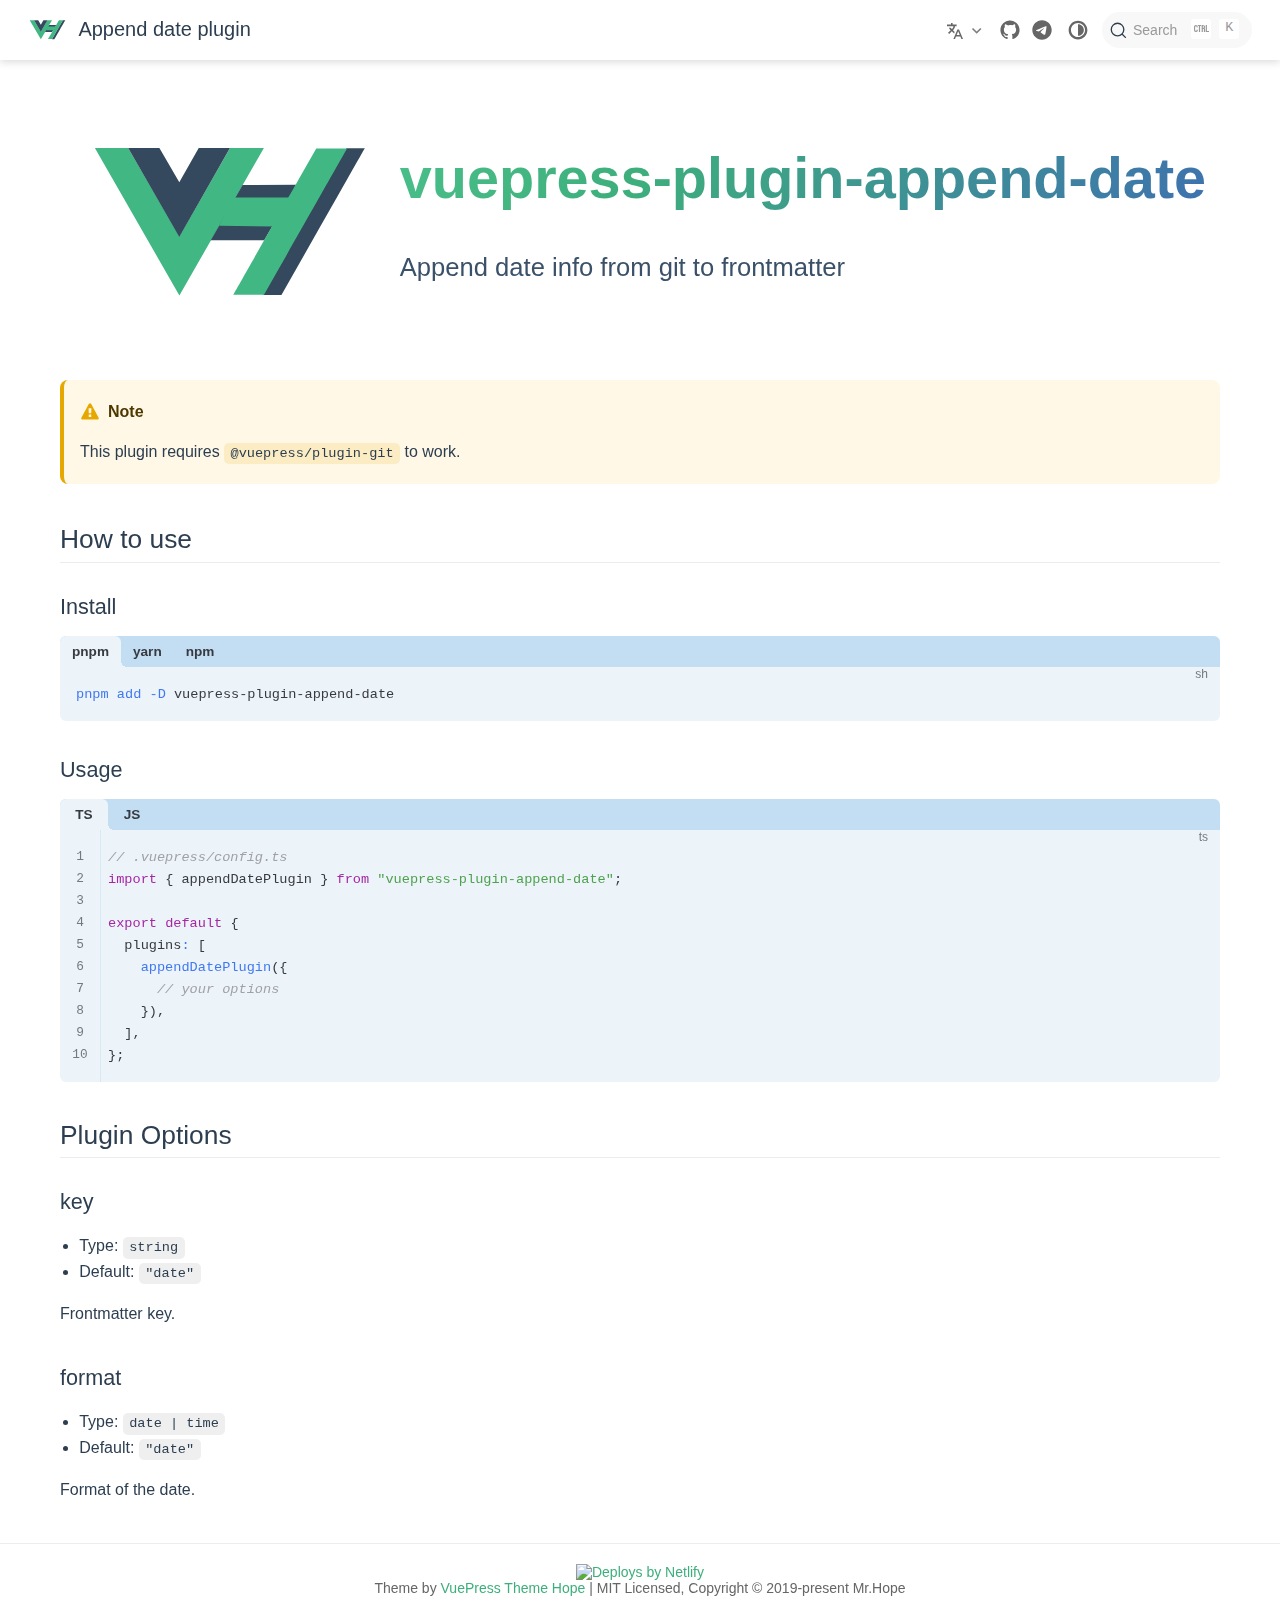
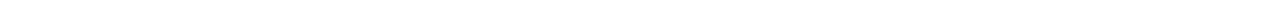
==== index.html @ 24ce7def "Deploying to netlify from @ vuepress-theme-hope/vuepress-theme-hope@623a32159025d403841b1f0c302288b2" ====
<!doctype html>
<html lang="en-US" data-theme="light">
  <head>
    <meta charset="utf-8" />
    <meta name="viewport" content="width=device-width,initial-scale=1" />
    <meta name="generator" content="VuePress 2.0.0-beta.67" />
    <meta name="theme" content="VuePress Theme Hope" />
    <link rel="alternate" hreflang="zh-cn" href="https://plugin-auto-catalog.vuejs.press/zh/"><meta property="og:url" content="https://plugin-auto-catalog.vuejs.press/"><meta property="og:site_name" content="Append date plugin"><meta property="og:title" content="Home"><meta property="og:description" content="This plugin requires @vuepress/plugin-git to work. How to use Install tab pnpm tab yarn tab npm Usage tab TS tab JS Plugin Options key Type: string; Default: "date"; Frontmatter..."><meta property="og:type" content="website"><meta property="og:locale" content="en-US"><meta property="og:locale:alternate" content="zh-CN"><meta property="og:updated_time" content="2023-11-10T05:18:34.000Z"><meta property="article:author" content="Mr.Hope"><meta property="article:modified_time" content="2023-11-10T05:18:34.000Z"><script type="application/ld+json">{"@context":"https://schema.org","@type":"WebPage","name":"Home","description":"This plugin requires @vuepress/plugin-git to work. How to use Install tab pnpm tab yarn tab npm Usage tab TS tab JS Plugin Options key Type: string; Default: \"date\"; Frontmatter..."}</script><link rel="icon" href="https://theme-hope-assets.vuejs.press/icon/chrome-mask-512.png" type="image/png" sizes="512x512"><link rel="icon" href="https://theme-hope-assets.vuejs.press/icon/chrome-mask-192.png" type="image/png" sizes="512x512"><link rel="icon" href="https://theme-hope-assets.vuejs.press/icon/chrome-512.png" type="image/png" sizes="192x192"><link rel="icon" href="https://theme-hope-assets.vuejs.press/icon/chrome-192.png" type="image/png" sizes="192x192"><meta name="theme-color" content="#46bd87"><link rel="apple-touch-icon" href="https://theme-hope-assets.vuejs.press/icon/apple-icon-152.png"><meta name="apple-mobile-web-app-status-bar-style" content="black"><link rel="icon" href="/favicon.ico"><title>Home | Append date plugin</title><meta name="description" content="This plugin requires @vuepress/plugin-git to work. How to use Install tab pnpm tab yarn tab npm Usage tab TS tab JS Plugin Options key Type: string; Default: "date"; Frontmatter...">
    <style>
      html {
        background: #fff;
      }

      html[data-theme="dark"] {
        background: #1d1e1f;
      }

      body {
        background: var(--bg-color);
      }
    </style>
    <script>
      const userMode = localStorage.getItem("vuepress-theme-hope-scheme");
      const systemDarkMode =
        window.matchMedia &&
        window.matchMedia("(prefers-color-scheme: dark)").matches;

      if (userMode === "dark" || (userMode !== "light" && systemDarkMode)) {
        document.documentElement.setAttribute("data-theme", "dark");
      }
    </script>
    <link rel="preload" href="/assets/style-b5d21d69.css" as="style"><link rel="stylesheet" href="/assets/style-b5d21d69.css">
    <link rel="prefetch" href="/assets/index.html-259aa2cf.js" as="script"><link rel="prefetch" href="/assets/404.html-31c29bb6.js" as="script"><link rel="prefetch" href="/assets/index.html-e59bd4f7.js" as="script"><link rel="prefetch" href="/assets/404.html-2515eb26.js" as="script"><link rel="prefetch" href="/assets/giscus-0b7adcf8.js" as="script"><link rel="prefetch" href="/assets/photoswipe.esm-1464cdb9.js" as="script"><link rel="prefetch" href="/assets/three.module-f9bb718c.js" as="script"><link rel="prefetch" href="/assets/OrbitControls-33dfd477.js" as="script"><link rel="prefetch" href="/assets/STLLoader-68a4a6ae.js" as="script"><link rel="prefetch" href="/assets/style-e9220a04.js" as="script"><link rel="prefetch" href="/assets/docsearch-1d421ddb.js" as="script"><link rel="prefetch" href="/assets/index-82585c84.js" as="script">
  </head>
  <body>
    <div id="app"><!--[--><!--[--><!--[--><span tabindex="-1"></span><a href="#main-content" class="vp-skip-link sr-only">Skip to main content</a><!--]--><!--[--><div class="theme-container no-sidebar"><!--[--><header id="navbar" class="vp-navbar"><div class="vp-navbar-start"><button type="button" class="vp-toggle-sidebar-button" title="Toggle Sidebar"><span class="icon"></span></button><!--[--><!----><!--]--><!--[--><a class="vp-link vp-brand vp-brand" href="/"><img class="vp-nav-logo" src="/logo.svg" alt="Append date plugin"><!----><span class="vp-site-name hide-in-pad">Append date plugin</span></a><!--]--><!--[--><!----><!--]--></div><div class="vp-navbar-center"><!--[--><!----><!--]--><!--[--><!----><!--]--><!--[--><!----><!--]--></div><div class="vp-navbar-end"><!--[--><!----><!--]--><!--[--><div class="nav-item"><div class="dropdown-wrapper i18n-dropdown"><button type="button" class="dropdown-title" aria-label="Select language"><!--[--><svg xmlns="http://www.w3.org/2000/svg" class="icon i18n-icon" viewBox="0 0 1024 1024" fill="currentColor" aria-label="i18n icon" style="width:1rem;height:1rem;vertical-align:middle;"><path d="M379.392 460.8 494.08 575.488l-42.496 102.4L307.2 532.48 138.24 701.44l-71.68-72.704L234.496 460.8l-45.056-45.056c-27.136-27.136-51.2-66.56-66.56-108.544h112.64c7.68 14.336 16.896 27.136 26.112 35.84l45.568 46.08 45.056-45.056C382.976 312.32 409.6 247.808 409.6 204.8H0V102.4h256V0h102.4v102.4h256v102.4H512c0 70.144-37.888 161.28-87.04 210.944L378.88 460.8zM576 870.4 512 1024H409.6l256-614.4H768l256 614.4H921.6l-64-153.6H576zM618.496 768h196.608L716.8 532.48 618.496 768z"></path></svg><!--]--><span class="arrow"></span><ul class="nav-dropdown"><li class="dropdown-item"><a aria-label="English" class="vp-link nav-link active nav-link active" href="/"><!---->English<!----></a></li><li class="dropdown-item"><a aria-label="简体中文" class="vp-link nav-link nav-link" href="/zh/"><!---->简体中文<!----></a></li></ul></button></div></div><div class="nav-item vp-repo"><a class="vp-repo-link" href="https://github.com/vuepress-theme-hope/vuepress-theme-hope/tree/main/packages/auto-catalog/" target="_blank" rel="noopener noreferrer" aria-label="GitHub"><svg xmlns="http://www.w3.org/2000/svg" class="icon github-icon" viewBox="0 0 1024 1024" fill="currentColor" aria-label="github icon" style="width:1.25rem;height:1.25rem;vertical-align:middle;"><path d="M511.957 21.333C241.024 21.333 21.333 240.981 21.333 512c0 216.832 140.544 400.725 335.574 465.664 24.49 4.395 32.256-10.07 32.256-23.083 0-11.69.256-44.245 0-85.205-136.448 29.61-164.736-64.64-164.736-64.64-22.315-56.704-54.4-71.765-54.4-71.765-44.587-30.464 3.285-29.824 3.285-29.824 49.195 3.413 75.179 50.517 75.179 50.517 43.776 75.008 114.816 53.333 142.762 40.79 4.523-31.66 17.152-53.377 31.19-65.537-108.971-12.458-223.488-54.485-223.488-242.602 0-53.547 19.114-97.323 50.517-131.67-5.035-12.33-21.93-62.293 4.779-129.834 0 0 41.258-13.184 134.912 50.346a469.803 469.803 0 0 1 122.88-16.554c41.642.213 83.626 5.632 122.88 16.554 93.653-63.488 134.784-50.346 134.784-50.346 26.752 67.541 9.898 117.504 4.864 129.834 31.402 34.347 50.474 78.123 50.474 131.67 0 188.586-114.73 230.016-224.042 242.09 17.578 15.232 33.578 44.672 33.578 90.454v135.85c0 13.142 7.936 27.606 32.854 22.87C862.25 912.597 1002.667 728.747 1002.667 512c0-271.019-219.648-490.667-490.71-490.667z"></path></svg></a></div><div class="nav-item vp-repo"><a class="vp-repo-link" href="https://t.me/vuepressthemehope" target="_blank" rel="noopener noreferrer" aria-label="telegram"><svg xmlns="http://www.w3.org/2000/svg" viewBox="0 0 496 512" style="width:1.25rem;height:1.25rem;vertical-align:middle"><path d="M248,8C111.033,8,0,119.033,0,256S111.033,504,248,504,496,392.967,496,256,384.967,8,248,8ZM362.952,176.66c-3.732,39.215-19.881,134.378-28.1,178.3-3.476,18.584-10.322,24.816-16.948,25.425-14.4,1.326-25.338-9.517-39.287-18.661-21.827-14.308-34.158-23.215-55.346-37.177-24.485-16.135-8.612-25,5.342-39.5,3.652-3.793,67.107-61.51,68.335-66.746.153-.655.3-3.1-1.154-4.384s-3.59-.849-5.135-.5q-3.283.746-104.608,69.142-14.845,10.194-26.894,9.934c-8.855-.191-25.888-5.006-38.551-9.123-15.531-5.048-27.875-7.717-26.8-16.291q.84-6.7,18.45-13.7,108.446-47.248,144.628-62.3c68.872-28.647,83.183-33.623,92.511-33.789,2.052-.034,6.639.474,9.61,2.885a10.452,10.452,0,0,1,3.53,6.716A43.765,43.765,0,0,1,362.952,176.66Z" fill="currentColor"/></svg></a></div><div class="nav-item hide-in-mobile"><button type="button" id="appearance-switch"><svg xmlns="http://www.w3.org/2000/svg" class="icon auto-icon" viewBox="0 0 1024 1024" fill="currentColor" aria-label="auto icon" style="display:block;"><path d="M512 992C246.92 992 32 777.08 32 512S246.92 32 512 32s480 214.92 480 480-214.92 480-480 480zm0-840c-198.78 0-360 161.22-360 360 0 198.84 161.22 360 360 360s360-161.16 360-360c0-198.78-161.22-360-360-360zm0 660V212c165.72 0 300 134.34 300 300 0 165.72-134.28 300-300 300z"></path></svg><svg xmlns="http://www.w3.org/2000/svg" class="icon dark-icon" viewBox="0 0 1024 1024" fill="currentColor" aria-label="dark icon" style="display:none;"><path d="M524.8 938.667h-4.267a439.893 439.893 0 0 1-313.173-134.4 446.293 446.293 0 0 1-11.093-597.334A432.213 432.213 0 0 1 366.933 90.027a42.667 42.667 0 0 1 45.227 9.386 42.667 42.667 0 0 1 10.24 42.667 358.4 358.4 0 0 0 82.773 375.893 361.387 361.387 0 0 0 376.747 82.774 42.667 42.667 0 0 1 54.187 55.04 433.493 433.493 0 0 1-99.84 154.88 438.613 438.613 0 0 1-311.467 128z"></path></svg><svg xmlns="http://www.w3.org/2000/svg" class="icon light-icon" viewBox="0 0 1024 1024" fill="currentColor" aria-label="light icon" style="display:none;"><path d="M952 552h-80a40 40 0 0 1 0-80h80a40 40 0 0 1 0 80zM801.88 280.08a41 41 0 0 1-57.96-57.96l57.96-58a41.04 41.04 0 0 1 58 58l-58 57.96zM512 752a240 240 0 1 1 0-480 240 240 0 0 1 0 480zm0-560a40 40 0 0 1-40-40V72a40 40 0 0 1 80 0v80a40 40 0 0 1-40 40zm-289.88 88.08-58-57.96a41.04 41.04 0 0 1 58-58l57.96 58a41 41 0 0 1-57.96 57.96zM192 512a40 40 0 0 1-40 40H72a40 40 0 0 1 0-80h80a40 40 0 0 1 40 40zm30.12 231.92a41 41 0 0 1 57.96 57.96l-57.96 58a41.04 41.04 0 0 1-58-58l58-57.96zM512 832a40 40 0 0 1 40 40v80a40 40 0 0 1-80 0v-80a40 40 0 0 1 40-40zm289.88-88.08 58 57.96a41.04 41.04 0 0 1-58 58l-57.96-58a41 41 0 0 1 57.96-57.96z"></path></svg></button></div><!--[--><div id="docsearch-container" style="display:none;"></div><div><button type="button" class="DocSearch DocSearch-Button" aria-label="Search"><span class="DocSearch-Button-Container"><svg width="20" height="20" class="DocSearch-Search-Icon" viewBox="0 0 20 20"><path d="M14.386 14.386l4.0877 4.0877-4.0877-4.0877c-2.9418 2.9419-7.7115 2.9419-10.6533 0-2.9419-2.9418-2.9419-7.7115 0-10.6533 2.9418-2.9419 7.7115-2.9419 10.6533 0 2.9419 2.9418 2.9419 7.7115 0 10.6533z" stroke="currentColor" fill="none" fill-rule="evenodd" stroke-linecap="round" stroke-linejoin="round"></path></svg><span class="DocSearch-Button-Placeholder">Search</span></span><span class="DocSearch-Button-Keys"><kbd class="DocSearch-Button-Key"><svg width="15" height="15" class="DocSearch-Control-Key-Icon"><path d="M4.505 4.496h2M5.505 5.496v5M8.216 4.496l.055 5.993M10 7.5c.333.333.5.667.5 1v2M12.326 4.5v5.996M8.384 4.496c1.674 0 2.116 0 2.116 1.5s-.442 1.5-2.116 1.5M3.205 9.303c-.09.448-.277 1.21-1.241 1.203C1 10.5.5 9.513.5 8V7c0-1.57.5-2.5 1.464-2.494.964.006 1.134.598 1.24 1.342M12.553 10.5h1.953" stroke-width="1.2" stroke="currentColor" fill="none" stroke-linecap="square"></path></svg></kbd><kbd class="DocSearch-Button-Key">K</kbd></span></button></div><!--]--><!--]--><!--[--><!----><!--]--><button type="button" class="vp-toggle-navbar-button" aria-label="Toggle Navbar" aria-expanded="false" aria-controls="nav-screen"><span><span class="vp-top"></span><span class="vp-middle"></span><span class="vp-bottom"></span></span></button></div></header><!----><!--]--><!----><div class="toggle-sidebar-wrapper"><span class="arrow start"></span></div><aside id="sidebar" class="vp-sidebar"><!--[--><!----><!--]--><ul class="vp-sidebar-links"></ul><!--[--><!----><!--]--></aside><!--[--><main id="main-content" class="vp-project-home" aria-labelledby="main-title"><!----><header class="vp-hero-info-wrapper"><!--[--><!----><!----><!--]--><div class="vp-hero-info"><!--[--><!--[--><img class="vp-hero-image" src="/logo.svg" alt="vuepress-theme-hope"><canvas id="hero-logo" style="display:none;opacity:0;"></canvas><!--]--><!--]--><div class="vp-hero-infos"><h1 id="main-title">vuepress-plugin-append-date</h1><p class="vp-description">Append date info from git to frontmatter</p><!----></div></div></header><!----><!----><div class="theme-hope-content"><div class="hint-container warning"><p class="hint-container-title">Note</p><p>This plugin requires <code>@vuepress/plugin-git</code> to work.</p></div><h2 id="how-to-use" tabindex="-1"><a class="header-anchor" href="#how-to-use" aria-hidden="true">#</a> How to use</h2><h3 id="install" tabindex="-1"><a class="header-anchor" href="#install" aria-hidden="true">#</a> Install</h3><div class="vp-code-tabs"><div class="vp-code-tabs-nav" role="tablist"><button type="button" class="vp-code-tab-nav active" role="tab" aria-controls="codetab-11-0" aria-selected="true">pnpm</button><button type="button" class="vp-code-tab-nav" role="tab" aria-controls="codetab-11-1" aria-selected="false">yarn</button><button type="button" class="vp-code-tab-nav" role="tab" aria-controls="codetab-11-2" aria-selected="false">npm</button></div><!--[--><div class="vp-code-tab active" id="codetab-11-0" role="tabpanel" aria-expanded="true"><div class="vp-code-tab-title">pnpm</div><!--[--><div class="language-bash" data-ext="sh"><pre class="language-bash"><code><span class="token function">pnpm</span> <span class="token function">add</span> <span class="token parameter variable">-D</span> vuepress-plugin-append-date
</code></pre></div><!--]--></div><div class="vp-code-tab" id="codetab-11-1" role="tabpanel" aria-expanded="false"><div class="vp-code-tab-title">yarn</div><!--[--><div class="language-bash" data-ext="sh"><pre class="language-bash"><code><span class="token function">yarn</span> <span class="token function">add</span> <span class="token parameter variable">-D</span> vuepress-plugin-append-date
</code></pre></div><!--]--></div><div class="vp-code-tab" id="codetab-11-2" role="tabpanel" aria-expanded="false"><div class="vp-code-tab-title">npm</div><!--[--><div class="language-bash" data-ext="sh"><pre class="language-bash"><code><span class="token function">npm</span> i <span class="token parameter variable">-D</span> vuepress-plugin-append-date
</code></pre></div><!--]--></div><!--]--></div><h3 id="usage" tabindex="-1"><a class="header-anchor" href="#usage" aria-hidden="true">#</a> Usage</h3><div class="vp-code-tabs"><div class="vp-code-tabs-nav" role="tablist"><button type="button" class="vp-code-tab-nav active" role="tab" aria-controls="codetab-25-0" aria-selected="true">TS</button><button type="button" class="vp-code-tab-nav" role="tab" aria-controls="codetab-25-1" aria-selected="false">JS</button></div><!--[--><div class="vp-code-tab active" id="codetab-25-0" role="tabpanel" aria-expanded="true"><div class="vp-code-tab-title">TS</div><!--[--><div class="language-typescript line-numbers-mode" data-ext="ts"><pre class="language-typescript"><code><span class="token comment">// .vuepress/config.ts</span>
<span class="token keyword">import</span> <span class="token punctuation">{</span> appendDatePlugin <span class="token punctuation">}</span> <span class="token keyword">from</span> <span class="token string">&quot;vuepress-plugin-append-date&quot;</span><span class="token punctuation">;</span>

<span class="token keyword">export</span> <span class="token keyword">default</span> <span class="token punctuation">{</span>
  plugins<span class="token operator">:</span> <span class="token punctuation">[</span>
    <span class="token function">appendDatePlugin</span><span class="token punctuation">(</span><span class="token punctuation">{</span>
      <span class="token comment">// your options</span>
    <span class="token punctuation">}</span><span class="token punctuation">)</span><span class="token punctuation">,</span>
  <span class="token punctuation">]</span><span class="token punctuation">,</span>
<span class="token punctuation">}</span><span class="token punctuation">;</span>
</code></pre><div class="line-numbers" aria-hidden="true"><div class="line-number"></div><div class="line-number"></div><div class="line-number"></div><div class="line-number"></div><div class="line-number"></div><div class="line-number"></div><div class="line-number"></div><div class="line-number"></div><div class="line-number"></div><div class="line-number"></div></div></div><!--]--></div><div class="vp-code-tab" id="codetab-25-1" role="tabpanel" aria-expanded="false"><div class="vp-code-tab-title">JS</div><!--[--><div class="language-javascript line-numbers-mode" data-ext="js"><pre class="language-javascript"><code><span class="token comment">// .vuepress/config.js</span>
<span class="token keyword">import</span> <span class="token punctuation">{</span> appendDatePlugin <span class="token punctuation">}</span> <span class="token keyword">from</span> <span class="token string">&quot;vuepress-plugin-append-date&quot;</span><span class="token punctuation">;</span>

<span class="token keyword">export</span> <span class="token keyword">default</span> <span class="token punctuation">{</span>
  <span class="token literal-property property">plugins</span><span class="token operator">:</span> <span class="token punctuation">[</span>
    <span class="token function">appendDatePlugin</span><span class="token punctuation">(</span><span class="token punctuation">{</span>
      <span class="token comment">// your options</span>
    <span class="token punctuation">}</span><span class="token punctuation">)</span><span class="token punctuation">,</span>
  <span class="token punctuation">]</span><span class="token punctuation">,</span>
<span class="token punctuation">}</span><span class="token punctuation">;</span>
</code></pre><div class="line-numbers" aria-hidden="true"><div class="line-number"></div><div class="line-number"></div><div class="line-number"></div><div class="line-number"></div><div class="line-number"></div><div class="line-number"></div><div class="line-number"></div><div class="line-number"></div><div class="line-number"></div><div class="line-number"></div></div></div><!--]--></div><!--]--></div><h2 id="plugin-options" tabindex="-1"><a class="header-anchor" href="#plugin-options" aria-hidden="true">#</a> Plugin Options</h2><h3 id="key" tabindex="-1"><a class="header-anchor" href="#key" aria-hidden="true">#</a> key</h3><ul><li>Type: <code>string</code></li><li>Default: <code>&quot;date&quot;</code></li></ul><p>Frontmatter key.</p><h3 id="format" tabindex="-1"><a class="header-anchor" href="#format" aria-hidden="true">#</a> format</h3><ul><li>Type: <code>date | time</code></li><li>Default: <code>&quot;date&quot;</code></li></ul><p>Format of the date.</p></div><!----></main><!--]--><footer class="vp-footer-wrapper"><div class="vp-footer"><a href="https://www.netlify.com" target="_blank">
  <img src="https://www.netlify.com/img/global/badges/netlify-light.svg" alt="Deploys by Netlify" data-mode="lightmode-only">
  <img src="https://www.netlify.com/img/global/badges/netlify-dark.svg" alt="Deploys by Netlify" data-mode="darkmode-only">
</a>
<br/>
Theme by <a href="https://theme-hope.vuejs.press" target="_blank">VuePress Theme Hope</a> | MIT Licensed, Copyright © 2019-present Mr.Hope
</div><!----></footer></div><!--]--><!--]--><!----><!----><!--]--></div>
    <script type="module" src="/assets/app-112790d1.js" defer></script>
  </body>
</html>
---- assets/style-b5d21d69.css ----
html[data-theme=dark]{--text-color: #9e9e9e;--bg-color: #0d1117;--bg-color-secondary: #161b22;--bg-color-tertiary: #21262c;--border-color: #30363d;--box-shadow: #282a32;--card-shadow: rgba(0, 0, 0, .3);--black: #fff;--dark-grey: #999;--light-grey: #666;--white: #000;--grey3: #bbb;--grey12: #333;--grey14: #111;--bg-color-light: #161b22;--bg-color-back: #0d1117;--bg-color-float: #161b22;--bg-color-blur: rgba(13, 17, 23, .9);--bg-color-float-blur: rgba(22, 27, 34, .9);--text-color-light: #a8a8a8;--text-color-lighter: #b1b1b1;--text-color-bright: #c5c5c5;--border-color-light: #2e333a;--border-color-dark: #394048}:root{--theme-color: #3eaf7c;--text-color: #2c3e50;--bg-color: #fff;--bg-color-secondary: #f8f8f8;--bg-color-tertiary: #efeef4;--border-color: #eaecef;--box-shadow: #f0f1f2;--card-shadow: rgba(0, 0, 0, .15);--black: #000;--dark-grey: #666;--light-grey: #999;--white: #fff;--grey3: #333;--grey12: #bbb;--grey14: #eee;--navbar-height: 3.75rem;--navbar-horizontal-padding: 1.5rem;--navbar-vertical-padding: .7rem;--navbar-mobile-height: 3.25rem;--navbar-mobile-horizontal-padding: 1rem;--navbar-mobile-vertical-padding: .5rem;--sidebar-width: 18rem;--sidebar-mobile-width: 16rem;--content-width: 780px;--home-page-width: 1160px;--font-family: -apple-system, BlinkMacSystemFont, "Segoe UI", Roboto, Oxygen, Ubuntu, Cantarell, "Fira Sans", "Droid Sans", "Helvetica Neue", STHeiti, "Microsoft YaHei", SimSun, sans-serif;--font-family-heading: Georgia Pro, Crimson, Georgia, -apple-system, BlinkMacSystemFont, "Segoe UI", Roboto, Oxygen, Ubuntu, Cantarell, "Fira Sans", "Droid Sans", "Helvetica Neue", STHeiti, "Microsoft YaHei", SimSun, sans-serif;--font-family-mono: Consolas, Monaco, "Andale Mono", "Ubuntu Mono", monospace;--line-numbers-width: 2.5rem;--color-transition: .3s ease;--transform-transition: .3s ease;--vp-bg: var(--bg-color);--vp-bgl: var(--bg-color-light);--vp-bglt: var(--bg-color-tertiary);--vp-c: var(--text-color);--vp-cl: var(--text-color-light);--vp-clt: var(--text-color-lighter);--vp-brc: var(--border-color);--vp-brcd: var(--border-color-dark);--vp-tc: var(--theme-color);--vp-tcl: var(--theme-color-light);--vp-ct: var(--color-transition);--vp-tt: var(--transform-transition);--bg-color-light: #fff;--bg-color-back: #f8f8f8;--bg-color-float: #fff;--bg-color-blur: rgba(255, 255, 255, .9);--bg-color-float-blur: rgba(255, 255, 255, .9);--text-color-light: #3a5169;--text-color-lighter: #476582;--text-color-bright: #6a8bad;--border-color-light: #eceef1;--border-color-dark: #cfd4db;--theme-color-dark: #389e70;--theme-color-light: #4abf8a;--theme-color-mask: rgba(62, 175, 124, .15)}:root{--badge-tip-color: #42b983;--badge-warning-color: #f4cd00;--badge-danger-color: #f55;--badge-info-color: #0295ff;--badge-note-color: #666}.vp-badge{display:inline-block;vertical-align:center;height:18px;padding:0 6px;border-radius:3px;background:var(--vp-tc);color:var(--white);font-size:14px;line-height:18px;transition:background var(--vp-ct),color var(--vp-ct)}.vp-badge+.vp-badge{margin-inline-start:5px}h1 .vp-badge,h2 .vp-badge,h3 .vp-badge,h4 .vp-badge,h5 .vp-badge,h6 .vp-badge{vertical-align:top}.vp-badge.tip{background:var(--badge-tip-color)}.vp-badge.warning{background:var(--badge-warning-color)}.vp-badge.danger{background:var(--badge-danger-color)}.vp-badge.info{background:var(--badge-info-color)}.vp-badge.note{background:var(--badge-note-color)}.font-icon{display:inline-block}.theme-hope-content .font-icon{vertical-align:middle}:root{--balloon-border-radius: 2px;--balloon-color: rgba(16, 16, 16, .95);--balloon-text-color: #fff;--balloon-font-size: 12px;--balloon-move: 4px}button[aria-label][data-balloon-pos]{overflow:visible}[aria-label][data-balloon-pos]{position:relative;cursor:pointer}[aria-label][data-balloon-pos]:after{opacity:0;pointer-events:none;transition:all .18s ease-out .18s;text-indent:0;font-family:-apple-system,BlinkMacSystemFont,Segoe UI,Roboto,Oxygen,Ubuntu,Cantarell,Open Sans,Helvetica Neue,sans-serif;font-weight:400;font-style:normal;text-shadow:none;font-size:var(--balloon-font-size);background:var(--balloon-color);border-radius:2px;color:var(--balloon-text-color);border-radius:var(--balloon-border-radius);content:attr(aria-label);padding:.5em 1em;position:absolute;white-space:nowrap;z-index:10}[aria-label][data-balloon-pos]:before{width:0;height:0;border:5px solid transparent;border-top-color:var(--balloon-color);opacity:0;pointer-events:none;transition:all .18s ease-out .18s;content:"";position:absolute;z-index:10}[aria-label][data-balloon-pos]:hover:before,[aria-label][data-balloon-pos]:hover:after,[aria-label][data-balloon-pos][data-balloon-visible]:before,[aria-label][data-balloon-pos][data-balloon-visible]:after,[aria-label][data-balloon-pos]:not([data-balloon-nofocus]):focus:before,[aria-label][data-balloon-pos]:not([data-balloon-nofocus]):focus:after{opacity:1;pointer-events:none}[aria-label][data-balloon-pos].font-awesome:after{font-family:FontAwesome,-apple-system,BlinkMacSystemFont,Segoe UI,Roboto,Oxygen,Ubuntu,Cantarell,Open Sans,Helvetica Neue,sans-serif}[aria-label][data-balloon-pos][data-balloon-break]:after{white-space:pre}[aria-label][data-balloon-pos][data-balloon-break][data-balloon-length]:after{white-space:pre-line;word-break:break-word}[aria-label][data-balloon-pos][data-balloon-blunt]:before,[aria-label][data-balloon-pos][data-balloon-blunt]:after{transition:none}[aria-label][data-balloon-pos][data-balloon-pos=up]:hover:after,[aria-label][data-balloon-pos][data-balloon-pos=up][data-balloon-visible]:after,[aria-label][data-balloon-pos][data-balloon-pos=down]:hover:after,[aria-label][data-balloon-pos][data-balloon-pos=down][data-balloon-visible]:after{transform:translate(-50%)}[aria-label][data-balloon-pos][data-balloon-pos=up]:hover:before,[aria-label][data-balloon-pos][data-balloon-pos=up][data-balloon-visible]:before,[aria-label][data-balloon-pos][data-balloon-pos=down]:hover:before,[aria-label][data-balloon-pos][data-balloon-pos=down][data-balloon-visible]:before{transform:translate(-50%)}[aria-label][data-balloon-pos][data-balloon-pos*=-left]:after{left:0}[aria-label][data-balloon-pos][data-balloon-pos*=-left]:before{left:5px}[aria-label][data-balloon-pos][data-balloon-pos*=-right]:after{right:0}[aria-label][data-balloon-pos][data-balloon-pos*=-right]:before{right:5px}[aria-label][data-balloon-pos][data-balloon-po*=-left]:hover:after,[aria-label][data-balloon-pos][data-balloon-po*=-left][data-balloon-visible]:after,[aria-label][data-balloon-pos][data-balloon-pos*=-right]:hover:after,[aria-label][data-balloon-pos][data-balloon-pos*=-right][data-balloon-visible]:after{transform:translate(0)}[aria-label][data-balloon-pos][data-balloon-po*=-left]:hover:before,[aria-label][data-balloon-pos][data-balloon-po*=-left][data-balloon-visible]:before,[aria-label][data-balloon-pos][data-balloon-pos*=-right]:hover:before,[aria-label][data-balloon-pos][data-balloon-pos*=-right][data-balloon-visible]:before{transform:translate(0)}[aria-label][data-balloon-pos][data-balloon-pos^=up]:before,[aria-label][data-balloon-pos][data-balloon-pos^=up]:after{bottom:100%;transform-origin:top;transform:translateY(var(--balloon-move))}[aria-label][data-balloon-pos][data-balloon-pos^=up]:after{margin-bottom:10px}[aria-label][data-balloon-pos][data-balloon-pos=up]:before,[aria-label][data-balloon-pos][data-balloon-pos=up]:after{left:50%;transform:translate(-50%,var(--balloon-move))}[aria-label][data-balloon-pos][data-balloon-pos^=down]:before,[aria-label][data-balloon-pos][data-balloon-pos^=down]:after{top:100%;transform:translateY(calc(var(--balloon-move) * -1))}[aria-label][data-balloon-pos][data-balloon-pos^=down]:after{margin-top:10px}[aria-label][data-balloon-pos][data-balloon-pos^=down]:before{width:0;height:0;border:5px solid transparent;border-bottom-color:var(--balloon-color)}[aria-label][data-balloon-pos][data-balloon-pos=down]:after,[aria-label][data-balloon-pos][data-balloon-pos=down]:before{left:50%;transform:translate(-50%,calc(var(--balloon-move) * -1))}[aria-label][data-balloon-pos][data-balloon-pos=left]:hover:after,[aria-label][data-balloon-pos][data-balloon-pos=left][data-balloon-visible]:after,[aria-label][data-balloon-pos][data-balloon-pos=right]:hover:after,[aria-label][data-balloon-pos][data-balloon-pos=right][data-balloon-visible]:after{transform:translateY(-50%)}[aria-label][data-balloon-pos][data-balloon-pos=left]:hover:before,[aria-label][data-balloon-pos][data-balloon-pos=left][data-balloon-visible]:before,[aria-label][data-balloon-pos][data-balloon-pos=right]:hover:before,[aria-label][data-balloon-pos][data-balloon-pos=right][data-balloon-visible]:before{transform:translateY(-50%)}[aria-label][data-balloon-pos][data-balloon-pos=left]:after,[aria-label][data-balloon-pos][data-balloon-pos=left]:before{right:100%;top:50%;transform:translate(var(--balloon-move),-50%)}[aria-label][data-balloon-pos][data-balloon-pos=left]:after{margin-right:10px}[aria-label][data-balloon-pos][data-balloon-pos=left]:before{width:0;height:0;border:5px solid transparent;border-left-color:var(--balloon-color)}[aria-label][data-balloon-pos][data-balloon-pos=right]:after,[aria-label][data-balloon-pos][data-balloon-pos=right]:before{left:100%;top:50%;transform:translate(calc(var(--balloon-move) * -1),-50%)}[aria-label][data-balloon-pos][data-balloon-pos=right]:after{margin-left:10px}[aria-label][data-balloon-pos][data-balloon-pos=right]:before{width:0;height:0;border:5px solid transparent;border-right-color:var(--balloon-color)}[aria-label][data-balloon-pos][data-balloon-length]:after{white-space:normal}[aria-label][data-balloon-pos][data-balloon-length=small]:after{width:80px}[aria-label][data-balloon-pos][data-balloon-length=medium]:after{width:150px}[aria-label][data-balloon-pos][data-balloon-length=large]:after{width:260px}[aria-label][data-balloon-pos][data-balloon-length=xlarge]:after{width:380px}@media screen and (max-width: 768px){[aria-label][data-balloon-pos][data-balloon-length=xlarge]:after{width:90vw}}[aria-label][data-balloon-pos][data-balloon-length=fit]:after{width:100%}.vp-back-to-top-button{border-width:0;background:transparent;cursor:pointer;position:fixed!important;bottom:64px;inset-inline-end:1rem;z-index:100;width:48px;height:48px;padding:8px;border-radius:50%;background:var(--vp-bg);color:var(--vp-tc);box-shadow:2px 2px 10px 4px var(--card-shadow);transition:background var(--vp-ct),color var(--vp-ct),box-shadow var(--vp-ct)}@media (max-width: 719px){.vp-back-to-top-button{width:36px;height:36px}}@media print{.vp-back-to-top-button{display:none}}.vp-back-to-top-button:hover{color:var(--vp-tcl)}.vp-back-to-top-button .back-to-top-icon{overflow:hidden;width:100%;border-radius:50%;fill:currentcolor}.vp-scroll-progress{position:absolute;right:-2px;bottom:-2px;width:52px;height:52px}@media (max-width: 719px){.vp-scroll-progress{width:40px;height:40px}}.vp-scroll-progress circle{opacity:.9;fill:none;stroke:var(--vp-tc);transform:rotate(-90deg);transform-origin:50% 50%;r:22;stroke-dasharray:0% 314.1593%;stroke-width:3px}@media (max-width: 719px){.vp-scroll-progress circle{r:18}}.fade-enter-active,.fade-leave-active{transition:opacity var(--vp-ct)}.fade-enter-from,.fade-leave-to{opacity:0}@media screen{.sr-only{position:absolute;overflow:hidden;clip:rect 0,0,0,0;width:1px;height:1px;margin:-1px;padding:0;border:0}}@media print{.sr-only{display:none}}.vp-catalog-wrapper{margin-top:8px;margin-bottom:8px}.vp-catalog-wrapper.index ol{padding-inline-start:0}.vp-catalog-wrapper.index li{list-style-type:none}.vp-catalog-wrapper.index .vp-catalogs{padding-inline-start:0}.vp-catalog-wrapper.index .vp-catalog{list-style-type:none}.vp-catalog-wrapper.index .vp-catalog-title:before{content:"§" counter(catalog-item,upper-roman) " "}.vp-catalog-wrapper.index .vp-child-catalogs{counter-reset:child-catalog}.vp-catalog-wrapper.index .vp-child-catalog{counter-increment:child-catalog}.vp-catalog-wrapper.index .vp-child-catalog .vp-catalog-title:before{content:counter(catalog-item) "." counter(child-catalog) " "}.vp-catalog-wrapper.index .vp-sub-catalogs{padding-inline-start:.5rem}.vp-catalogs{margin:0;counter-reset:catalog-item}.vp-catalogs.deep{padding-inline-start:0}.vp-catalogs.deep .vp-catalog{list-style-type:none}.vp-catalogs .font-icon{vertical-align:baseline;margin-inline-end:.25rem}.vp-catalog{counter-increment:catalog-item}.vp-catalog-main-title{margin-top:calc(.5rem - var(--navbar-height, 3.6rem));margin-bottom:.5rem;padding-top:var(--navbar-height, 3.6rem);font-weight:500;font-size:1.75rem}.vp-catalog-main-title:first-child{margin-bottom:.5rem!important}.vp-catalog-main-title:only-child{margin-bottom:0!important}.vp-catalog-child-title.has-children{margin-top:calc(.5rem - var(--navbar-height, 3.6rem));margin-bottom:.5rem;padding-top:var(--navbar-height, 3.6rem);border-bottom:1px solid var(--vp-brc);font-weight:500;font-size:1.3rem;transition:border-color var(--vp-ct)}.vp-catalog-child-title.has-children:first-child{margin-bottom:.5rem!important}.vp-catalog-child-title.has-children:only-child{margin-bottom:0!important}.vp-catalog-sub-title{font-weight:500;font-size:1.1rem}.vp-catalog-sub-title:only-child{margin-bottom:0!important}.vp-catalog-title{color:inherit;text-decoration:none}.vp-catalog-title:hover{color:var(--vp-tc)}.vp-child-catalogs{margin:0}.vp-child-catalog{list-style-type:disc}.vp-sub-catalogs{counter-reset:sub-catalog}.vp-sub-catalog{counter-increment:sub-catalog}.vp-sub-catalog .vp-link:before{content:counter(catalog-item) "." counter(child-catalog) "." counter(sub-catalog) " "}.vp-sub-catalogs-wrapper{display:flex;flex-wrap:wrap}.vp-sub-catalog-link{display:inline-block;margin:4px 8px;padding:4px 8px;border-radius:6px;background-color:var(--vp-bgl);line-height:1.5;overflow-wrap:break-word;transition:background-color var(--vp-ct),color var(--vp-ct)}.vp-sub-catalog-link:hover{background-color:var(--vp-tcl);color:var(--vp-bg);text-decoration:none!important}.vp-empty-catalog{font-size:1.25rem;text-align:center}:root{--external-link-icon-color: #aaa}.external-link-icon{position:relative;display:inline-block;color:var(--external-link-icon-color);vertical-align:middle;top:-1px}@media print{.external-link-icon{display:none}}.external-link-icon-sr-only{position:absolute;width:1px;height:1px;padding:0;margin:-1px;overflow:hidden;clip:rect(0,0,0,0);white-space:nowrap;border-width:0;-webkit-user-select:none;-moz-user-select:none;user-select:none}:root{--nprogress-color: #29d;--nprogress-z-index: 1031}#nprogress{pointer-events:none}#nprogress .bar{background:var(--nprogress-color);position:fixed;z-index:var(--nprogress-z-index);top:0;left:0;width:100%;height:2px}.giscus-wrapper{max-width:var(--content-width, 740px);margin:0 auto;padding:2rem 2.5rem}@media (max-width: 959px){.giscus-wrapper{padding:1.5rem}}@media (max-width: 419px){.giscus-wrapper{padding:1rem 1.5rem}}@media print{.giscus-wrapper{max-width:unset}}@media print{.giscus-wrapper{display:none!important}}.giscus-wrapper.input-top .giscus{margin-bottom:-3rem}:root{--copy-icon: url("data:image/svg+xml;utf8,%3Csvg xmlns='http://www.w3.org/2000/svg' viewBox='0 0 24 24' fill='none' height='20' width='20' stroke='rgba(128,128,128,1)' stroke-width='2'%3E%3Cpath stroke-linecap='round' stroke-linejoin='round' d='M9 5H7a2 2 0 0 0-2 2v12a2 2 0 0 0 2 2h10a2 2 0 0 0 2-2V7a2 2 0 0 0-2-2h-2M9 5a2 2 0 0 0 2 2h2a2 2 0 0 0 2-2M9 5a2 2 0 0 1 2-2h2a2 2 0 0 1 2 2'/%3E%3C/svg%3E");--copied-icon: url("data:image/svg+xml;utf8,%3Csvg xmlns='http://www.w3.org/2000/svg' viewBox='0 0 24 24' fill='none' height='20' width='20' stroke='rgba(128,128,128,1)' stroke-width='2'%3E%3Cpath stroke-linecap='round' stroke-linejoin='round' d='M9 5H7a2 2 0 0 0-2 2v12a2 2 0 0 0 2 2h10a2 2 0 0 0 2-2V7a2 2 0 0 0-2-2h-2M9 5a2 2 0 0 0 2 2h2a2 2 0 0 0 2-2M9 5a2 2 0 0 1 2-2h2a2 2 0 0 1 2 2m-6 9 2 2 4-4'/%3E%3C/svg%3E")}div[class*=language-]>button.copy-code-button{border-width:0;background:transparent;position:absolute;outline:none;cursor:pointer}@media print{div[class*=language-]>button.copy-code-button{display:none}}div[class*=language-]>button.copy-code-button .copy-icon{background:currentcolor;-webkit-mask-image:var(--copy-icon);mask-image:var(--copy-icon);-webkit-mask-position:50%;mask-position:50%;-webkit-mask-repeat:no-repeat;mask-repeat:no-repeat;-webkit-mask-size:1em;mask-size:1em}div[class*=language-]>button.copy-code-button:not(.fancy){border-width:0;background:transparent;cursor:pointer;position:absolute;top:.5em;right:.5em;z-index:5;width:2.5rem;height:2.5rem;padding:0;border-radius:.5rem;opacity:0;transition:opacity .4s}div[class*=language-]>button.copy-code-button:not(.fancy):hover,div[class*=language-]>button.copy-code-button:not(.fancy).copied{background:var(--code-hl-bg-color, rgba(0, 0, 0, .66))}div[class*=language-]>button.copy-code-button:not(.fancy):focus,div[class*=language-]>button.copy-code-button:not(.fancy).copied{opacity:1}div[class*=language-]>button.copy-code-button:not(.fancy).copied:after{content:attr(data-copied);position:absolute;top:0;right:calc(100% + .25rem);display:block;height:1.25rem;padding:.625rem;border-radius:.5rem;background:var(--code-hl-bg-color, rgba(0, 0, 0, .66));color:var(--code-ln-color, #9e9e9e);font-weight:500;line-height:1.25rem;white-space:nowrap}div[class*=language-]>button.copy-code-button:not(.fancy) .copy-icon{width:1.25rem;height:1.25rem;padding:.625rem;color:var(--code-ln-color, #9e9e9e);font-size:1.25rem}div[class*=language-]>button.copy-code-button.fancy{right:-14px;bottom:-14px;z-index:5;width:2rem;height:2rem;padding:7px 8px;border-radius:50%;background:#339af0;color:#fff}@media (max-width: 419px){div[class*=language-]>button.copy-code-button.fancy{right:0;bottom:0;width:28px;height:28px;border-radius:50% 10% 0}}div[class*=language-]>button.copy-code-button.fancy:hover{background:#228be6}div[class*=language-]>button.copy-code-button.fancy .copy-icon{width:100%;height:100%;color:#fff;font-size:1.25rem}@media (max-width: 419px){div[class*=language-]>button.copy-code-button.fancy .copy-icon{position:relative;top:2px;left:2px}}div[class*=language-]>button.copy-code-button.copied .copy-icon{-webkit-mask-image:var(--copied-icon);mask-image:var(--copied-icon)}div[class*=language-]:hover:before{display:none}div[class*=language-]:hover>button.copy-code-button:not(.fancy){opacity:1}.vp-code-tabs-nav{overflow-x:auto;margin:.85rem 0 -.85rem;padding:0;border-radius:6px 6px 0 0;background:var(--code-tabs-nav-bg-color, #3a404c);list-style:none;white-space:nowrap;transition:background var(--vp-ct)}@media print{.vp-code-tabs-nav{display:none}}@media (max-width: 419px){.vp-code-tabs-nav{margin-inline:-1.5rem;border-radius:0}}.vp-code-tab-nav{border-width:0;position:relative;min-width:3rem;margin:0;padding:6px 12px;border-radius:6px 6px 0 0;background:transparent;color:var(--code-tabs-nav-text-color, #eee);font-weight:600;font-size:.85em;line-height:1.4;cursor:pointer;transition:background var(--vp-ct),color var(--vp-ct)}.vp-code-tab-nav:hover{background:var(--code-tabs-nav-hover-color, #434a57)}.vp-code-tab-nav:before,.vp-code-tab-nav:after{content:" ";position:absolute;bottom:0;z-index:1;width:6px;height:6px}.vp-code-tab-nav:before{right:100%}.vp-code-tab-nav:after{left:100%}.vp-code-tab-nav.active{background:var(--code-bg-color, #282c34)}.vp-code-tab-nav.active:before{background:radial-gradient(12px at left top,transparent 50%,var(--code-bg-color, #282c34) 50%)}.vp-code-tab-nav.active:after{background:radial-gradient(12px at right top,transparent 50%,var(--code-bg-color, #282c34) 50%)}.vp-code-tab-nav:first-child:before{display:none}html[dir=rtl] .vp-code-tab-nav:first-child:before{display:block}html[dir=rtl] .vp-code-tab-nav:first-child:after{display:none}.vp-code-tab{display:none}@media print{.vp-code-tab{display:block}}.vp-code-tab.active{display:block}.vp-code-tab div[class*=language-]{border-top-left-radius:0;border-top-right-radius:0}@media (max-width: 419px){.vp-code-tab div[class*=language-]{margin:.85rem -1.5rem;border-radius:0}}@media print{.vp-code-tab div[class*=language-] code{white-space:pre-wrap}}.vp-code-tab-title{display:none;font-weight:500}@media print{.vp-code-tab-title{display:block}}:root{--info-title-color: #193c47;--info-bg-color: #eef9fd;--info-border-color: #4cb3d4;--info-code-bg-color: rgb(76 179 212 / 10%);--note-title-color: #474748;--note-bg-color: #fdfdfe;--note-border-color: #ccc;--note-code-bg-color: rgb(212 213 216 / 20%);--tip-title-color: #003100;--tip-bg-color: #e6f6e6;--tip-border-color: #009400;--tip-code-bg-color: rgb(0 148 0 / 15%);--warning-title-color: #4d3800;--warning-bg-color: #fff8e6;--warning-border-color: #e6a700;--warning-code-bg-color: rgb(230 167 0 / 15%);--danger-title-color: #4b1113;--danger-bg-color: #ffebec;--danger-border-color: #e13238;--danger-code-bg-color: rgb(225 50 56 / 15%);--detail-bg-color: #eee;--detail-text-color: inherit;--detail-code-bg-color: rgb(127 127 127 / 15%)}html[data-theme=dark]{--info-title-color: #eef9fd;--info-bg-color: #193c47;--note-title-color: #fdfdfe;--note-bg-color: #474748;--tip-title-color: #e6f6e6;--tip-bg-color: #003100;--warning-title-color: #fff8e6;--warning-bg-color: #4d3800;--danger-title-color: #ffebec;--danger-bg-color: #4b1113;--detail-bg-color: #333;--detail-text-color: #a8a8a8}.hint-container{position:relative;transition:background var(--vp-ct),border-color var(--vp-ct),color var(--vp-ct)}@media print{.hint-container{page-break-inside:avoid}}.hint-container .hint-container-title{position:relative;font-weight:600;line-height:1.25}.hint-container.info,.hint-container.note,.hint-container.tip,.hint-container.warning,.hint-container.danger{margin:1rem 0;padding:.25rem 1rem;border-inline-start-width:.3rem;border-inline-start-style:solid;border-radius:.5rem;color:inherit}@media (max-width: 419px){.hint-container.info,.hint-container.note,.hint-container.tip,.hint-container.warning,.hint-container.danger{margin-inline:-.75rem}}.hint-container.info .hint-container-title,.hint-container.note .hint-container-title,.hint-container.tip .hint-container-title,.hint-container.warning .hint-container-title,.hint-container.danger .hint-container-title{padding-inline-start:1.75rem}@media print{.hint-container.info .hint-container-title,.hint-container.note .hint-container-title,.hint-container.tip .hint-container-title,.hint-container.warning .hint-container-title,.hint-container.danger .hint-container-title{padding-inline-start:0}}.hint-container.info .hint-container-title:before,.hint-container.note .hint-container-title:before,.hint-container.tip .hint-container-title:before,.hint-container.warning .hint-container-title:before,.hint-container.danger .hint-container-title:before{content:" ";position:absolute;top:calc(50% - .6125em);inset-inline-start:0;width:1.25em;height:1.25em;background-position:left;background-repeat:no-repeat}@media print{.hint-container.info .hint-container-title:before,.hint-container.note .hint-container-title:before,.hint-container.tip .hint-container-title:before,.hint-container.warning .hint-container-title:before,.hint-container.danger .hint-container-title:before{display:none}}.hint-container.info p,.hint-container.note p,.hint-container.tip p,.hint-container.warning p,.hint-container.danger p{line-height:1.5}.hint-container.info a,.hint-container.note a,.hint-container.tip a,.hint-container.warning a,.hint-container.danger a{color:var(--vp-tc)}.hint-container.info{border-color:var(--info-border-color);background:var(--info-bg-color)}.hint-container.info>.hint-container-title{color:var(--info-title-color)}.hint-container.info>.hint-container-title:before{background-image:url("data:image/svg+xml;utf8,%3Csvg xmlns='http://www.w3.org/2000/svg' viewBox='0 0 24 24'%3E%3Cpath d='M12 22C6.477 22 2 17.523 2 12S6.477 2 12 2s10 4.477 10 10-4.477 10-10 10zm-1-11v6h2v-6h-2zm0-4v2h2V7h-2z' fill='%234cb3d4'/%3E%3C/svg%3E")}.hint-container.info code{background:var(--info-code-bg-color)}.hint-container.note{border-color:var(--note-border-color);background:var(--note-bg-color)}.hint-container.note>.hint-container-title{color:var(--note-title-color)}.hint-container.note>.hint-container-title:before{background-image:url("data:image/svg+xml;utf8,%3Csvg xmlns='http://www.w3.org/2000/svg' viewBox='0 0 24 24'%3E%3Cpath d='M12 22C6.477 22 2 17.523 2 12S6.477 2 12 2s10 4.477 10 10-4.477 10-10 10zm-1-11v6h2v-6h-2zm0-4v2h2V7h-2z' fill='%23ccc'/%3E%3C/svg%3E")}.hint-container.note code{background:var(--note-code-bg-color)}.hint-container.tip{border-color:var(--tip-border-color);background:var(--tip-bg-color)}.hint-container.tip>.hint-container-title{color:var(--tip-title-color)}.hint-container.tip>.hint-container-title:before{background-image:url("data:image/svg+xml;utf8,%3Csvg xmlns='http://www.w3.org/2000/svg' viewBox='0 0 24 24'%3E%3Cpath fill='%23009400' d='M7.941 18c-.297-1.273-1.637-2.314-2.187-3a8 8 0 1 1 12.49.002c-.55.685-1.888 1.726-2.185 2.998H7.94zM16 20v1a2 2 0 0 1-2 2h-4a2 2 0 0 1-2-2v-1h8zm-3-9.995V6l-4.5 6.005H11v4l4.5-6H13z'/%3E%3C/svg%3E")}.hint-container.tip code{background:var(--tip-code-bg-color)}.hint-container.warning{border-color:var(--warning-border-color);background:var(--warning-bg-color)}.hint-container.warning>.hint-container-title{color:var(--warning-title-color)}.hint-container.warning>.hint-container-title:before{background-image:url("data:image/svg+xml;utf8,%3Csvg xmlns='http://www.w3.org/2000/svg' viewBox='0 0 1024 1024'%3E%3Cpath d='M576.286 752.57v-95.425q0-7.031-4.771-11.802t-11.3-4.772h-96.43q-6.528 0-11.3 4.772t-4.77 11.802v95.424q0 7.031 4.77 11.803t11.3 4.77h96.43q6.528 0 11.3-4.77t4.77-11.803zm-1.005-187.836 9.04-230.524q0-6.027-5.022-9.543-6.529-5.524-12.053-5.524H456.754q-5.524 0-12.053 5.524-5.022 3.516-5.022 10.547l8.538 229.52q0 5.023 5.022 8.287t12.053 3.265h92.913q7.032 0 11.803-3.265t5.273-8.287zM568.25 95.65l385.714 707.142q17.578 31.641-1.004 63.282-8.538 14.564-23.354 23.102t-31.892 8.538H126.286q-17.076 0-31.892-8.538T71.04 866.074q-18.582-31.641-1.004-63.282L455.75 95.65q8.538-15.57 23.605-24.61T512 62t32.645 9.04 23.605 24.61z' fill='%23e6a700'/%3E%3C/svg%3E")}.hint-container.warning code{background:var(--warning-code-bg-color)}.hint-container.danger{border-color:var(--danger-border-color);background:var(--danger-bg-color)}.hint-container.danger>.hint-container-title{color:var(--danger-title-color)}.hint-container.danger>.hint-container-title:before{background-image:url("data:image/svg+xml;utf8,%3Csvg xmlns='http://www.w3.org/2000/svg' viewBox='0 0 24 24'%3E%3Cpath d='M12 2c5.523 0 10 4.477 10 10v3.764a2 2 0 0 1-1.106 1.789L18 19v1a3 3 0 0 1-2.824 2.995L14.95 23a2.5 2.5 0 0 0 .044-.33L15 22.5V22a2 2 0 0 0-1.85-1.995L13 20h-2a2 2 0 0 0-1.995 1.85L9 22v.5c0 .171.017.339.05.5H9a3 3 0 0 1-3-3v-1l-2.894-1.447A2 2 0 0 1 2 15.763V12C2 6.477 6.477 2 12 2zm-4 9a2 2 0 1 0 0 4 2 2 0 0 0 0-4zm8 0a2 2 0 1 0 0 4 2 2 0 0 0 0-4z' fill='%23e13238'/%3E%3C/svg%3E")}.hint-container.danger code{background:var(--danger-code-bg-color)}.hint-container.details{position:relative;display:block;margin:1rem 0;padding:1.5rem;border-radius:.5rem;background:var(--detail-bg-color);color:var(--detail-text-color);transition:background var(--vp-tt),color var(--vp-tt)}@media (max-width: 419px){.hint-container.details{margin-inline:-.75rem}}.hint-container.details h4{margin-top:0}.hint-container.details figure:last-child,.hint-container.details p:last-child{margin-bottom:0;padding-bottom:0}.hint-container.details a{color:var(--vp-tc)}.hint-container.details code{background:var(--detail-code-bg-color)}.hint-container.details summary{position:relative;margin:-1.5rem;padding-block:1.5rem;padding-inline:4rem 1.5rem;list-style:none;cursor:pointer}.hint-container.details summary::marker{color:transparent;font-size:0}.hint-container.details summary:before,.hint-container.details summary:after{content:" ";position:absolute;top:calc(50% - .75rem);inset-inline-start:1.5rem;width:1.5rem;height:1.5rem}.hint-container.details summary:before{border-radius:50%;background:#ccc;transition:background var(--vp-ct),transform var(--vp-tt)}html[data-theme=dark] .hint-container.details summary:before{background:#555}.hint-container.details summary:after{background-image:url("data:image/svg+xml,%3Csvg xmlns='http://www.w3.org/2000/svg' viewBox='0 0 24 24'%3E%3Cpath fill='rgba(0,0,0,0.5)' d='M7.41 15.41L12 10.83l4.59 4.58L18 14l-6-6-6 6z'/%3E%3C/svg%3E");line-height:normal;transition:transform var(--vp-tt);transform:rotate(90deg)}html[data-theme=dark] .hint-container.details summary:after{background-image:url("data:image/svg+xml,%3Csvg xmlns='http://www.w3.org/2000/svg' viewBox='0 0 24 24'%3E%3Cpath fill='rgba(255,255,255,0.5)' d='M7.41 15.41L12 10.83l4.59 4.58L18 14l-6-6-6 6z'/%3E%3C/svg%3E")}.hint-container.details[open]>summary{margin-bottom:.5em}.hint-container.details[open]>summary:after{transform:rotate(180deg)}html[data-theme=light] img[data-mode=darkmode-only],html[data-theme=dark] img[data-mode=lightmode-only]{display:none!important}/*! PhotoSwipe main CSS by Dmytro Semenov | photoswipe.com */.pswp{--pswp-bg: #000;--pswp-placeholder-bg: #222;--pswp-root-z-index: 100000;--pswp-preloader-color: rgba(79, 79, 79, .4);--pswp-preloader-color-secondary: rgba(255, 255, 255, .9);--pswp-icon-color: #fff;--pswp-icon-color-secondary: #4f4f4f;--pswp-icon-stroke-color: #4f4f4f;--pswp-icon-stroke-width: 2px;--pswp-error-text-color: var(--pswp-icon-color)}.pswp{position:fixed;top:0;left:0;width:100%;height:100%;z-index:var(--pswp-root-z-index);display:none;touch-action:none;outline:0;opacity:.003;contain:layout style size;-webkit-tap-highlight-color:rgba(0,0,0,0)}.pswp:focus{outline:0}.pswp *{box-sizing:border-box}.pswp img{max-width:none}.pswp--open{display:block}.pswp,.pswp__bg{transform:translateZ(0);will-change:opacity}.pswp__bg{opacity:.005;background:var(--pswp-bg)}.pswp,.pswp__scroll-wrap{overflow:hidden}.pswp__scroll-wrap,.pswp__bg,.pswp__container,.pswp__item,.pswp__content,.pswp__img,.pswp__zoom-wrap{position:absolute;top:0;left:0;width:100%;height:100%}.pswp__img,.pswp__zoom-wrap{width:auto;height:auto}.pswp--click-to-zoom.pswp--zoom-allowed .pswp__img{cursor:zoom-in}.pswp--click-to-zoom.pswp--zoomed-in .pswp__img{cursor:move;cursor:grab}.pswp--click-to-zoom.pswp--zoomed-in .pswp__img:active{cursor:grabbing}.pswp--no-mouse-drag.pswp--zoomed-in .pswp__img,.pswp--no-mouse-drag.pswp--zoomed-in .pswp__img:active,.pswp__img{cursor:zoom-out}.pswp__container,.pswp__img,.pswp__button,.pswp__counter{-webkit-user-select:none;-moz-user-select:none;user-select:none}.pswp__item{z-index:1;overflow:hidden}.pswp__hidden{display:none!important}.pswp__content{pointer-events:none}.pswp__content>*{pointer-events:auto}.pswp__error-msg-container{display:grid}.pswp__error-msg{margin:auto;font-size:1em;line-height:1;color:var(--pswp-error-text-color)}.pswp .pswp__hide-on-close{opacity:.005;will-change:opacity;transition:opacity var(--pswp-transition-duration) cubic-bezier(.4,0,.22,1);z-index:10;pointer-events:none}.pswp--ui-visible .pswp__hide-on-close{opacity:1;pointer-events:auto}.pswp__button{position:relative;display:block;width:50px;height:60px;padding:0;margin:0;overflow:hidden;cursor:pointer;background:none;border:0;box-shadow:none;opacity:.85;-webkit-appearance:none;-webkit-touch-callout:none}.pswp__button:hover,.pswp__button:active,.pswp__button:focus{transition:none;padding:0;background:none;border:0;box-shadow:none;opacity:1}.pswp__button:disabled{opacity:.3;cursor:auto}.pswp__icn{fill:var(--pswp-icon-color);color:var(--pswp-icon-color-secondary)}.pswp__icn{position:absolute;top:14px;left:9px;width:32px;height:32px;overflow:hidden;pointer-events:none}.pswp__icn-shadow{stroke:var(--pswp-icon-stroke-color);stroke-width:var(--pswp-icon-stroke-width);fill:none}.pswp__icn:focus{outline:0}div.pswp__img--placeholder,.pswp__img--with-bg{background:var(--pswp-placeholder-bg)}.pswp__top-bar{position:absolute;left:0;top:0;width:100%;height:60px;display:flex;flex-direction:row;justify-content:flex-end;z-index:10;pointer-events:none!important}.pswp__top-bar>*{pointer-events:auto;will-change:opacity}.pswp__button--close{margin-right:6px}.pswp__button--arrow{position:absolute;width:75px;height:100px;top:50%;margin-top:-50px}.pswp__button--arrow:disabled{display:none;cursor:default}.pswp__button--arrow .pswp__icn{top:50%;margin-top:-30px;width:60px;height:60px;background:none;border-radius:0}.pswp--one-slide .pswp__button--arrow{display:none}.pswp--touch .pswp__button--arrow{visibility:hidden}.pswp--has_mouse .pswp__button--arrow{visibility:visible}.pswp__button--arrow--prev{right:auto;left:0}.pswp__button--arrow--next{right:0}.pswp__button--arrow--next .pswp__icn{left:auto;right:14px;transform:scaleX(-1)}.pswp__button--zoom{display:none}.pswp--zoom-allowed .pswp__button--zoom{display:block}.pswp--zoomed-in .pswp__zoom-icn-bar-v{display:none}.pswp__preloader{position:relative;overflow:hidden;width:50px;height:60px;margin-right:auto}.pswp__preloader .pswp__icn{opacity:0;transition:opacity .2s linear;animation:pswp-clockwise .6s linear infinite}.pswp__preloader--active .pswp__icn{opacity:.85}@keyframes pswp-clockwise{0%{transform:rotate(0)}to{transform:rotate(360deg)}}.pswp__counter{height:30px;margin-top:15px;margin-inline-start:20px;font-size:14px;line-height:30px;color:var(--pswp-icon-color);text-shadow:1px 1px 3px var(--pswp-icon-color-secondary);opacity:.85}.pswp--one-slide .pswp__counter{display:none}.photo-swipe-loading{position:absolute;top:0;right:0;bottom:0;left:0;display:flex;align-items:center;justify-content:center}.photo-swipe-bullets-indicator{position:absolute;bottom:30px;left:50%;display:flex;flex-direction:row;align-items:center;transform:translate(-50%)}.photo-swipe-bullet{width:12px;height:6px;margin:0 5px;border-radius:3px;background:#fff;transition:width var(--vp-tt),color var(--vp-ct)}.photo-swipe-bullet.active{width:30px;background:var(--vp-tc)}.vp-footer-wrapper{position:relative;display:flex;flex-wrap:wrap;align-items:center;justify-content:space-evenly;padding-block:.75rem;padding-inline:calc(var(--sidebar-space) + 2rem) 2rem;border-top:1px solid var(--border-color);background:var(--bg-color);color:var(--dark-grey);text-align:center;transition:border-top-color var(--color-transition),background var(--color-transition),padding var(--transform-transition)}@media (max-width: 719px){.vp-footer-wrapper{padding-inline-start:2rem}}@media (min-width: 1440px){.vp-footer-wrapper{z-index:50;padding-inline-start:2rem}}@media print{.vp-footer-wrapper{margin:0!important;padding:0!important}}@media (max-width: 419px){.vp-footer-wrapper{display:block}}.no-sidebar .vp-footer-wrapper,.sidebar-collapsed .vp-footer-wrapper{padding-inline-start:2rem}.vp-footer{margin:.5rem 1rem;font-size:14px}@media print{.vp-footer{display:none}}.vp-copyright{margin:6px 0;font-size:13px}.vp-page:not(.not-found)+.vp-footer-wrapper{margin-top:-2rem}.dropdown-wrapper{cursor:pointer}.dropdown-wrapper:not(:hover) .arrow{transform:rotate(-180deg)}.dropdown-wrapper .dropdown-title{border-width:0;background:transparent;cursor:pointer;padding:0 .25rem;color:var(--dark-grey);font-weight:500;font-size:inherit;font-family:inherit;line-height:inherit;cursor:inherit}.dropdown-wrapper .dropdown-title:hover{border-color:transparent}.dropdown-wrapper .dropdown-title .icon{margin-inline-end:.25em;font-size:1em}.dropdown-wrapper .dropdown-title .arrow{display:inline-block;vertical-align:middle;width:1em;height:1em;background-image:url("data:image/svg+xml,%3Csvg xmlns='http://www.w3.org/2000/svg' viewBox='0 0 24 24'%3E%3Cpath fill='rgba(0,0,0,0.5)' d='M7.41 15.41L12 10.83l4.59 4.58L18 14l-6-6-6 6z'/%3E%3C/svg%3E");background-position:center;background-repeat:no-repeat;line-height:normal;transition:all .3s;font-size:1.2em}html[data-theme=dark] .dropdown-wrapper .dropdown-title .arrow{background-image:url("data:image/svg+xml,%3Csvg xmlns='http://www.w3.org/2000/svg' viewBox='0 0 24 24'%3E%3Cpath fill='rgba(255,255,255,0.5)' d='M7.41 15.41L12 10.83l4.59 4.58L18 14l-6-6-6 6z'/%3E%3C/svg%3E")}.dropdown-wrapper .dropdown-title .arrow.down{transform:rotate(180deg)}html[dir=rtl] .dropdown-wrapper .dropdown-title .arrow.down{transform:rotate(-180deg)}.dropdown-wrapper .dropdown-title .arrow.end{transform:rotate(90deg)}html[dir=rtl] .dropdown-wrapper .dropdown-title .arrow.end,.dropdown-wrapper .dropdown-title .arrow.start{transform:rotate(-90deg)}html[dir=rtl] .dropdown-wrapper .dropdown-title .arrow.start{transform:rotate(90deg)}.dropdown-wrapper ul{margin:0;padding:0;list-style-type:none}.dropdown-wrapper .nav-dropdown{position:absolute;top:100%;inset-inline-end:0;overflow-y:auto;box-sizing:border-box;min-width:6rem;max-height:calc(100vh - var(--navbar-height));margin:0;padding:.5rem .75rem;border:1px solid var(--grey14);border-radius:.5rem;background:var(--bg-color);box-shadow:2px 2px 10px var(--card-shadow);text-align:start;white-space:nowrap;opacity:0;visibility:hidden;transition:all .18s ease-out;transform:scale(.9)}.dropdown-wrapper:hover .nav-dropdown,.dropdown-wrapper.open .nav-dropdown{z-index:2;opacity:1;visibility:visible;transform:none}.dropdown-wrapper .nav-link{position:relative;display:block;margin-bottom:0;border-bottom:none;color:var(--dark-grey);font-weight:400;font-size:.875rem;line-height:1.7rem;transition:color var(--color-transition)}.dropdown-wrapper .nav-link:hover,.dropdown-wrapper .nav-link.active{color:var(--theme-color)}.dropdown-wrapper .dropdown-subtitle{margin:0;padding:.5rem .25rem 0;color:var(--light-grey);font-weight:600;font-size:.75rem;line-height:2;text-transform:uppercase;transition:color var(--color-transition)}.dropdown-wrapper .dropdown-subitem-wrapper{padding:0 0 .25rem}.dropdown-wrapper .dropdown-item{color:inherit;line-height:1.7rem}.dropdown-wrapper .dropdown-item:last-child .dropdown-subtitle{padding-top:0}.dropdown-wrapper .dropdown-item:last-child .dropdown-subitem-wrapper{padding-bottom:0}.nav-screen-dropdown-title{border-width:0;background:transparent;position:relative;display:flex;align-items:center;width:100%;padding:0;color:var(--dark-grey);font-size:inherit;font-family:inherit;text-align:start;cursor:pointer}.nav-screen-dropdown-title:hover,.nav-screen-dropdown-title.active{color:var(--text-color)}.nav-screen-dropdown-title .title{flex:1}.nav-screen-dropdown-title .arrow{display:inline-block;vertical-align:middle;width:1em;height:1em;background-image:url("data:image/svg+xml,%3Csvg xmlns='http://www.w3.org/2000/svg' viewBox='0 0 24 24'%3E%3Cpath fill='rgba(0,0,0,0.5)' d='M7.41 15.41L12 10.83l4.59 4.58L18 14l-6-6-6 6z'/%3E%3C/svg%3E");background-position:center;background-repeat:no-repeat;line-height:normal;transition:all .3s}html[data-theme=dark] .nav-screen-dropdown-title .arrow{background-image:url("data:image/svg+xml,%3Csvg xmlns='http://www.w3.org/2000/svg' viewBox='0 0 24 24'%3E%3Cpath fill='rgba(255,255,255,0.5)' d='M7.41 15.41L12 10.83l4.59 4.58L18 14l-6-6-6 6z'/%3E%3C/svg%3E")}.nav-screen-dropdown-title .arrow.down{transform:rotate(180deg)}html[dir=rtl] .nav-screen-dropdown-title .arrow.down{transform:rotate(-180deg)}.nav-screen-dropdown-title .arrow.end{transform:rotate(90deg)}html[dir=rtl] .nav-screen-dropdown-title .arrow.end,.nav-screen-dropdown-title .arrow.start{transform:rotate(-90deg)}html[dir=rtl] .nav-screen-dropdown-title .arrow.start{transform:rotate(90deg)}.nav-screen-dropdown{overflow:hidden;margin:.5rem 0 0;padding:0;list-style:none;transition:transform .1s ease-out;transform:scaleY(1);transform-origin:top}.nav-screen-dropdown.hide{height:0;margin:0;transform:scaleY(0)}.nav-screen-dropdown .nav-link{position:relative;display:block;padding-inline-start:.5rem;font-weight:400;line-height:2}.nav-screen-dropdown .nav-link:hover,.nav-screen-dropdown .nav-link.active{color:var(--theme-color)}.nav-screen-dropdown .nav-link .icon{font-size:1em}.nav-screen-dropdown .dropdown-item{color:inherit;line-height:1.7rem}.nav-screen-dropdown .dropdown-subtitle{margin:0;padding-inline-start:.25rem;color:var(--light-grey);font-weight:600;font-size:.75rem;line-height:2;text-transform:uppercase;transition:color var(--color-transition)}.nav-screen-dropdown .dropdown-subtitle .nav-link{padding:0}.nav-screen-dropdown .dropdown-subitem-wrapper{margin:0;padding:0;list-style:none}.nav-screen-dropdown .dropdown-subitem{padding-inline-start:.5rem;font-size:.9em}.nav-screen-links{display:none;padding-bottom:.75rem}@media (max-width: 719px){.nav-screen-links{display:block}}.nav-screen-links .navbar-links-item{position:relative;display:block;padding:12px 4px 11px 0;border-bottom:1px solid var(--border-color);font-size:16px;line-height:1.5rem;transition:border-bottom-color var(--color-transition)}.nav-screen-links .nav-link{display:inline-block;width:100%;color:var(--dark-grey);font-weight:400}.nav-screen-links .nav-link:hover{color:var(--text-color)}.nav-screen-links .nav-link.active{color:var(--theme-color)}.appearance-title{display:block;margin:0;padding:0 .25rem;color:var(--light-grey);font-weight:600;font-size:.75rem;line-height:2;transition:color var(--color-transition)}#appearance-switch{border-width:0;background:transparent;vertical-align:middle;padding:6px;color:var(--dark-grey);cursor:pointer;transition:color var(--color-transition)}#appearance-switch:hover{color:var(--theme-color)}#appearance-switch .icon{width:1.25rem;height:1.25rem}.theme-color-title{display:block;margin:0;padding:0 .25rem;color:var(--light-grey);font-weight:600;font-size:.75rem;line-height:2;transition:color var(--color-transition)}#theme-color-picker{display:flex;margin:0;padding:0;list-style-type:none;font-size:14px}#theme-color-picker li span{display:inline-block;vertical-align:middle;width:15px;height:15px;margin:0 2px;border-radius:2px}#theme-color-picker li span.theme-color,#theme-color-picker li span.theme-color html[data-theme=dark]{background:#3eaf7c}@media print{.full-screen-wrapper{display:none}}.full-screen-title{display:block;margin:0;padding:0 .25rem;color:var(--light-grey);font-weight:600;font-size:.75rem;line-height:2;transition:color var(--color-transition)}.full-screen,.cancel-full-screen{border-width:0;background:transparent;vertical-align:middle;padding:.375rem;color:var(--dark-grey);cursor:pointer}.full-screen:hover,.cancel-full-screen:hover{color:var(--theme-color)}.full-screen .icon,.cancel-full-screen .icon{width:1.25rem;height:1.25rem}.enter-fullscreen-icon:hover,.cancel-fullscreen-icon{color:var(--theme-color)}.cancel-fullscreen-icon:hover{color:var(--dark-grey)}.vp-nav-screen-container{max-width:320px;margin:0 auto;padding:2rem 0 4rem}#nav-screen{position:fixed;inset:var(--navbar-height) 0 0 0;z-index:150;display:none;overflow-y:auto;padding:0 2rem;background:var(--bg-color);transition:background .5s}@media (max-width: 719px){#nav-screen{display:block}}#nav-screen.fade-enter-active,#nav-screen.fade-leave-active{transition:opacity .25s}#nav-screen.fade-enter-active .vp-nav-screen-container,#nav-screen.fade-leave-active .vp-nav-screen-container{transition:transform .25s ease}#nav-screen.fade-enter-from,#nav-screen.fade-leave-to{opacity:0}#nav-screen.fade-enter-from .vp-nav-screen-container,#nav-screen.fade-leave-to .vp-nav-screen-container{transform:translateY(-8px)}#nav-screen .icon{margin-inline-end:.25em;font-size:1em}#nav-screen img.icon{vertical-align:-.125em;height:1em}.vp-outlook-wrapper{display:flex;justify-content:space-around}.vp-nav-logo{vertical-align:top;height:var(--navbar-line-height);margin-inline-end:.8rem}.vp-nav-logo.light{display:inline-block}.vp-nav-logo.dark,html[data-theme=dark] .vp-nav-logo.light{display:none}html[data-theme=dark] .vp-nav-logo.dark{display:inline-block}.vp-site-name{position:relative;color:var(--text-color);font-size:1.25rem}@media (max-width: 719px){.vp-site-name{overflow:hidden;width:calc(100vw - 9.4rem);text-overflow:ellipsis;white-space:nowrap}}.vp-brand:hover .vp-site-name{color:var(--theme-color)}.vp-navbar .vp-nav-links{display:flex;align-items:center;font-size:.875rem}.vp-navbar .nav-item{position:relative;margin:0 .25rem;line-height:2rem}.vp-navbar .nav-item:first-child{margin-inline-start:0}.vp-navbar .nav-item:last-child{margin-inline-end:0}.vp-navbar .nav-item>.nav-link{color:var(--dark-grey)}.vp-navbar .nav-item>.nav-link:after{content:" ";position:absolute;inset:auto 50% 0;height:2px;border-radius:1px;background:var(--theme-color-light);visibility:hidden;transition:inset .2s ease-in-out}.vp-navbar .nav-item>.nav-link.active{color:var(--theme-color)}.vp-navbar .nav-item>.nav-link:hover:after,.vp-navbar .nav-item>.nav-link.active:after{inset:auto 0 0;visibility:visible}.vp-navbar .vp-repo{margin:0!important}.vp-navbar .vp-repo-link{display:inline-block;margin:auto;padding:6px;color:var(--dark-grey);line-height:1}.vp-navbar .vp-repo-link:hover,.vp-navbar .vp-repo-link:active{color:var(--theme-color)}.vp-toggle-navbar-button{border-width:0;background:transparent;cursor:pointer;position:relative;display:none;align-items:center;justify-content:center;padding:6px}@media screen and (max-width: 719px){.vp-toggle-navbar-button{display:flex}}.vp-toggle-navbar-button>span{position:relative;overflow:hidden;width:16px;height:14px}.vp-toggle-navbar-button .vp-top,.vp-toggle-navbar-button .vp-middle,.vp-toggle-navbar-button .vp-bottom{position:absolute;width:16px;height:2px;background:var(--dark-grey);transition:top .25s,background .5s,transform .25s}.vp-toggle-navbar-button .vp-top{top:0;left:0;transform:translate(0)}.vp-toggle-navbar-button .vp-middle{top:6px;left:0;transform:translate(8px)}.vp-toggle-navbar-button .vp-bottom{top:12px;left:0;transform:translate(4px)}.vp-toggle-navbar-button:hover .vp-top{top:0;left:0;transform:translate(4px)}.vp-toggle-navbar-button:hover .vp-middle{top:6;left:0;transform:translate(0)}.vp-toggle-navbar-button:hover .vp-bottom{top:12px;left:0;transform:translate(8px)}.vp-toggle-navbar-button.is-active .vp-top{top:6px;transform:translate(0) rotate(225deg)}.vp-toggle-navbar-button.is-active .vp-middle{top:6px;transform:translate(16px)}.vp-toggle-navbar-button.is-active .vp-bottom{top:6px;transform:translate(0) rotate(135deg)}.vp-toggle-navbar-button.is-active:hover .vp-top,.vp-toggle-navbar-button.is-active:hover .vp-middle,.vp-toggle-navbar-button.is-active:hover .vp-bottom{background:var(--theme-color);transition:top .25s,background .25s,transform .25s}.vp-toggle-sidebar-button{border-width:0;background:transparent;cursor:pointer;display:none;vertical-align:middle;box-sizing:content-box;width:1rem;height:1rem;padding:.5rem;font:unset;transition:transform .2s ease-in-out}@media screen and (max-width: 719px){.vp-toggle-sidebar-button{display:block;padding-inline-end:var(--navbar-mobile-horizontal-padding)}}.vp-toggle-sidebar-button:before,.vp-toggle-sidebar-button:after,.vp-toggle-sidebar-button .icon{display:block;width:100%;height:2px;border-radius:.05em;background:var(--dark-grey);transition:transform .2s ease-in-out}.vp-toggle-sidebar-button:before{content:" ";margin-top:.125em}.sidebar-open .vp-toggle-sidebar-button:before{transform:translateY(.34rem) rotate(135deg)}.vp-toggle-sidebar-button:after{content:" ";margin-bottom:.125em}.sidebar-open .vp-toggle-sidebar-button:after{transform:translateY(-.34rem) rotate(-135deg)}.vp-toggle-sidebar-button .icon{margin:.2em 0}.sidebar-open .vp-toggle-sidebar-button .icon{transform:scale(0)}.outlook-button{border-width:0;background:transparent;cursor:pointer;position:relative;padding:.375rem;color:var(--dark-grey)}.outlook-button .icon{vertical-align:middle;width:1.25rem;height:1.25rem}.outlook-dropdown{position:absolute;top:100%;inset-inline-end:0;overflow-y:auto;box-sizing:border-box;min-width:100px;margin:0;padding:.5rem .75rem;border:1px solid var(--grey14);border-radius:.25rem;background:var(--bg-color);box-shadow:2px 2px 10px var(--card-shadow);text-align:start;white-space:nowrap;opacity:0;visibility:hidden;transition:all .18s ease-out;transform:scale(.8)}.outlook-dropdown>*:not(:last-child){padding-bottom:.5rem;border-bottom:1px solid var(--grey14)}.outlook-button:hover .outlook-dropdown,.outlook-button.open .outlook-dropdown{z-index:2;opacity:1;visibility:visible;transform:scale(1)}.vp-navbar{--navbar-line-height: calc( var(--navbar-height) - var(--navbar-vertical-padding) * 2 );position:fixed;inset:0 0 auto;z-index:175;display:flex;align-items:center;justify-content:space-between;box-sizing:border-box;height:var(--navbar-height);padding:var(--navbar-vertical-padding) var(--navbar-horizontal-padding);background:var(--navbar-bg-color);box-shadow:0 2px 8px var(--card-shadow);line-height:var(--navbar-line-height);white-space:nowrap;transition:transform ease-in-out .3s,background var(--color-transition),box-shadow var(--color-transition);-webkit-backdrop-filter:saturate(150%) blur(12px);backdrop-filter:saturate(150%) blur(12px)}@media print{.vp-navbar{display:none}}.hide-navbar .vp-navbar.auto-hide{transform:translateY(-100%)}.vp-navbar .nav-link{padding:0 .25rem;color:var(--dark-grey)}.vp-navbar .nav-link.active{color:var(--theme-color)}.vp-navbar .nav-link .icon{margin-inline-end:.25em;font-size:1em}.vp-navbar .nav-link img.icon{vertical-align:-.125em;height:1em}.vp-navbar.hide-icon .vp-nav-links .icon{display:none!important}.vp-navbar-start,.vp-navbar-end,.vp-navbar-center{display:flex;flex:1;align-items:center}.vp-navbar-start>*,.vp-navbar-end>*,.vp-navbar-center>*{position:relative;margin:0 .25rem!important}.vp-navbar-start>*:first-child,.vp-navbar-end>*:first-child,.vp-navbar-center>*:first-child{margin-inline-start:0!important}.vp-navbar-start>*:last-child,.vp-navbar-end>*:last-child,.vp-navbar-center>*:last-child{margin-inline-end:0!important}.vp-navbar-start{justify-content:start}.vp-navbar-center{justify-content:center}.vp-navbar-end{justify-content:end}.vp-sidebar-heading{display:flex;align-items:center;overflow:hidden;box-sizing:border-box;width:calc(100% - 1rem);margin:0;margin-inline:.5rem;padding:.25rem .5rem;border-width:0;border-radius:.375rem;background:transparent;color:var(--text-color);font-size:1.1em;line-height:1.5;-webkit-user-select:none;-moz-user-select:none;user-select:none;transition:color .15s ease;transform:rotate(0)}.vp-sidebar-heading.open{color:inherit}.vp-sidebar-heading.clickable:hover{background:var(--bg-color-secondary)}.vp-sidebar-heading.clickable.exact{border-inline-start-color:var(--theme-color);color:var(--theme-color)}.vp-sidebar-heading.clickable.exact a{color:inherit}.vp-sidebar-heading .vp-sidebar-title{flex:1}.vp-sidebar-heading .vp-arrow{display:inline-block;vertical-align:middle;width:1em;height:1em;background-image:url("data:image/svg+xml,%3Csvg xmlns='http://www.w3.org/2000/svg' viewBox='0 0 24 24'%3E%3Cpath fill='rgba(0,0,0,0.5)' d='M7.41 15.41L12 10.83l4.59 4.58L18 14l-6-6-6 6z'/%3E%3C/svg%3E");background-position:center;background-repeat:no-repeat;line-height:normal;transition:all .3s;font-size:1.5em}html[data-theme=dark] .vp-sidebar-heading .vp-arrow{background-image:url("data:image/svg+xml,%3Csvg xmlns='http://www.w3.org/2000/svg' viewBox='0 0 24 24'%3E%3Cpath fill='rgba(255,255,255,0.5)' d='M7.41 15.41L12 10.83l4.59 4.58L18 14l-6-6-6 6z'/%3E%3C/svg%3E")}.vp-sidebar-heading .vp-arrow.down{transform:rotate(180deg)}html[dir=rtl] .vp-sidebar-heading .vp-arrow.down{transform:rotate(-180deg)}.vp-sidebar-heading .vp-arrow.end{transform:rotate(90deg)}html[dir=rtl] .vp-sidebar-heading .vp-arrow.end,.vp-sidebar-heading .vp-arrow.start{transform:rotate(-90deg)}html[dir=rtl] .vp-sidebar-heading .vp-arrow.start{transform:rotate(90deg)}button.vp-sidebar-heading{outline:none;font-weight:inherit;font-family:inherit;line-height:inherit;text-align:start;cursor:pointer}.vp-sidebar-link{display:inline-block;box-sizing:border-box;width:calc(100% - 1rem);margin-inline:.5rem;padding:.25rem .5rem;border-radius:.375rem;color:var(--text-color);font-weight:400;font-size:1em;line-height:1.5}.vp-sidebar-link:hover{background:var(--bg-color-secondary)}.vp-sidebar-link.active{background:var(--theme-color-mask);color:var(--theme-color);font-weight:500}.vp-sidebar-link.active .icon{color:var(--theme-color)}.vp-sidebar-sub-headers .vp-sidebar-link{padding-top:.25rem;padding-bottom:.25rem;border-inline-start:none}.vp-sidebar-sub-headers .vp-sidebar-link.active{background:transparent;font-weight:500}.vp-sidebar-group:not(.collapsible) .vp-sidebar-heading:not(.clickable){color:inherit;cursor:auto}.vp-sidebar-group .vp-sidebar-group{padding-inline-start:.75rem}.vp-sidebar-group .vp-sidebar-group .vp-sidebar-heading{font-size:1em}.vp-sidebar-group .vp-sidebar-link{padding-inline-start:1.25rem}.vp-sidebar-links,.vp-sidebar-links ul{margin:0;padding:0}.vp-sidebar-links ul.vp-sidebar-sub-headers{padding-inline-start:.75rem;font-size:.95em}@media (min-width: 1440px){.has-toc .vp-sidebar-links ul.vp-sidebar-sub-headers{display:none}}.vp-sidebar-links li{list-style-type:none}.vp-sidebar>.vp-sidebar-links{padding:1.5rem 0}@media (max-width: 719px){.vp-sidebar>.vp-sidebar-links{padding:1rem 0}}.vp-sidebar>.vp-sidebar-links>li>.vp-sidebar-link{font-size:1.1em}.vp-sidebar>.vp-sidebar-links>li:not(:first-child){margin-top:.5rem}.vp-sidebar{position:fixed;top:0;bottom:0;inset-inline-start:0;z-index:1;overflow-y:auto;width:var(--sidebar-width);margin:0;padding-inline-start:calc(var(--sidebar-space) - var(--sidebar-width));background:var(--sidebar-bg-color);box-shadow:2px 0 8px var(--card-shadow);font-size:.94rem;transition:background var(--color-transition),box-shadow var(--color-transition),padding var(--transform-transition),transform var(--transform-transition);-webkit-backdrop-filter:saturate(150%) blur(12px);backdrop-filter:saturate(150%) blur(12px);scrollbar-color:var(--theme-color) var(--border-color);scrollbar-width:thin}@media (max-width: 959px){.vp-sidebar{font-size:.86em}}@media (max-width: 719px){.vp-sidebar{z-index:125;box-shadow:none;transform:translate(-100%)}html[dir=rtl] .vp-sidebar{transform:translate(100%)}}@media (min-width: 1440px){.vp-sidebar{padding-bottom:3rem;box-shadow:none;font-size:1rem}}@media print{.vp-sidebar{display:none}}.vp-sidebar a{display:inline-block;color:var(--text-color);font-weight:400}.vp-sidebar .icon{margin-inline-end:.25em;font-size:1em}.vp-sidebar img.icon{vertical-align:-.125em;height:1em}.vp-sidebar.hide-icon .icon{display:none!important}.vp-sidebar-mask{position:fixed;top:0;right:0;bottom:0;left:0;z-index:9;background:rgba(0,0,0,.15)}.vp-sidebar-mask.fade-enter-active,.vp-sidebar-mask.fade-leave-active{transition:opacity .25s}.vp-sidebar-mask.fade-enter-from,.vp-sidebar-mask.fade-leave-to{opacity:0}.toggle-sidebar-wrapper{position:fixed;top:var(--navbar-height);bottom:0;inset-inline-start:var(--sidebar-space);z-index:100;display:flex;align-items:center;justify-content:center;font-size:2rem;transition:inset-inline-start var(--transform-transition)}@media (max-width: 719px){.toggle-sidebar-wrapper{display:none}}@media (min-width: 1440px){.toggle-sidebar-wrapper{display:none}}.toggle-sidebar-wrapper:hover{background:rgba(127,127,127,.05);cursor:pointer}.toggle-sidebar-wrapper .arrow{display:inline-block;vertical-align:middle;width:1em;height:1em;background-image:url("data:image/svg+xml,%3Csvg xmlns='http://www.w3.org/2000/svg' viewBox='0 0 24 24'%3E%3Cpath fill='rgba(0,0,0,0.5)' d='M7.41 15.41L12 10.83l4.59 4.58L18 14l-6-6-6 6z'/%3E%3C/svg%3E");background-position:center;background-repeat:no-repeat;line-height:normal;transition:all .3s}html[data-theme=dark] .toggle-sidebar-wrapper .arrow{background-image:url("data:image/svg+xml,%3Csvg xmlns='http://www.w3.org/2000/svg' viewBox='0 0 24 24'%3E%3Cpath fill='rgba(255,255,255,0.5)' d='M7.41 15.41L12 10.83l4.59 4.58L18 14l-6-6-6 6z'/%3E%3C/svg%3E")}.toggle-sidebar-wrapper .arrow.down{transform:rotate(180deg)}html[dir=rtl] .toggle-sidebar-wrapper .arrow.down{transform:rotate(-180deg)}.toggle-sidebar-wrapper .arrow.end{transform:rotate(90deg)}html[dir=rtl] .toggle-sidebar-wrapper .arrow.end,.toggle-sidebar-wrapper .arrow.start{transform:rotate(-90deg)}html[dir=rtl] .toggle-sidebar-wrapper .arrow.start{transform:rotate(90deg)}.theme-container{display:flex;flex-direction:column;justify-content:space-between;min-height:100vh}.theme-container .vp-page{padding-top:var(--navbar-height);padding-inline-start:calc(var(--sidebar-space) + 2rem)}@media (max-width: 719px){.theme-container .vp-page{padding-inline:0}}@media (min-width: 1440px){.theme-container .vp-page{padding-inline-end:calc(100vw - var(--content-width) - var(--sidebar-space) - 6rem)}}.theme-container .vp-sidebar{top:var(--navbar-height)}.theme-container.no-navbar .vp-page{padding-top:0}.theme-container.no-navbar .vp-sidebar{top:0}@media (max-width: 719px){.theme-container.no-navbar .vp-sidebar{top:0}}@media (max-width: 719px){.theme-container.hide-navbar .vp-sidebar{top:0}}.theme-container.sidebar-collapsed .vp-page{padding-inline-start:0}.theme-container.sidebar-collapsed .vp-sidebar{box-shadow:none;transform:translate(-100%)}html[dir=rtl] .theme-container.sidebar-collapsed .vp-sidebar{transform:translate(100%)}.theme-container.sidebar-collapsed .toggle-sidebar-wrapper{inset-inline-start:0}.theme-container.no-sidebar .vp-page{padding-inline:0}@media (min-width: 1440px){.theme-container.no-sidebar.has-toc .vp-page{padding-inline-end:16rem}}.theme-container.no-sidebar .vp-toggle-sidebar-button,.theme-container.no-sidebar .toggle-sidebar-wrapper,.theme-container.no-sidebar .vp-sidebar{display:none}.theme-container.sidebar-open .vp-sidebar{box-shadow:2px 0 8px var(--card-shadow);transform:translate(0)}.vp-feature-wrapper{position:relative}.vp-feature-bg{position:absolute;top:0;right:0;bottom:0;left:0;z-index:0;background-attachment:fixed;background-position:50%;background-size:cover}.vp-feature-bg.light{display:inline-block}.vp-feature-bg.dark,html[data-theme=dark] .vp-feature-bg.light{display:none}html[data-theme=dark] .vp-feature-bg.dark{display:inline-block}.vp-feature{position:relative;z-index:1;margin:0 auto;padding:1.5rem 1rem;color:var(--text-color-lighter);text-align:center}.vp-feature-bg+.vp-feature{color:#222}html[data-theme=dark] .vp-feature-bg+.vp-feature{color:#eee}.vp-feature-bg+.vp-feature .icon{color:inherit}.vp-feature-image{height:10rem;margin:0 auto}@media (max-width: 959px){.vp-feature-image{height:8rem}}.vp-feature-image.light{display:inline-block}.vp-feature-image.dark,html[data-theme=dark] .vp-feature-image.light{display:none}html[data-theme=dark] .vp-feature-image.dark{display:inline-block}.vp-feature-header{margin-bottom:1.5rem;border-bottom:none;font-size:3rem;font-family:var(--font-family);text-align:center}@media (max-width: 959px){.vp-feature-header{font-size:2.5rem}}@media (max-width: 719px){.vp-feature-header{font-size:2.25rem}}@media (max-width: 419px){.vp-feature-header{font-size:2rem}}.vp-feature-description{font-size:1.125rem}.vp-features{z-index:1;display:flex;flex-wrap:wrap;align-items:stretch;place-content:stretch center;margin:1rem 0;text-align:start}@media print{.vp-features{display:block}}.vp-features:first-child{border-top:1px solid var(--border-color);transition:border-color var(--color-transition)}.vp-feature-item{position:relative;display:block;flex-basis:calc(33% - 3rem);margin:.5rem;padding:1rem;border-radius:.5rem;color:inherit;transition:background var(--color-transition),box-shadow var(--color-transition),transform var(--transform-transition)}@media (min-width: 1440px){.vp-feature-item{flex-basis:calc(25% - 3rem)}}@media (max-width: 959px){.vp-feature-item{flex-basis:calc(50% - 3rem)}}@media (max-width: 719px){.vp-feature-item{flex-basis:100%;font-size:.95rem}}@media (max-width: 419px){.vp-feature-item{margin:.5rem 0;font-size:.9rem}}.vp-feature-item.link{cursor:pointer}@media print{.vp-feature-item.link{text-decoration:none}}.vp-feature-item .icon{display:inline-block;height:1.1em;margin-inline-end:.5rem;color:var(--theme-color);font-weight:400;font-size:1.1em}.vp-feature-item:hover{background-color:var(--bg-color-secondary);box-shadow:0 2px 12px 0 var(--card-shadow);transform:translate(-2px,-2px);transform:scale(1.05)}.vp-feature-bg+.vp-feature .vp-feature-item:hover{background-color:transparent}.vp-feature-item:only-child{flex-basis:100%}.vp-feature-item:first-child:nth-last-child(2),.vp-feature-item:nth-child(2):last-child{flex-basis:calc(50% - 3rem)}@media (max-width: 719px){.vp-feature-item:first-child:nth-last-child(2),.vp-feature-item:nth-child(2):last-child{flex-basis:100%}}.vp-feature-title{margin:.25rem 0 .5rem;font-weight:700;font-size:1.3rem;font-family:var(--font-family)}@media (max-width: 419px){.vp-feature-title{font-size:1.2rem}}.vp-feature-details{margin:0;line-height:1.4}.vp-hero-info-wrapper{position:relative;display:flex;align-items:center;justify-content:center;margin-inline:auto}.vp-hero-info-wrapper.fullscreen{height:calc(100vh - var(--navbar-height))!important}.vp-hero-info{z-index:1;width:100%;padding-inline:2.5rem}@media (max-width: 959px){.vp-hero-info{padding-inline:1.5rem}}@media (min-width: 959px){.vp-hero-info{display:flex;align-items:center;justify-content:space-evenly}}.vp-hero-mask{position:absolute;top:0;right:0;bottom:0;left:0;z-index:0;background-position:50%;background-size:cover}.vp-hero-mask:after{content:" ";position:absolute;top:0;right:0;bottom:0;left:0;z-index:1;display:block}.vp-hero-mask.light{display:block}html[data-theme=dark] .vp-hero-mask.light,.vp-hero-mask.dark{display:none}html[data-theme=dark] .vp-hero-mask.dark{display:block}.vp-hero-infos{z-index:1;margin:0 .5rem}.vp-hero-image{display:block;max-width:100%;max-height:18rem;margin:1rem}@media (max-width: 959px){.vp-hero-image{margin:2rem auto}}@media (max-width: 719px){.vp-hero-image{max-height:16rem;margin:1.5rem auto}}@media (max-width: 419px){.vp-hero-image{max-height:14rem}}.vp-hero-image.light{display:block}html[data-theme=dark] .vp-hero-image.light,.vp-hero-image.dark{display:none}html[data-theme=dark] .vp-hero-image.dark{display:block}#main-title{margin:.5rem 0;background:linear-gradient(120deg,var(--theme-color-light),var(--theme-color) 30%,#3e71af 100%);-webkit-background-clip:text;background-clip:text;font-weight:700;font-size:3.6rem;font-family:var(--font-family);line-height:1.5;-webkit-text-fill-color:transparent}@media (max-width: 719px){#main-title{margin:0}}@media (max-width: 959px){#main-title{font-size:2.5rem;text-align:center}}@media (max-width: 719px){#main-title{font-size:2.25rem;text-align:center}}@media (max-width: 419px){#main-title{margin:0 auto;font-size:2rem}}.vp-description,.vp-actions{margin:1.8rem 0}@media (max-width: 719px){.vp-description,.vp-actions{margin:1.5rem 0}}@media (max-width: 959px){.vp-description,.vp-actions{margin:1.5rem auto;text-align:center}}@media (max-width: 419px){.vp-description,.vp-actions{margin:1.2rem 0}}.vp-description{max-width:35rem;color:var(--text-color-light);font-weight:500;font-size:1.6rem;line-height:1.3}@media (max-width: 719px){.vp-description{font-size:1.4rem}}@media (max-width: 419px){.vp-description{font-size:1.2rem}}.vp-action{display:inline-block;overflow:hidden;min-width:4rem;margin:.5rem;padding:.5em 1.5rem;border-radius:2rem;background:var(--bg-color-secondary);color:var(--text-color);font-size:1.2rem;text-align:center;transition:color var(--color-transition),color var(--color-transition),transform var(--transform-transition)}@media (max-width: 719px){.vp-action{padding:.5rem 1rem;font-size:1.1rem}}@media (max-width: 419px){.vp-action{font-size:1rem}}@media print{.vp-action{text-decoration:none}}.vp-action:hover{background:var(--bg-color-tertiary)}.vp-action.primary{border-color:var(--theme-color);background:var(--theme-color);color:var(--white)}.vp-action.primary:hover{border-color:var(--theme-color-light);background:var(--theme-color-light)}.vp-project-home:not(.pure) .vp-action:active{transform:scale(.96)}#hero-logo{position:relative;z-index:1;margin:0 auto;outline:none;opacity:0;transition:opacity 1s ease}.vp-highlight-wrapper{position:relative;display:flex;align-items:center;justify-content:center}.vp-highlight-wrapper:nth-child(2n) .vp-highlight{flex-direction:row-reverse}.vp-highlight{z-index:1;display:flex;flex:1;align-items:center;justify-content:flex-end;max-width:var(--home-page-width);margin:0 auto;padding:1.5rem 2.5rem;color:#222}@media (max-width: 719px){.vp-highlight{display:block;padding-inline:1.5rem;text-align:center}}html[data-theme=dark] .vp-highlight{color:#eee}.vp-highlight-bg{position:absolute;top:0;right:0;bottom:0;left:0;z-index:0;background-attachment:fixed;background-position:50%;background-size:cover}.vp-highlight-bg.light{display:inline-block}.vp-highlight-bg.dark,html[data-theme=dark] .vp-highlight-bg.light{display:none}html[data-theme=dark] .vp-highlight-bg.dark{display:inline-block}.vp-highlight-image{width:12rem;margin:2rem 4rem}@media (max-width: 959px){.vp-highlight-image{width:10rem}}@media (max-width: 719px){.vp-highlight-image{width:8rem;margin:0 auto}}.vp-highlight-image.light{display:inline-block}.vp-highlight-image.dark,html[data-theme=dark] .vp-highlight-image.light{display:none}html[data-theme=dark] .vp-highlight-image.dark{display:inline-block}.vp-highlight-info-wrapper{display:flex;flex:1;justify-content:center;padding:2rem}@media (max-width: 719px){.vp-highlight-info-wrapper{padding:1rem 0}}.vp-highlight-info-wrapper:only-child{flex:1 0 100%}.vp-highlight-info{text-align:start}.vp-highlight-header{margin-bottom:1.5rem;border-bottom:none;font-size:3rem;font-family:var(--font-family)}@media (max-width: 959px){.vp-highlight-header{font-size:2.5rem}}@media (max-width: 719px){.vp-highlight-header{font-size:2.25rem;text-align:center}}@media (max-width: 419px){.vp-highlight-header{font-size:2rem}}.vp-highlight-description{font-size:1.125rem}.vp-highlights{margin-inline-start:-1.25em;padding-inline-start:0}.vp-highlight-item-wrapper{padding:.5em .5em .5em 1.75em;border-radius:.5rem;list-style:none}.vp-highlight-item-wrapper.link{cursor:pointer}.vp-highlight-item-wrapper:hover{background-color:var(--bg-color-secondary);box-shadow:0 2px 12px 0 var(--card-shadow);transition:transform var(--transform-transition);transform:translate(-2px,-2px)}.vp-highlight-bg+.vp-highlight .vp-highlight-item-wrapper:hover{background-color:transparent}.vp-highlight-item-wrapper::marker{font-weight:700}.vp-highlight-item{display:list-item;color:inherit;list-style:initial}@media print{.vp-highlight-item{text-decoration:none}}.vp-highlight-title{margin:0;font-weight:600;font-size:1.125rem;font-family:var(--font-family)}.vp-highlight-title .icon{margin-inline-end:.25em;font-size:1em}.vp-highlight-title img.icon{vertical-align:-.125em;height:1em}.vp-highlight-details{margin:.5rem 0 0}.vp-project-home{--content-width: var(--home-page-width);display:block;flex:1;padding-top:var(--navbar-height)}@media screen{.vp-project-home .vp-hero-info-wrapper:not(.fullscreen) .vp-hero-info{max-width:var(--home-page-width)}}@media screen{.vp-project-home .vp-feature{max-width:var(--home-page-width)}}.vp-project-home .theme-hope-content{padding-bottom:1.5rem!important}.vp-project-home .theme-hope-content:empty{padding:0!important}.theme-hope-content:not(.custom)>*:first-child{margin-top:0}.vp-breadcrumb{max-width:var(--content-width, 740px);margin-inline:auto;padding-inline:2.5rem;position:relative;z-index:2;padding-top:1rem;font-size:15px}@media (max-width: 959px){.vp-breadcrumb{padding-inline:1.5rem}}@media print{.vp-breadcrumb{max-width:unset}}@media (max-width: 959px){.vp-breadcrumb{font-size:14px}}@media (max-width: 419px){.vp-breadcrumb{padding-top:.5rem;font-size:12.8px}}@media print{.vp-breadcrumb{display:none}}.vp-breadcrumb .icon{margin-inline-end:.25em;font-size:1em}.vp-breadcrumb img.icon{vertical-align:-.125em;height:1em}.vp-breadcrumb a{display:inline-block;padding:0 .5em}.vp-breadcrumb a:before{position:relative;bottom:.125rem;margin-inline-end:.25em}.vp-breadcrumb a:hover{color:var(--theme-color)}.vp-breadcrumb ol{margin:0;padding-inline-start:0;list-style:none}.vp-breadcrumb li{display:inline-block;line-height:1.5}.vp-breadcrumb li:first-child a{padding-inline-start:0}.vp-breadcrumb li:last-child a{padding-inline-end:0}.vp-breadcrumb li.is-active a{color:var(--light-grey);cursor:default;pointer-events:none}.vp-breadcrumb li+li:before{content:"/";color:var(--light-grey)}.vp-page-nav{display:flex;flex-wrap:wrap;min-height:2rem;margin-top:0;padding-block:.5rem;padding-inline:2rem;border-top:1px solid var(--border-color);transition:border-top var(--color-transition)}@media (max-width: 959px){.vp-page-nav{padding-inline:1rem}}@media print{.vp-page-nav{display:none}}.vp-page-nav .nav-link{display:inline-block;flex-grow:1;margin:.25rem;padding:.25rem .5rem;border:1px solid var(--border-color);border-radius:.25rem}.vp-page-nav .nav-link:hover{background:var(--bg-color-secondary)}.vp-page-nav .nav-link .hint{color:var(--light-grey);font-size:.875rem;line-height:2}.vp-page-nav .nav-link .arrow{display:inline-block;vertical-align:middle;width:1em;height:1em;background-image:url("data:image/svg+xml,%3Csvg xmlns='http://www.w3.org/2000/svg' viewBox='0 0 24 24'%3E%3Cpath fill='rgba(0,0,0,0.5)' d='M7.41 15.41L12 10.83l4.59 4.58L18 14l-6-6-6 6z'/%3E%3C/svg%3E");background-position:center;background-repeat:no-repeat;line-height:normal;transition:all .3s;font-size:.75rem}html[data-theme=dark] .vp-page-nav .nav-link .arrow{background-image:url("data:image/svg+xml,%3Csvg xmlns='http://www.w3.org/2000/svg' viewBox='0 0 24 24'%3E%3Cpath fill='rgba(255,255,255,0.5)' d='M7.41 15.41L12 10.83l4.59 4.58L18 14l-6-6-6 6z'/%3E%3C/svg%3E")}.vp-page-nav .nav-link .arrow.down{transform:rotate(180deg)}html[dir=rtl] .vp-page-nav .nav-link .arrow.down{transform:rotate(-180deg)}.vp-page-nav .nav-link .arrow.end{transform:rotate(90deg)}html[dir=rtl] .vp-page-nav .nav-link .arrow.end,.vp-page-nav .nav-link .arrow.start{transform:rotate(-90deg)}html[dir=rtl] .vp-page-nav .nav-link .arrow.start{transform:rotate(90deg)}.vp-page-nav .prev{text-align:start}.vp-page-nav .prev .icon{margin-inline-end:.25em;font-size:1em}.vp-page-nav .prev img.icon{vertical-align:-.125em;height:1em}.vp-page-nav .next{text-align:end}.vp-page-nav .next .icon{margin-inline-start:.25em;font-size:1em}.vp-page-nav .next img.icon{vertical-align:-.125em;height:1em}.page-author-item{display:inline-block;margin:0 4px;font-weight:400;overflow-wrap:break-word}.page-category-info{flex-wrap:wrap}.page-category-item{display:inline-block;margin:.125em .25em;padding:0 .25em;border-radius:.25em;background:var(--bg-color-secondary);color:var(--text-color-light);font-weight:700;font-size:.75rem;line-height:2;transition:background var(--color-transition),color var(--color-transition)}@media print{.page-category-item{padding:0;font-weight:400}.page-category-item:after{content:", "}.page-category-item:last-of-type:after{content:""}}.page-category-item.clickable>span:hover{color:var(--theme-color);cursor:pointer}.page-category-item.category0{background:#fde5e7;color:#ec2f3e}html[data-theme=dark] .page-category-item.category0{background:#340509;color:#ba111f}.page-category-item.category0:hover{background:#f9bec3}html[data-theme=dark] .page-category-item.category0:hover{background:#53080e}.page-category-item.category1{background:#ffeee8;color:#fb7649}html[data-theme=dark] .page-category-item.category1{background:#441201;color:#f54205}.page-category-item.category1:hover{background:#fed4c6}html[data-theme=dark] .page-category-item.category1:hover{background:#6d1d02}.page-category-item.category2{background:#fef5e7;color:#f5b041}html[data-theme=dark] .page-category-item.category2{background:#3e2703;color:#e08e0b}.page-category-item.category2:hover{background:#fce6c4}html[data-theme=dark] .page-category-item.category2:hover{background:#633f05}.page-category-item.category3{background:#eafaf1;color:#55d98d}html[data-theme=dark] .page-category-item.category3{background:#0c331c;color:#29b866}.page-category-item.category3:hover{background:#caf3db}html[data-theme=dark] .page-category-item.category3:hover{background:#12522d}.page-category-item.category4{background:#e6f9ee;color:#36d278}html[data-theme=dark] .page-category-item.category4{background:#092917;color:#219552}.page-category-item.category4:hover{background:#c0f1d5}html[data-theme=dark] .page-category-item.category4:hover{background:#0f4224}.page-category-item.category5{background:#e1fcfc;color:#16e1e1}html[data-theme=dark] .page-category-item.category5{background:#042929;color:#0e9595}.page-category-item.category5:hover{background:#b4f8f8}html[data-theme=dark] .page-category-item.category5:hover{background:#064242}.page-category-item.category6{background:#e4f0fe;color:#2589f6}html[data-theme=dark] .page-category-item.category6{background:#021b36;color:#0862c3}.page-category-item.category6:hover{background:#bbdafc}html[data-theme=dark] .page-category-item.category6:hover{background:#042c57}.page-category-item.category7{background:#f7f1fd;color:#bb8ced}html[data-theme=dark] .page-category-item.category7{background:#2a0b4b;color:#9851e4}.page-category-item.category7:hover{background:#eadbfa}html[data-theme=dark] .page-category-item.category7:hover{background:#431277}.page-category-item.category8{background:#fdeaf5;color:#ef59ab}html[data-theme=dark] .page-category-item.category8{background:#400626;color:#e81689}.page-category-item.category8:hover{background:#facbe5}html[data-theme=dark] .page-category-item.category8:hover{background:#670a3d}.page-original-info{position:relative;display:inline-block;vertical-align:middle;overflow:hidden;padding:0 .5em;border:.5px solid var(--dark-grey);border-radius:.75em;background:var(--bg-color);font-size:.75em;line-height:1.5!important}.page-tag-info{flex-wrap:wrap}.page-tag-item{position:relative;display:inline-block;vertical-align:middle;overflow:hidden;min-width:1.5rem;margin:.125rem;padding:.125rem .25rem .125rem .625rem;background:var(--bg-color-secondary);background:linear-gradient(135deg,transparent .75em,var(--bg-color-secondary) 0) top,linear-gradient(45deg,transparent .75em,var(--bg-color-secondary) 0) bottom;background-size:100% 52%!important;background-repeat:no-repeat!important;color:var(--text-color-light);font-weight:700;font-size:.625rem;line-height:1.5;text-align:center;transition:background var(--color-transition),color var(--color-transition)}@media print{.page-tag-item{padding:0;font-weight:400}.page-tag-item:after{content:", "}.page-tag-item:last-of-type:after{content:""}}.page-tag-item.clickable:hover{cursor:pointer}.page-tag-item.tag0{background:#fde5e7;background:linear-gradient(135deg,transparent .75em,#fde5e7 0) top,linear-gradient(45deg,transparent .75em,#fde5e7 0) bottom;color:#ec2f3e}html[data-theme=dark] .page-tag-item.tag0{background:#340509;background:linear-gradient(135deg,transparent .75em,#340509 0) top,linear-gradient(45deg,transparent .75em,#340509 0) bottom;color:#ba111f}.page-tag-item.tag0.clickable:hover{background:#f9bec3;background:linear-gradient(135deg,transparent .75em,#f9bec3 0) top,linear-gradient(45deg,transparent .75em,#f9bec3 0) bottom}html[data-theme=dark] .page-tag-item.tag0.clickable:hover{background:#53080e;background:linear-gradient(135deg,transparent .75em,#53080e 0) top,linear-gradient(45deg,transparent .75em,#53080e 0) bottom}.page-tag-item.tag1{background:#ffeee8;background:linear-gradient(135deg,transparent .75em,#ffeee8 0) top,linear-gradient(45deg,transparent .75em,#ffeee8 0) bottom;color:#fb7649}html[data-theme=dark] .page-tag-item.tag1{background:#441201;background:linear-gradient(135deg,transparent .75em,#441201 0) top,linear-gradient(45deg,transparent .75em,#441201 0) bottom;color:#f54205}.page-tag-item.tag1.clickable:hover{background:#fed4c6;background:linear-gradient(135deg,transparent .75em,#fed4c6 0) top,linear-gradient(45deg,transparent .75em,#fed4c6 0) bottom}html[data-theme=dark] .page-tag-item.tag1.clickable:hover{background:#6d1d02;background:linear-gradient(135deg,transparent .75em,#6d1d02 0) top,linear-gradient(45deg,transparent .75em,#6d1d02 0) bottom}.page-tag-item.tag2{background:#fef5e7;background:linear-gradient(135deg,transparent .75em,#fef5e7 0) top,linear-gradient(45deg,transparent .75em,#fef5e7 0) bottom;color:#f5b041}html[data-theme=dark] .page-tag-item.tag2{background:#3e2703;background:linear-gradient(135deg,transparent .75em,#3e2703 0) top,linear-gradient(45deg,transparent .75em,#3e2703 0) bottom;color:#e08e0b}.page-tag-item.tag2.clickable:hover{background:#fce6c4;background:linear-gradient(135deg,transparent .75em,#fce6c4 0) top,linear-gradient(45deg,transparent .75em,#fce6c4 0) bottom}html[data-theme=dark] .page-tag-item.tag2.clickable:hover{background:#633f05;background:linear-gradient(135deg,transparent .75em,#633f05 0) top,linear-gradient(45deg,transparent .75em,#633f05 0) bottom}.page-tag-item.tag3{background:#eafaf1;background:linear-gradient(135deg,transparent .75em,#eafaf1 0) top,linear-gradient(45deg,transparent .75em,#eafaf1 0) bottom;color:#55d98d}html[data-theme=dark] .page-tag-item.tag3{background:#0c331c;background:linear-gradient(135deg,transparent .75em,#0c331c 0) top,linear-gradient(45deg,transparent .75em,#0c331c 0) bottom;color:#29b866}.page-tag-item.tag3.clickable:hover{background:#caf3db;background:linear-gradient(135deg,transparent .75em,#caf3db 0) top,linear-gradient(45deg,transparent .75em,#caf3db 0) bottom}html[data-theme=dark] .page-tag-item.tag3.clickable:hover{background:#12522d;background:linear-gradient(135deg,transparent .75em,#12522d 0) top,linear-gradient(45deg,transparent .75em,#12522d 0) bottom}.page-tag-item.tag4{background:#e6f9ee;background:linear-gradient(135deg,transparent .75em,#e6f9ee 0) top,linear-gradient(45deg,transparent .75em,#e6f9ee 0) bottom;color:#36d278}html[data-theme=dark] .page-tag-item.tag4{background:#092917;background:linear-gradient(135deg,transparent .75em,#092917 0) top,linear-gradient(45deg,transparent .75em,#092917 0) bottom;color:#219552}.page-tag-item.tag4.clickable:hover{background:#c0f1d5;background:linear-gradient(135deg,transparent .75em,#c0f1d5 0) top,linear-gradient(45deg,transparent .75em,#c0f1d5 0) bottom}html[data-theme=dark] .page-tag-item.tag4.clickable:hover{background:#0f4224;background:linear-gradient(135deg,transparent .75em,#0f4224 0) top,linear-gradient(45deg,transparent .75em,#0f4224 0) bottom}.page-tag-item.tag5{background:#e1fcfc;background:linear-gradient(135deg,transparent .75em,#e1fcfc 0) top,linear-gradient(45deg,transparent .75em,#e1fcfc 0) bottom;color:#16e1e1}html[data-theme=dark] .page-tag-item.tag5{background:#042929;background:linear-gradient(135deg,transparent .75em,#042929 0) top,linear-gradient(45deg,transparent .75em,#042929 0) bottom;color:#0e9595}.page-tag-item.tag5.clickable:hover{background:#b4f8f8;background:linear-gradient(135deg,transparent .75em,#b4f8f8 0) top,linear-gradient(45deg,transparent .75em,#b4f8f8 0) bottom}html[data-theme=dark] .page-tag-item.tag5.clickable:hover{background:#064242;background:linear-gradient(135deg,transparent .75em,#064242 0) top,linear-gradient(45deg,transparent .75em,#064242 0) bottom}.page-tag-item.tag6{background:#e4f0fe;background:linear-gradient(135deg,transparent .75em,#e4f0fe 0) top,linear-gradient(45deg,transparent .75em,#e4f0fe 0) bottom;color:#2589f6}html[data-theme=dark] .page-tag-item.tag6{background:#021b36;background:linear-gradient(135deg,transparent .75em,#021b36 0) top,linear-gradient(45deg,transparent .75em,#021b36 0) bottom;color:#0862c3}.page-tag-item.tag6.clickable:hover{background:#bbdafc;background:linear-gradient(135deg,transparent .75em,#bbdafc 0) top,linear-gradient(45deg,transparent .75em,#bbdafc 0) bottom}html[data-theme=dark] .page-tag-item.tag6.clickable:hover{background:#042c57;background:linear-gradient(135deg,transparent .75em,#042c57 0) top,linear-gradient(45deg,transparent .75em,#042c57 0) bottom}.page-tag-item.tag7{background:#f7f1fd;background:linear-gradient(135deg,transparent .75em,#f7f1fd 0) top,linear-gradient(45deg,transparent .75em,#f7f1fd 0) bottom;color:#bb8ced}html[data-theme=dark] .page-tag-item.tag7{background:#2a0b4b;background:linear-gradient(135deg,transparent .75em,#2a0b4b 0) top,linear-gradient(45deg,transparent .75em,#2a0b4b 0) bottom;color:#9851e4}.page-tag-item.tag7.clickable:hover{background:#eadbfa;background:linear-gradient(135deg,transparent .75em,#eadbfa 0) top,linear-gradient(45deg,transparent .75em,#eadbfa 0) bottom}html[data-theme=dark] .page-tag-item.tag7.clickable:hover{background:#431277;background:linear-gradient(135deg,transparent .75em,#431277 0) top,linear-gradient(45deg,transparent .75em,#431277 0) bottom}.page-tag-item.tag8{background:#fdeaf5;background:linear-gradient(135deg,transparent .75em,#fdeaf5 0) top,linear-gradient(45deg,transparent .75em,#fdeaf5 0) bottom;color:#ef59ab}html[data-theme=dark] .page-tag-item.tag8{background:#400626;background:linear-gradient(135deg,transparent .75em,#400626 0) top,linear-gradient(45deg,transparent .75em,#400626 0) bottom;color:#e81689}.page-tag-item.tag8.clickable:hover{background:#facbe5;background:linear-gradient(135deg,transparent .75em,#facbe5 0) top,linear-gradient(45deg,transparent .75em,#facbe5 0) bottom}html[data-theme=dark] .page-tag-item.tag8.clickable:hover{background:#670a3d;background:linear-gradient(135deg,transparent .75em,#670a3d 0) top,linear-gradient(45deg,transparent .75em,#670a3d 0) bottom}.page-info{display:flex;flex-wrap:wrap;align-items:center;place-content:stretch flex-start;color:var(--dark-grey);font-size:14px}@media print{.page-info{display:flex!important}}.page-info>span{display:flex;align-items:center;max-width:100%;margin-inline-end:.5em;line-height:2}@media (min-width: 1440px){.page-info>span{font-size:1.1em}}@media (max-width: 419px){.page-info>span{margin-inline-end:.3em;font-size:.875em}}@media print{.page-info>span{display:flex!important}}.page-info .icon{position:relative;display:inline-block;vertical-align:middle;width:1em;height:1em;margin-inline-end:.25em}.page-info a{color:inherit}.page-info a:hover,.page-info a:active{color:var(--theme-color)}.vp-page-title{max-width:var(--content-width, 740px);margin-inline:auto;padding-inline:2.5rem;position:relative;z-index:1;padding-top:1rem;padding-bottom:0}@media (max-width: 959px){.vp-page-title{padding-inline:1.5rem}}@media print{.vp-page-title{max-width:unset}}@media print{.vp-page-title{padding-inline:0!important}}@media (max-width: 959px){.vp-page-title{padding-top:.5rem}}.vp-page-title h1{margin-top:calc(0px - var(--navbar-height))!important;margin-bottom:1rem;padding-top:var(--navbar-height)!important;font-size:2.2rem}@media (max-width: 959px){.vp-page-title h1{margin-bottom:.5rem}}.vp-page-title h1 .icon{margin-inline-end:.25em;color:var(--theme-color);font-size:.9em}.vp-page-title h1 img.icon{vertical-align:-.125em;height:1em}.theme-hope-content:not(.custom){padding-top:0!important}.theme-hope-content:not(.custom) h1:first-child,.theme-hope-content:not(.custom) h2:first-child,.theme-hope-content:not(.custom) h3:first-child,.theme-hope-content:not(.custom) h4:first-child,.theme-hope-content:not(.custom) h5:first-child,.theme-hope-content:not(.custom) h6:first-child{margin-top:calc(.5rem - var(--navbar-height))!important;padding-top:var(--navbar-height)!important}.theme-hope-content:not(.custom)>h1:first-child{display:none}.page-meta{max-width:var(--content-width, 740px);margin-inline:auto;padding-inline:2.5rem;display:flex;flex-wrap:wrap;justify-content:space-between;overflow:auto;padding-top:.75rem;padding-bottom:.75rem}@media (max-width: 959px){.page-meta{padding-inline:1.5rem}}@media print{.page-meta{max-width:unset}}@media print{.page-meta{margin:0!important;padding-inline:0!important}}@media (max-width: 719px){.page-meta{display:block}}.page-meta .meta-item{flex-grow:1}.page-meta .meta-item .label{font-weight:500}.page-meta .meta-item .label:not(a){color:var(--text-color-lighter)}.page-meta .meta-item .info{color:var(--dark-grey);font-weight:400}.page-meta .git-info{text-align:end}.page-meta .edit-link{margin-top:.25rem;margin-bottom:.25rem;margin-inline-end:.5rem;font-size:14px}@media print{.page-meta .edit-link{display:none}}.page-meta .edit-link .icon{position:relative;bottom:-.125em;width:1em;height:1em;margin-inline-end:.25em}.page-meta .update-time,.page-meta .contributors{margin-top:.25rem;margin-bottom:.25rem;font-size:14px}@media (max-width: 719px){.page-meta .update-time,.page-meta .contributors{font-size:13px;text-align:start}}.print-button{border-width:0;background:transparent;cursor:pointer;box-sizing:content-box;width:1rem;height:1rem;padding:.5rem;border-radius:.25em;color:inherit;font-size:1rem;transform:translateY(.25rem)}@media print{.print-button{display:none}}.toc-place-holder{margin-inline:auto;padding-inline:2.5rem;position:sticky;top:calc(var(--navbar-height) + 2rem);z-index:99;max-width:var(--content-width, 740px)}@media (max-width: 959px){.toc-place-holder{padding-inline:1.5rem}}@media print{.toc-place-holder{max-width:unset}}.toc-place-holder+.theme-hope-content:not(.custom){padding-top:0}#toc{position:absolute;inset-inline-start:calc(100% + 1rem);display:none;min-width:10rem;max-width:15rem}@media (min-width: 1440px){.has-toc #toc{display:block}}@media print{#toc{display:none!important}}#toc .toc-header{margin-bottom:.75rem;margin-inline-start:.5rem;font-weight:600;font-size:.875rem}#toc .toc-wrapper{position:relative;overflow:hidden auto;max-height:75vh;margin:0 .5rem;padding-inline-start:8px;text-overflow:ellipsis;white-space:nowrap;scroll-behavior:smooth}#toc .toc-wrapper::-webkit-scrollbar-track-piece{background:transparent}#toc .toc-wrapper::-webkit-scrollbar{width:3px}#toc .toc-wrapper::-webkit-scrollbar-thumb:vertical{background:#ddd}html[data-theme=dark] #toc .toc-wrapper::-webkit-scrollbar-thumb:vertical{background:#333}#toc .toc-wrapper:before{content:" ";position:absolute;top:0;bottom:0;inset-inline-start:0;z-index:-1;width:2px;background:var(--border-color)}#toc .toc-list{position:relative;margin:0;padding:0}#toc .toc-marker{content:" ";position:absolute;top:0;inset-inline-start:-8px;z-index:2;width:2px;height:1.7rem;background:var(--theme-color);transition:top var(--vp-tt)}#toc .toc-link{position:relative;display:block;overflow:hidden;max-width:100%;color:var(--light-grey);line-height:inherit;text-overflow:ellipsis;white-space:nowrap}#toc .toc-link.level2{padding-inline-start:0px;font-size:14px}#toc .toc-link.level3{padding-inline-start:8px;font-size:13px}#toc .toc-link.level4{padding-inline-start:16px;font-size:12px}#toc .toc-link.level5{padding-inline-start:24px;font-size:11px}#toc .toc-link.level6{padding-inline-start:32px;font-size:10px}#toc .toc-item{position:relative;box-sizing:border-box;height:1.7rem;padding:0 .5rem;list-style:none;line-height:1.7rem}#toc .toc-item:hover>.toc-link{color:var(--theme-color)}#toc .toc-item.active>.toc-link{color:var(--theme-color);font-weight:700}.vp-page{display:block;flex-grow:1;padding-bottom:2rem;transition:padding var(--transform-transition)}@media print{.vp-page{min-height:auto!important;margin:0!important;padding:0!important}}.page-cover{-o-object-fit:cover;object-fit:cover;width:calc(100% + 2rem);max-height:25vh;margin-inline-start:-2rem}@media (max-width: 719px){.page-cover{width:100%;margin:0;border-radius:0}}@media (min-width: 1440px){.page-cover{width:calc(100% - 2rem);margin:0 1rem;border-radius:.5rem}}.page-cover .sidebar-collapsed{width:100%;margin-inline-start:0}.vp-skip-link{top:.25rem;inset-inline-start:.25rem;z-index:999;padding:.65rem 1.5rem;border-radius:.5rem;background:var(--bg-color);color:var(--theme-color);box-shadow:var(--card-shadow);font-weight:700;font-size:.9em;text-decoration:none}@media print{.vp-skip-link{display:none}}.vp-skip-link:focus{clip:auto;width:auto;height:auto;-webkit-clip-path:none;clip-path:none}.fade-slide-y-enter-active{transition:all .3s ease!important}.fade-slide-y-leave-active{transition:all .3s cubic-bezier(1,.5,.8,1)!important}.fade-slide-y-enter-from,.fade-slide-y-leave-to{opacity:0;transform:translateY(10px)}.not-found-hint{padding:2rem}.not-found-hint .error-title{font-weight:700}.not-found-hint .error-hint{margin:0;padding:12px 0;font-weight:600;font-size:20px;line-height:20px;letter-spacing:2px}.vp-page.not-found{display:flex;flex-direction:column;align-items:center;justify-content:center;box-sizing:border-box;width:100vw;max-width:var(--home-page-width);margin:0 auto;padding:calc(var(--navbar-height) + 1rem) 1rem 1rem!important;text-align:center}.vp-page.not-found .action-button{display:inline-block;box-sizing:border-box;margin:.25rem;padding:.75rem 1rem;border-width:0;border-bottom:1px solid var(--theme-color-dark);border-radius:3rem;background:var(--theme-color);color:var(--white);outline:none;font-size:1rem;transition:background .1s ease}.vp-page.not-found .action-button:hover{background:var(--theme-color-light);cursor:pointer}:root{--navbar-bg-color: var(--bg-color-float-blur);--sidebar-bg-color: var(--bg-color-blur)}html[data-theme=dark]{--navbar-bg-color: var(--bg-color-blur);--sidebar-bg-color: var(--bg-color-blur)}#app{--code-hl-bg-color: var(--code-highlight-line-color);--code-ln-color: var(--code-line-color);--code-ln-wrapper-width: var(--line-numbers-width);--code-tabs-nav-text-color: var(--code-color);--code-tabs-nav-bg-color: var(--code-border-color);--code-tabs-nav-hover-color: var(--code-highlight-line-color);--sidebar-space: var(--sidebar-width)}@media (max-width: 959px){#app{--navbar-height: var(--navbar-mobile-height);--navbar-vertical-padding: var(--navbar-mobile-vertical-padding);--navbar-horizontal-padding: var(--navbar-mobile-horizontal-padding);--sidebar-width: var(--sidebar-mobile-width)}}@media (min-width: 1440px){#app{--sidebar-space: clamp( var(--sidebar-width), max(0px, calc((100vw - var(--content-width)) / 2 - 2rem)), 100vw )}}.DocSearch-Button,.DocSearch{--docsearch-primary-color: var(--vp-tc);--docsearch-text-color: var(--vp-c);--docsearch-highlight-color: var(--vp-tc);--docsearch-muted-color: var(--light-grey);--docsearch-container-background: rgb(9 10 17 / 80%);--docsearch-modal-background: var(--bg-color-float);--docsearch-searchbox-background: var(--bg-color-secondary);--docsearch-searchbox-focus-background: var(--vp-bg);--docsearch-searchbox-shadow: inset 0 0 0 2px var(--vp-tc);--docsearch-hit-color: var(--vp-cl);--docsearch-hit-active-color: var(--vp-bg);--docsearch-hit-background: var(--vp-bg);--docsearch-hit-shadow: 0 1px 3px 0 var(--border-color);--docsearch-footer-background: var(--vp-bg)}html[data-theme=dark] .DocSearch-Button,html[data-theme=dark] .DocSearch{--docsearch-logo-color: var(--vp-c);--docsearch-modal-shadow: inset 1px 1px 0 0 #2c2e40, 0 3px 8px 0 #000309;--docsearch-key-shadow: inset 0 -2px 0 0 #282d55, inset 0 0 1px 1px #51577d, 0 2px 2px 0 rgb(3 4 9 / 30%);--docsearch-key-gradient: linear-gradient(-225deg, #444950, #1c1e21);--docsearch-footer-shadow: inset 0 1px 0 0 rgb(73 76 106 / 50%), 0 -4px 8px 0 rgb(0 0 0 / 20%)}#nprogress{--nprogress-color: var(--vp-tc)}.search-box{--search-bg-color: var(--vp-bg);--search-accent-color: var(--vp-tc);--search-text-color: var(--vp-c);--search-border-color: var(--border-color);--search-item-text-color: var(--vp-clt);--search-item-focus-bg-color: var(--bg-color-secondary)}.external-link-icon{--external-link-icon-color: var(--light-grey)}html,body{margin:0;padding:0;background:#fff}html{font-size:16px;font-display:optional;-webkit-font-smoothing:antialiased;-moz-osx-font-smoothing:grayscale;-webkit-tap-highlight-color:transparent}@media print{html{font-size:12pt}}body{min-height:100vh;color:#2c3e50}a{color:#3eaf7c;font-weight:500;text-decoration:none;overflow-wrap:break-word}kbd{display:inline-block;min-width:1em;margin-inline:.125rem;padding:.25em;border:1px solid #eee;border-radius:.25em;box-shadow:1px 1px 4px #00000026;line-height:1;letter-spacing:-.1em;text-align:center}code{margin:0;padding:.2rem .4rem;border-radius:5px;background:rgba(127,127,127,.12);font-size:.85em;overflow-wrap:break-word}table code{padding:.1rem .4rem}p a code{color:#3eaf7c;font-weight:400}strong{font-weight:600}h1,h2,h3,h4,h5,h6{font-weight:500;line-height:1.25;overflow-wrap:break-word}h1:hover .header-anchor,h2:hover .header-anchor,h3:hover .header-anchor,h4:hover .header-anchor,h5:hover .header-anchor,h6:hover .header-anchor{opacity:1}h1{font-size:2rem}h2{padding-bottom:.3rem;border-bottom:1px solid #eaecef;font-size:1.65rem}h3{font-size:1.35rem}h4{font-size:1.15rem}h5{font-size:1.05rem}h6{font-size:1rem}a.header-anchor{float:left;margin-top:.125em;margin-inline-start:-.87em;padding-inline-end:.23em;font-size:.85em;opacity:0;transition:opacity .2s}@media print{a.header-anchor{display:none!important}}a.header-anchor:hover{text-decoration:none}a.header-anchor:focus-visible{opacity:1}p,ul,ol{line-height:1.6;overflow-wrap:break-word}@media print{p,ul,ol{line-height:1.5}}ul,ol{padding-inline-start:1.2em}blockquote{margin:1rem 0;padding:.25rem 0 .25rem 1rem;border-inline-start:.2rem solid #ddd;color:#666;font-size:1rem;overflow-wrap:break-word}blockquote>p{margin:0}hr{border:0;border-top:1px solid #eaecef}table{display:block;overflow-x:auto;margin:1rem 0;border-collapse:collapse}tr:nth-child(2n){background:#f6f8fa}th,td{padding:.6em 1em;border:1px solid #dfe2e5}pre{direction:ltr}@page{margin:2cm;font-size:12pt;size:a4}@media print{*,:after,:before{box-shadow:none!important;text-shadow:none!important}h2,h3,p{orphans:3;widows:3}h2,h3{page-break-after:avoid}a{color:inherit;font-weight:inherit!important;font-size:inherit!important;text-decoration:underline}a[href^="http://"]:after,a[href^="https://"]:after{content:" (" attr(href) ") "}abbr[title]:after{content:" (" attr(title) ")"}pre{border:1px solid #eee;white-space:pre-wrap!important}pre>code{white-space:pre-wrap!important}blockquote{border-inline-start:.2rem solid #ddd;color:inherit}blockquote,pre{orphans:5;widows:5}img,tr,canvas{page-break-inside:avoid}}@font-face{font-weight:400;font-style:normal;font-family:Crimson;src:url([data-uri]) format("truetype")}html,body{background:var(--bg-color);transition:background var(--color-transition)}:root{color-scheme:light}html[data-theme=dark]{color-scheme:dark}body{color:var(--text-color);font-family:var(--font-family)}@media (min-width: 1440px){body{font-size:17px}}a{color:var(--theme-color)}kbd{border-color:var(--border-color-dark);background:var(--bg-color-secondary);font-family:var(--font-family-mono)}code{font-family:var(--font-family-mono);transition:background var(--color-transition),color var(--color-transition)}html[data-theme=dark] code{background:#333}p a code{color:var(--theme-color)}blockquote{border-color:#eee;color:#666;transition:border-color var(--color-transition),color var(--color-transition)}html[data-theme=dark] blockquote{border-color:#333}h1,h2,h3,h4,h5,h6{font-family:var(--font-family-heading)}@media (max-width: 419px){h1{font-size:1.9rem}}h2{border-color:var(--border-color);transition:border-bottom-color var(--color-transition)}hr{border-color:var(--border-color);transition:border-top-color var(--color-transition)}tr:nth-child(2n){background:var(--bg-color-secondary)}th,td{border-color:var(--border-color-dark)}@media print{@page{--text-color: #000 !important;--bg-color: #fff !important}div[class*=language-]{position:relative!important}}.theme-hope-content pre{overflow:auto;margin:.85rem 0;padding:1rem;border-radius:6px;line-height:1.375}.theme-hope-content pre code{padding:0;border-radius:0;background:transparent!important;color:var(--code-color);font-family:var(--font-family-mono);text-align:left;white-space:pre;word-spacing:normal;word-wrap:normal;word-break:normal;overflow-wrap:unset;-webkit-hyphens:none;hyphens:none;transition:color var(--color-transition);-webkit-font-smoothing:auto;-moz-osx-font-smoothing:auto}@media print{.theme-hope-content pre code{white-space:pre-wrap}}.theme-hope-content .line-number{font-family:var(--font-family-mono)}div[class*=language-]{position:relative;border-radius:6px;background:var(--code-bg-color);font-size:16px;transition:background var(--color-transition)}@media (max-width: 419px){.theme-hope-content>div[class*=language-]{margin:.85rem -1.5rem;border-radius:0}}div[class*=language-]:before{content:attr(data-ext);position:absolute;top:0;right:1em;z-index:3;color:var(--code-line-color);font-size:.75rem;transition:color var(--color-transition)}div[class*=language-] pre{position:relative;z-index:1;scrollbar-gutter:stable}div[class*=language-] .highlight-lines{position:absolute;top:0;bottom:0;left:0;width:100%;padding:1rem 0;line-height:1.375;-webkit-user-select:none;-moz-user-select:none;user-select:none}div[class*=language-] .highlight-line{background:var(--code-highlight-line-color);transition:background var(--color-transition)}div[class*=language-].line-numbers-mode:after{content:"";position:absolute;top:0;bottom:0;left:0;z-index:2;width:var(--line-numbers-width);border-right:1px solid var(--code-highlight-line-color);border-radius:6px 0 0 6px;transition:border-color var(--color-transition)}@media (max-width: 419px){div[class*=language-].line-numbers-mode:after{border-radius:0}}@media print{div[class*=language-].line-numbers-mode:after{display:none}}div[class*=language-].line-numbers-mode .highlight-line{position:relative}div[class*=language-].line-numbers-mode .highlight-line:before{content:" ";position:absolute;top:0;left:0;z-index:3;display:block;width:var(--line-numbers-width);height:100%}div[class*=language-].line-numbers-mode pre{vertical-align:middle;margin-left:var(--line-numbers-width);padding-left:.5rem}@media print{div[class*=language-].line-numbers-mode pre{margin-left:0;padding-left:1rem}}div[class*=language-].line-numbers-mode .line-numbers{position:absolute;top:0;bottom:0;left:0;display:flex;flex-direction:column;width:var(--line-numbers-width);padding:1rem 0;color:var(--code-line-color);counter-reset:line-number;text-align:center;transition:color var(--color-transition)}@media print{div[class*=language-].line-numbers-mode .line-numbers{display:none}}div[class*=language-].line-numbers-mode .line-number{position:relative;z-index:4;display:flex;flex:1;align-items:center;justify-content:center;-webkit-user-select:none;-moz-user-select:none;user-select:none}div[class*=language-].line-numbers-mode .line-number:before{content:counter(line-number);display:block;font-size:.8em;line-height:1;counter-increment:line-number}div[class*=language-]:not(.line-numbers-mode) .line-numbers{display:none}html[data-theme=light] #app{--code-color: #383a42;--code-line-color: rgba(56, 58, 66, .67);--code-bg-color: #ecf4fa;--code-border-color: #c3def3;--code-highlight-line-color: #d8e9f6}html[data-theme=light] code[class*=language-],html[data-theme=light] pre[class*=language-]{-moz-tab-size:2;-o-tab-size:2;tab-size:2}html[data-theme=light] code[class*=language-]::-moz-selection,html[data-theme=light] code[class*=language-] ::-moz-selection,html[data-theme=light] pre[class*=language-]::-moz-selection,html[data-theme=light] pre[class*=language-] ::-moz-selection{background:#e5e5e6;color:inherit}html[data-theme=light] code[class*=language-]::selection,html[data-theme=light] code[class*=language-] ::selection,html[data-theme=light] pre[class*=language-]::selection,html[data-theme=light] pre[class*=language-] ::selection{background:#e5e5e6;color:inherit}html[data-theme=light] .token.comment,html[data-theme=light] .token.prolog,html[data-theme=light] .token.cdata{color:#a0a1a7}html[data-theme=light] .token.doctype,html[data-theme=light] .token.punctuation,html[data-theme=light] .token.entity{color:#383a42}html[data-theme=light] .token.attr-name,html[data-theme=light] .token.class-name,html[data-theme=light] .token.boolean,html[data-theme=light] .token.constant,html[data-theme=light] .token.number,html[data-theme=light] .token.atrule{color:#b76b01}html[data-theme=light] .token.keyword{color:#a626a4}html[data-theme=light] .token.property,html[data-theme=light] .token.tag,html[data-theme=light] .token.symbol,html[data-theme=light] .token.deleted,html[data-theme=light] .token.important{color:#e45649}html[data-theme=light] .token.selector,html[data-theme=light] .token.string,html[data-theme=light] .token.char,html[data-theme=light] .token.builtin,html[data-theme=light] .token.inserted,html[data-theme=light] .token.regex,html[data-theme=light] .token.attr-value,html[data-theme=light] .token.attr-value>.token.punctuation{color:#50a14f}html[data-theme=light] .token.variable,html[data-theme=light] .token.operator,html[data-theme=light] .token.function{color:#4078f2}html[data-theme=light] .token.url{color:#0184bc}html[data-theme=light] .token.attr-value>.token.punctuation.attr-equals,html[data-theme=light] .token.special-attr>.token.attr-value>.token.value.css{color:#383a42}html[data-theme=light] .language-css .token.selector{color:#e45649}html[data-theme=light] .language-css .token.property{color:#383a42}html[data-theme=light] .language-css .token.function,html[data-theme=light] .language-css .token.url>.token.function{color:#0184bc}html[data-theme=light] .language-css .token.url>.token.string.url{color:#50a14f}html[data-theme=light] .language-css .token.important,html[data-theme=light] .language-css .token.atrule .token.rule,html[data-theme=light] .language-javascript .token.operator{color:#a626a4}html[data-theme=light] .language-javascript .token.template-string>.token.interpolation>.token.interpolation-punctuation.punctuation{color:#ca1243}html[data-theme=light] .language-json .token.operator{color:#383a42}html[data-theme=light] .language-json .token.null.keyword{color:#b76b01}html[data-theme=light] .language-markdown .token.url,html[data-theme=light] .language-markdown .token.url>.token.operator,html[data-theme=light] .language-markdown .token.url-reference.url>.token.string{color:#383a42}html[data-theme=light] .language-markdown .token.url>.token.content{color:#4078f2}html[data-theme=light] .language-markdown .token.url>.token.url,html[data-theme=light] .language-markdown .token.url-reference.url{color:#0184bc}html[data-theme=light] .language-markdown .token.blockquote.punctuation,html[data-theme=light] .language-markdown .token.hr.punctuation{color:#a0a1a7;font-style:italic}html[data-theme=light] .language-markdown .token.code-snippet{color:#50a14f}html[data-theme=light] .language-markdown .token.bold .token.content{color:#b76b01}html[data-theme=light] .language-markdown .token.italic .token.content{color:#a626a4}html[data-theme=light] .language-markdown .token.strike .token.content,html[data-theme=light] .language-markdown .token.strike .token.punctuation,html[data-theme=light] .language-markdown .token.list.punctuation,html[data-theme=light] .language-markdown .token.title.important>.token.punctuation{color:#e45649}html[data-theme=light] .token.bold{font-weight:700}html[data-theme=light] .token.comment,html[data-theme=light] .token.italic{font-style:italic}html[data-theme=light] .token.entity{cursor:help}html[data-theme=light] .token.namespace{opacity:.8}html[data-theme=dark] #app{--code-color: #abb2bf;--code-line-color: rgba(171, 178, 191, .67);--code-bg-color: #282c34;--code-border-color: #343e51;--code-highlight-line-color: #2f3542}html[data-theme=dark] code[class*=language-],html[data-theme=dark] pre[class*=language-]{text-shadow:0 1px rgba(0,0,0,.3);-moz-tab-size:2;-o-tab-size:2;tab-size:2}@media print{html[data-theme=dark] code[class*=language-],html[data-theme=dark] pre[class*=language-]{text-shadow:none}}html[data-theme=dark] code[class*=language-]::-moz-selection,html[data-theme=dark] code[class*=language-] ::-moz-selection,html[data-theme=dark] pre[class*=language-]::-moz-selection,html[data-theme=dark] pre[class*=language-] ::-moz-selection{background:#3e4451;color:inherit;text-shadow:none}html[data-theme=dark] code[class*=language-]::selection,html[data-theme=dark] code[class*=language-] ::selection,html[data-theme=dark] pre[class*=language-]::selection,html[data-theme=dark] pre[class*=language-] ::selection{background:#3e4451;color:inherit;text-shadow:none}html[data-theme=dark] .token.comment,html[data-theme=dark] .token.prolog,html[data-theme=dark] .token.cdata{color:#5c6370}html[data-theme=dark] .token.doctype,html[data-theme=dark] .token.punctuation,html[data-theme=dark] .token.entity{color:#abb2bf}html[data-theme=dark] .token.attr-name,html[data-theme=dark] .token.class-name,html[data-theme=dark] .token.boolean,html[data-theme=dark] .token.constant,html[data-theme=dark] .token.number,html[data-theme=dark] .token.atrule{color:#d19a66}html[data-theme=dark] .token.keyword{color:#c678dd}html[data-theme=dark] .token.property,html[data-theme=dark] .token.tag,html[data-theme=dark] .token.symbol,html[data-theme=dark] .token.deleted,html[data-theme=dark] .token.important{color:#e06c75}html[data-theme=dark] .token.selector,html[data-theme=dark] .token.string,html[data-theme=dark] .token.char,html[data-theme=dark] .token.builtin,html[data-theme=dark] .token.inserted,html[data-theme=dark] .token.regex,html[data-theme=dark] .token.attr-value,html[data-theme=dark] .token.attr-value>.token.punctuation{color:#98c379}html[data-theme=dark] .token.variable,html[data-theme=dark] .token.operator,html[data-theme=dark] .token.function{color:#61afef}html[data-theme=dark] .token.url{color:#56b6c2}html[data-theme=dark] .token.attr-value>.token.punctuation.attr-equals,html[data-theme=dark] .token.special-attr>.token.attr-value>.token.value.css{color:#abb2bf}html[data-theme=dark] .language-css .token.selector{color:#e06c75}html[data-theme=dark] .language-css .token.property{color:#abb2bf}html[data-theme=dark] .language-css .token.function,html[data-theme=dark] .language-css .token.url>.token.function{color:#56b6c2}html[data-theme=dark] .language-css .token.url>.token.string.url{color:#98c379}html[data-theme=dark] .language-css .token.important,html[data-theme=dark] .language-css .token.atrule .token.rule,html[data-theme=dark] .language-javascript .token.operator{color:#c678dd}html[data-theme=dark] .language-javascript .token.template-string>.token.interpolation>.token.interpolation-punctuation.punctuation{color:#be5046}html[data-theme=dark] .language-json .token.operator{color:#abb2bf}html[data-theme=dark] .language-json .token.null.keyword{color:#d19a66}html[data-theme=dark] .language-markdown .token.url,html[data-theme=dark] .language-markdown .token.url>.token.operator,html[data-theme=dark] .language-markdown .token.url-reference.url>.token.string{color:#abb2bf}html[data-theme=dark] .language-markdown .token.url>.token.content{color:#61afef}html[data-theme=dark] .language-markdown .token.url>.token.url,html[data-theme=dark] .language-markdown .token.url-reference.url{color:#56b6c2}html[data-theme=dark] .language-markdown .token.blockquote.punctuation,html[data-theme=dark] .language-markdown .token.hr.punctuation{color:#5c6370;font-style:italic}html[data-theme=dark] .language-markdown .token.code-snippet{color:#98c379}html[data-theme=dark] .language-markdown .token.bold .token.content{color:#d19a66}html[data-theme=dark] .language-markdown .token.italic .token.content{color:#c678dd}html[data-theme=dark] .language-markdown .token.strike .token.content,html[data-theme=dark] .language-markdown .token.strike .token.punctuation,html[data-theme=dark] .language-markdown .token.list.punctuation,html[data-theme=dark] .language-markdown .token.title.important>.token.punctuation{color:#e06c75}html[data-theme=dark] .token.bold{font-weight:700}html[data-theme=dark] .token.comment,html[data-theme=dark] .token.italic{font-style:italic}html[data-theme=dark] .token.entity{cursor:help}html[data-theme=dark] .token.namespace{opacity:.8}.sr-only{position:absolute;overflow:hidden;clip:rect(0,0,0,0);width:1px;height:1px;margin:-1px;padding:0;border-width:0;white-space:nowrap;-webkit-user-select:none;-moz-user-select:none;user-select:none}@media print{.theme-hope-content{margin:0!important;padding-inline:0!important}}.theme-hope-content.custom{margin:0;padding:0}.theme-hope-content:not(.custom){max-width:var(--content-width, 740px);margin:0 auto;padding:2rem 2.5rem;padding-top:0}@media (max-width: 959px){.theme-hope-content:not(.custom){padding:1.5rem}}@media (max-width: 419px){.theme-hope-content:not(.custom){padding:1rem 1.5rem}}@media print{.theme-hope-content:not(.custom){max-width:unset}}.theme-hope-content:not(.custom)>h1,.theme-hope-content:not(.custom)>h2,.theme-hope-content:not(.custom)>h3,.theme-hope-content:not(.custom)>h4,.theme-hope-content:not(.custom)>h5,.theme-hope-content:not(.custom)>h6{margin-top:calc(.5rem - var(--navbar-height));margin-bottom:.5rem;padding-top:calc(1rem + var(--navbar-height));outline:none}.theme-container.no-navbar .theme-hope-content:not(.custom)>h1,.theme-container.no-navbar .theme-hope-content:not(.custom)>h2,.theme-container.no-navbar .theme-hope-content:not(.custom)>h3,.theme-container.no-navbar .theme-hope-content:not(.custom)>h4,.theme-container.no-navbar .theme-hope-content:not(.custom)>h5,.theme-container.no-navbar .theme-hope-content:not(.custom)>h6{margin-top:1.5rem;padding-top:0}.theme-hope-content:not(.custom)>p,.theme-hope-content:not(.custom)>ul p,.theme-hope-content:not(.custom)>ol p{text-align:justify;overflow-wrap:break-word;-webkit-hyphens:auto;hyphens:auto}@media (max-width: 419px){.theme-hope-content:not(.custom)>p,.theme-hope-content:not(.custom)>ul p,.theme-hope-content:not(.custom)>ol p{text-align:start}}@media print{.theme-hope-content:not(.custom)>p,.theme-hope-content:not(.custom)>ul p,.theme-hope-content:not(.custom)>ol p{text-align:start}}.theme-hope-content a:hover{text-decoration:underline}.theme-hope-content img{max-width:100%}@media (min-width: 1280px){.chart-wrapper::-webkit-scrollbar,.flowchart-wrapper::-webkit-scrollbar,.mermaid-wrapper::-webkit-scrollbar{width:8px;height:8px}.chart-wrapper::-webkit-scrollbar-track-piece,.flowchart-wrapper::-webkit-scrollbar-track-piece,.mermaid-wrapper::-webkit-scrollbar-track-piece{border-radius:8px;background:rgba(0,0,0,.1)}}html[dir=rtl] a.header-anchor{float:right}#docsearch-container{min-width:145.7px!important}@media (max-width: 959px){#docsearch-container{min-width:36px!important}}.DocSearch.DocSearch-Button{margin-left:0}@media (max-width: 959px){.DocSearch.DocSearch-Button{min-width:36px!important}}.DocSearch .DocSearch-Button-Placeholder{display:inline-block;padding:4px 12px 4px 6px;font-size:14px}@media (max-width: 719px){.DocSearch .DocSearch-Button-Placeholder{display:none}}.DocSearch .DocSearch-Search-Icon{width:1.25em;height:1.25em}@media (max-width: 959px){.DocSearch .DocSearch-Button-Keys{display:none}}.DocSearch .DocSearch-Button-Key{background:var(--bg-color);box-shadow:none}:root{scrollbar-width:thin}@media (prefers-reduced-motion: no-preference){:root{scroll-behavior:smooth}}::-webkit-scrollbar{width:6px;height:6px}::-webkit-scrollbar-track-piece{border-radius:6px;background:rgba(0,0,0,.1)}::-webkit-scrollbar-thumb{border-radius:6px;background:var(--theme-color)}::-webkit-scrollbar-thumb:active{background:var(--theme-color-light)}@media (max-width: 719px){.hide-in-mobile{display:none!important}}@media (max-width: 959px){.hide-in-pad{display:none!important}}.lang-modal-fade-enter-active,.lang-modal-fade-leave-active{transition:opacity .5s}.lang-modal-fade-enter,.lang-modal-fade-leave-to{opacity:0}.lang-modal-mask{position:fixed;top:0;right:0;bottom:0;left:0;z-index:1499;-webkit-backdrop-filter:blur(10px);backdrop-filter:blur(10px)}@media print{.lang-modal-mask{display:none}}.lang-modal-wrapper{position:fixed;top:50vh;right:50vw;left:unset;z-index:1500;overflow:hidden;max-width:80vw;padding:1rem 2rem;border-radius:8px;background:var(--vp-bg);box-shadow:0 2px 6px 0 var(--card-shadow);transform:translate(50%,-50%)}@media print{.lang-modal-wrapper{display:none}}.lang-modal-action{display:block;width:100%;margin:1rem 0;padding:.5rem .75rem;border:none;border-radius:8px;background-color:var(--vp-bglt);color:var(--vp-c);cursor:pointer}.lang-modal-action:hover{background-color:var(--vp-bgl)}.lang-modal-action.primary{background-color:var(--vp-tc);color:var(--white)}.lang-modal-action.primary:hover{background-color:var(--vp-tcl)}.vp-project-home .vp-feature-item{position:relative;overflow:hidden}.vp-project-home .vp-feature-item:before{content:" ";position:absolute;top:0;bottom:0;width:300%;height:300%;background:rgba(255,255,255,.5);transition:transform .6s;transform:scale3d(1.9,1.4,1) rotate3d(0,0,1,45deg) translate3d(0,-125%,0)}@media print{.vp-project-home .vp-feature-item:before{display:none}}html[data-theme=dark] .vp-project-home .vp-feature-item:before{background:rgba(255,255,255,.15)}html[dir=rtl] .vp-project-home .vp-feature-item:before{transform:scale3d(-1.9,1.4,1) rotate3d(0,0,1,45deg) translate3d(0,-125%,0)}.vp-project-home .vp-feature-item:hover:before{transform:scale3d(1.9,1.4,1) rotate3d(0,0,1,45deg) translate3d(0,125%,0)}html[dir=rtl] .vp-project-home .vp-feature-item:hover:before{transform:scale3d(-1.9,1.4,1) rotate3d(0,0,1,45deg) translate3d(0,125%,0)}/*! @docsearch/css 3.5.2 | MIT License | © Algolia, Inc. and contributors | https://docsearch.algolia.com */:root{--docsearch-primary-color:#5468ff;--docsearch-text-color:#1c1e21;--docsearch-spacing:12px;--docsearch-icon-stroke-width:1.4;--docsearch-highlight-color:var(--docsearch-primary-color);--docsearch-muted-color:#969faf;--docsearch-container-background:rgba(101,108,133,.8);--docsearch-logo-color:#5468ff;--docsearch-modal-width:560px;--docsearch-modal-height:600px;--docsearch-modal-background:#f5f6f7;--docsearch-modal-shadow:inset 1px 1px 0 0 hsla(0,0%,100%,.5),0 3px 8px 0 #555a64;--docsearch-searchbox-height:56px;--docsearch-searchbox-background:#ebedf0;--docsearch-searchbox-focus-background:#fff;--docsearch-searchbox-shadow:inset 0 0 0 2px var(--docsearch-primary-color);--docsearch-hit-height:56px;--docsearch-hit-color:#444950;--docsearch-hit-active-color:#fff;--docsearch-hit-background:#fff;--docsearch-hit-shadow:0 1px 3px 0 #d4d9e1;--docsearch-key-gradient:linear-gradient(-225deg,#d5dbe4,#f8f8f8);--docsearch-key-shadow:inset 0 -2px 0 0 #cdcde6,inset 0 0 1px 1px #fff,0 1px 2px 1px rgba(30,35,90,.4);--docsearch-footer-height:44px;--docsearch-footer-background:#fff;--docsearch-footer-shadow:0 -1px 0 0 #e0e3e8,0 -3px 6px 0 rgba(69,98,155,.12)}html[data-theme=dark]{--docsearch-text-color:#f5f6f7;--docsearch-container-background:rgba(9,10,17,.8);--docsearch-modal-background:#15172a;--docsearch-modal-shadow:inset 1px 1px 0 0 #2c2e40,0 3px 8px 0 #000309;--docsearch-searchbox-background:#090a11;--docsearch-searchbox-focus-background:#000;--docsearch-hit-color:#bec3c9;--docsearch-hit-shadow:none;--docsearch-hit-background:#090a11;--docsearch-key-gradient:linear-gradient(-26.5deg,#565872,#31355b);--docsearch-key-shadow:inset 0 -2px 0 0 #282d55,inset 0 0 1px 1px #51577d,0 2px 2px 0 rgba(3,4,9,.3);--docsearch-footer-background:#1e2136;--docsearch-footer-shadow:inset 0 1px 0 0 rgba(73,76,106,.5),0 -4px 8px 0 rgba(0,0,0,.2);--docsearch-logo-color:#fff;--docsearch-muted-color:#7f8497}.DocSearch-Button{align-items:center;background:var(--docsearch-searchbox-background);border:0;border-radius:40px;color:var(--docsearch-muted-color);cursor:pointer;display:flex;font-weight:500;height:36px;justify-content:space-between;margin:0 0 0 16px;padding:0 8px;-webkit-user-select:none;-moz-user-select:none;user-select:none}.DocSearch-Button:active,.DocSearch-Button:focus,.DocSearch-Button:hover{background:var(--docsearch-searchbox-focus-background);box-shadow:var(--docsearch-searchbox-shadow);color:var(--docsearch-text-color);outline:none}.DocSearch-Button-Container{align-items:center;display:flex}.DocSearch-Search-Icon{stroke-width:1.6}.DocSearch-Button .DocSearch-Search-Icon{color:var(--docsearch-text-color)}.DocSearch-Button-Placeholder{font-size:1rem;padding:0 12px 0 6px}.DocSearch-Button-Keys{display:flex;min-width:calc(40px + .8em)}.DocSearch-Button-Key{align-items:center;background:var(--docsearch-key-gradient);border-radius:3px;box-shadow:var(--docsearch-key-shadow);color:var(--docsearch-muted-color);display:flex;height:18px;justify-content:center;margin-right:.4em;position:relative;padding:0 0 2px;border:0;top:-1px;width:20px}@media (max-width:768px){.DocSearch-Button-Keys,.DocSearch-Button-Placeholder{display:none}}.DocSearch--active{overflow:hidden!important}.DocSearch-Container,.DocSearch-Container *{box-sizing:border-box}.DocSearch-Container{background-color:var(--docsearch-container-background);height:100vh;left:0;position:fixed;top:0;width:100vw;z-index:200}.DocSearch-Container a{text-decoration:none}.DocSearch-Link{-webkit-appearance:none;-moz-appearance:none;appearance:none;background:none;border:0;color:var(--docsearch-highlight-color);cursor:pointer;font:inherit;margin:0;padding:0}.DocSearch-Modal{background:var(--docsearch-modal-background);border-radius:6px;box-shadow:var(--docsearch-modal-shadow);flex-direction:column;margin:60px auto auto;max-width:var(--docsearch-modal-width);position:relative}.DocSearch-SearchBar{display:flex;padding:var(--docsearch-spacing) var(--docsearch-spacing) 0}.DocSearch-Form{align-items:center;background:var(--docsearch-searchbox-focus-background);border-radius:4px;box-shadow:var(--docsearch-searchbox-shadow);display:flex;height:var(--docsearch-searchbox-height);margin:0;padding:0 var(--docsearch-spacing);position:relative;width:100%}.DocSearch-Input{-webkit-appearance:none;-moz-appearance:none;appearance:none;background:transparent;border:0;color:var(--docsearch-text-color);flex:1;font:inherit;font-size:1.2em;height:100%;outline:none;padding:0 0 0 8px;width:80%}.DocSearch-Input::-moz-placeholder{color:var(--docsearch-muted-color);opacity:1}.DocSearch-Input::placeholder{color:var(--docsearch-muted-color);opacity:1}.DocSearch-Input::-webkit-search-cancel-button,.DocSearch-Input::-webkit-search-decoration,.DocSearch-Input::-webkit-search-results-button,.DocSearch-Input::-webkit-search-results-decoration{display:none}.DocSearch-LoadingIndicator,.DocSearch-MagnifierLabel,.DocSearch-Reset{margin:0;padding:0}.DocSearch-MagnifierLabel,.DocSearch-Reset{align-items:center;color:var(--docsearch-highlight-color);display:flex;justify-content:center}.DocSearch-Container--Stalled .DocSearch-MagnifierLabel,.DocSearch-LoadingIndicator{display:none}.DocSearch-Container--Stalled .DocSearch-LoadingIndicator{align-items:center;color:var(--docsearch-highlight-color);display:flex;justify-content:center}@media screen and (prefers-reduced-motion:reduce){.DocSearch-Reset{animation:none;-webkit-appearance:none;-moz-appearance:none;appearance:none;background:none;border:0;border-radius:50%;color:var(--docsearch-icon-color);cursor:pointer;right:0;stroke-width:var(--docsearch-icon-stroke-width)}}.DocSearch-Reset{animation:fade-in .1s ease-in forwards;-webkit-appearance:none;-moz-appearance:none;appearance:none;background:none;border:0;border-radius:50%;color:var(--docsearch-icon-color);cursor:pointer;padding:2px;right:0;stroke-width:var(--docsearch-icon-stroke-width)}.DocSearch-Reset[hidden]{display:none}.DocSearch-Reset:hover{color:var(--docsearch-highlight-color)}.DocSearch-LoadingIndicator svg,.DocSearch-MagnifierLabel svg{height:24px;width:24px}.DocSearch-Cancel{display:none}.DocSearch-Dropdown{max-height:calc(var(--docsearch-modal-height) - var(--docsearch-searchbox-height) - var(--docsearch-spacing) - var(--docsearch-footer-height));min-height:var(--docsearch-spacing);overflow-y:auto;overflow-y:overlay;padding:0 var(--docsearch-spacing);scrollbar-color:var(--docsearch-muted-color) var(--docsearch-modal-background);scrollbar-width:thin}.DocSearch-Dropdown::-webkit-scrollbar{width:12px}.DocSearch-Dropdown::-webkit-scrollbar-track{background:transparent}.DocSearch-Dropdown::-webkit-scrollbar-thumb{background-color:var(--docsearch-muted-color);border:3px solid var(--docsearch-modal-background);border-radius:20px}.DocSearch-Dropdown ul{list-style:none;margin:0;padding:0}.DocSearch-Label{font-size:.75em;line-height:1.6em}.DocSearch-Help,.DocSearch-Label{color:var(--docsearch-muted-color)}.DocSearch-Help{font-size:.9em;margin:0;-webkit-user-select:none;-moz-user-select:none;user-select:none}.DocSearch-Title{font-size:1.2em}.DocSearch-Logo a{display:flex}.DocSearch-Logo svg{color:var(--docsearch-logo-color);margin-left:8px}.DocSearch-Hits:last-of-type{margin-bottom:24px}.DocSearch-Hits mark{background:none;color:var(--docsearch-highlight-color)}.DocSearch-HitsFooter{color:var(--docsearch-muted-color);display:flex;font-size:.85em;justify-content:center;margin-bottom:var(--docsearch-spacing);padding:var(--docsearch-spacing)}.DocSearch-HitsFooter a{border-bottom:1px solid;color:inherit}.DocSearch-Hit{border-radius:4px;display:flex;padding-bottom:4px;position:relative}@media screen and (prefers-reduced-motion:reduce){.DocSearch-Hit--deleting{transition:none}}.DocSearch-Hit--deleting{opacity:0;transition:all .25s linear}@media screen and (prefers-reduced-motion:reduce){.DocSearch-Hit--favoriting{transition:none}}.DocSearch-Hit--favoriting{transform:scale(0);transform-origin:top center;transition:all .25s linear;transition-delay:.25s}.DocSearch-Hit a{background:var(--docsearch-hit-background);border-radius:4px;box-shadow:var(--docsearch-hit-shadow);display:block;padding-left:var(--docsearch-spacing);width:100%}.DocSearch-Hit-source{background:var(--docsearch-modal-background);color:var(--docsearch-highlight-color);font-size:.85em;font-weight:600;line-height:32px;margin:0 -4px;padding:8px 4px 0;position:sticky;top:0;z-index:10}.DocSearch-Hit-Tree{color:var(--docsearch-muted-color);height:var(--docsearch-hit-height);opacity:.5;stroke-width:var(--docsearch-icon-stroke-width);width:24px}.DocSearch-Hit[aria-selected=true] a{background-color:var(--docsearch-highlight-color)}.DocSearch-Hit[aria-selected=true] mark{text-decoration:underline}.DocSearch-Hit-Container{align-items:center;color:var(--docsearch-hit-color);display:flex;flex-direction:row;height:var(--docsearch-hit-height);padding:0 var(--docsearch-spacing) 0 0}.DocSearch-Hit-icon{height:20px;width:20px}.DocSearch-Hit-action,.DocSearch-Hit-icon{color:var(--docsearch-muted-color);stroke-width:var(--docsearch-icon-stroke-width)}.DocSearch-Hit-action{align-items:center;display:flex;height:22px;width:22px}.DocSearch-Hit-action svg{display:block;height:18px;width:18px}.DocSearch-Hit-action+.DocSearch-Hit-action{margin-left:6px}.DocSearch-Hit-action-button{-webkit-appearance:none;-moz-appearance:none;appearance:none;background:none;border:0;border-radius:50%;color:inherit;cursor:pointer;padding:2px}svg.DocSearch-Hit-Select-Icon{display:none}.DocSearch-Hit[aria-selected=true] .DocSearch-Hit-Select-Icon{display:block}.DocSearch-Hit-action-button:focus,.DocSearch-Hit-action-button:hover{background:rgba(0,0,0,.2);transition:background-color .1s ease-in}@media screen and (prefers-reduced-motion:reduce){.DocSearch-Hit-action-button:focus,.DocSearch-Hit-action-button:hover{transition:none}}.DocSearch-Hit-action-button:focus path,.DocSearch-Hit-action-button:hover path{fill:#fff}.DocSearch-Hit-content-wrapper{display:flex;flex:1 1 auto;flex-direction:column;font-weight:500;justify-content:center;line-height:1.2em;margin:0 8px;overflow-x:hidden;position:relative;text-overflow:ellipsis;white-space:nowrap;width:80%}.DocSearch-Hit-title{font-size:.9em}.DocSearch-Hit-path{color:var(--docsearch-muted-color);font-size:.75em}.DocSearch-Hit[aria-selected=true] .DocSearch-Hit-action,.DocSearch-Hit[aria-selected=true] .DocSearch-Hit-icon,.DocSearch-Hit[aria-selected=true] .DocSearch-Hit-path,.DocSearch-Hit[aria-selected=true] .DocSearch-Hit-text,.DocSearch-Hit[aria-selected=true] .DocSearch-Hit-title,.DocSearch-Hit[aria-selected=true] .DocSearch-Hit-Tree,.DocSearch-Hit[aria-selected=true] mark{color:var(--docsearch-hit-active-color)!important}@media screen and (prefers-reduced-motion:reduce){.DocSearch-Hit-action-button:focus,.DocSearch-Hit-action-button:hover{background:rgba(0,0,0,.2);transition:none}}.DocSearch-ErrorScreen,.DocSearch-NoResults,.DocSearch-StartScreen{font-size:.9em;margin:0 auto;padding:36px 0;text-align:center;width:80%}.DocSearch-Screen-Icon{color:var(--docsearch-muted-color);padding-bottom:12px}.DocSearch-NoResults-Prefill-List{display:inline-block;padding-bottom:24px;text-align:left}.DocSearch-NoResults-Prefill-List ul{display:inline-block;padding:8px 0 0}.DocSearch-NoResults-Prefill-List li{list-style-position:inside;list-style-type:"» "}.DocSearch-Prefill{-webkit-appearance:none;-moz-appearance:none;appearance:none;background:none;border:0;border-radius:1em;color:var(--docsearch-highlight-color);cursor:pointer;display:inline-block;font-size:1em;font-weight:700;padding:0}.DocSearch-Prefill:focus,.DocSearch-Prefill:hover{outline:none;text-decoration:underline}.DocSearch-Footer{align-items:center;background:var(--docsearch-footer-background);border-radius:0 0 8px 8px;box-shadow:var(--docsearch-footer-shadow);display:flex;flex-direction:row-reverse;flex-shrink:0;height:var(--docsearch-footer-height);justify-content:space-between;padding:0 var(--docsearch-spacing);position:relative;-webkit-user-select:none;-moz-user-select:none;user-select:none;width:100%;z-index:300}.DocSearch-Commands{color:var(--docsearch-muted-color);display:flex;list-style:none;margin:0;padding:0}.DocSearch-Commands li{align-items:center;display:flex}.DocSearch-Commands li:not(:last-of-type){margin-right:.8em}.DocSearch-Commands-Key{align-items:center;background:var(--docsearch-key-gradient);border-radius:2px;box-shadow:var(--docsearch-key-shadow);display:flex;height:18px;justify-content:center;margin-right:.4em;padding:0 0 1px;color:var(--docsearch-muted-color);border:0;width:20px}@media (max-width:768px){:root{--docsearch-spacing:10px;--docsearch-footer-height:40px}.DocSearch-Dropdown{height:100%}.DocSearch-Container{height:100vh;height:-webkit-fill-available;height:calc(var(--docsearch-vh, 1vh)*100);position:absolute}.DocSearch-Footer{border-radius:0;bottom:0;position:absolute}.DocSearch-Hit-content-wrapper{display:flex;position:relative;width:80%}.DocSearch-Modal{border-radius:0;box-shadow:none;height:100vh;height:-webkit-fill-available;height:calc(var(--docsearch-vh, 1vh)*100);margin:0;max-width:100%;width:100%}.DocSearch-Dropdown{max-height:calc(var(--docsearch-vh, 1vh)*100 - var(--docsearch-searchbox-height) - var(--docsearch-spacing) - var(--docsearch-footer-height))}.DocSearch-Cancel{-webkit-appearance:none;-moz-appearance:none;appearance:none;background:none;border:0;color:var(--docsearch-highlight-color);cursor:pointer;display:inline-block;flex:none;font:inherit;font-size:1em;font-weight:500;margin-left:var(--docsearch-spacing);outline:none;overflow:hidden;padding:0;-webkit-user-select:none;-moz-user-select:none;user-select:none;white-space:nowrap}.DocSearch-Commands,.DocSearch-Hit-Tree{display:none}}@keyframes fade-in{0%{opacity:0}to{opacity:1}}@media (min-width: 751px){#docsearch-container{min-width:171.36px}}@media (max-width: 750px){.DocSearch-Container{position:fixed}#docsearch-container{min-width:52px}}@media print{#docsearch-container{display:none}}
---- assets/style-b5d21d69.css ----
html[data-theme=dark]{--text-color: #9e9e9e;--bg-color: #0d1117;--bg-color-secondary: #161b22;--bg-color-tertiary: #21262c;--border-color: #30363d;--box-shadow: #282a32;--card-shadow: rgba(0, 0, 0, .3);--black: #fff;--dark-grey: #999;--light-grey: #666;--white: #000;--grey3: #bbb;--grey12: #333;--grey14: #111;--bg-color-light: #161b22;--bg-color-back: #0d1117;--bg-color-float: #161b22;--bg-color-blur: rgba(13, 17, 23, .9);--bg-color-float-blur: rgba(22, 27, 34, .9);--text-color-light: #a8a8a8;--text-color-lighter: #b1b1b1;--text-color-bright: #c5c5c5;--border-color-light: #2e333a;--border-color-dark: #394048}:root{--theme-color: #3eaf7c;--text-color: #2c3e50;--bg-color: #fff;--bg-color-secondary: #f8f8f8;--bg-color-tertiary: #efeef4;--border-color: #eaecef;--box-shadow: #f0f1f2;--card-shadow: rgba(0, 0, 0, .15);--black: #000;--dark-grey: #666;--light-grey: #999;--white: #fff;--grey3: #333;--grey12: #bbb;--grey14: #eee;--navbar-height: 3.75rem;--navbar-horizontal-padding: 1.5rem;--navbar-vertical-padding: .7rem;--navbar-mobile-height: 3.25rem;--navbar-mobile-horizontal-padding: 1rem;--navbar-mobile-vertical-padding: .5rem;--sidebar-width: 18rem;--sidebar-mobile-width: 16rem;--content-width: 780px;--home-page-width: 1160px;--font-family: -apple-system, BlinkMacSystemFont, "Segoe UI", Roboto, Oxygen, Ubuntu, Cantarell, "Fira Sans", "Droid Sans", "Helvetica Neue", STHeiti, "Microsoft YaHei", SimSun, sans-serif;--font-family-heading: Georgia Pro, Crimson, Georgia, -apple-system, BlinkMacSystemFont, "Segoe UI", Roboto, Oxygen, Ubuntu, Cantarell, "Fira Sans", "Droid Sans", "Helvetica Neue", STHeiti, "Microsoft YaHei", SimSun, sans-serif;--font-family-mono: Consolas, Monaco, "Andale Mono", "Ubuntu Mono", monospace;--line-numbers-width: 2.5rem;--color-transition: .3s ease;--transform-transition: .3s ease;--vp-bg: var(--bg-color);--vp-bgl: var(--bg-color-light);--vp-bglt: var(--bg-color-tertiary);--vp-c: var(--text-color);--vp-cl: var(--text-color-light);--vp-clt: var(--text-color-lighter);--vp-brc: var(--border-color);--vp-brcd: var(--border-color-dark);--vp-tc: var(--theme-color);--vp-tcl: var(--theme-color-light);--vp-ct: var(--color-transition);--vp-tt: var(--transform-transition);--bg-color-light: #fff;--bg-color-back: #f8f8f8;--bg-color-float: #fff;--bg-color-blur: rgba(255, 255, 255, .9);--bg-color-float-blur: rgba(255, 255, 255, .9);--text-color-light: #3a5169;--text-color-lighter: #476582;--text-color-bright: #6a8bad;--border-color-light: #eceef1;--border-color-dark: #cfd4db;--theme-color-dark: #389e70;--theme-color-light: #4abf8a;--theme-color-mask: rgba(62, 175, 124, .15)}:root{--badge-tip-color: #42b983;--badge-warning-color: #f4cd00;--badge-danger-color: #f55;--badge-info-color: #0295ff;--badge-note-color: #666}.vp-badge{display:inline-block;vertical-align:center;height:18px;padding:0 6px;border-radius:3px;background:var(--vp-tc);color:var(--white);font-size:14px;line-height:18px;transition:background var(--vp-ct),color var(--vp-ct)}.vp-badge+.vp-badge{margin-inline-start:5px}h1 .vp-badge,h2 .vp-badge,h3 .vp-badge,h4 .vp-badge,h5 .vp-badge,h6 .vp-badge{vertical-align:top}.vp-badge.tip{background:var(--badge-tip-color)}.vp-badge.warning{background:var(--badge-warning-color)}.vp-badge.danger{background:var(--badge-danger-color)}.vp-badge.info{background:var(--badge-info-color)}.vp-badge.note{background:var(--badge-note-color)}.font-icon{display:inline-block}.theme-hope-content .font-icon{vertical-align:middle}:root{--balloon-border-radius: 2px;--balloon-color: rgba(16, 16, 16, .95);--balloon-text-color: #fff;--balloon-font-size: 12px;--balloon-move: 4px}button[aria-label][data-balloon-pos]{overflow:visible}[aria-label][data-balloon-pos]{position:relative;cursor:pointer}[aria-label][data-balloon-pos]:after{opacity:0;pointer-events:none;transition:all .18s ease-out .18s;text-indent:0;font-family:-apple-system,BlinkMacSystemFont,Segoe UI,Roboto,Oxygen,Ubuntu,Cantarell,Open Sans,Helvetica Neue,sans-serif;font-weight:400;font-style:normal;text-shadow:none;font-size:var(--balloon-font-size);background:var(--balloon-color);border-radius:2px;color:var(--balloon-text-color);border-radius:var(--balloon-border-radius);content:attr(aria-label);padding:.5em 1em;position:absolute;white-space:nowrap;z-index:10}[aria-label][data-balloon-pos]:before{width:0;height:0;border:5px solid transparent;border-top-color:var(--balloon-color);opacity:0;pointer-events:none;transition:all .18s ease-out .18s;content:"";position:absolute;z-index:10}[aria-label][data-balloon-pos]:hover:before,[aria-label][data-balloon-pos]:hover:after,[aria-label][data-balloon-pos][data-balloon-visible]:before,[aria-label][data-balloon-pos][data-balloon-visible]:after,[aria-label][data-balloon-pos]:not([data-balloon-nofocus]):focus:before,[aria-label][data-balloon-pos]:not([data-balloon-nofocus]):focus:after{opacity:1;pointer-events:none}[aria-label][data-balloon-pos].font-awesome:after{font-family:FontAwesome,-apple-system,BlinkMacSystemFont,Segoe UI,Roboto,Oxygen,Ubuntu,Cantarell,Open Sans,Helvetica Neue,sans-serif}[aria-label][data-balloon-pos][data-balloon-break]:after{white-space:pre}[aria-label][data-balloon-pos][data-balloon-break][data-balloon-length]:after{white-space:pre-line;word-break:break-word}[aria-label][data-balloon-pos][data-balloon-blunt]:before,[aria-label][data-balloon-pos][data-balloon-blunt]:after{transition:none}[aria-label][data-balloon-pos][data-balloon-pos=up]:hover:after,[aria-label][data-balloon-pos][data-balloon-pos=up][data-balloon-visible]:after,[aria-label][data-balloon-pos][data-balloon-pos=down]:hover:after,[aria-label][data-balloon-pos][data-balloon-pos=down][data-balloon-visible]:after{transform:translate(-50%)}[aria-label][data-balloon-pos][data-balloon-pos=up]:hover:before,[aria-label][data-balloon-pos][data-balloon-pos=up][data-balloon-visible]:before,[aria-label][data-balloon-pos][data-balloon-pos=down]:hover:before,[aria-label][data-balloon-pos][data-balloon-pos=down][data-balloon-visible]:before{transform:translate(-50%)}[aria-label][data-balloon-pos][data-balloon-pos*=-left]:after{left:0}[aria-label][data-balloon-pos][data-balloon-pos*=-left]:before{left:5px}[aria-label][data-balloon-pos][data-balloon-pos*=-right]:after{right:0}[aria-label][data-balloon-pos][data-balloon-pos*=-right]:before{right:5px}[aria-label][data-balloon-pos][data-balloon-po*=-left]:hover:after,[aria-label][data-balloon-pos][data-balloon-po*=-left][data-balloon-visible]:after,[aria-label][data-balloon-pos][data-balloon-pos*=-right]:hover:after,[aria-label][data-balloon-pos][data-balloon-pos*=-right][data-balloon-visible]:after{transform:translate(0)}[aria-label][data-balloon-pos][data-balloon-po*=-left]:hover:before,[aria-label][data-balloon-pos][data-balloon-po*=-left][data-balloon-visible]:before,[aria-label][data-balloon-pos][data-balloon-pos*=-right]:hover:before,[aria-label][data-balloon-pos][data-balloon-pos*=-right][data-balloon-visible]:before{transform:translate(0)}[aria-label][data-balloon-pos][data-balloon-pos^=up]:before,[aria-label][data-balloon-pos][data-balloon-pos^=up]:after{bottom:100%;transform-origin:top;transform:translateY(var(--balloon-move))}[aria-label][data-balloon-pos][data-balloon-pos^=up]:after{margin-bottom:10px}[aria-label][data-balloon-pos][data-balloon-pos=up]:before,[aria-label][data-balloon-pos][data-balloon-pos=up]:after{left:50%;transform:translate(-50%,var(--balloon-move))}[aria-label][data-balloon-pos][data-balloon-pos^=down]:before,[aria-label][data-balloon-pos][data-balloon-pos^=down]:after{top:100%;transform:translateY(calc(var(--balloon-move) * -1))}[aria-label][data-balloon-pos][data-balloon-pos^=down]:after{margin-top:10px}[aria-label][data-balloon-pos][data-balloon-pos^=down]:before{width:0;height:0;border:5px solid transparent;border-bottom-color:var(--balloon-color)}[aria-label][data-balloon-pos][data-balloon-pos=down]:after,[aria-label][data-balloon-pos][data-balloon-pos=down]:before{left:50%;transform:translate(-50%,calc(var(--balloon-move) * -1))}[aria-label][data-balloon-pos][data-balloon-pos=left]:hover:after,[aria-label][data-balloon-pos][data-balloon-pos=left][data-balloon-visible]:after,[aria-label][data-balloon-pos][data-balloon-pos=right]:hover:after,[aria-label][data-balloon-pos][data-balloon-pos=right][data-balloon-visible]:after{transform:translateY(-50%)}[aria-label][data-balloon-pos][data-balloon-pos=left]:hover:before,[aria-label][data-balloon-pos][data-balloon-pos=left][data-balloon-visible]:before,[aria-label][data-balloon-pos][data-balloon-pos=right]:hover:before,[aria-label][data-balloon-pos][data-balloon-pos=right][data-balloon-visible]:before{transform:translateY(-50%)}[aria-label][data-balloon-pos][data-balloon-pos=left]:after,[aria-label][data-balloon-pos][data-balloon-pos=left]:before{right:100%;top:50%;transform:translate(var(--balloon-move),-50%)}[aria-label][data-balloon-pos][data-balloon-pos=left]:after{margin-right:10px}[aria-label][data-balloon-pos][data-balloon-pos=left]:before{width:0;height:0;border:5px solid transparent;border-left-color:var(--balloon-color)}[aria-label][data-balloon-pos][data-balloon-pos=right]:after,[aria-label][data-balloon-pos][data-balloon-pos=right]:before{left:100%;top:50%;transform:translate(calc(var(--balloon-move) * -1),-50%)}[aria-label][data-balloon-pos][data-balloon-pos=right]:after{margin-left:10px}[aria-label][data-balloon-pos][data-balloon-pos=right]:before{width:0;height:0;border:5px solid transparent;border-right-color:var(--balloon-color)}[aria-label][data-balloon-pos][data-balloon-length]:after{white-space:normal}[aria-label][data-balloon-pos][data-balloon-length=small]:after{width:80px}[aria-label][data-balloon-pos][data-balloon-length=medium]:after{width:150px}[aria-label][data-balloon-pos][data-balloon-length=large]:after{width:260px}[aria-label][data-balloon-pos][data-balloon-length=xlarge]:after{width:380px}@media screen and (max-width: 768px){[aria-label][data-balloon-pos][data-balloon-length=xlarge]:after{width:90vw}}[aria-label][data-balloon-pos][data-balloon-length=fit]:after{width:100%}.vp-back-to-top-button{border-width:0;background:transparent;cursor:pointer;position:fixed!important;bottom:64px;inset-inline-end:1rem;z-index:100;width:48px;height:48px;padding:8px;border-radius:50%;background:var(--vp-bg);color:var(--vp-tc);box-shadow:2px 2px 10px 4px var(--card-shadow);transition:background var(--vp-ct),color var(--vp-ct),box-shadow var(--vp-ct)}@media (max-width: 719px){.vp-back-to-top-button{width:36px;height:36px}}@media print{.vp-back-to-top-button{display:none}}.vp-back-to-top-button:hover{color:var(--vp-tcl)}.vp-back-to-top-button .back-to-top-icon{overflow:hidden;width:100%;border-radius:50%;fill:currentcolor}.vp-scroll-progress{position:absolute;right:-2px;bottom:-2px;width:52px;height:52px}@media (max-width: 719px){.vp-scroll-progress{width:40px;height:40px}}.vp-scroll-progress circle{opacity:.9;fill:none;stroke:var(--vp-tc);transform:rotate(-90deg);transform-origin:50% 50%;r:22;stroke-dasharray:0% 314.1593%;stroke-width:3px}@media (max-width: 719px){.vp-scroll-progress circle{r:18}}.fade-enter-active,.fade-leave-active{transition:opacity var(--vp-ct)}.fade-enter-from,.fade-leave-to{opacity:0}@media screen{.sr-only{position:absolute;overflow:hidden;clip:rect 0,0,0,0;width:1px;height:1px;margin:-1px;padding:0;border:0}}@media print{.sr-only{display:none}}.vp-catalog-wrapper{margin-top:8px;margin-bottom:8px}.vp-catalog-wrapper.index ol{padding-inline-start:0}.vp-catalog-wrapper.index li{list-style-type:none}.vp-catalog-wrapper.index .vp-catalogs{padding-inline-start:0}.vp-catalog-wrapper.index .vp-catalog{list-style-type:none}.vp-catalog-wrapper.index .vp-catalog-title:before{content:"§" counter(catalog-item,upper-roman) " "}.vp-catalog-wrapper.index .vp-child-catalogs{counter-reset:child-catalog}.vp-catalog-wrapper.index .vp-child-catalog{counter-increment:child-catalog}.vp-catalog-wrapper.index .vp-child-catalog .vp-catalog-title:before{content:counter(catalog-item) "." counter(child-catalog) " "}.vp-catalog-wrapper.index .vp-sub-catalogs{padding-inline-start:.5rem}.vp-catalogs{margin:0;counter-reset:catalog-item}.vp-catalogs.deep{padding-inline-start:0}.vp-catalogs.deep .vp-catalog{list-style-type:none}.vp-catalogs .font-icon{vertical-align:baseline;margin-inline-end:.25rem}.vp-catalog{counter-increment:catalog-item}.vp-catalog-main-title{margin-top:calc(.5rem - var(--navbar-height, 3.6rem));margin-bottom:.5rem;padding-top:var(--navbar-height, 3.6rem);font-weight:500;font-size:1.75rem}.vp-catalog-main-title:first-child{margin-bottom:.5rem!important}.vp-catalog-main-title:only-child{margin-bottom:0!important}.vp-catalog-child-title.has-children{margin-top:calc(.5rem - var(--navbar-height, 3.6rem));margin-bottom:.5rem;padding-top:var(--navbar-height, 3.6rem);border-bottom:1px solid var(--vp-brc);font-weight:500;font-size:1.3rem;transition:border-color var(--vp-ct)}.vp-catalog-child-title.has-children:first-child{margin-bottom:.5rem!important}.vp-catalog-child-title.has-children:only-child{margin-bottom:0!important}.vp-catalog-sub-title{font-weight:500;font-size:1.1rem}.vp-catalog-sub-title:only-child{margin-bottom:0!important}.vp-catalog-title{color:inherit;text-decoration:none}.vp-catalog-title:hover{color:var(--vp-tc)}.vp-child-catalogs{margin:0}.vp-child-catalog{list-style-type:disc}.vp-sub-catalogs{counter-reset:sub-catalog}.vp-sub-catalog{counter-increment:sub-catalog}.vp-sub-catalog .vp-link:before{content:counter(catalog-item) "." counter(child-catalog) "." counter(sub-catalog) " "}.vp-sub-catalogs-wrapper{display:flex;flex-wrap:wrap}.vp-sub-catalog-link{display:inline-block;margin:4px 8px;padding:4px 8px;border-radius:6px;background-color:var(--vp-bgl);line-height:1.5;overflow-wrap:break-word;transition:background-color var(--vp-ct),color var(--vp-ct)}.vp-sub-catalog-link:hover{background-color:var(--vp-tcl);color:var(--vp-bg);text-decoration:none!important}.vp-empty-catalog{font-size:1.25rem;text-align:center}:root{--external-link-icon-color: #aaa}.external-link-icon{position:relative;display:inline-block;color:var(--external-link-icon-color);vertical-align:middle;top:-1px}@media print{.external-link-icon{display:none}}.external-link-icon-sr-only{position:absolute;width:1px;height:1px;padding:0;margin:-1px;overflow:hidden;clip:rect(0,0,0,0);white-space:nowrap;border-width:0;-webkit-user-select:none;-moz-user-select:none;user-select:none}:root{--nprogress-color: #29d;--nprogress-z-index: 1031}#nprogress{pointer-events:none}#nprogress .bar{background:var(--nprogress-color);position:fixed;z-index:var(--nprogress-z-index);top:0;left:0;width:100%;height:2px}.giscus-wrapper{max-width:var(--content-width, 740px);margin:0 auto;padding:2rem 2.5rem}@media (max-width: 959px){.giscus-wrapper{padding:1.5rem}}@media (max-width: 419px){.giscus-wrapper{padding:1rem 1.5rem}}@media print{.giscus-wrapper{max-width:unset}}@media print{.giscus-wrapper{display:none!important}}.giscus-wrapper.input-top .giscus{margin-bottom:-3rem}:root{--copy-icon: url("data:image/svg+xml;utf8,%3Csvg xmlns='http://www.w3.org/2000/svg' viewBox='0 0 24 24' fill='none' height='20' width='20' stroke='rgba(128,128,128,1)' stroke-width='2'%3E%3Cpath stroke-linecap='round' stroke-linejoin='round' d='M9 5H7a2 2 0 0 0-2 2v12a2 2 0 0 0 2 2h10a2 2 0 0 0 2-2V7a2 2 0 0 0-2-2h-2M9 5a2 2 0 0 0 2 2h2a2 2 0 0 0 2-2M9 5a2 2 0 0 1 2-2h2a2 2 0 0 1 2 2'/%3E%3C/svg%3E");--copied-icon: url("data:image/svg+xml;utf8,%3Csvg xmlns='http://www.w3.org/2000/svg' viewBox='0 0 24 24' fill='none' height='20' width='20' stroke='rgba(128,128,128,1)' stroke-width='2'%3E%3Cpath stroke-linecap='round' stroke-linejoin='round' d='M9 5H7a2 2 0 0 0-2 2v12a2 2 0 0 0 2 2h10a2 2 0 0 0 2-2V7a2 2 0 0 0-2-2h-2M9 5a2 2 0 0 0 2 2h2a2 2 0 0 0 2-2M9 5a2 2 0 0 1 2-2h2a2 2 0 0 1 2 2m-6 9 2 2 4-4'/%3E%3C/svg%3E")}div[class*=language-]>button.copy-code-button{border-width:0;background:transparent;position:absolute;outline:none;cursor:pointer}@media print{div[class*=language-]>button.copy-code-button{display:none}}div[class*=language-]>button.copy-code-button .copy-icon{background:currentcolor;-webkit-mask-image:var(--copy-icon);mask-image:var(--copy-icon);-webkit-mask-position:50%;mask-position:50%;-webkit-mask-repeat:no-repeat;mask-repeat:no-repeat;-webkit-mask-size:1em;mask-size:1em}div[class*=language-]>button.copy-code-button:not(.fancy){border-width:0;background:transparent;cursor:pointer;position:absolute;top:.5em;right:.5em;z-index:5;width:2.5rem;height:2.5rem;padding:0;border-radius:.5rem;opacity:0;transition:opacity .4s}div[class*=language-]>button.copy-code-button:not(.fancy):hover,div[class*=language-]>button.copy-code-button:not(.fancy).copied{background:var(--code-hl-bg-color, rgba(0, 0, 0, .66))}div[class*=language-]>button.copy-code-button:not(.fancy):focus,div[class*=language-]>button.copy-code-button:not(.fancy).copied{opacity:1}div[class*=language-]>button.copy-code-button:not(.fancy).copied:after{content:attr(data-copied);position:absolute;top:0;right:calc(100% + .25rem);display:block;height:1.25rem;padding:.625rem;border-radius:.5rem;background:var(--code-hl-bg-color, rgba(0, 0, 0, .66));color:var(--code-ln-color, #9e9e9e);font-weight:500;line-height:1.25rem;white-space:nowrap}div[class*=language-]>button.copy-code-button:not(.fancy) .copy-icon{width:1.25rem;height:1.25rem;padding:.625rem;color:var(--code-ln-color, #9e9e9e);font-size:1.25rem}div[class*=language-]>button.copy-code-button.fancy{right:-14px;bottom:-14px;z-index:5;width:2rem;height:2rem;padding:7px 8px;border-radius:50%;background:#339af0;color:#fff}@media (max-width: 419px){div[class*=language-]>button.copy-code-button.fancy{right:0;bottom:0;width:28px;height:28px;border-radius:50% 10% 0}}div[class*=language-]>button.copy-code-button.fancy:hover{background:#228be6}div[class*=language-]>button.copy-code-button.fancy .copy-icon{width:100%;height:100%;color:#fff;font-size:1.25rem}@media (max-width: 419px){div[class*=language-]>button.copy-code-button.fancy .copy-icon{position:relative;top:2px;left:2px}}div[class*=language-]>button.copy-code-button.copied .copy-icon{-webkit-mask-image:var(--copied-icon);mask-image:var(--copied-icon)}div[class*=language-]:hover:before{display:none}div[class*=language-]:hover>button.copy-code-button:not(.fancy){opacity:1}.vp-code-tabs-nav{overflow-x:auto;margin:.85rem 0 -.85rem;padding:0;border-radius:6px 6px 0 0;background:var(--code-tabs-nav-bg-color, #3a404c);list-style:none;white-space:nowrap;transition:background var(--vp-ct)}@media print{.vp-code-tabs-nav{display:none}}@media (max-width: 419px){.vp-code-tabs-nav{margin-inline:-1.5rem;border-radius:0}}.vp-code-tab-nav{border-width:0;position:relative;min-width:3rem;margin:0;padding:6px 12px;border-radius:6px 6px 0 0;background:transparent;color:var(--code-tabs-nav-text-color, #eee);font-weight:600;font-size:.85em;line-height:1.4;cursor:pointer;transition:background var(--vp-ct),color var(--vp-ct)}.vp-code-tab-nav:hover{background:var(--code-tabs-nav-hover-color, #434a57)}.vp-code-tab-nav:before,.vp-code-tab-nav:after{content:" ";position:absolute;bottom:0;z-index:1;width:6px;height:6px}.vp-code-tab-nav:before{right:100%}.vp-code-tab-nav:after{left:100%}.vp-code-tab-nav.active{background:var(--code-bg-color, #282c34)}.vp-code-tab-nav.active:before{background:radial-gradient(12px at left top,transparent 50%,var(--code-bg-color, #282c34) 50%)}.vp-code-tab-nav.active:after{background:radial-gradient(12px at right top,transparent 50%,var(--code-bg-color, #282c34) 50%)}.vp-code-tab-nav:first-child:before{display:none}html[dir=rtl] .vp-code-tab-nav:first-child:before{display:block}html[dir=rtl] .vp-code-tab-nav:first-child:after{display:none}.vp-code-tab{display:none}@media print{.vp-code-tab{display:block}}.vp-code-tab.active{display:block}.vp-code-tab div[class*=language-]{border-top-left-radius:0;border-top-right-radius:0}@media (max-width: 419px){.vp-code-tab div[class*=language-]{margin:.85rem -1.5rem;border-radius:0}}@media print{.vp-code-tab div[class*=language-] code{white-space:pre-wrap}}.vp-code-tab-title{display:none;font-weight:500}@media print{.vp-code-tab-title{display:block}}:root{--info-title-color: #193c47;--info-bg-color: #eef9fd;--info-border-color: #4cb3d4;--info-code-bg-color: rgb(76 179 212 / 10%);--note-title-color: #474748;--note-bg-color: #fdfdfe;--note-border-color: #ccc;--note-code-bg-color: rgb(212 213 216 / 20%);--tip-title-color: #003100;--tip-bg-color: #e6f6e6;--tip-border-color: #009400;--tip-code-bg-color: rgb(0 148 0 / 15%);--warning-title-color: #4d3800;--warning-bg-color: #fff8e6;--warning-border-color: #e6a700;--warning-code-bg-color: rgb(230 167 0 / 15%);--danger-title-color: #4b1113;--danger-bg-color: #ffebec;--danger-border-color: #e13238;--danger-code-bg-color: rgb(225 50 56 / 15%);--detail-bg-color: #eee;--detail-text-color: inherit;--detail-code-bg-color: rgb(127 127 127 / 15%)}html[data-theme=dark]{--info-title-color: #eef9fd;--info-bg-color: #193c47;--note-title-color: #fdfdfe;--note-bg-color: #474748;--tip-title-color: #e6f6e6;--tip-bg-color: #003100;--warning-title-color: #fff8e6;--warning-bg-color: #4d3800;--danger-title-color: #ffebec;--danger-bg-color: #4b1113;--detail-bg-color: #333;--detail-text-color: #a8a8a8}.hint-container{position:relative;transition:background var(--vp-ct),border-color var(--vp-ct),color var(--vp-ct)}@media print{.hint-container{page-break-inside:avoid}}.hint-container .hint-container-title{position:relative;font-weight:600;line-height:1.25}.hint-container.info,.hint-container.note,.hint-container.tip,.hint-container.warning,.hint-container.danger{margin:1rem 0;padding:.25rem 1rem;border-inline-start-width:.3rem;border-inline-start-style:solid;border-radius:.5rem;color:inherit}@media (max-width: 419px){.hint-container.info,.hint-container.note,.hint-container.tip,.hint-container.warning,.hint-container.danger{margin-inline:-.75rem}}.hint-container.info .hint-container-title,.hint-container.note .hint-container-title,.hint-container.tip .hint-container-title,.hint-container.warning .hint-container-title,.hint-container.danger .hint-container-title{padding-inline-start:1.75rem}@media print{.hint-container.info .hint-container-title,.hint-container.note .hint-container-title,.hint-container.tip .hint-container-title,.hint-container.warning .hint-container-title,.hint-container.danger .hint-container-title{padding-inline-start:0}}.hint-container.info .hint-container-title:before,.hint-container.note .hint-container-title:before,.hint-container.tip .hint-container-title:before,.hint-container.warning .hint-container-title:before,.hint-container.danger .hint-container-title:before{content:" ";position:absolute;top:calc(50% - .6125em);inset-inline-start:0;width:1.25em;height:1.25em;background-position:left;background-repeat:no-repeat}@media print{.hint-container.info .hint-container-title:before,.hint-container.note .hint-container-title:before,.hint-container.tip .hint-container-title:before,.hint-container.warning .hint-container-title:before,.hint-container.danger .hint-container-title:before{display:none}}.hint-container.info p,.hint-container.note p,.hint-container.tip p,.hint-container.warning p,.hint-container.danger p{line-height:1.5}.hint-container.info a,.hint-container.note a,.hint-container.tip a,.hint-container.warning a,.hint-container.danger a{color:var(--vp-tc)}.hint-container.info{border-color:var(--info-border-color);background:var(--info-bg-color)}.hint-container.info>.hint-container-title{color:var(--info-title-color)}.hint-container.info>.hint-container-title:before{background-image:url("data:image/svg+xml;utf8,%3Csvg xmlns='http://www.w3.org/2000/svg' viewBox='0 0 24 24'%3E%3Cpath d='M12 22C6.477 22 2 17.523 2 12S6.477 2 12 2s10 4.477 10 10-4.477 10-10 10zm-1-11v6h2v-6h-2zm0-4v2h2V7h-2z' fill='%234cb3d4'/%3E%3C/svg%3E")}.hint-container.info code{background:var(--info-code-bg-color)}.hint-container.note{border-color:var(--note-border-color);background:var(--note-bg-color)}.hint-container.note>.hint-container-title{color:var(--note-title-color)}.hint-container.note>.hint-container-title:before{background-image:url("data:image/svg+xml;utf8,%3Csvg xmlns='http://www.w3.org/2000/svg' viewBox='0 0 24 24'%3E%3Cpath d='M12 22C6.477 22 2 17.523 2 12S6.477 2 12 2s10 4.477 10 10-4.477 10-10 10zm-1-11v6h2v-6h-2zm0-4v2h2V7h-2z' fill='%23ccc'/%3E%3C/svg%3E")}.hint-container.note code{background:var(--note-code-bg-color)}.hint-container.tip{border-color:var(--tip-border-color);background:var(--tip-bg-color)}.hint-container.tip>.hint-container-title{color:var(--tip-title-color)}.hint-container.tip>.hint-container-title:before{background-image:url("data:image/svg+xml;utf8,%3Csvg xmlns='http://www.w3.org/2000/svg' viewBox='0 0 24 24'%3E%3Cpath fill='%23009400' d='M7.941 18c-.297-1.273-1.637-2.314-2.187-3a8 8 0 1 1 12.49.002c-.55.685-1.888 1.726-2.185 2.998H7.94zM16 20v1a2 2 0 0 1-2 2h-4a2 2 0 0 1-2-2v-1h8zm-3-9.995V6l-4.5 6.005H11v4l4.5-6H13z'/%3E%3C/svg%3E")}.hint-container.tip code{background:var(--tip-code-bg-color)}.hint-container.warning{border-color:var(--warning-border-color);background:var(--warning-bg-color)}.hint-container.warning>.hint-container-title{color:var(--warning-title-color)}.hint-container.warning>.hint-container-title:before{background-image:url("data:image/svg+xml;utf8,%3Csvg xmlns='http://www.w3.org/2000/svg' viewBox='0 0 1024 1024'%3E%3Cpath d='M576.286 752.57v-95.425q0-7.031-4.771-11.802t-11.3-4.772h-96.43q-6.528 0-11.3 4.772t-4.77 11.802v95.424q0 7.031 4.77 11.803t11.3 4.77h96.43q6.528 0 11.3-4.77t4.77-11.803zm-1.005-187.836 9.04-230.524q0-6.027-5.022-9.543-6.529-5.524-12.053-5.524H456.754q-5.524 0-12.053 5.524-5.022 3.516-5.022 10.547l8.538 229.52q0 5.023 5.022 8.287t12.053 3.265h92.913q7.032 0 11.803-3.265t5.273-8.287zM568.25 95.65l385.714 707.142q17.578 31.641-1.004 63.282-8.538 14.564-23.354 23.102t-31.892 8.538H126.286q-17.076 0-31.892-8.538T71.04 866.074q-18.582-31.641-1.004-63.282L455.75 95.65q8.538-15.57 23.605-24.61T512 62t32.645 9.04 23.605 24.61z' fill='%23e6a700'/%3E%3C/svg%3E")}.hint-container.warning code{background:var(--warning-code-bg-color)}.hint-container.danger{border-color:var(--danger-border-color);background:var(--danger-bg-color)}.hint-container.danger>.hint-container-title{color:var(--danger-title-color)}.hint-container.danger>.hint-container-title:before{background-image:url("data:image/svg+xml;utf8,%3Csvg xmlns='http://www.w3.org/2000/svg' viewBox='0 0 24 24'%3E%3Cpath d='M12 2c5.523 0 10 4.477 10 10v3.764a2 2 0 0 1-1.106 1.789L18 19v1a3 3 0 0 1-2.824 2.995L14.95 23a2.5 2.5 0 0 0 .044-.33L15 22.5V22a2 2 0 0 0-1.85-1.995L13 20h-2a2 2 0 0 0-1.995 1.85L9 22v.5c0 .171.017.339.05.5H9a3 3 0 0 1-3-3v-1l-2.894-1.447A2 2 0 0 1 2 15.763V12C2 6.477 6.477 2 12 2zm-4 9a2 2 0 1 0 0 4 2 2 0 0 0 0-4zm8 0a2 2 0 1 0 0 4 2 2 0 0 0 0-4z' fill='%23e13238'/%3E%3C/svg%3E")}.hint-container.danger code{background:var(--danger-code-bg-color)}.hint-container.details{position:relative;display:block;margin:1rem 0;padding:1.5rem;border-radius:.5rem;background:var(--detail-bg-color);color:var(--detail-text-color);transition:background var(--vp-tt),color var(--vp-tt)}@media (max-width: 419px){.hint-container.details{margin-inline:-.75rem}}.hint-container.details h4{margin-top:0}.hint-container.details figure:last-child,.hint-container.details p:last-child{margin-bottom:0;padding-bottom:0}.hint-container.details a{color:var(--vp-tc)}.hint-container.details code{background:var(--detail-code-bg-color)}.hint-container.details summary{position:relative;margin:-1.5rem;padding-block:1.5rem;padding-inline:4rem 1.5rem;list-style:none;cursor:pointer}.hint-container.details summary::marker{color:transparent;font-size:0}.hint-container.details summary:before,.hint-container.details summary:after{content:" ";position:absolute;top:calc(50% - .75rem);inset-inline-start:1.5rem;width:1.5rem;height:1.5rem}.hint-container.details summary:before{border-radius:50%;background:#ccc;transition:background var(--vp-ct),transform var(--vp-tt)}html[data-theme=dark] .hint-container.details summary:before{background:#555}.hint-container.details summary:after{background-image:url("data:image/svg+xml,%3Csvg xmlns='http://www.w3.org/2000/svg' viewBox='0 0 24 24'%3E%3Cpath fill='rgba(0,0,0,0.5)' d='M7.41 15.41L12 10.83l4.59 4.58L18 14l-6-6-6 6z'/%3E%3C/svg%3E");line-height:normal;transition:transform var(--vp-tt);transform:rotate(90deg)}html[data-theme=dark] .hint-container.details summary:after{background-image:url("data:image/svg+xml,%3Csvg xmlns='http://www.w3.org/2000/svg' viewBox='0 0 24 24'%3E%3Cpath fill='rgba(255,255,255,0.5)' d='M7.41 15.41L12 10.83l4.59 4.58L18 14l-6-6-6 6z'/%3E%3C/svg%3E")}.hint-container.details[open]>summary{margin-bottom:.5em}.hint-container.details[open]>summary:after{transform:rotate(180deg)}html[data-theme=light] img[data-mode=darkmode-only],html[data-theme=dark] img[data-mode=lightmode-only]{display:none!important}/*! PhotoSwipe main CSS by Dmytro Semenov | photoswipe.com */.pswp{--pswp-bg: #000;--pswp-placeholder-bg: #222;--pswp-root-z-index: 100000;--pswp-preloader-color: rgba(79, 79, 79, .4);--pswp-preloader-color-secondary: rgba(255, 255, 255, .9);--pswp-icon-color: #fff;--pswp-icon-color-secondary: #4f4f4f;--pswp-icon-stroke-color: #4f4f4f;--pswp-icon-stroke-width: 2px;--pswp-error-text-color: var(--pswp-icon-color)}.pswp{position:fixed;top:0;left:0;width:100%;height:100%;z-index:var(--pswp-root-z-index);display:none;touch-action:none;outline:0;opacity:.003;contain:layout style size;-webkit-tap-highlight-color:rgba(0,0,0,0)}.pswp:focus{outline:0}.pswp *{box-sizing:border-box}.pswp img{max-width:none}.pswp--open{display:block}.pswp,.pswp__bg{transform:translateZ(0);will-change:opacity}.pswp__bg{opacity:.005;background:var(--pswp-bg)}.pswp,.pswp__scroll-wrap{overflow:hidden}.pswp__scroll-wrap,.pswp__bg,.pswp__container,.pswp__item,.pswp__content,.pswp__img,.pswp__zoom-wrap{position:absolute;top:0;left:0;width:100%;height:100%}.pswp__img,.pswp__zoom-wrap{width:auto;height:auto}.pswp--click-to-zoom.pswp--zoom-allowed .pswp__img{cursor:zoom-in}.pswp--click-to-zoom.pswp--zoomed-in .pswp__img{cursor:move;cursor:grab}.pswp--click-to-zoom.pswp--zoomed-in .pswp__img:active{cursor:grabbing}.pswp--no-mouse-drag.pswp--zoomed-in .pswp__img,.pswp--no-mouse-drag.pswp--zoomed-in .pswp__img:active,.pswp__img{cursor:zoom-out}.pswp__container,.pswp__img,.pswp__button,.pswp__counter{-webkit-user-select:none;-moz-user-select:none;user-select:none}.pswp__item{z-index:1;overflow:hidden}.pswp__hidden{display:none!important}.pswp__content{pointer-events:none}.pswp__content>*{pointer-events:auto}.pswp__error-msg-container{display:grid}.pswp__error-msg{margin:auto;font-size:1em;line-height:1;color:var(--pswp-error-text-color)}.pswp .pswp__hide-on-close{opacity:.005;will-change:opacity;transition:opacity var(--pswp-transition-duration) cubic-bezier(.4,0,.22,1);z-index:10;pointer-events:none}.pswp--ui-visible .pswp__hide-on-close{opacity:1;pointer-events:auto}.pswp__button{position:relative;display:block;width:50px;height:60px;padding:0;margin:0;overflow:hidden;cursor:pointer;background:none;border:0;box-shadow:none;opacity:.85;-webkit-appearance:none;-webkit-touch-callout:none}.pswp__button:hover,.pswp__button:active,.pswp__button:focus{transition:none;padding:0;background:none;border:0;box-shadow:none;opacity:1}.pswp__button:disabled{opacity:.3;cursor:auto}.pswp__icn{fill:var(--pswp-icon-color);color:var(--pswp-icon-color-secondary)}.pswp__icn{position:absolute;top:14px;left:9px;width:32px;height:32px;overflow:hidden;pointer-events:none}.pswp__icn-shadow{stroke:var(--pswp-icon-stroke-color);stroke-width:var(--pswp-icon-stroke-width);fill:none}.pswp__icn:focus{outline:0}div.pswp__img--placeholder,.pswp__img--with-bg{background:var(--pswp-placeholder-bg)}.pswp__top-bar{position:absolute;left:0;top:0;width:100%;height:60px;display:flex;flex-direction:row;justify-content:flex-end;z-index:10;pointer-events:none!important}.pswp__top-bar>*{pointer-events:auto;will-change:opacity}.pswp__button--close{margin-right:6px}.pswp__button--arrow{position:absolute;width:75px;height:100px;top:50%;margin-top:-50px}.pswp__button--arrow:disabled{display:none;cursor:default}.pswp__button--arrow .pswp__icn{top:50%;margin-top:-30px;width:60px;height:60px;background:none;border-radius:0}.pswp--one-slide .pswp__button--arrow{display:none}.pswp--touch .pswp__button--arrow{visibility:hidden}.pswp--has_mouse .pswp__button--arrow{visibility:visible}.pswp__button--arrow--prev{right:auto;left:0}.pswp__button--arrow--next{right:0}.pswp__button--arrow--next .pswp__icn{left:auto;right:14px;transform:scaleX(-1)}.pswp__button--zoom{display:none}.pswp--zoom-allowed .pswp__button--zoom{display:block}.pswp--zoomed-in .pswp__zoom-icn-bar-v{display:none}.pswp__preloader{position:relative;overflow:hidden;width:50px;height:60px;margin-right:auto}.pswp__preloader .pswp__icn{opacity:0;transition:opacity .2s linear;animation:pswp-clockwise .6s linear infinite}.pswp__preloader--active .pswp__icn{opacity:.85}@keyframes pswp-clockwise{0%{transform:rotate(0)}to{transform:rotate(360deg)}}.pswp__counter{height:30px;margin-top:15px;margin-inline-start:20px;font-size:14px;line-height:30px;color:var(--pswp-icon-color);text-shadow:1px 1px 3px var(--pswp-icon-color-secondary);opacity:.85}.pswp--one-slide .pswp__counter{display:none}.photo-swipe-loading{position:absolute;top:0;right:0;bottom:0;left:0;display:flex;align-items:center;justify-content:center}.photo-swipe-bullets-indicator{position:absolute;bottom:30px;left:50%;display:flex;flex-direction:row;align-items:center;transform:translate(-50%)}.photo-swipe-bullet{width:12px;height:6px;margin:0 5px;border-radius:3px;background:#fff;transition:width var(--vp-tt),color var(--vp-ct)}.photo-swipe-bullet.active{width:30px;background:var(--vp-tc)}.vp-footer-wrapper{position:relative;display:flex;flex-wrap:wrap;align-items:center;justify-content:space-evenly;padding-block:.75rem;padding-inline:calc(var(--sidebar-space) + 2rem) 2rem;border-top:1px solid var(--border-color);background:var(--bg-color);color:var(--dark-grey);text-align:center;transition:border-top-color var(--color-transition),background var(--color-transition),padding var(--transform-transition)}@media (max-width: 719px){.vp-footer-wrapper{padding-inline-start:2rem}}@media (min-width: 1440px){.vp-footer-wrapper{z-index:50;padding-inline-start:2rem}}@media print{.vp-footer-wrapper{margin:0!important;padding:0!important}}@media (max-width: 419px){.vp-footer-wrapper{display:block}}.no-sidebar .vp-footer-wrapper,.sidebar-collapsed .vp-footer-wrapper{padding-inline-start:2rem}.vp-footer{margin:.5rem 1rem;font-size:14px}@media print{.vp-footer{display:none}}.vp-copyright{margin:6px 0;font-size:13px}.vp-page:not(.not-found)+.vp-footer-wrapper{margin-top:-2rem}.dropdown-wrapper{cursor:pointer}.dropdown-wrapper:not(:hover) .arrow{transform:rotate(-180deg)}.dropdown-wrapper .dropdown-title{border-width:0;background:transparent;cursor:pointer;padding:0 .25rem;color:var(--dark-grey);font-weight:500;font-size:inherit;font-family:inherit;line-height:inherit;cursor:inherit}.dropdown-wrapper .dropdown-title:hover{border-color:transparent}.dropdown-wrapper .dropdown-title .icon{margin-inline-end:.25em;font-size:1em}.dropdown-wrapper .dropdown-title .arrow{display:inline-block;vertical-align:middle;width:1em;height:1em;background-image:url("data:image/svg+xml,%3Csvg xmlns='http://www.w3.org/2000/svg' viewBox='0 0 24 24'%3E%3Cpath fill='rgba(0,0,0,0.5)' d='M7.41 15.41L12 10.83l4.59 4.58L18 14l-6-6-6 6z'/%3E%3C/svg%3E");background-position:center;background-repeat:no-repeat;line-height:normal;transition:all .3s;font-size:1.2em}html[data-theme=dark] .dropdown-wrapper .dropdown-title .arrow{background-image:url("data:image/svg+xml,%3Csvg xmlns='http://www.w3.org/2000/svg' viewBox='0 0 24 24'%3E%3Cpath fill='rgba(255,255,255,0.5)' d='M7.41 15.41L12 10.83l4.59 4.58L18 14l-6-6-6 6z'/%3E%3C/svg%3E")}.dropdown-wrapper .dropdown-title .arrow.down{transform:rotate(180deg)}html[dir=rtl] .dropdown-wrapper .dropdown-title .arrow.down{transform:rotate(-180deg)}.dropdown-wrapper .dropdown-title .arrow.end{transform:rotate(90deg)}html[dir=rtl] .dropdown-wrapper .dropdown-title .arrow.end,.dropdown-wrapper .dropdown-title .arrow.start{transform:rotate(-90deg)}html[dir=rtl] .dropdown-wrapper .dropdown-title .arrow.start{transform:rotate(90deg)}.dropdown-wrapper ul{margin:0;padding:0;list-style-type:none}.dropdown-wrapper .nav-dropdown{position:absolute;top:100%;inset-inline-end:0;overflow-y:auto;box-sizing:border-box;min-width:6rem;max-height:calc(100vh - var(--navbar-height));margin:0;padding:.5rem .75rem;border:1px solid var(--grey14);border-radius:.5rem;background:var(--bg-color);box-shadow:2px 2px 10px var(--card-shadow);text-align:start;white-space:nowrap;opacity:0;visibility:hidden;transition:all .18s ease-out;transform:scale(.9)}.dropdown-wrapper:hover .nav-dropdown,.dropdown-wrapper.open .nav-dropdown{z-index:2;opacity:1;visibility:visible;transform:none}.dropdown-wrapper .nav-link{position:relative;display:block;margin-bottom:0;border-bottom:none;color:var(--dark-grey);font-weight:400;font-size:.875rem;line-height:1.7rem;transition:color var(--color-transition)}.dropdown-wrapper .nav-link:hover,.dropdown-wrapper .nav-link.active{color:var(--theme-color)}.dropdown-wrapper .dropdown-subtitle{margin:0;padding:.5rem .25rem 0;color:var(--light-grey);font-weight:600;font-size:.75rem;line-height:2;text-transform:uppercase;transition:color var(--color-transition)}.dropdown-wrapper .dropdown-subitem-wrapper{padding:0 0 .25rem}.dropdown-wrapper .dropdown-item{color:inherit;line-height:1.7rem}.dropdown-wrapper .dropdown-item:last-child .dropdown-subtitle{padding-top:0}.dropdown-wrapper .dropdown-item:last-child .dropdown-subitem-wrapper{padding-bottom:0}.nav-screen-dropdown-title{border-width:0;background:transparent;position:relative;display:flex;align-items:center;width:100%;padding:0;color:var(--dark-grey);font-size:inherit;font-family:inherit;text-align:start;cursor:pointer}.nav-screen-dropdown-title:hover,.nav-screen-dropdown-title.active{color:var(--text-color)}.nav-screen-dropdown-title .title{flex:1}.nav-screen-dropdown-title .arrow{display:inline-block;vertical-align:middle;width:1em;height:1em;background-image:url("data:image/svg+xml,%3Csvg xmlns='http://www.w3.org/2000/svg' viewBox='0 0 24 24'%3E%3Cpath fill='rgba(0,0,0,0.5)' d='M7.41 15.41L12 10.83l4.59 4.58L18 14l-6-6-6 6z'/%3E%3C/svg%3E");background-position:center;background-repeat:no-repeat;line-height:normal;transition:all .3s}html[data-theme=dark] .nav-screen-dropdown-title .arrow{background-image:url("data:image/svg+xml,%3Csvg xmlns='http://www.w3.org/2000/svg' viewBox='0 0 24 24'%3E%3Cpath fill='rgba(255,255,255,0.5)' d='M7.41 15.41L12 10.83l4.59 4.58L18 14l-6-6-6 6z'/%3E%3C/svg%3E")}.nav-screen-dropdown-title .arrow.down{transform:rotate(180deg)}html[dir=rtl] .nav-screen-dropdown-title .arrow.down{transform:rotate(-180deg)}.nav-screen-dropdown-title .arrow.end{transform:rotate(90deg)}html[dir=rtl] .nav-screen-dropdown-title .arrow.end,.nav-screen-dropdown-title .arrow.start{transform:rotate(-90deg)}html[dir=rtl] .nav-screen-dropdown-title .arrow.start{transform:rotate(90deg)}.nav-screen-dropdown{overflow:hidden;margin:.5rem 0 0;padding:0;list-style:none;transition:transform .1s ease-out;transform:scaleY(1);transform-origin:top}.nav-screen-dropdown.hide{height:0;margin:0;transform:scaleY(0)}.nav-screen-dropdown .nav-link{position:relative;display:block;padding-inline-start:.5rem;font-weight:400;line-height:2}.nav-screen-dropdown .nav-link:hover,.nav-screen-dropdown .nav-link.active{color:var(--theme-color)}.nav-screen-dropdown .nav-link .icon{font-size:1em}.nav-screen-dropdown .dropdown-item{color:inherit;line-height:1.7rem}.nav-screen-dropdown .dropdown-subtitle{margin:0;padding-inline-start:.25rem;color:var(--light-grey);font-weight:600;font-size:.75rem;line-height:2;text-transform:uppercase;transition:color var(--color-transition)}.nav-screen-dropdown .dropdown-subtitle .nav-link{padding:0}.nav-screen-dropdown .dropdown-subitem-wrapper{margin:0;padding:0;list-style:none}.nav-screen-dropdown .dropdown-subitem{padding-inline-start:.5rem;font-size:.9em}.nav-screen-links{display:none;padding-bottom:.75rem}@media (max-width: 719px){.nav-screen-links{display:block}}.nav-screen-links .navbar-links-item{position:relative;display:block;padding:12px 4px 11px 0;border-bottom:1px solid var(--border-color);font-size:16px;line-height:1.5rem;transition:border-bottom-color var(--color-transition)}.nav-screen-links .nav-link{display:inline-block;width:100%;color:var(--dark-grey);font-weight:400}.nav-screen-links .nav-link:hover{color:var(--text-color)}.nav-screen-links .nav-link.active{color:var(--theme-color)}.appearance-title{display:block;margin:0;padding:0 .25rem;color:var(--light-grey);font-weight:600;font-size:.75rem;line-height:2;transition:color var(--color-transition)}#appearance-switch{border-width:0;background:transparent;vertical-align:middle;padding:6px;color:var(--dark-grey);cursor:pointer;transition:color var(--color-transition)}#appearance-switch:hover{color:var(--theme-color)}#appearance-switch .icon{width:1.25rem;height:1.25rem}.theme-color-title{display:block;margin:0;padding:0 .25rem;color:var(--light-grey);font-weight:600;font-size:.75rem;line-height:2;transition:color var(--color-transition)}#theme-color-picker{display:flex;margin:0;padding:0;list-style-type:none;font-size:14px}#theme-color-picker li span{display:inline-block;vertical-align:middle;width:15px;height:15px;margin:0 2px;border-radius:2px}#theme-color-picker li span.theme-color,#theme-color-picker li span.theme-color html[data-theme=dark]{background:#3eaf7c}@media print{.full-screen-wrapper{display:none}}.full-screen-title{display:block;margin:0;padding:0 .25rem;color:var(--light-grey);font-weight:600;font-size:.75rem;line-height:2;transition:color var(--color-transition)}.full-screen,.cancel-full-screen{border-width:0;background:transparent;vertical-align:middle;padding:.375rem;color:var(--dark-grey);cursor:pointer}.full-screen:hover,.cancel-full-screen:hover{color:var(--theme-color)}.full-screen .icon,.cancel-full-screen .icon{width:1.25rem;height:1.25rem}.enter-fullscreen-icon:hover,.cancel-fullscreen-icon{color:var(--theme-color)}.cancel-fullscreen-icon:hover{color:var(--dark-grey)}.vp-nav-screen-container{max-width:320px;margin:0 auto;padding:2rem 0 4rem}#nav-screen{position:fixed;inset:var(--navbar-height) 0 0 0;z-index:150;display:none;overflow-y:auto;padding:0 2rem;background:var(--bg-color);transition:background .5s}@media (max-width: 719px){#nav-screen{display:block}}#nav-screen.fade-enter-active,#nav-screen.fade-leave-active{transition:opacity .25s}#nav-screen.fade-enter-active .vp-nav-screen-container,#nav-screen.fade-leave-active .vp-nav-screen-container{transition:transform .25s ease}#nav-screen.fade-enter-from,#nav-screen.fade-leave-to{opacity:0}#nav-screen.fade-enter-from .vp-nav-screen-container,#nav-screen.fade-leave-to .vp-nav-screen-container{transform:translateY(-8px)}#nav-screen .icon{margin-inline-end:.25em;font-size:1em}#nav-screen img.icon{vertical-align:-.125em;height:1em}.vp-outlook-wrapper{display:flex;justify-content:space-around}.vp-nav-logo{vertical-align:top;height:var(--navbar-line-height);margin-inline-end:.8rem}.vp-nav-logo.light{display:inline-block}.vp-nav-logo.dark,html[data-theme=dark] .vp-nav-logo.light{display:none}html[data-theme=dark] .vp-nav-logo.dark{display:inline-block}.vp-site-name{position:relative;color:var(--text-color);font-size:1.25rem}@media (max-width: 719px){.vp-site-name{overflow:hidden;width:calc(100vw - 9.4rem);text-overflow:ellipsis;white-space:nowrap}}.vp-brand:hover .vp-site-name{color:var(--theme-color)}.vp-navbar .vp-nav-links{display:flex;align-items:center;font-size:.875rem}.vp-navbar .nav-item{position:relative;margin:0 .25rem;line-height:2rem}.vp-navbar .nav-item:first-child{margin-inline-start:0}.vp-navbar .nav-item:last-child{margin-inline-end:0}.vp-navbar .nav-item>.nav-link{color:var(--dark-grey)}.vp-navbar .nav-item>.nav-link:after{content:" ";position:absolute;inset:auto 50% 0;height:2px;border-radius:1px;background:var(--theme-color-light);visibility:hidden;transition:inset .2s ease-in-out}.vp-navbar .nav-item>.nav-link.active{color:var(--theme-color)}.vp-navbar .nav-item>.nav-link:hover:after,.vp-navbar .nav-item>.nav-link.active:after{inset:auto 0 0;visibility:visible}.vp-navbar .vp-repo{margin:0!important}.vp-navbar .vp-repo-link{display:inline-block;margin:auto;padding:6px;color:var(--dark-grey);line-height:1}.vp-navbar .vp-repo-link:hover,.vp-navbar .vp-repo-link:active{color:var(--theme-color)}.vp-toggle-navbar-button{border-width:0;background:transparent;cursor:pointer;position:relative;display:none;align-items:center;justify-content:center;padding:6px}@media screen and (max-width: 719px){.vp-toggle-navbar-button{display:flex}}.vp-toggle-navbar-button>span{position:relative;overflow:hidden;width:16px;height:14px}.vp-toggle-navbar-button .vp-top,.vp-toggle-navbar-button .vp-middle,.vp-toggle-navbar-button .vp-bottom{position:absolute;width:16px;height:2px;background:var(--dark-grey);transition:top .25s,background .5s,transform .25s}.vp-toggle-navbar-button .vp-top{top:0;left:0;transform:translate(0)}.vp-toggle-navbar-button .vp-middle{top:6px;left:0;transform:translate(8px)}.vp-toggle-navbar-button .vp-bottom{top:12px;left:0;transform:translate(4px)}.vp-toggle-navbar-button:hover .vp-top{top:0;left:0;transform:translate(4px)}.vp-toggle-navbar-button:hover .vp-middle{top:6;left:0;transform:translate(0)}.vp-toggle-navbar-button:hover .vp-bottom{top:12px;left:0;transform:translate(8px)}.vp-toggle-navbar-button.is-active .vp-top{top:6px;transform:translate(0) rotate(225deg)}.vp-toggle-navbar-button.is-active .vp-middle{top:6px;transform:translate(16px)}.vp-toggle-navbar-button.is-active .vp-bottom{top:6px;transform:translate(0) rotate(135deg)}.vp-toggle-navbar-button.is-active:hover .vp-top,.vp-toggle-navbar-button.is-active:hover .vp-middle,.vp-toggle-navbar-button.is-active:hover .vp-bottom{background:var(--theme-color);transition:top .25s,background .25s,transform .25s}.vp-toggle-sidebar-button{border-width:0;background:transparent;cursor:pointer;display:none;vertical-align:middle;box-sizing:content-box;width:1rem;height:1rem;padding:.5rem;font:unset;transition:transform .2s ease-in-out}@media screen and (max-width: 719px){.vp-toggle-sidebar-button{display:block;padding-inline-end:var(--navbar-mobile-horizontal-padding)}}.vp-toggle-sidebar-button:before,.vp-toggle-sidebar-button:after,.vp-toggle-sidebar-button .icon{display:block;width:100%;height:2px;border-radius:.05em;background:var(--dark-grey);transition:transform .2s ease-in-out}.vp-toggle-sidebar-button:before{content:" ";margin-top:.125em}.sidebar-open .vp-toggle-sidebar-button:before{transform:translateY(.34rem) rotate(135deg)}.vp-toggle-sidebar-button:after{content:" ";margin-bottom:.125em}.sidebar-open .vp-toggle-sidebar-button:after{transform:translateY(-.34rem) rotate(-135deg)}.vp-toggle-sidebar-button .icon{margin:.2em 0}.sidebar-open .vp-toggle-sidebar-button .icon{transform:scale(0)}.outlook-button{border-width:0;background:transparent;cursor:pointer;position:relative;padding:.375rem;color:var(--dark-grey)}.outlook-button .icon{vertical-align:middle;width:1.25rem;height:1.25rem}.outlook-dropdown{position:absolute;top:100%;inset-inline-end:0;overflow-y:auto;box-sizing:border-box;min-width:100px;margin:0;padding:.5rem .75rem;border:1px solid var(--grey14);border-radius:.25rem;background:var(--bg-color);box-shadow:2px 2px 10px var(--card-shadow);text-align:start;white-space:nowrap;opacity:0;visibility:hidden;transition:all .18s ease-out;transform:scale(.8)}.outlook-dropdown>*:not(:last-child){padding-bottom:.5rem;border-bottom:1px solid var(--grey14)}.outlook-button:hover .outlook-dropdown,.outlook-button.open .outlook-dropdown{z-index:2;opacity:1;visibility:visible;transform:scale(1)}.vp-navbar{--navbar-line-height: calc( var(--navbar-height) - var(--navbar-vertical-padding) * 2 );position:fixed;inset:0 0 auto;z-index:175;display:flex;align-items:center;justify-content:space-between;box-sizing:border-box;height:var(--navbar-height);padding:var(--navbar-vertical-padding) var(--navbar-horizontal-padding);background:var(--navbar-bg-color);box-shadow:0 2px 8px var(--card-shadow);line-height:var(--navbar-line-height);white-space:nowrap;transition:transform ease-in-out .3s,background var(--color-transition),box-shadow var(--color-transition);-webkit-backdrop-filter:saturate(150%) blur(12px);backdrop-filter:saturate(150%) blur(12px)}@media print{.vp-navbar{display:none}}.hide-navbar .vp-navbar.auto-hide{transform:translateY(-100%)}.vp-navbar .nav-link{padding:0 .25rem;color:var(--dark-grey)}.vp-navbar .nav-link.active{color:var(--theme-color)}.vp-navbar .nav-link .icon{margin-inline-end:.25em;font-size:1em}.vp-navbar .nav-link img.icon{vertical-align:-.125em;height:1em}.vp-navbar.hide-icon .vp-nav-links .icon{display:none!important}.vp-navbar-start,.vp-navbar-end,.vp-navbar-center{display:flex;flex:1;align-items:center}.vp-navbar-start>*,.vp-navbar-end>*,.vp-navbar-center>*{position:relative;margin:0 .25rem!important}.vp-navbar-start>*:first-child,.vp-navbar-end>*:first-child,.vp-navbar-center>*:first-child{margin-inline-start:0!important}.vp-navbar-start>*:last-child,.vp-navbar-end>*:last-child,.vp-navbar-center>*:last-child{margin-inline-end:0!important}.vp-navbar-start{justify-content:start}.vp-navbar-center{justify-content:center}.vp-navbar-end{justify-content:end}.vp-sidebar-heading{display:flex;align-items:center;overflow:hidden;box-sizing:border-box;width:calc(100% - 1rem);margin:0;margin-inline:.5rem;padding:.25rem .5rem;border-width:0;border-radius:.375rem;background:transparent;color:var(--text-color);font-size:1.1em;line-height:1.5;-webkit-user-select:none;-moz-user-select:none;user-select:none;transition:color .15s ease;transform:rotate(0)}.vp-sidebar-heading.open{color:inherit}.vp-sidebar-heading.clickable:hover{background:var(--bg-color-secondary)}.vp-sidebar-heading.clickable.exact{border-inline-start-color:var(--theme-color);color:var(--theme-color)}.vp-sidebar-heading.clickable.exact a{color:inherit}.vp-sidebar-heading .vp-sidebar-title{flex:1}.vp-sidebar-heading .vp-arrow{display:inline-block;vertical-align:middle;width:1em;height:1em;background-image:url("data:image/svg+xml,%3Csvg xmlns='http://www.w3.org/2000/svg' viewBox='0 0 24 24'%3E%3Cpath fill='rgba(0,0,0,0.5)' d='M7.41 15.41L12 10.83l4.59 4.58L18 14l-6-6-6 6z'/%3E%3C/svg%3E");background-position:center;background-repeat:no-repeat;line-height:normal;transition:all .3s;font-size:1.5em}html[data-theme=dark] .vp-sidebar-heading .vp-arrow{background-image:url("data:image/svg+xml,%3Csvg xmlns='http://www.w3.org/2000/svg' viewBox='0 0 24 24'%3E%3Cpath fill='rgba(255,255,255,0.5)' d='M7.41 15.41L12 10.83l4.59 4.58L18 14l-6-6-6 6z'/%3E%3C/svg%3E")}.vp-sidebar-heading .vp-arrow.down{transform:rotate(180deg)}html[dir=rtl] .vp-sidebar-heading .vp-arrow.down{transform:rotate(-180deg)}.vp-sidebar-heading .vp-arrow.end{transform:rotate(90deg)}html[dir=rtl] .vp-sidebar-heading .vp-arrow.end,.vp-sidebar-heading .vp-arrow.start{transform:rotate(-90deg)}html[dir=rtl] .vp-sidebar-heading .vp-arrow.start{transform:rotate(90deg)}button.vp-sidebar-heading{outline:none;font-weight:inherit;font-family:inherit;line-height:inherit;text-align:start;cursor:pointer}.vp-sidebar-link{display:inline-block;box-sizing:border-box;width:calc(100% - 1rem);margin-inline:.5rem;padding:.25rem .5rem;border-radius:.375rem;color:var(--text-color);font-weight:400;font-size:1em;line-height:1.5}.vp-sidebar-link:hover{background:var(--bg-color-secondary)}.vp-sidebar-link.active{background:var(--theme-color-mask);color:var(--theme-color);font-weight:500}.vp-sidebar-link.active .icon{color:var(--theme-color)}.vp-sidebar-sub-headers .vp-sidebar-link{padding-top:.25rem;padding-bottom:.25rem;border-inline-start:none}.vp-sidebar-sub-headers .vp-sidebar-link.active{background:transparent;font-weight:500}.vp-sidebar-group:not(.collapsible) .vp-sidebar-heading:not(.clickable){color:inherit;cursor:auto}.vp-sidebar-group .vp-sidebar-group{padding-inline-start:.75rem}.vp-sidebar-group .vp-sidebar-group .vp-sidebar-heading{font-size:1em}.vp-sidebar-group .vp-sidebar-link{padding-inline-start:1.25rem}.vp-sidebar-links,.vp-sidebar-links ul{margin:0;padding:0}.vp-sidebar-links ul.vp-sidebar-sub-headers{padding-inline-start:.75rem;font-size:.95em}@media (min-width: 1440px){.has-toc .vp-sidebar-links ul.vp-sidebar-sub-headers{display:none}}.vp-sidebar-links li{list-style-type:none}.vp-sidebar>.vp-sidebar-links{padding:1.5rem 0}@media (max-width: 719px){.vp-sidebar>.vp-sidebar-links{padding:1rem 0}}.vp-sidebar>.vp-sidebar-links>li>.vp-sidebar-link{font-size:1.1em}.vp-sidebar>.vp-sidebar-links>li:not(:first-child){margin-top:.5rem}.vp-sidebar{position:fixed;top:0;bottom:0;inset-inline-start:0;z-index:1;overflow-y:auto;width:var(--sidebar-width);margin:0;padding-inline-start:calc(var(--sidebar-space) - var(--sidebar-width));background:var(--sidebar-bg-color);box-shadow:2px 0 8px var(--card-shadow);font-size:.94rem;transition:background var(--color-transition),box-shadow var(--color-transition),padding var(--transform-transition),transform var(--transform-transition);-webkit-backdrop-filter:saturate(150%) blur(12px);backdrop-filter:saturate(150%) blur(12px);scrollbar-color:var(--theme-color) var(--border-color);scrollbar-width:thin}@media (max-width: 959px){.vp-sidebar{font-size:.86em}}@media (max-width: 719px){.vp-sidebar{z-index:125;box-shadow:none;transform:translate(-100%)}html[dir=rtl] .vp-sidebar{transform:translate(100%)}}@media (min-width: 1440px){.vp-sidebar{padding-bottom:3rem;box-shadow:none;font-size:1rem}}@media print{.vp-sidebar{display:none}}.vp-sidebar a{display:inline-block;color:var(--text-color);font-weight:400}.vp-sidebar .icon{margin-inline-end:.25em;font-size:1em}.vp-sidebar img.icon{vertical-align:-.125em;height:1em}.vp-sidebar.hide-icon .icon{display:none!important}.vp-sidebar-mask{position:fixed;top:0;right:0;bottom:0;left:0;z-index:9;background:rgba(0,0,0,.15)}.vp-sidebar-mask.fade-enter-active,.vp-sidebar-mask.fade-leave-active{transition:opacity .25s}.vp-sidebar-mask.fade-enter-from,.vp-sidebar-mask.fade-leave-to{opacity:0}.toggle-sidebar-wrapper{position:fixed;top:var(--navbar-height);bottom:0;inset-inline-start:var(--sidebar-space);z-index:100;display:flex;align-items:center;justify-content:center;font-size:2rem;transition:inset-inline-start var(--transform-transition)}@media (max-width: 719px){.toggle-sidebar-wrapper{display:none}}@media (min-width: 1440px){.toggle-sidebar-wrapper{display:none}}.toggle-sidebar-wrapper:hover{background:rgba(127,127,127,.05);cursor:pointer}.toggle-sidebar-wrapper .arrow{display:inline-block;vertical-align:middle;width:1em;height:1em;background-image:url("data:image/svg+xml,%3Csvg xmlns='http://www.w3.org/2000/svg' viewBox='0 0 24 24'%3E%3Cpath fill='rgba(0,0,0,0.5)' d='M7.41 15.41L12 10.83l4.59 4.58L18 14l-6-6-6 6z'/%3E%3C/svg%3E");background-position:center;background-repeat:no-repeat;line-height:normal;transition:all .3s}html[data-theme=dark] .toggle-sidebar-wrapper .arrow{background-image:url("data:image/svg+xml,%3Csvg xmlns='http://www.w3.org/2000/svg' viewBox='0 0 24 24'%3E%3Cpath fill='rgba(255,255,255,0.5)' d='M7.41 15.41L12 10.83l4.59 4.58L18 14l-6-6-6 6z'/%3E%3C/svg%3E")}.toggle-sidebar-wrapper .arrow.down{transform:rotate(180deg)}html[dir=rtl] .toggle-sidebar-wrapper .arrow.down{transform:rotate(-180deg)}.toggle-sidebar-wrapper .arrow.end{transform:rotate(90deg)}html[dir=rtl] .toggle-sidebar-wrapper .arrow.end,.toggle-sidebar-wrapper .arrow.start{transform:rotate(-90deg)}html[dir=rtl] .toggle-sidebar-wrapper .arrow.start{transform:rotate(90deg)}.theme-container{display:flex;flex-direction:column;justify-content:space-between;min-height:100vh}.theme-container .vp-page{padding-top:var(--navbar-height);padding-inline-start:calc(var(--sidebar-space) + 2rem)}@media (max-width: 719px){.theme-container .vp-page{padding-inline:0}}@media (min-width: 1440px){.theme-container .vp-page{padding-inline-end:calc(100vw - var(--content-width) - var(--sidebar-space) - 6rem)}}.theme-container .vp-sidebar{top:var(--navbar-height)}.theme-container.no-navbar .vp-page{padding-top:0}.theme-container.no-navbar .vp-sidebar{top:0}@media (max-width: 719px){.theme-container.no-navbar .vp-sidebar{top:0}}@media (max-width: 719px){.theme-container.hide-navbar .vp-sidebar{top:0}}.theme-container.sidebar-collapsed .vp-page{padding-inline-start:0}.theme-container.sidebar-collapsed .vp-sidebar{box-shadow:none;transform:translate(-100%)}html[dir=rtl] .theme-container.sidebar-collapsed .vp-sidebar{transform:translate(100%)}.theme-container.sidebar-collapsed .toggle-sidebar-wrapper{inset-inline-start:0}.theme-container.no-sidebar .vp-page{padding-inline:0}@media (min-width: 1440px){.theme-container.no-sidebar.has-toc .vp-page{padding-inline-end:16rem}}.theme-container.no-sidebar .vp-toggle-sidebar-button,.theme-container.no-sidebar .toggle-sidebar-wrapper,.theme-container.no-sidebar .vp-sidebar{display:none}.theme-container.sidebar-open .vp-sidebar{box-shadow:2px 0 8px var(--card-shadow);transform:translate(0)}.vp-feature-wrapper{position:relative}.vp-feature-bg{position:absolute;top:0;right:0;bottom:0;left:0;z-index:0;background-attachment:fixed;background-position:50%;background-size:cover}.vp-feature-bg.light{display:inline-block}.vp-feature-bg.dark,html[data-theme=dark] .vp-feature-bg.light{display:none}html[data-theme=dark] .vp-feature-bg.dark{display:inline-block}.vp-feature{position:relative;z-index:1;margin:0 auto;padding:1.5rem 1rem;color:var(--text-color-lighter);text-align:center}.vp-feature-bg+.vp-feature{color:#222}html[data-theme=dark] .vp-feature-bg+.vp-feature{color:#eee}.vp-feature-bg+.vp-feature .icon{color:inherit}.vp-feature-image{height:10rem;margin:0 auto}@media (max-width: 959px){.vp-feature-image{height:8rem}}.vp-feature-image.light{display:inline-block}.vp-feature-image.dark,html[data-theme=dark] .vp-feature-image.light{display:none}html[data-theme=dark] .vp-feature-image.dark{display:inline-block}.vp-feature-header{margin-bottom:1.5rem;border-bottom:none;font-size:3rem;font-family:var(--font-family);text-align:center}@media (max-width: 959px){.vp-feature-header{font-size:2.5rem}}@media (max-width: 719px){.vp-feature-header{font-size:2.25rem}}@media (max-width: 419px){.vp-feature-header{font-size:2rem}}.vp-feature-description{font-size:1.125rem}.vp-features{z-index:1;display:flex;flex-wrap:wrap;align-items:stretch;place-content:stretch center;margin:1rem 0;text-align:start}@media print{.vp-features{display:block}}.vp-features:first-child{border-top:1px solid var(--border-color);transition:border-color var(--color-transition)}.vp-feature-item{position:relative;display:block;flex-basis:calc(33% - 3rem);margin:.5rem;padding:1rem;border-radius:.5rem;color:inherit;transition:background var(--color-transition),box-shadow var(--color-transition),transform var(--transform-transition)}@media (min-width: 1440px){.vp-feature-item{flex-basis:calc(25% - 3rem)}}@media (max-width: 959px){.vp-feature-item{flex-basis:calc(50% - 3rem)}}@media (max-width: 719px){.vp-feature-item{flex-basis:100%;font-size:.95rem}}@media (max-width: 419px){.vp-feature-item{margin:.5rem 0;font-size:.9rem}}.vp-feature-item.link{cursor:pointer}@media print{.vp-feature-item.link{text-decoration:none}}.vp-feature-item .icon{display:inline-block;height:1.1em;margin-inline-end:.5rem;color:var(--theme-color);font-weight:400;font-size:1.1em}.vp-feature-item:hover{background-color:var(--bg-color-secondary);box-shadow:0 2px 12px 0 var(--card-shadow);transform:translate(-2px,-2px);transform:scale(1.05)}.vp-feature-bg+.vp-feature .vp-feature-item:hover{background-color:transparent}.vp-feature-item:only-child{flex-basis:100%}.vp-feature-item:first-child:nth-last-child(2),.vp-feature-item:nth-child(2):last-child{flex-basis:calc(50% - 3rem)}@media (max-width: 719px){.vp-feature-item:first-child:nth-last-child(2),.vp-feature-item:nth-child(2):last-child{flex-basis:100%}}.vp-feature-title{margin:.25rem 0 .5rem;font-weight:700;font-size:1.3rem;font-family:var(--font-family)}@media (max-width: 419px){.vp-feature-title{font-size:1.2rem}}.vp-feature-details{margin:0;line-height:1.4}.vp-hero-info-wrapper{position:relative;display:flex;align-items:center;justify-content:center;margin-inline:auto}.vp-hero-info-wrapper.fullscreen{height:calc(100vh - var(--navbar-height))!important}.vp-hero-info{z-index:1;width:100%;padding-inline:2.5rem}@media (max-width: 959px){.vp-hero-info{padding-inline:1.5rem}}@media (min-width: 959px){.vp-hero-info{display:flex;align-items:center;justify-content:space-evenly}}.vp-hero-mask{position:absolute;top:0;right:0;bottom:0;left:0;z-index:0;background-position:50%;background-size:cover}.vp-hero-mask:after{content:" ";position:absolute;top:0;right:0;bottom:0;left:0;z-index:1;display:block}.vp-hero-mask.light{display:block}html[data-theme=dark] .vp-hero-mask.light,.vp-hero-mask.dark{display:none}html[data-theme=dark] .vp-hero-mask.dark{display:block}.vp-hero-infos{z-index:1;margin:0 .5rem}.vp-hero-image{display:block;max-width:100%;max-height:18rem;margin:1rem}@media (max-width: 959px){.vp-hero-image{margin:2rem auto}}@media (max-width: 719px){.vp-hero-image{max-height:16rem;margin:1.5rem auto}}@media (max-width: 419px){.vp-hero-image{max-height:14rem}}.vp-hero-image.light{display:block}html[data-theme=dark] .vp-hero-image.light,.vp-hero-image.dark{display:none}html[data-theme=dark] .vp-hero-image.dark{display:block}#main-title{margin:.5rem 0;background:linear-gradient(120deg,var(--theme-color-light),var(--theme-color) 30%,#3e71af 100%);-webkit-background-clip:text;background-clip:text;font-weight:700;font-size:3.6rem;font-family:var(--font-family);line-height:1.5;-webkit-text-fill-color:transparent}@media (max-width: 719px){#main-title{margin:0}}@media (max-width: 959px){#main-title{font-size:2.5rem;text-align:center}}@media (max-width: 719px){#main-title{font-size:2.25rem;text-align:center}}@media (max-width: 419px){#main-title{margin:0 auto;font-size:2rem}}.vp-description,.vp-actions{margin:1.8rem 0}@media (max-width: 719px){.vp-description,.vp-actions{margin:1.5rem 0}}@media (max-width: 959px){.vp-description,.vp-actions{margin:1.5rem auto;text-align:center}}@media (max-width: 419px){.vp-description,.vp-actions{margin:1.2rem 0}}.vp-description{max-width:35rem;color:var(--text-color-light);font-weight:500;font-size:1.6rem;line-height:1.3}@media (max-width: 719px){.vp-description{font-size:1.4rem}}@media (max-width: 419px){.vp-description{font-size:1.2rem}}.vp-action{display:inline-block;overflow:hidden;min-width:4rem;margin:.5rem;padding:.5em 1.5rem;border-radius:2rem;background:var(--bg-color-secondary);color:var(--text-color);font-size:1.2rem;text-align:center;transition:color var(--color-transition),color var(--color-transition),transform var(--transform-transition)}@media (max-width: 719px){.vp-action{padding:.5rem 1rem;font-size:1.1rem}}@media (max-width: 419px){.vp-action{font-size:1rem}}@media print{.vp-action{text-decoration:none}}.vp-action:hover{background:var(--bg-color-tertiary)}.vp-action.primary{border-color:var(--theme-color);background:var(--theme-color);color:var(--white)}.vp-action.primary:hover{border-color:var(--theme-color-light);background:var(--theme-color-light)}.vp-project-home:not(.pure) .vp-action:active{transform:scale(.96)}#hero-logo{position:relative;z-index:1;margin:0 auto;outline:none;opacity:0;transition:opacity 1s ease}.vp-highlight-wrapper{position:relative;display:flex;align-items:center;justify-content:center}.vp-highlight-wrapper:nth-child(2n) .vp-highlight{flex-direction:row-reverse}.vp-highlight{z-index:1;display:flex;flex:1;align-items:center;justify-content:flex-end;max-width:var(--home-page-width);margin:0 auto;padding:1.5rem 2.5rem;color:#222}@media (max-width: 719px){.vp-highlight{display:block;padding-inline:1.5rem;text-align:center}}html[data-theme=dark] .vp-highlight{color:#eee}.vp-highlight-bg{position:absolute;top:0;right:0;bottom:0;left:0;z-index:0;background-attachment:fixed;background-position:50%;background-size:cover}.vp-highlight-bg.light{display:inline-block}.vp-highlight-bg.dark,html[data-theme=dark] .vp-highlight-bg.light{display:none}html[data-theme=dark] .vp-highlight-bg.dark{display:inline-block}.vp-highlight-image{width:12rem;margin:2rem 4rem}@media (max-width: 959px){.vp-highlight-image{width:10rem}}@media (max-width: 719px){.vp-highlight-image{width:8rem;margin:0 auto}}.vp-highlight-image.light{display:inline-block}.vp-highlight-image.dark,html[data-theme=dark] .vp-highlight-image.light{display:none}html[data-theme=dark] .vp-highlight-image.dark{display:inline-block}.vp-highlight-info-wrapper{display:flex;flex:1;justify-content:center;padding:2rem}@media (max-width: 719px){.vp-highlight-info-wrapper{padding:1rem 0}}.vp-highlight-info-wrapper:only-child{flex:1 0 100%}.vp-highlight-info{text-align:start}.vp-highlight-header{margin-bottom:1.5rem;border-bottom:none;font-size:3rem;font-family:var(--font-family)}@media (max-width: 959px){.vp-highlight-header{font-size:2.5rem}}@media (max-width: 719px){.vp-highlight-header{font-size:2.25rem;text-align:center}}@media (max-width: 419px){.vp-highlight-header{font-size:2rem}}.vp-highlight-description{font-size:1.125rem}.vp-highlights{margin-inline-start:-1.25em;padding-inline-start:0}.vp-highlight-item-wrapper{padding:.5em .5em .5em 1.75em;border-radius:.5rem;list-style:none}.vp-highlight-item-wrapper.link{cursor:pointer}.vp-highlight-item-wrapper:hover{background-color:var(--bg-color-secondary);box-shadow:0 2px 12px 0 var(--card-shadow);transition:transform var(--transform-transition);transform:translate(-2px,-2px)}.vp-highlight-bg+.vp-highlight .vp-highlight-item-wrapper:hover{background-color:transparent}.vp-highlight-item-wrapper::marker{font-weight:700}.vp-highlight-item{display:list-item;color:inherit;list-style:initial}@media print{.vp-highlight-item{text-decoration:none}}.vp-highlight-title{margin:0;font-weight:600;font-size:1.125rem;font-family:var(--font-family)}.vp-highlight-title .icon{margin-inline-end:.25em;font-size:1em}.vp-highlight-title img.icon{vertical-align:-.125em;height:1em}.vp-highlight-details{margin:.5rem 0 0}.vp-project-home{--content-width: var(--home-page-width);display:block;flex:1;padding-top:var(--navbar-height)}@media screen{.vp-project-home .vp-hero-info-wrapper:not(.fullscreen) .vp-hero-info{max-width:var(--home-page-width)}}@media screen{.vp-project-home .vp-feature{max-width:var(--home-page-width)}}.vp-project-home .theme-hope-content{padding-bottom:1.5rem!important}.vp-project-home .theme-hope-content:empty{padding:0!important}.theme-hope-content:not(.custom)>*:first-child{margin-top:0}.vp-breadcrumb{max-width:var(--content-width, 740px);margin-inline:auto;padding-inline:2.5rem;position:relative;z-index:2;padding-top:1rem;font-size:15px}@media (max-width: 959px){.vp-breadcrumb{padding-inline:1.5rem}}@media print{.vp-breadcrumb{max-width:unset}}@media (max-width: 959px){.vp-breadcrumb{font-size:14px}}@media (max-width: 419px){.vp-breadcrumb{padding-top:.5rem;font-size:12.8px}}@media print{.vp-breadcrumb{display:none}}.vp-breadcrumb .icon{margin-inline-end:.25em;font-size:1em}.vp-breadcrumb img.icon{vertical-align:-.125em;height:1em}.vp-breadcrumb a{display:inline-block;padding:0 .5em}.vp-breadcrumb a:before{position:relative;bottom:.125rem;margin-inline-end:.25em}.vp-breadcrumb a:hover{color:var(--theme-color)}.vp-breadcrumb ol{margin:0;padding-inline-start:0;list-style:none}.vp-breadcrumb li{display:inline-block;line-height:1.5}.vp-breadcrumb li:first-child a{padding-inline-start:0}.vp-breadcrumb li:last-child a{padding-inline-end:0}.vp-breadcrumb li.is-active a{color:var(--light-grey);cursor:default;pointer-events:none}.vp-breadcrumb li+li:before{content:"/";color:var(--light-grey)}.vp-page-nav{display:flex;flex-wrap:wrap;min-height:2rem;margin-top:0;padding-block:.5rem;padding-inline:2rem;border-top:1px solid var(--border-color);transition:border-top var(--color-transition)}@media (max-width: 959px){.vp-page-nav{padding-inline:1rem}}@media print{.vp-page-nav{display:none}}.vp-page-nav .nav-link{display:inline-block;flex-grow:1;margin:.25rem;padding:.25rem .5rem;border:1px solid var(--border-color);border-radius:.25rem}.vp-page-nav .nav-link:hover{background:var(--bg-color-secondary)}.vp-page-nav .nav-link .hint{color:var(--light-grey);font-size:.875rem;line-height:2}.vp-page-nav .nav-link .arrow{display:inline-block;vertical-align:middle;width:1em;height:1em;background-image:url("data:image/svg+xml,%3Csvg xmlns='http://www.w3.org/2000/svg' viewBox='0 0 24 24'%3E%3Cpath fill='rgba(0,0,0,0.5)' d='M7.41 15.41L12 10.83l4.59 4.58L18 14l-6-6-6 6z'/%3E%3C/svg%3E");background-position:center;background-repeat:no-repeat;line-height:normal;transition:all .3s;font-size:.75rem}html[data-theme=dark] .vp-page-nav .nav-link .arrow{background-image:url("data:image/svg+xml,%3Csvg xmlns='http://www.w3.org/2000/svg' viewBox='0 0 24 24'%3E%3Cpath fill='rgba(255,255,255,0.5)' d='M7.41 15.41L12 10.83l4.59 4.58L18 14l-6-6-6 6z'/%3E%3C/svg%3E")}.vp-page-nav .nav-link .arrow.down{transform:rotate(180deg)}html[dir=rtl] .vp-page-nav .nav-link .arrow.down{transform:rotate(-180deg)}.vp-page-nav .nav-link .arrow.end{transform:rotate(90deg)}html[dir=rtl] .vp-page-nav .nav-link .arrow.end,.vp-page-nav .nav-link .arrow.start{transform:rotate(-90deg)}html[dir=rtl] .vp-page-nav .nav-link .arrow.start{transform:rotate(90deg)}.vp-page-nav .prev{text-align:start}.vp-page-nav .prev .icon{margin-inline-end:.25em;font-size:1em}.vp-page-nav .prev img.icon{vertical-align:-.125em;height:1em}.vp-page-nav .next{text-align:end}.vp-page-nav .next .icon{margin-inline-start:.25em;font-size:1em}.vp-page-nav .next img.icon{vertical-align:-.125em;height:1em}.page-author-item{display:inline-block;margin:0 4px;font-weight:400;overflow-wrap:break-word}.page-category-info{flex-wrap:wrap}.page-category-item{display:inline-block;margin:.125em .25em;padding:0 .25em;border-radius:.25em;background:var(--bg-color-secondary);color:var(--text-color-light);font-weight:700;font-size:.75rem;line-height:2;transition:background var(--color-transition),color var(--color-transition)}@media print{.page-category-item{padding:0;font-weight:400}.page-category-item:after{content:", "}.page-category-item:last-of-type:after{content:""}}.page-category-item.clickable>span:hover{color:var(--theme-color);cursor:pointer}.page-category-item.category0{background:#fde5e7;color:#ec2f3e}html[data-theme=dark] .page-category-item.category0{background:#340509;color:#ba111f}.page-category-item.category0:hover{background:#f9bec3}html[data-theme=dark] .page-category-item.category0:hover{background:#53080e}.page-category-item.category1{background:#ffeee8;color:#fb7649}html[data-theme=dark] .page-category-item.category1{background:#441201;color:#f54205}.page-category-item.category1:hover{background:#fed4c6}html[data-theme=dark] .page-category-item.category1:hover{background:#6d1d02}.page-category-item.category2{background:#fef5e7;color:#f5b041}html[data-theme=dark] .page-category-item.category2{background:#3e2703;color:#e08e0b}.page-category-item.category2:hover{background:#fce6c4}html[data-theme=dark] .page-category-item.category2:hover{background:#633f05}.page-category-item.category3{background:#eafaf1;color:#55d98d}html[data-theme=dark] .page-category-item.category3{background:#0c331c;color:#29b866}.page-category-item.category3:hover{background:#caf3db}html[data-theme=dark] .page-category-item.category3:hover{background:#12522d}.page-category-item.category4{background:#e6f9ee;color:#36d278}html[data-theme=dark] .page-category-item.category4{background:#092917;color:#219552}.page-category-item.category4:hover{background:#c0f1d5}html[data-theme=dark] .page-category-item.category4:hover{background:#0f4224}.page-category-item.category5{background:#e1fcfc;color:#16e1e1}html[data-theme=dark] .page-category-item.category5{background:#042929;color:#0e9595}.page-category-item.category5:hover{background:#b4f8f8}html[data-theme=dark] .page-category-item.category5:hover{background:#064242}.page-category-item.category6{background:#e4f0fe;color:#2589f6}html[data-theme=dark] .page-category-item.category6{background:#021b36;color:#0862c3}.page-category-item.category6:hover{background:#bbdafc}html[data-theme=dark] .page-category-item.category6:hover{background:#042c57}.page-category-item.category7{background:#f7f1fd;color:#bb8ced}html[data-theme=dark] .page-category-item.category7{background:#2a0b4b;color:#9851e4}.page-category-item.category7:hover{background:#eadbfa}html[data-theme=dark] .page-category-item.category7:hover{background:#431277}.page-category-item.category8{background:#fdeaf5;color:#ef59ab}html[data-theme=dark] .page-category-item.category8{background:#400626;color:#e81689}.page-category-item.category8:hover{background:#facbe5}html[data-theme=dark] .page-category-item.category8:hover{background:#670a3d}.page-original-info{position:relative;display:inline-block;vertical-align:middle;overflow:hidden;padding:0 .5em;border:.5px solid var(--dark-grey);border-radius:.75em;background:var(--bg-color);font-size:.75em;line-height:1.5!important}.page-tag-info{flex-wrap:wrap}.page-tag-item{position:relative;display:inline-block;vertical-align:middle;overflow:hidden;min-width:1.5rem;margin:.125rem;padding:.125rem .25rem .125rem .625rem;background:var(--bg-color-secondary);background:linear-gradient(135deg,transparent .75em,var(--bg-color-secondary) 0) top,linear-gradient(45deg,transparent .75em,var(--bg-color-secondary) 0) bottom;background-size:100% 52%!important;background-repeat:no-repeat!important;color:var(--text-color-light);font-weight:700;font-size:.625rem;line-height:1.5;text-align:center;transition:background var(--color-transition),color var(--color-transition)}@media print{.page-tag-item{padding:0;font-weight:400}.page-tag-item:after{content:", "}.page-tag-item:last-of-type:after{content:""}}.page-tag-item.clickable:hover{cursor:pointer}.page-tag-item.tag0{background:#fde5e7;background:linear-gradient(135deg,transparent .75em,#fde5e7 0) top,linear-gradient(45deg,transparent .75em,#fde5e7 0) bottom;color:#ec2f3e}html[data-theme=dark] .page-tag-item.tag0{background:#340509;background:linear-gradient(135deg,transparent .75em,#340509 0) top,linear-gradient(45deg,transparent .75em,#340509 0) bottom;color:#ba111f}.page-tag-item.tag0.clickable:hover{background:#f9bec3;background:linear-gradient(135deg,transparent .75em,#f9bec3 0) top,linear-gradient(45deg,transparent .75em,#f9bec3 0) bottom}html[data-theme=dark] .page-tag-item.tag0.clickable:hover{background:#53080e;background:linear-gradient(135deg,transparent .75em,#53080e 0) top,linear-gradient(45deg,transparent .75em,#53080e 0) bottom}.page-tag-item.tag1{background:#ffeee8;background:linear-gradient(135deg,transparent .75em,#ffeee8 0) top,linear-gradient(45deg,transparent .75em,#ffeee8 0) bottom;color:#fb7649}html[data-theme=dark] .page-tag-item.tag1{background:#441201;background:linear-gradient(135deg,transparent .75em,#441201 0) top,linear-gradient(45deg,transparent .75em,#441201 0) bottom;color:#f54205}.page-tag-item.tag1.clickable:hover{background:#fed4c6;background:linear-gradient(135deg,transparent .75em,#fed4c6 0) top,linear-gradient(45deg,transparent .75em,#fed4c6 0) bottom}html[data-theme=dark] .page-tag-item.tag1.clickable:hover{background:#6d1d02;background:linear-gradient(135deg,transparent .75em,#6d1d02 0) top,linear-gradient(45deg,transparent .75em,#6d1d02 0) bottom}.page-tag-item.tag2{background:#fef5e7;background:linear-gradient(135deg,transparent .75em,#fef5e7 0) top,linear-gradient(45deg,transparent .75em,#fef5e7 0) bottom;color:#f5b041}html[data-theme=dark] .page-tag-item.tag2{background:#3e2703;background:linear-gradient(135deg,transparent .75em,#3e2703 0) top,linear-gradient(45deg,transparent .75em,#3e2703 0) bottom;color:#e08e0b}.page-tag-item.tag2.clickable:hover{background:#fce6c4;background:linear-gradient(135deg,transparent .75em,#fce6c4 0) top,linear-gradient(45deg,transparent .75em,#fce6c4 0) bottom}html[data-theme=dark] .page-tag-item.tag2.clickable:hover{background:#633f05;background:linear-gradient(135deg,transparent .75em,#633f05 0) top,linear-gradient(45deg,transparent .75em,#633f05 0) bottom}.page-tag-item.tag3{background:#eafaf1;background:linear-gradient(135deg,transparent .75em,#eafaf1 0) top,linear-gradient(45deg,transparent .75em,#eafaf1 0) bottom;color:#55d98d}html[data-theme=dark] .page-tag-item.tag3{background:#0c331c;background:linear-gradient(135deg,transparent .75em,#0c331c 0) top,linear-gradient(45deg,transparent .75em,#0c331c 0) bottom;color:#29b866}.page-tag-item.tag3.clickable:hover{background:#caf3db;background:linear-gradient(135deg,transparent .75em,#caf3db 0) top,linear-gradient(45deg,transparent .75em,#caf3db 0) bottom}html[data-theme=dark] .page-tag-item.tag3.clickable:hover{background:#12522d;background:linear-gradient(135deg,transparent .75em,#12522d 0) top,linear-gradient(45deg,transparent .75em,#12522d 0) bottom}.page-tag-item.tag4{background:#e6f9ee;background:linear-gradient(135deg,transparent .75em,#e6f9ee 0) top,linear-gradient(45deg,transparent .75em,#e6f9ee 0) bottom;color:#36d278}html[data-theme=dark] .page-tag-item.tag4{background:#092917;background:linear-gradient(135deg,transparent .75em,#092917 0) top,linear-gradient(45deg,transparent .75em,#092917 0) bottom;color:#219552}.page-tag-item.tag4.clickable:hover{background:#c0f1d5;background:linear-gradient(135deg,transparent .75em,#c0f1d5 0) top,linear-gradient(45deg,transparent .75em,#c0f1d5 0) bottom}html[data-theme=dark] .page-tag-item.tag4.clickable:hover{background:#0f4224;background:linear-gradient(135deg,transparent .75em,#0f4224 0) top,linear-gradient(45deg,transparent .75em,#0f4224 0) bottom}.page-tag-item.tag5{background:#e1fcfc;background:linear-gradient(135deg,transparent .75em,#e1fcfc 0) top,linear-gradient(45deg,transparent .75em,#e1fcfc 0) bottom;color:#16e1e1}html[data-theme=dark] .page-tag-item.tag5{background:#042929;background:linear-gradient(135deg,transparent .75em,#042929 0) top,linear-gradient(45deg,transparent .75em,#042929 0) bottom;color:#0e9595}.page-tag-item.tag5.clickable:hover{background:#b4f8f8;background:linear-gradient(135deg,transparent .75em,#b4f8f8 0) top,linear-gradient(45deg,transparent .75em,#b4f8f8 0) bottom}html[data-theme=dark] .page-tag-item.tag5.clickable:hover{background:#064242;background:linear-gradient(135deg,transparent .75em,#064242 0) top,linear-gradient(45deg,transparent .75em,#064242 0) bottom}.page-tag-item.tag6{background:#e4f0fe;background:linear-gradient(135deg,transparent .75em,#e4f0fe 0) top,linear-gradient(45deg,transparent .75em,#e4f0fe 0) bottom;color:#2589f6}html[data-theme=dark] .page-tag-item.tag6{background:#021b36;background:linear-gradient(135deg,transparent .75em,#021b36 0) top,linear-gradient(45deg,transparent .75em,#021b36 0) bottom;color:#0862c3}.page-tag-item.tag6.clickable:hover{background:#bbdafc;background:linear-gradient(135deg,transparent .75em,#bbdafc 0) top,linear-gradient(45deg,transparent .75em,#bbdafc 0) bottom}html[data-theme=dark] .page-tag-item.tag6.clickable:hover{background:#042c57;background:linear-gradient(135deg,transparent .75em,#042c57 0) top,linear-gradient(45deg,transparent .75em,#042c57 0) bottom}.page-tag-item.tag7{background:#f7f1fd;background:linear-gradient(135deg,transparent .75em,#f7f1fd 0) top,linear-gradient(45deg,transparent .75em,#f7f1fd 0) bottom;color:#bb8ced}html[data-theme=dark] .page-tag-item.tag7{background:#2a0b4b;background:linear-gradient(135deg,transparent .75em,#2a0b4b 0) top,linear-gradient(45deg,transparent .75em,#2a0b4b 0) bottom;color:#9851e4}.page-tag-item.tag7.clickable:hover{background:#eadbfa;background:linear-gradient(135deg,transparent .75em,#eadbfa 0) top,linear-gradient(45deg,transparent .75em,#eadbfa 0) bottom}html[data-theme=dark] .page-tag-item.tag7.clickable:hover{background:#431277;background:linear-gradient(135deg,transparent .75em,#431277 0) top,linear-gradient(45deg,transparent .75em,#431277 0) bottom}.page-tag-item.tag8{background:#fdeaf5;background:linear-gradient(135deg,transparent .75em,#fdeaf5 0) top,linear-gradient(45deg,transparent .75em,#fdeaf5 0) bottom;color:#ef59ab}html[data-theme=dark] .page-tag-item.tag8{background:#400626;background:linear-gradient(135deg,transparent .75em,#400626 0) top,linear-gradient(45deg,transparent .75em,#400626 0) bottom;color:#e81689}.page-tag-item.tag8.clickable:hover{background:#facbe5;background:linear-gradient(135deg,transparent .75em,#facbe5 0) top,linear-gradient(45deg,transparent .75em,#facbe5 0) bottom}html[data-theme=dark] .page-tag-item.tag8.clickable:hover{background:#670a3d;background:linear-gradient(135deg,transparent .75em,#670a3d 0) top,linear-gradient(45deg,transparent .75em,#670a3d 0) bottom}.page-info{display:flex;flex-wrap:wrap;align-items:center;place-content:stretch flex-start;color:var(--dark-grey);font-size:14px}@media print{.page-info{display:flex!important}}.page-info>span{display:flex;align-items:center;max-width:100%;margin-inline-end:.5em;line-height:2}@media (min-width: 1440px){.page-info>span{font-size:1.1em}}@media (max-width: 419px){.page-info>span{margin-inline-end:.3em;font-size:.875em}}@media print{.page-info>span{display:flex!important}}.page-info .icon{position:relative;display:inline-block;vertical-align:middle;width:1em;height:1em;margin-inline-end:.25em}.page-info a{color:inherit}.page-info a:hover,.page-info a:active{color:var(--theme-color)}.vp-page-title{max-width:var(--content-width, 740px);margin-inline:auto;padding-inline:2.5rem;position:relative;z-index:1;padding-top:1rem;padding-bottom:0}@media (max-width: 959px){.vp-page-title{padding-inline:1.5rem}}@media print{.vp-page-title{max-width:unset}}@media print{.vp-page-title{padding-inline:0!important}}@media (max-width: 959px){.vp-page-title{padding-top:.5rem}}.vp-page-title h1{margin-top:calc(0px - var(--navbar-height))!important;margin-bottom:1rem;padding-top:var(--navbar-height)!important;font-size:2.2rem}@media (max-width: 959px){.vp-page-title h1{margin-bottom:.5rem}}.vp-page-title h1 .icon{margin-inline-end:.25em;color:var(--theme-color);font-size:.9em}.vp-page-title h1 img.icon{vertical-align:-.125em;height:1em}.theme-hope-content:not(.custom){padding-top:0!important}.theme-hope-content:not(.custom) h1:first-child,.theme-hope-content:not(.custom) h2:first-child,.theme-hope-content:not(.custom) h3:first-child,.theme-hope-content:not(.custom) h4:first-child,.theme-hope-content:not(.custom) h5:first-child,.theme-hope-content:not(.custom) h6:first-child{margin-top:calc(.5rem - var(--navbar-height))!important;padding-top:var(--navbar-height)!important}.theme-hope-content:not(.custom)>h1:first-child{display:none}.page-meta{max-width:var(--content-width, 740px);margin-inline:auto;padding-inline:2.5rem;display:flex;flex-wrap:wrap;justify-content:space-between;overflow:auto;padding-top:.75rem;padding-bottom:.75rem}@media (max-width: 959px){.page-meta{padding-inline:1.5rem}}@media print{.page-meta{max-width:unset}}@media print{.page-meta{margin:0!important;padding-inline:0!important}}@media (max-width: 719px){.page-meta{display:block}}.page-meta .meta-item{flex-grow:1}.page-meta .meta-item .label{font-weight:500}.page-meta .meta-item .label:not(a){color:var(--text-color-lighter)}.page-meta .meta-item .info{color:var(--dark-grey);font-weight:400}.page-meta .git-info{text-align:end}.page-meta .edit-link{margin-top:.25rem;margin-bottom:.25rem;margin-inline-end:.5rem;font-size:14px}@media print{.page-meta .edit-link{display:none}}.page-meta .edit-link .icon{position:relative;bottom:-.125em;width:1em;height:1em;margin-inline-end:.25em}.page-meta .update-time,.page-meta .contributors{margin-top:.25rem;margin-bottom:.25rem;font-size:14px}@media (max-width: 719px){.page-meta .update-time,.page-meta .contributors{font-size:13px;text-align:start}}.print-button{border-width:0;background:transparent;cursor:pointer;box-sizing:content-box;width:1rem;height:1rem;padding:.5rem;border-radius:.25em;color:inherit;font-size:1rem;transform:translateY(.25rem)}@media print{.print-button{display:none}}.toc-place-holder{margin-inline:auto;padding-inline:2.5rem;position:sticky;top:calc(var(--navbar-height) + 2rem);z-index:99;max-width:var(--content-width, 740px)}@media (max-width: 959px){.toc-place-holder{padding-inline:1.5rem}}@media print{.toc-place-holder{max-width:unset}}.toc-place-holder+.theme-hope-content:not(.custom){padding-top:0}#toc{position:absolute;inset-inline-start:calc(100% + 1rem);display:none;min-width:10rem;max-width:15rem}@media (min-width: 1440px){.has-toc #toc{display:block}}@media print{#toc{display:none!important}}#toc .toc-header{margin-bottom:.75rem;margin-inline-start:.5rem;font-weight:600;font-size:.875rem}#toc .toc-wrapper{position:relative;overflow:hidden auto;max-height:75vh;margin:0 .5rem;padding-inline-start:8px;text-overflow:ellipsis;white-space:nowrap;scroll-behavior:smooth}#toc .toc-wrapper::-webkit-scrollbar-track-piece{background:transparent}#toc .toc-wrapper::-webkit-scrollbar{width:3px}#toc .toc-wrapper::-webkit-scrollbar-thumb:vertical{background:#ddd}html[data-theme=dark] #toc .toc-wrapper::-webkit-scrollbar-thumb:vertical{background:#333}#toc .toc-wrapper:before{content:" ";position:absolute;top:0;bottom:0;inset-inline-start:0;z-index:-1;width:2px;background:var(--border-color)}#toc .toc-list{position:relative;margin:0;padding:0}#toc .toc-marker{content:" ";position:absolute;top:0;inset-inline-start:-8px;z-index:2;width:2px;height:1.7rem;background:var(--theme-color);transition:top var(--vp-tt)}#toc .toc-link{position:relative;display:block;overflow:hidden;max-width:100%;color:var(--light-grey);line-height:inherit;text-overflow:ellipsis;white-space:nowrap}#toc .toc-link.level2{padding-inline-start:0px;font-size:14px}#toc .toc-link.level3{padding-inline-start:8px;font-size:13px}#toc .toc-link.level4{padding-inline-start:16px;font-size:12px}#toc .toc-link.level5{padding-inline-start:24px;font-size:11px}#toc .toc-link.level6{padding-inline-start:32px;font-size:10px}#toc .toc-item{position:relative;box-sizing:border-box;height:1.7rem;padding:0 .5rem;list-style:none;line-height:1.7rem}#toc .toc-item:hover>.toc-link{color:var(--theme-color)}#toc .toc-item.active>.toc-link{color:var(--theme-color);font-weight:700}.vp-page{display:block;flex-grow:1;padding-bottom:2rem;transition:padding var(--transform-transition)}@media print{.vp-page{min-height:auto!important;margin:0!important;padding:0!important}}.page-cover{-o-object-fit:cover;object-fit:cover;width:calc(100% + 2rem);max-height:25vh;margin-inline-start:-2rem}@media (max-width: 719px){.page-cover{width:100%;margin:0;border-radius:0}}@media (min-width: 1440px){.page-cover{width:calc(100% - 2rem);margin:0 1rem;border-radius:.5rem}}.page-cover .sidebar-collapsed{width:100%;margin-inline-start:0}.vp-skip-link{top:.25rem;inset-inline-start:.25rem;z-index:999;padding:.65rem 1.5rem;border-radius:.5rem;background:var(--bg-color);color:var(--theme-color);box-shadow:var(--card-shadow);font-weight:700;font-size:.9em;text-decoration:none}@media print{.vp-skip-link{display:none}}.vp-skip-link:focus{clip:auto;width:auto;height:auto;-webkit-clip-path:none;clip-path:none}.fade-slide-y-enter-active{transition:all .3s ease!important}.fade-slide-y-leave-active{transition:all .3s cubic-bezier(1,.5,.8,1)!important}.fade-slide-y-enter-from,.fade-slide-y-leave-to{opacity:0;transform:translateY(10px)}.not-found-hint{padding:2rem}.not-found-hint .error-title{font-weight:700}.not-found-hint .error-hint{margin:0;padding:12px 0;font-weight:600;font-size:20px;line-height:20px;letter-spacing:2px}.vp-page.not-found{display:flex;flex-direction:column;align-items:center;justify-content:center;box-sizing:border-box;width:100vw;max-width:var(--home-page-width);margin:0 auto;padding:calc(var(--navbar-height) + 1rem) 1rem 1rem!important;text-align:center}.vp-page.not-found .action-button{display:inline-block;box-sizing:border-box;margin:.25rem;padding:.75rem 1rem;border-width:0;border-bottom:1px solid var(--theme-color-dark);border-radius:3rem;background:var(--theme-color);color:var(--white);outline:none;font-size:1rem;transition:background .1s ease}.vp-page.not-found .action-button:hover{background:var(--theme-color-light);cursor:pointer}:root{--navbar-bg-color: var(--bg-color-float-blur);--sidebar-bg-color: var(--bg-color-blur)}html[data-theme=dark]{--navbar-bg-color: var(--bg-color-blur);--sidebar-bg-color: var(--bg-color-blur)}#app{--code-hl-bg-color: var(--code-highlight-line-color);--code-ln-color: var(--code-line-color);--code-ln-wrapper-width: var(--line-numbers-width);--code-tabs-nav-text-color: var(--code-color);--code-tabs-nav-bg-color: var(--code-border-color);--code-tabs-nav-hover-color: var(--code-highlight-line-color);--sidebar-space: var(--sidebar-width)}@media (max-width: 959px){#app{--navbar-height: var(--navbar-mobile-height);--navbar-vertical-padding: var(--navbar-mobile-vertical-padding);--navbar-horizontal-padding: var(--navbar-mobile-horizontal-padding);--sidebar-width: var(--sidebar-mobile-width)}}@media (min-width: 1440px){#app{--sidebar-space: clamp( var(--sidebar-width), max(0px, calc((100vw - var(--content-width)) / 2 - 2rem)), 100vw )}}.DocSearch-Button,.DocSearch{--docsearch-primary-color: var(--vp-tc);--docsearch-text-color: var(--vp-c);--docsearch-highlight-color: var(--vp-tc);--docsearch-muted-color: var(--light-grey);--docsearch-container-background: rgb(9 10 17 / 80%);--docsearch-modal-background: var(--bg-color-float);--docsearch-searchbox-background: var(--bg-color-secondary);--docsearch-searchbox-focus-background: var(--vp-bg);--docsearch-searchbox-shadow: inset 0 0 0 2px var(--vp-tc);--docsearch-hit-color: var(--vp-cl);--docsearch-hit-active-color: var(--vp-bg);--docsearch-hit-background: var(--vp-bg);--docsearch-hit-shadow: 0 1px 3px 0 var(--border-color);--docsearch-footer-background: var(--vp-bg)}html[data-theme=dark] .DocSearch-Button,html[data-theme=dark] .DocSearch{--docsearch-logo-color: var(--vp-c);--docsearch-modal-shadow: inset 1px 1px 0 0 #2c2e40, 0 3px 8px 0 #000309;--docsearch-key-shadow: inset 0 -2px 0 0 #282d55, inset 0 0 1px 1px #51577d, 0 2px 2px 0 rgb(3 4 9 / 30%);--docsearch-key-gradient: linear-gradient(-225deg, #444950, #1c1e21);--docsearch-footer-shadow: inset 0 1px 0 0 rgb(73 76 106 / 50%), 0 -4px 8px 0 rgb(0 0 0 / 20%)}#nprogress{--nprogress-color: var(--vp-tc)}.search-box{--search-bg-color: var(--vp-bg);--search-accent-color: var(--vp-tc);--search-text-color: var(--vp-c);--search-border-color: var(--border-color);--search-item-text-color: var(--vp-clt);--search-item-focus-bg-color: var(--bg-color-secondary)}.external-link-icon{--external-link-icon-color: var(--light-grey)}html,body{margin:0;padding:0;background:#fff}html{font-size:16px;font-display:optional;-webkit-font-smoothing:antialiased;-moz-osx-font-smoothing:grayscale;-webkit-tap-highlight-color:transparent}@media print{html{font-size:12pt}}body{min-height:100vh;color:#2c3e50}a{color:#3eaf7c;font-weight:500;text-decoration:none;overflow-wrap:break-word}kbd{display:inline-block;min-width:1em;margin-inline:.125rem;padding:.25em;border:1px solid #eee;border-radius:.25em;box-shadow:1px 1px 4px #00000026;line-height:1;letter-spacing:-.1em;text-align:center}code{margin:0;padding:.2rem .4rem;border-radius:5px;background:rgba(127,127,127,.12);font-size:.85em;overflow-wrap:break-word}table code{padding:.1rem .4rem}p a code{color:#3eaf7c;font-weight:400}strong{font-weight:600}h1,h2,h3,h4,h5,h6{font-weight:500;line-height:1.25;overflow-wrap:break-word}h1:hover .header-anchor,h2:hover .header-anchor,h3:hover .header-anchor,h4:hover .header-anchor,h5:hover .header-anchor,h6:hover .header-anchor{opacity:1}h1{font-size:2rem}h2{padding-bottom:.3rem;border-bottom:1px solid #eaecef;font-size:1.65rem}h3{font-size:1.35rem}h4{font-size:1.15rem}h5{font-size:1.05rem}h6{font-size:1rem}a.header-anchor{float:left;margin-top:.125em;margin-inline-start:-.87em;padding-inline-end:.23em;font-size:.85em;opacity:0;transition:opacity .2s}@media print{a.header-anchor{display:none!important}}a.header-anchor:hover{text-decoration:none}a.header-anchor:focus-visible{opacity:1}p,ul,ol{line-height:1.6;overflow-wrap:break-word}@media print{p,ul,ol{line-height:1.5}}ul,ol{padding-inline-start:1.2em}blockquote{margin:1rem 0;padding:.25rem 0 .25rem 1rem;border-inline-start:.2rem solid #ddd;color:#666;font-size:1rem;overflow-wrap:break-word}blockquote>p{margin:0}hr{border:0;border-top:1px solid #eaecef}table{display:block;overflow-x:auto;margin:1rem 0;border-collapse:collapse}tr:nth-child(2n){background:#f6f8fa}th,td{padding:.6em 1em;border:1px solid #dfe2e5}pre{direction:ltr}@page{margin:2cm;font-size:12pt;size:a4}@media print{*,:after,:before{box-shadow:none!important;text-shadow:none!important}h2,h3,p{orphans:3;widows:3}h2,h3{page-break-after:avoid}a{color:inherit;font-weight:inherit!important;font-size:inherit!important;text-decoration:underline}a[href^="http://"]:after,a[href^="https://"]:after{content:" (" attr(href) ") "}abbr[title]:after{content:" (" attr(title) ")"}pre{border:1px solid #eee;white-space:pre-wrap!important}pre>code{white-space:pre-wrap!important}blockquote{border-inline-start:.2rem solid #ddd;color:inherit}blockquote,pre{orphans:5;widows:5}img,tr,canvas{page-break-inside:avoid}}@font-face{font-weight:400;font-style:normal;font-family:Crimson;src:url([data-uri]) format("truetype")}html,body{background:var(--bg-color);transition:background var(--color-transition)}:root{color-scheme:light}html[data-theme=dark]{color-scheme:dark}body{color:var(--text-color);font-family:var(--font-family)}@media (min-width: 1440px){body{font-size:17px}}a{color:var(--theme-color)}kbd{border-color:var(--border-color-dark);background:var(--bg-color-secondary);font-family:var(--font-family-mono)}code{font-family:var(--font-family-mono);transition:background var(--color-transition),color var(--color-transition)}html[data-theme=dark] code{background:#333}p a code{color:var(--theme-color)}blockquote{border-color:#eee;color:#666;transition:border-color var(--color-transition),color var(--color-transition)}html[data-theme=dark] blockquote{border-color:#333}h1,h2,h3,h4,h5,h6{font-family:var(--font-family-heading)}@media (max-width: 419px){h1{font-size:1.9rem}}h2{border-color:var(--border-color);transition:border-bottom-color var(--color-transition)}hr{border-color:var(--border-color);transition:border-top-color var(--color-transition)}tr:nth-child(2n){background:var(--bg-color-secondary)}th,td{border-color:var(--border-color-dark)}@media print{@page{--text-color: #000 !important;--bg-color: #fff !important}div[class*=language-]{position:relative!important}}.theme-hope-content pre{overflow:auto;margin:.85rem 0;padding:1rem;border-radius:6px;line-height:1.375}.theme-hope-content pre code{padding:0;border-radius:0;background:transparent!important;color:var(--code-color);font-family:var(--font-family-mono);text-align:left;white-space:pre;word-spacing:normal;word-wrap:normal;word-break:normal;overflow-wrap:unset;-webkit-hyphens:none;hyphens:none;transition:color var(--color-transition);-webkit-font-smoothing:auto;-moz-osx-font-smoothing:auto}@media print{.theme-hope-content pre code{white-space:pre-wrap}}.theme-hope-content .line-number{font-family:var(--font-family-mono)}div[class*=language-]{position:relative;border-radius:6px;background:var(--code-bg-color);font-size:16px;transition:background var(--color-transition)}@media (max-width: 419px){.theme-hope-content>div[class*=language-]{margin:.85rem -1.5rem;border-radius:0}}div[class*=language-]:before{content:attr(data-ext);position:absolute;top:0;right:1em;z-index:3;color:var(--code-line-color);font-size:.75rem;transition:color var(--color-transition)}div[class*=language-] pre{position:relative;z-index:1;scrollbar-gutter:stable}div[class*=language-] .highlight-lines{position:absolute;top:0;bottom:0;left:0;width:100%;padding:1rem 0;line-height:1.375;-webkit-user-select:none;-moz-user-select:none;user-select:none}div[class*=language-] .highlight-line{background:var(--code-highlight-line-color);transition:background var(--color-transition)}div[class*=language-].line-numbers-mode:after{content:"";position:absolute;top:0;bottom:0;left:0;z-index:2;width:var(--line-numbers-width);border-right:1px solid var(--code-highlight-line-color);border-radius:6px 0 0 6px;transition:border-color var(--color-transition)}@media (max-width: 419px){div[class*=language-].line-numbers-mode:after{border-radius:0}}@media print{div[class*=language-].line-numbers-mode:after{display:none}}div[class*=language-].line-numbers-mode .highlight-line{position:relative}div[class*=language-].line-numbers-mode .highlight-line:before{content:" ";position:absolute;top:0;left:0;z-index:3;display:block;width:var(--line-numbers-width);height:100%}div[class*=language-].line-numbers-mode pre{vertical-align:middle;margin-left:var(--line-numbers-width);padding-left:.5rem}@media print{div[class*=language-].line-numbers-mode pre{margin-left:0;padding-left:1rem}}div[class*=language-].line-numbers-mode .line-numbers{position:absolute;top:0;bottom:0;left:0;display:flex;flex-direction:column;width:var(--line-numbers-width);padding:1rem 0;color:var(--code-line-color);counter-reset:line-number;text-align:center;transition:color var(--color-transition)}@media print{div[class*=language-].line-numbers-mode .line-numbers{display:none}}div[class*=language-].line-numbers-mode .line-number{position:relative;z-index:4;display:flex;flex:1;align-items:center;justify-content:center;-webkit-user-select:none;-moz-user-select:none;user-select:none}div[class*=language-].line-numbers-mode .line-number:before{content:counter(line-number);display:block;font-size:.8em;line-height:1;counter-increment:line-number}div[class*=language-]:not(.line-numbers-mode) .line-numbers{display:none}html[data-theme=light] #app{--code-color: #383a42;--code-line-color: rgba(56, 58, 66, .67);--code-bg-color: #ecf4fa;--code-border-color: #c3def3;--code-highlight-line-color: #d8e9f6}html[data-theme=light] code[class*=language-],html[data-theme=light] pre[class*=language-]{-moz-tab-size:2;-o-tab-size:2;tab-size:2}html[data-theme=light] code[class*=language-]::-moz-selection,html[data-theme=light] code[class*=language-] ::-moz-selection,html[data-theme=light] pre[class*=language-]::-moz-selection,html[data-theme=light] pre[class*=language-] ::-moz-selection{background:#e5e5e6;color:inherit}html[data-theme=light] code[class*=language-]::selection,html[data-theme=light] code[class*=language-] ::selection,html[data-theme=light] pre[class*=language-]::selection,html[data-theme=light] pre[class*=language-] ::selection{background:#e5e5e6;color:inherit}html[data-theme=light] .token.comment,html[data-theme=light] .token.prolog,html[data-theme=light] .token.cdata{color:#a0a1a7}html[data-theme=light] .token.doctype,html[data-theme=light] .token.punctuation,html[data-theme=light] .token.entity{color:#383a42}html[data-theme=light] .token.attr-name,html[data-theme=light] .token.class-name,html[data-theme=light] .token.boolean,html[data-theme=light] .token.constant,html[data-theme=light] .token.number,html[data-theme=light] .token.atrule{color:#b76b01}html[data-theme=light] .token.keyword{color:#a626a4}html[data-theme=light] .token.property,html[data-theme=light] .token.tag,html[data-theme=light] .token.symbol,html[data-theme=light] .token.deleted,html[data-theme=light] .token.important{color:#e45649}html[data-theme=light] .token.selector,html[data-theme=light] .token.string,html[data-theme=light] .token.char,html[data-theme=light] .token.builtin,html[data-theme=light] .token.inserted,html[data-theme=light] .token.regex,html[data-theme=light] .token.attr-value,html[data-theme=light] .token.attr-value>.token.punctuation{color:#50a14f}html[data-theme=light] .token.variable,html[data-theme=light] .token.operator,html[data-theme=light] .token.function{color:#4078f2}html[data-theme=light] .token.url{color:#0184bc}html[data-theme=light] .token.attr-value>.token.punctuation.attr-equals,html[data-theme=light] .token.special-attr>.token.attr-value>.token.value.css{color:#383a42}html[data-theme=light] .language-css .token.selector{color:#e45649}html[data-theme=light] .language-css .token.property{color:#383a42}html[data-theme=light] .language-css .token.function,html[data-theme=light] .language-css .token.url>.token.function{color:#0184bc}html[data-theme=light] .language-css .token.url>.token.string.url{color:#50a14f}html[data-theme=light] .language-css .token.important,html[data-theme=light] .language-css .token.atrule .token.rule,html[data-theme=light] .language-javascript .token.operator{color:#a626a4}html[data-theme=light] .language-javascript .token.template-string>.token.interpolation>.token.interpolation-punctuation.punctuation{color:#ca1243}html[data-theme=light] .language-json .token.operator{color:#383a42}html[data-theme=light] .language-json .token.null.keyword{color:#b76b01}html[data-theme=light] .language-markdown .token.url,html[data-theme=light] .language-markdown .token.url>.token.operator,html[data-theme=light] .language-markdown .token.url-reference.url>.token.string{color:#383a42}html[data-theme=light] .language-markdown .token.url>.token.content{color:#4078f2}html[data-theme=light] .language-markdown .token.url>.token.url,html[data-theme=light] .language-markdown .token.url-reference.url{color:#0184bc}html[data-theme=light] .language-markdown .token.blockquote.punctuation,html[data-theme=light] .language-markdown .token.hr.punctuation{color:#a0a1a7;font-style:italic}html[data-theme=light] .language-markdown .token.code-snippet{color:#50a14f}html[data-theme=light] .language-markdown .token.bold .token.content{color:#b76b01}html[data-theme=light] .language-markdown .token.italic .token.content{color:#a626a4}html[data-theme=light] .language-markdown .token.strike .token.content,html[data-theme=light] .language-markdown .token.strike .token.punctuation,html[data-theme=light] .language-markdown .token.list.punctuation,html[data-theme=light] .language-markdown .token.title.important>.token.punctuation{color:#e45649}html[data-theme=light] .token.bold{font-weight:700}html[data-theme=light] .token.comment,html[data-theme=light] .token.italic{font-style:italic}html[data-theme=light] .token.entity{cursor:help}html[data-theme=light] .token.namespace{opacity:.8}html[data-theme=dark] #app{--code-color: #abb2bf;--code-line-color: rgba(171, 178, 191, .67);--code-bg-color: #282c34;--code-border-color: #343e51;--code-highlight-line-color: #2f3542}html[data-theme=dark] code[class*=language-],html[data-theme=dark] pre[class*=language-]{text-shadow:0 1px rgba(0,0,0,.3);-moz-tab-size:2;-o-tab-size:2;tab-size:2}@media print{html[data-theme=dark] code[class*=language-],html[data-theme=dark] pre[class*=language-]{text-shadow:none}}html[data-theme=dark] code[class*=language-]::-moz-selection,html[data-theme=dark] code[class*=language-] ::-moz-selection,html[data-theme=dark] pre[class*=language-]::-moz-selection,html[data-theme=dark] pre[class*=language-] ::-moz-selection{background:#3e4451;color:inherit;text-shadow:none}html[data-theme=dark] code[class*=language-]::selection,html[data-theme=dark] code[class*=language-] ::selection,html[data-theme=dark] pre[class*=language-]::selection,html[data-theme=dark] pre[class*=language-] ::selection{background:#3e4451;color:inherit;text-shadow:none}html[data-theme=dark] .token.comment,html[data-theme=dark] .token.prolog,html[data-theme=dark] .token.cdata{color:#5c6370}html[data-theme=dark] .token.doctype,html[data-theme=dark] .token.punctuation,html[data-theme=dark] .token.entity{color:#abb2bf}html[data-theme=dark] .token.attr-name,html[data-theme=dark] .token.class-name,html[data-theme=dark] .token.boolean,html[data-theme=dark] .token.constant,html[data-theme=dark] .token.number,html[data-theme=dark] .token.atrule{color:#d19a66}html[data-theme=dark] .token.keyword{color:#c678dd}html[data-theme=dark] .token.property,html[data-theme=dark] .token.tag,html[data-theme=dark] .token.symbol,html[data-theme=dark] .token.deleted,html[data-theme=dark] .token.important{color:#e06c75}html[data-theme=dark] .token.selector,html[data-theme=dark] .token.string,html[data-theme=dark] .token.char,html[data-theme=dark] .token.builtin,html[data-theme=dark] .token.inserted,html[data-theme=dark] .token.regex,html[data-theme=dark] .token.attr-value,html[data-theme=dark] .token.attr-value>.token.punctuation{color:#98c379}html[data-theme=dark] .token.variable,html[data-theme=dark] .token.operator,html[data-theme=dark] .token.function{color:#61afef}html[data-theme=dark] .token.url{color:#56b6c2}html[data-theme=dark] .token.attr-value>.token.punctuation.attr-equals,html[data-theme=dark] .token.special-attr>.token.attr-value>.token.value.css{color:#abb2bf}html[data-theme=dark] .language-css .token.selector{color:#e06c75}html[data-theme=dark] .language-css .token.property{color:#abb2bf}html[data-theme=dark] .language-css .token.function,html[data-theme=dark] .language-css .token.url>.token.function{color:#56b6c2}html[data-theme=dark] .language-css .token.url>.token.string.url{color:#98c379}html[data-theme=dark] .language-css .token.important,html[data-theme=dark] .language-css .token.atrule .token.rule,html[data-theme=dark] .language-javascript .token.operator{color:#c678dd}html[data-theme=dark] .language-javascript .token.template-string>.token.interpolation>.token.interpolation-punctuation.punctuation{color:#be5046}html[data-theme=dark] .language-json .token.operator{color:#abb2bf}html[data-theme=dark] .language-json .token.null.keyword{color:#d19a66}html[data-theme=dark] .language-markdown .token.url,html[data-theme=dark] .language-markdown .token.url>.token.operator,html[data-theme=dark] .language-markdown .token.url-reference.url>.token.string{color:#abb2bf}html[data-theme=dark] .language-markdown .token.url>.token.content{color:#61afef}html[data-theme=dark] .language-markdown .token.url>.token.url,html[data-theme=dark] .language-markdown .token.url-reference.url{color:#56b6c2}html[data-theme=dark] .language-markdown .token.blockquote.punctuation,html[data-theme=dark] .language-markdown .token.hr.punctuation{color:#5c6370;font-style:italic}html[data-theme=dark] .language-markdown .token.code-snippet{color:#98c379}html[data-theme=dark] .language-markdown .token.bold .token.content{color:#d19a66}html[data-theme=dark] .language-markdown .token.italic .token.content{color:#c678dd}html[data-theme=dark] .language-markdown .token.strike .token.content,html[data-theme=dark] .language-markdown .token.strike .token.punctuation,html[data-theme=dark] .language-markdown .token.list.punctuation,html[data-theme=dark] .language-markdown .token.title.important>.token.punctuation{color:#e06c75}html[data-theme=dark] .token.bold{font-weight:700}html[data-theme=dark] .token.comment,html[data-theme=dark] .token.italic{font-style:italic}html[data-theme=dark] .token.entity{cursor:help}html[data-theme=dark] .token.namespace{opacity:.8}.sr-only{position:absolute;overflow:hidden;clip:rect(0,0,0,0);width:1px;height:1px;margin:-1px;padding:0;border-width:0;white-space:nowrap;-webkit-user-select:none;-moz-user-select:none;user-select:none}@media print{.theme-hope-content{margin:0!important;padding-inline:0!important}}.theme-hope-content.custom{margin:0;padding:0}.theme-hope-content:not(.custom){max-width:var(--content-width, 740px);margin:0 auto;padding:2rem 2.5rem;padding-top:0}@media (max-width: 959px){.theme-hope-content:not(.custom){padding:1.5rem}}@media (max-width: 419px){.theme-hope-content:not(.custom){padding:1rem 1.5rem}}@media print{.theme-hope-content:not(.custom){max-width:unset}}.theme-hope-content:not(.custom)>h1,.theme-hope-content:not(.custom)>h2,.theme-hope-content:not(.custom)>h3,.theme-hope-content:not(.custom)>h4,.theme-hope-content:not(.custom)>h5,.theme-hope-content:not(.custom)>h6{margin-top:calc(.5rem - var(--navbar-height));margin-bottom:.5rem;padding-top:calc(1rem + var(--navbar-height));outline:none}.theme-container.no-navbar .theme-hope-content:not(.custom)>h1,.theme-container.no-navbar .theme-hope-content:not(.custom)>h2,.theme-container.no-navbar .theme-hope-content:not(.custom)>h3,.theme-container.no-navbar .theme-hope-content:not(.custom)>h4,.theme-container.no-navbar .theme-hope-content:not(.custom)>h5,.theme-container.no-navbar .theme-hope-content:not(.custom)>h6{margin-top:1.5rem;padding-top:0}.theme-hope-content:not(.custom)>p,.theme-hope-content:not(.custom)>ul p,.theme-hope-content:not(.custom)>ol p{text-align:justify;overflow-wrap:break-word;-webkit-hyphens:auto;hyphens:auto}@media (max-width: 419px){.theme-hope-content:not(.custom)>p,.theme-hope-content:not(.custom)>ul p,.theme-hope-content:not(.custom)>ol p{text-align:start}}@media print{.theme-hope-content:not(.custom)>p,.theme-hope-content:not(.custom)>ul p,.theme-hope-content:not(.custom)>ol p{text-align:start}}.theme-hope-content a:hover{text-decoration:underline}.theme-hope-content img{max-width:100%}@media (min-width: 1280px){.chart-wrapper::-webkit-scrollbar,.flowchart-wrapper::-webkit-scrollbar,.mermaid-wrapper::-webkit-scrollbar{width:8px;height:8px}.chart-wrapper::-webkit-scrollbar-track-piece,.flowchart-wrapper::-webkit-scrollbar-track-piece,.mermaid-wrapper::-webkit-scrollbar-track-piece{border-radius:8px;background:rgba(0,0,0,.1)}}html[dir=rtl] a.header-anchor{float:right}#docsearch-container{min-width:145.7px!important}@media (max-width: 959px){#docsearch-container{min-width:36px!important}}.DocSearch.DocSearch-Button{margin-left:0}@media (max-width: 959px){.DocSearch.DocSearch-Button{min-width:36px!important}}.DocSearch .DocSearch-Button-Placeholder{display:inline-block;padding:4px 12px 4px 6px;font-size:14px}@media (max-width: 719px){.DocSearch .DocSearch-Button-Placeholder{display:none}}.DocSearch .DocSearch-Search-Icon{width:1.25em;height:1.25em}@media (max-width: 959px){.DocSearch .DocSearch-Button-Keys{display:none}}.DocSearch .DocSearch-Button-Key{background:var(--bg-color);box-shadow:none}:root{scrollbar-width:thin}@media (prefers-reduced-motion: no-preference){:root{scroll-behavior:smooth}}::-webkit-scrollbar{width:6px;height:6px}::-webkit-scrollbar-track-piece{border-radius:6px;background:rgba(0,0,0,.1)}::-webkit-scrollbar-thumb{border-radius:6px;background:var(--theme-color)}::-webkit-scrollbar-thumb:active{background:var(--theme-color-light)}@media (max-width: 719px){.hide-in-mobile{display:none!important}}@media (max-width: 959px){.hide-in-pad{display:none!important}}.lang-modal-fade-enter-active,.lang-modal-fade-leave-active{transition:opacity .5s}.lang-modal-fade-enter,.lang-modal-fade-leave-to{opacity:0}.lang-modal-mask{position:fixed;top:0;right:0;bottom:0;left:0;z-index:1499;-webkit-backdrop-filter:blur(10px);backdrop-filter:blur(10px)}@media print{.lang-modal-mask{display:none}}.lang-modal-wrapper{position:fixed;top:50vh;right:50vw;left:unset;z-index:1500;overflow:hidden;max-width:80vw;padding:1rem 2rem;border-radius:8px;background:var(--vp-bg);box-shadow:0 2px 6px 0 var(--card-shadow);transform:translate(50%,-50%)}@media print{.lang-modal-wrapper{display:none}}.lang-modal-action{display:block;width:100%;margin:1rem 0;padding:.5rem .75rem;border:none;border-radius:8px;background-color:var(--vp-bglt);color:var(--vp-c);cursor:pointer}.lang-modal-action:hover{background-color:var(--vp-bgl)}.lang-modal-action.primary{background-color:var(--vp-tc);color:var(--white)}.lang-modal-action.primary:hover{background-color:var(--vp-tcl)}.vp-project-home .vp-feature-item{position:relative;overflow:hidden}.vp-project-home .vp-feature-item:before{content:" ";position:absolute;top:0;bottom:0;width:300%;height:300%;background:rgba(255,255,255,.5);transition:transform .6s;transform:scale3d(1.9,1.4,1) rotate3d(0,0,1,45deg) translate3d(0,-125%,0)}@media print{.vp-project-home .vp-feature-item:before{display:none}}html[data-theme=dark] .vp-project-home .vp-feature-item:before{background:rgba(255,255,255,.15)}html[dir=rtl] .vp-project-home .vp-feature-item:before{transform:scale3d(-1.9,1.4,1) rotate3d(0,0,1,45deg) translate3d(0,-125%,0)}.vp-project-home .vp-feature-item:hover:before{transform:scale3d(1.9,1.4,1) rotate3d(0,0,1,45deg) translate3d(0,125%,0)}html[dir=rtl] .vp-project-home .vp-feature-item:hover:before{transform:scale3d(-1.9,1.4,1) rotate3d(0,0,1,45deg) translate3d(0,125%,0)}/*! @docsearch/css 3.5.2 | MIT License | © Algolia, Inc. and contributors | https://docsearch.algolia.com */:root{--docsearch-primary-color:#5468ff;--docsearch-text-color:#1c1e21;--docsearch-spacing:12px;--docsearch-icon-stroke-width:1.4;--docsearch-highlight-color:var(--docsearch-primary-color);--docsearch-muted-color:#969faf;--docsearch-container-background:rgba(101,108,133,.8);--docsearch-logo-color:#5468ff;--docsearch-modal-width:560px;--docsearch-modal-height:600px;--docsearch-modal-background:#f5f6f7;--docsearch-modal-shadow:inset 1px 1px 0 0 hsla(0,0%,100%,.5),0 3px 8px 0 #555a64;--docsearch-searchbox-height:56px;--docsearch-searchbox-background:#ebedf0;--docsearch-searchbox-focus-background:#fff;--docsearch-searchbox-shadow:inset 0 0 0 2px var(--docsearch-primary-color);--docsearch-hit-height:56px;--docsearch-hit-color:#444950;--docsearch-hit-active-color:#fff;--docsearch-hit-background:#fff;--docsearch-hit-shadow:0 1px 3px 0 #d4d9e1;--docsearch-key-gradient:linear-gradient(-225deg,#d5dbe4,#f8f8f8);--docsearch-key-shadow:inset 0 -2px 0 0 #cdcde6,inset 0 0 1px 1px #fff,0 1px 2px 1px rgba(30,35,90,.4);--docsearch-footer-height:44px;--docsearch-footer-background:#fff;--docsearch-footer-shadow:0 -1px 0 0 #e0e3e8,0 -3px 6px 0 rgba(69,98,155,.12)}html[data-theme=dark]{--docsearch-text-color:#f5f6f7;--docsearch-container-background:rgba(9,10,17,.8);--docsearch-modal-background:#15172a;--docsearch-modal-shadow:inset 1px 1px 0 0 #2c2e40,0 3px 8px 0 #000309;--docsearch-searchbox-background:#090a11;--docsearch-searchbox-focus-background:#000;--docsearch-hit-color:#bec3c9;--docsearch-hit-shadow:none;--docsearch-hit-background:#090a11;--docsearch-key-gradient:linear-gradient(-26.5deg,#565872,#31355b);--docsearch-key-shadow:inset 0 -2px 0 0 #282d55,inset 0 0 1px 1px #51577d,0 2px 2px 0 rgba(3,4,9,.3);--docsearch-footer-background:#1e2136;--docsearch-footer-shadow:inset 0 1px 0 0 rgba(73,76,106,.5),0 -4px 8px 0 rgba(0,0,0,.2);--docsearch-logo-color:#fff;--docsearch-muted-color:#7f8497}.DocSearch-Button{align-items:center;background:var(--docsearch-searchbox-background);border:0;border-radius:40px;color:var(--docsearch-muted-color);cursor:pointer;display:flex;font-weight:500;height:36px;justify-content:space-between;margin:0 0 0 16px;padding:0 8px;-webkit-user-select:none;-moz-user-select:none;user-select:none}.DocSearch-Button:active,.DocSearch-Button:focus,.DocSearch-Button:hover{background:var(--docsearch-searchbox-focus-background);box-shadow:var(--docsearch-searchbox-shadow);color:var(--docsearch-text-color);outline:none}.DocSearch-Button-Container{align-items:center;display:flex}.DocSearch-Search-Icon{stroke-width:1.6}.DocSearch-Button .DocSearch-Search-Icon{color:var(--docsearch-text-color)}.DocSearch-Button-Placeholder{font-size:1rem;padding:0 12px 0 6px}.DocSearch-Button-Keys{display:flex;min-width:calc(40px + .8em)}.DocSearch-Button-Key{align-items:center;background:var(--docsearch-key-gradient);border-radius:3px;box-shadow:var(--docsearch-key-shadow);color:var(--docsearch-muted-color);display:flex;height:18px;justify-content:center;margin-right:.4em;position:relative;padding:0 0 2px;border:0;top:-1px;width:20px}@media (max-width:768px){.DocSearch-Button-Keys,.DocSearch-Button-Placeholder{display:none}}.DocSearch--active{overflow:hidden!important}.DocSearch-Container,.DocSearch-Container *{box-sizing:border-box}.DocSearch-Container{background-color:var(--docsearch-container-background);height:100vh;left:0;position:fixed;top:0;width:100vw;z-index:200}.DocSearch-Container a{text-decoration:none}.DocSearch-Link{-webkit-appearance:none;-moz-appearance:none;appearance:none;background:none;border:0;color:var(--docsearch-highlight-color);cursor:pointer;font:inherit;margin:0;padding:0}.DocSearch-Modal{background:var(--docsearch-modal-background);border-radius:6px;box-shadow:var(--docsearch-modal-shadow);flex-direction:column;margin:60px auto auto;max-width:var(--docsearch-modal-width);position:relative}.DocSearch-SearchBar{display:flex;padding:var(--docsearch-spacing) var(--docsearch-spacing) 0}.DocSearch-Form{align-items:center;background:var(--docsearch-searchbox-focus-background);border-radius:4px;box-shadow:var(--docsearch-searchbox-shadow);display:flex;height:var(--docsearch-searchbox-height);margin:0;padding:0 var(--docsearch-spacing);position:relative;width:100%}.DocSearch-Input{-webkit-appearance:none;-moz-appearance:none;appearance:none;background:transparent;border:0;color:var(--docsearch-text-color);flex:1;font:inherit;font-size:1.2em;height:100%;outline:none;padding:0 0 0 8px;width:80%}.DocSearch-Input::-moz-placeholder{color:var(--docsearch-muted-color);opacity:1}.DocSearch-Input::placeholder{color:var(--docsearch-muted-color);opacity:1}.DocSearch-Input::-webkit-search-cancel-button,.DocSearch-Input::-webkit-search-decoration,.DocSearch-Input::-webkit-search-results-button,.DocSearch-Input::-webkit-search-results-decoration{display:none}.DocSearch-LoadingIndicator,.DocSearch-MagnifierLabel,.DocSearch-Reset{margin:0;padding:0}.DocSearch-MagnifierLabel,.DocSearch-Reset{align-items:center;color:var(--docsearch-highlight-color);display:flex;justify-content:center}.DocSearch-Container--Stalled .DocSearch-MagnifierLabel,.DocSearch-LoadingIndicator{display:none}.DocSearch-Container--Stalled .DocSearch-LoadingIndicator{align-items:center;color:var(--docsearch-highlight-color);display:flex;justify-content:center}@media screen and (prefers-reduced-motion:reduce){.DocSearch-Reset{animation:none;-webkit-appearance:none;-moz-appearance:none;appearance:none;background:none;border:0;border-radius:50%;color:var(--docsearch-icon-color);cursor:pointer;right:0;stroke-width:var(--docsearch-icon-stroke-width)}}.DocSearch-Reset{animation:fade-in .1s ease-in forwards;-webkit-appearance:none;-moz-appearance:none;appearance:none;background:none;border:0;border-radius:50%;color:var(--docsearch-icon-color);cursor:pointer;padding:2px;right:0;stroke-width:var(--docsearch-icon-stroke-width)}.DocSearch-Reset[hidden]{display:none}.DocSearch-Reset:hover{color:var(--docsearch-highlight-color)}.DocSearch-LoadingIndicator svg,.DocSearch-MagnifierLabel svg{height:24px;width:24px}.DocSearch-Cancel{display:none}.DocSearch-Dropdown{max-height:calc(var(--docsearch-modal-height) - var(--docsearch-searchbox-height) - var(--docsearch-spacing) - var(--docsearch-footer-height));min-height:var(--docsearch-spacing);overflow-y:auto;overflow-y:overlay;padding:0 var(--docsearch-spacing);scrollbar-color:var(--docsearch-muted-color) var(--docsearch-modal-background);scrollbar-width:thin}.DocSearch-Dropdown::-webkit-scrollbar{width:12px}.DocSearch-Dropdown::-webkit-scrollbar-track{background:transparent}.DocSearch-Dropdown::-webkit-scrollbar-thumb{background-color:var(--docsearch-muted-color);border:3px solid var(--docsearch-modal-background);border-radius:20px}.DocSearch-Dropdown ul{list-style:none;margin:0;padding:0}.DocSearch-Label{font-size:.75em;line-height:1.6em}.DocSearch-Help,.DocSearch-Label{color:var(--docsearch-muted-color)}.DocSearch-Help{font-size:.9em;margin:0;-webkit-user-select:none;-moz-user-select:none;user-select:none}.DocSearch-Title{font-size:1.2em}.DocSearch-Logo a{display:flex}.DocSearch-Logo svg{color:var(--docsearch-logo-color);margin-left:8px}.DocSearch-Hits:last-of-type{margin-bottom:24px}.DocSearch-Hits mark{background:none;color:var(--docsearch-highlight-color)}.DocSearch-HitsFooter{color:var(--docsearch-muted-color);display:flex;font-size:.85em;justify-content:center;margin-bottom:var(--docsearch-spacing);padding:var(--docsearch-spacing)}.DocSearch-HitsFooter a{border-bottom:1px solid;color:inherit}.DocSearch-Hit{border-radius:4px;display:flex;padding-bottom:4px;position:relative}@media screen and (prefers-reduced-motion:reduce){.DocSearch-Hit--deleting{transition:none}}.DocSearch-Hit--deleting{opacity:0;transition:all .25s linear}@media screen and (prefers-reduced-motion:reduce){.DocSearch-Hit--favoriting{transition:none}}.DocSearch-Hit--favoriting{transform:scale(0);transform-origin:top center;transition:all .25s linear;transition-delay:.25s}.DocSearch-Hit a{background:var(--docsearch-hit-background);border-radius:4px;box-shadow:var(--docsearch-hit-shadow);display:block;padding-left:var(--docsearch-spacing);width:100%}.DocSearch-Hit-source{background:var(--docsearch-modal-background);color:var(--docsearch-highlight-color);font-size:.85em;font-weight:600;line-height:32px;margin:0 -4px;padding:8px 4px 0;position:sticky;top:0;z-index:10}.DocSearch-Hit-Tree{color:var(--docsearch-muted-color);height:var(--docsearch-hit-height);opacity:.5;stroke-width:var(--docsearch-icon-stroke-width);width:24px}.DocSearch-Hit[aria-selected=true] a{background-color:var(--docsearch-highlight-color)}.DocSearch-Hit[aria-selected=true] mark{text-decoration:underline}.DocSearch-Hit-Container{align-items:center;color:var(--docsearch-hit-color);display:flex;flex-direction:row;height:var(--docsearch-hit-height);padding:0 var(--docsearch-spacing) 0 0}.DocSearch-Hit-icon{height:20px;width:20px}.DocSearch-Hit-action,.DocSearch-Hit-icon{color:var(--docsearch-muted-color);stroke-width:var(--docsearch-icon-stroke-width)}.DocSearch-Hit-action{align-items:center;display:flex;height:22px;width:22px}.DocSearch-Hit-action svg{display:block;height:18px;width:18px}.DocSearch-Hit-action+.DocSearch-Hit-action{margin-left:6px}.DocSearch-Hit-action-button{-webkit-appearance:none;-moz-appearance:none;appearance:none;background:none;border:0;border-radius:50%;color:inherit;cursor:pointer;padding:2px}svg.DocSearch-Hit-Select-Icon{display:none}.DocSearch-Hit[aria-selected=true] .DocSearch-Hit-Select-Icon{display:block}.DocSearch-Hit-action-button:focus,.DocSearch-Hit-action-button:hover{background:rgba(0,0,0,.2);transition:background-color .1s ease-in}@media screen and (prefers-reduced-motion:reduce){.DocSearch-Hit-action-button:focus,.DocSearch-Hit-action-button:hover{transition:none}}.DocSearch-Hit-action-button:focus path,.DocSearch-Hit-action-button:hover path{fill:#fff}.DocSearch-Hit-content-wrapper{display:flex;flex:1 1 auto;flex-direction:column;font-weight:500;justify-content:center;line-height:1.2em;margin:0 8px;overflow-x:hidden;position:relative;text-overflow:ellipsis;white-space:nowrap;width:80%}.DocSearch-Hit-title{font-size:.9em}.DocSearch-Hit-path{color:var(--docsearch-muted-color);font-size:.75em}.DocSearch-Hit[aria-selected=true] .DocSearch-Hit-action,.DocSearch-Hit[aria-selected=true] .DocSearch-Hit-icon,.DocSearch-Hit[aria-selected=true] .DocSearch-Hit-path,.DocSearch-Hit[aria-selected=true] .DocSearch-Hit-text,.DocSearch-Hit[aria-selected=true] .DocSearch-Hit-title,.DocSearch-Hit[aria-selected=true] .DocSearch-Hit-Tree,.DocSearch-Hit[aria-selected=true] mark{color:var(--docsearch-hit-active-color)!important}@media screen and (prefers-reduced-motion:reduce){.DocSearch-Hit-action-button:focus,.DocSearch-Hit-action-button:hover{background:rgba(0,0,0,.2);transition:none}}.DocSearch-ErrorScreen,.DocSearch-NoResults,.DocSearch-StartScreen{font-size:.9em;margin:0 auto;padding:36px 0;text-align:center;width:80%}.DocSearch-Screen-Icon{color:var(--docsearch-muted-color);padding-bottom:12px}.DocSearch-NoResults-Prefill-List{display:inline-block;padding-bottom:24px;text-align:left}.DocSearch-NoResults-Prefill-List ul{display:inline-block;padding:8px 0 0}.DocSearch-NoResults-Prefill-List li{list-style-position:inside;list-style-type:"» "}.DocSearch-Prefill{-webkit-appearance:none;-moz-appearance:none;appearance:none;background:none;border:0;border-radius:1em;color:var(--docsearch-highlight-color);cursor:pointer;display:inline-block;font-size:1em;font-weight:700;padding:0}.DocSearch-Prefill:focus,.DocSearch-Prefill:hover{outline:none;text-decoration:underline}.DocSearch-Footer{align-items:center;background:var(--docsearch-footer-background);border-radius:0 0 8px 8px;box-shadow:var(--docsearch-footer-shadow);display:flex;flex-direction:row-reverse;flex-shrink:0;height:var(--docsearch-footer-height);justify-content:space-between;padding:0 var(--docsearch-spacing);position:relative;-webkit-user-select:none;-moz-user-select:none;user-select:none;width:100%;z-index:300}.DocSearch-Commands{color:var(--docsearch-muted-color);display:flex;list-style:none;margin:0;padding:0}.DocSearch-Commands li{align-items:center;display:flex}.DocSearch-Commands li:not(:last-of-type){margin-right:.8em}.DocSearch-Commands-Key{align-items:center;background:var(--docsearch-key-gradient);border-radius:2px;box-shadow:var(--docsearch-key-shadow);display:flex;height:18px;justify-content:center;margin-right:.4em;padding:0 0 1px;color:var(--docsearch-muted-color);border:0;width:20px}@media (max-width:768px){:root{--docsearch-spacing:10px;--docsearch-footer-height:40px}.DocSearch-Dropdown{height:100%}.DocSearch-Container{height:100vh;height:-webkit-fill-available;height:calc(var(--docsearch-vh, 1vh)*100);position:absolute}.DocSearch-Footer{border-radius:0;bottom:0;position:absolute}.DocSearch-Hit-content-wrapper{display:flex;position:relative;width:80%}.DocSearch-Modal{border-radius:0;box-shadow:none;height:100vh;height:-webkit-fill-available;height:calc(var(--docsearch-vh, 1vh)*100);margin:0;max-width:100%;width:100%}.DocSearch-Dropdown{max-height:calc(var(--docsearch-vh, 1vh)*100 - var(--docsearch-searchbox-height) - var(--docsearch-spacing) - var(--docsearch-footer-height))}.DocSearch-Cancel{-webkit-appearance:none;-moz-appearance:none;appearance:none;background:none;border:0;color:var(--docsearch-highlight-color);cursor:pointer;display:inline-block;flex:none;font:inherit;font-size:1em;font-weight:500;margin-left:var(--docsearch-spacing);outline:none;overflow:hidden;padding:0;-webkit-user-select:none;-moz-user-select:none;user-select:none;white-space:nowrap}.DocSearch-Commands,.DocSearch-Hit-Tree{display:none}}@keyframes fade-in{0%{opacity:0}to{opacity:1}}@media (min-width: 751px){#docsearch-container{min-width:171.36px}}@media (max-width: 750px){.DocSearch-Container{position:fixed}#docsearch-container{min-width:52px}}@media print{#docsearch-container{display:none}}
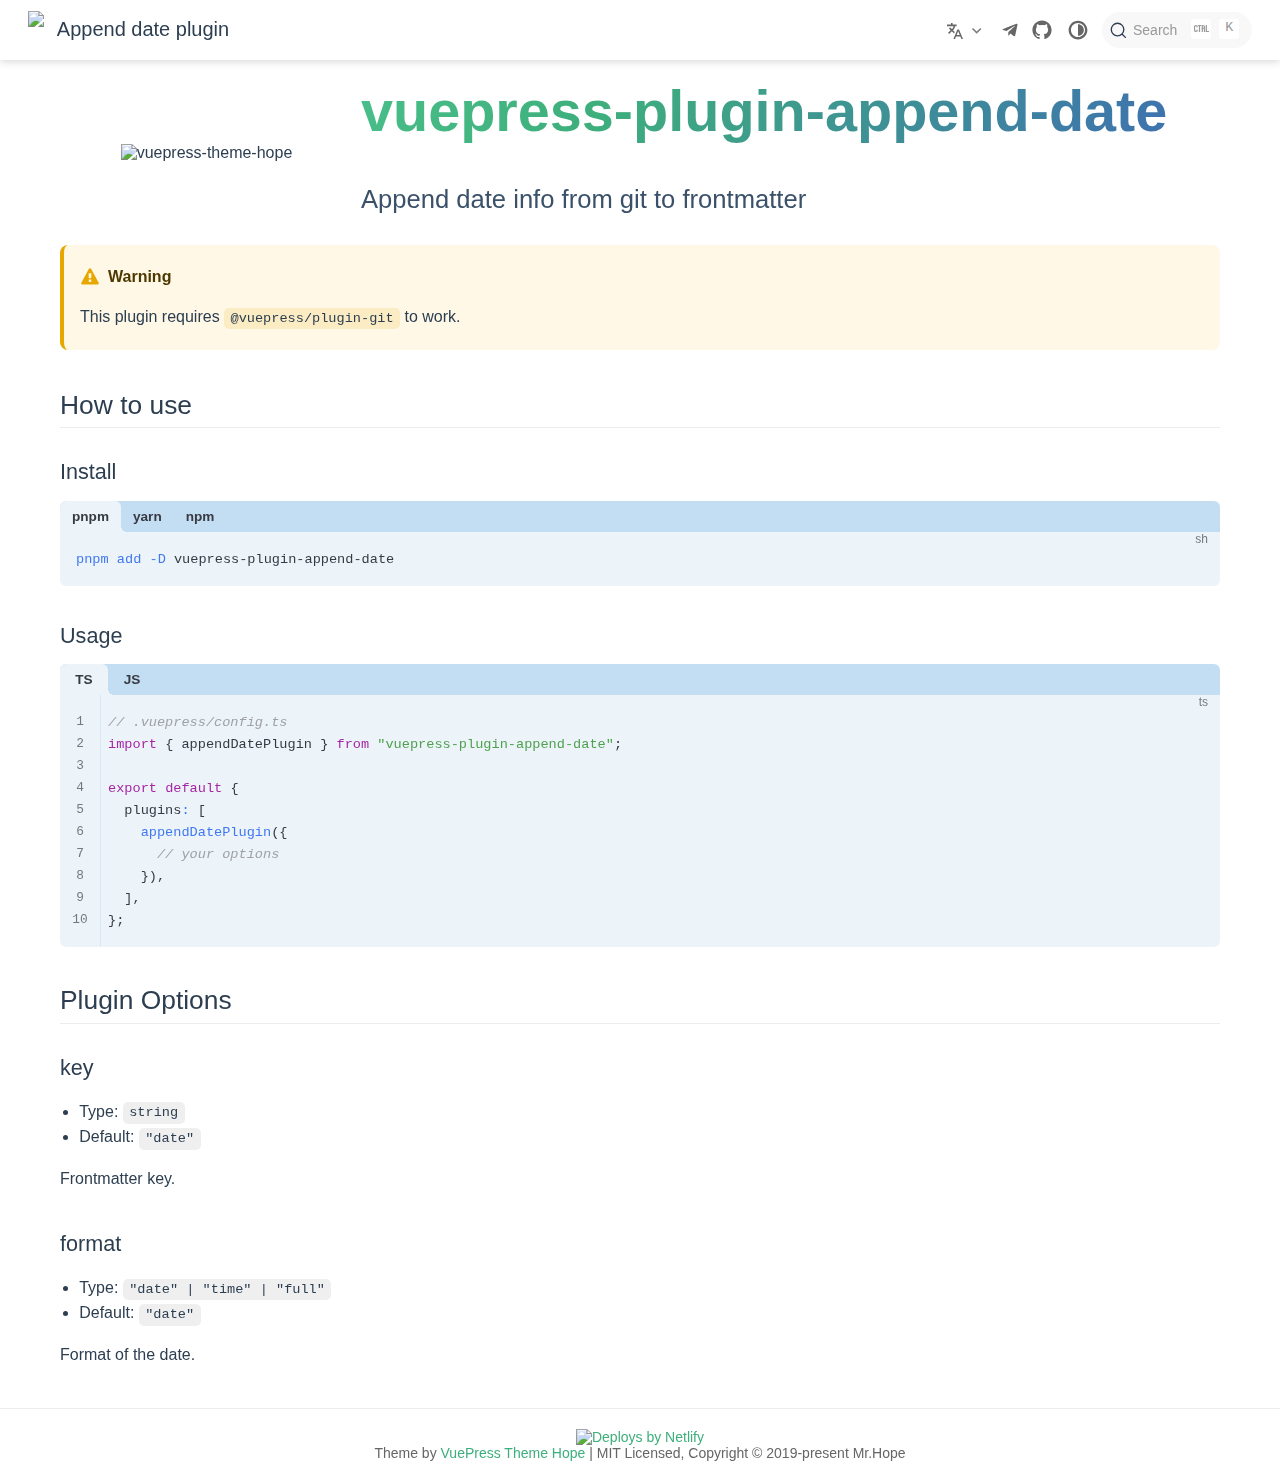
==== commit 9e6359b3: "Deploying to netlify from @ vuepress-theme-hope/vuepress-theme-hope@095f9bb3e6577ba4cae8a10d642a6ce6" ====
--- a/index.html
+++ b/index.html
@@ -3,16 +3,15 @@
   <head>
     <meta charset="utf-8" />
     <meta name="viewport" content="width=device-width,initial-scale=1" />
-    <meta name="generator" content="VuePress 2.0.0-beta.67" />
-    <meta name="theme" content="VuePress Theme Hope" />
-    <link rel="alternate" hreflang="zh-cn" href="https://plugin-auto-catalog.vuejs.press/zh/"><meta property="og:url" content="https://plugin-auto-catalog.vuejs.press/"><meta property="og:site_name" content="Append date plugin"><meta property="og:title" content="Home"><meta property="og:description" content="This plugin requires @vuepress/plugin-git to work. How to use Install tab pnpm tab yarn tab npm Usage tab TS tab JS Plugin Options key Type: string; Default: "date"; Frontmatter..."><meta property="og:type" content="website"><meta property="og:locale" content="en-US"><meta property="og:locale:alternate" content="zh-CN"><meta property="og:updated_time" content="2023-11-10T05:18:34.000Z"><meta property="article:author" content="Mr.Hope"><meta property="article:modified_time" content="2023-11-10T05:18:34.000Z"><script type="application/ld+json">{"@context":"https://schema.org","@type":"WebPage","name":"Home","description":"This plugin requires @vuepress/plugin-git to work. How to use Install tab pnpm tab yarn tab npm Usage tab TS tab JS Plugin Options key Type: string; Default: \"date\"; Frontmatter..."}</script><link rel="icon" href="https://theme-hope-assets.vuejs.press/icon/chrome-mask-512.png" type="image/png" sizes="512x512"><link rel="icon" href="https://theme-hope-assets.vuejs.press/icon/chrome-mask-192.png" type="image/png" sizes="512x512"><link rel="icon" href="https://theme-hope-assets.vuejs.press/icon/chrome-512.png" type="image/png" sizes="192x192"><link rel="icon" href="https://theme-hope-assets.vuejs.press/icon/chrome-192.png" type="image/png" sizes="192x192"><meta name="theme-color" content="#46bd87"><link rel="apple-touch-icon" href="https://theme-hope-assets.vuejs.press/icon/apple-icon-152.png"><meta name="apple-mobile-web-app-status-bar-style" content="black"><link rel="icon" href="/favicon.ico"><title>Home | Append date plugin</title><meta name="description" content="This plugin requires @vuepress/plugin-git to work. How to use Install tab pnpm tab yarn tab npm Usage tab TS tab JS Plugin Options key Type: string; Default: "date"; Frontmatter...">
+    <meta name="generator" content="VuePress 2.0.0-rc.0" />
+    <meta name="theme" content="VuePress Theme Hope 2.0.0-rc.9" />
     <style>
       html {
-        background: #fff;
+        background: var(--bg-color, #fff);
       }
 
       html[data-theme="dark"] {
-        background: #1d1e1f;
+        background: var(--bg-color, #1d1e1f);
       }
 
       body {
@@ -29,11 +28,13 @@
         document.documentElement.setAttribute("data-theme", "dark");
       }
     </script>
-    <link rel="preload" href="/assets/style-b5d21d69.css" as="style"><link rel="stylesheet" href="/assets/style-b5d21d69.css">
-    <link rel="prefetch" href="/assets/index.html-259aa2cf.js" as="script"><link rel="prefetch" href="/assets/404.html-31c29bb6.js" as="script"><link rel="prefetch" href="/assets/index.html-e59bd4f7.js" as="script"><link rel="prefetch" href="/assets/404.html-2515eb26.js" as="script"><link rel="prefetch" href="/assets/giscus-0b7adcf8.js" as="script"><link rel="prefetch" href="/assets/photoswipe.esm-1464cdb9.js" as="script"><link rel="prefetch" href="/assets/three.module-f9bb718c.js" as="script"><link rel="prefetch" href="/assets/OrbitControls-33dfd477.js" as="script"><link rel="prefetch" href="/assets/STLLoader-68a4a6ae.js" as="script"><link rel="prefetch" href="/assets/style-e9220a04.js" as="script"><link rel="prefetch" href="/assets/docsearch-1d421ddb.js" as="script"><link rel="prefetch" href="/assets/index-82585c84.js" as="script">
+    <link rel="alternate" hreflang="zh-cn" href="https://plugin-auto-catalog.vuejs.press/zh/"><meta property="og:url" content="https://plugin-auto-catalog.vuejs.press/"><meta property="og:site_name" content="Append date plugin"><meta property="og:title" content="Home"><meta property="og:description" content="This plugin requires @vuepress/plugin-git to work. How to use Install tab pnpm tab yarn tab npm Usage tab TS tab JS Plugin Options key Type: string; Default: "date"; Frontmatter..."><meta property="og:type" content="website"><meta property="og:locale" content="en-US"><meta property="og:locale:alternate" content="zh-CN"><meta property="og:updated_time" content="2023-11-16T12:21:44.000Z"><meta property="article:author" content="Mr.Hope"><meta property="article:modified_time" content="2023-11-16T12:21:44.000Z"><script type="application/ld+json">{"@context":"https://schema.org","@type":"WebPage","name":"Home","description":"This plugin requires @vuepress/plugin-git to work. How to use Install tab pnpm tab yarn tab npm Usage tab TS tab JS Plugin Options key Type: string; Default: \"date\"; Frontmatter..."}</script><link rel="icon" href="https://theme-hope-assets.vuejs.press/icon/chrome-mask-512.png" type="image/png" sizes="512x512"><link rel="icon" href="https://theme-hope-assets.vuejs.press/icon/chrome-mask-192.png" type="image/png" sizes="512x512"><link rel="icon" href="https://theme-hope-assets.vuejs.press/icon/chrome-512.png" type="image/png" sizes="192x192"><link rel="icon" href="https://theme-hope-assets.vuejs.press/icon/chrome-192.png" type="image/png" sizes="192x192"><meta name="theme-color" content="#46bd87"><link rel="apple-touch-icon" href="https://theme-hope-assets.vuejs.press/icon/apple-icon-152.png"><meta name="apple-mobile-web-app-status-bar-style" content="black"><link rel="icon" href="/favicon.ico"><title>Home | Append date plugin</title><meta name="description" content="This plugin requires @vuepress/plugin-git to work. How to use Install tab pnpm tab yarn tab npm Usage tab TS tab JS Plugin Options key Type: string; Default: "date"; Frontmatter...">
+    <link rel="preload" href="/assets/style--RRewqjy.css" as="style"><link rel="stylesheet" href="/assets/style--RRewqjy.css">
+    
+    <link rel="prefetch" href="/assets/index.html-CFoOxRHx.js" as="script"><link rel="prefetch" href="/assets/404.html-FpF_mDgZ.js" as="script"><link rel="prefetch" href="/assets/index.html-Ag32bHH9.js" as="script"><link rel="prefetch" href="/assets/404.html-0GSDGGDa.js" as="script"><link rel="prefetch" href="/assets/giscus-08zh9c_o.js" as="script"><link rel="prefetch" href="/assets/photoswipe.esm-i2ohwMnJ.js" as="script"><link rel="prefetch" href="/assets/style-w40geAFS.js" as="script"><link rel="prefetch" href="/assets/docsearch-w40geAFS.js" as="script"><link rel="prefetch" href="/assets/index-QOy62Fup.js" as="script"><link rel="prefetch" href="/assets/three.module-kp_GDmMT.js" as="script"><link rel="prefetch" href="/assets/OrbitControls-OiiNptst.js" as="script"><link rel="prefetch" href="/assets/STLLoader-hs-2jvtt.js" as="script">
   </head>
   <body>
-    <div id="app"><!--[--><!--[--><!--[--><span tabindex="-1"></span><a href="#main-content" class="vp-skip-link sr-only">Skip to main content</a><!--]--><!--[--><div class="theme-container no-sidebar"><!--[--><header id="navbar" class="vp-navbar"><div class="vp-navbar-start"><button type="button" class="vp-toggle-sidebar-button" title="Toggle Sidebar"><span class="icon"></span></button><!--[--><!----><!--]--><!--[--><a class="vp-link vp-brand vp-brand" href="/"><img class="vp-nav-logo" src="/logo.svg" alt="Append date plugin"><!----><span class="vp-site-name hide-in-pad">Append date plugin</span></a><!--]--><!--[--><!----><!--]--></div><div class="vp-navbar-center"><!--[--><!----><!--]--><!--[--><!----><!--]--><!--[--><!----><!--]--></div><div class="vp-navbar-end"><!--[--><!----><!--]--><!--[--><div class="nav-item"><div class="dropdown-wrapper i18n-dropdown"><button type="button" class="dropdown-title" aria-label="Select language"><!--[--><svg xmlns="http://www.w3.org/2000/svg" class="icon i18n-icon" viewBox="0 0 1024 1024" fill="currentColor" aria-label="i18n icon" style="width:1rem;height:1rem;vertical-align:middle;"><path d="M379.392 460.8 494.08 575.488l-42.496 102.4L307.2 532.48 138.24 701.44l-71.68-72.704L234.496 460.8l-45.056-45.056c-27.136-27.136-51.2-66.56-66.56-108.544h112.64c7.68 14.336 16.896 27.136 26.112 35.84l45.568 46.08 45.056-45.056C382.976 312.32 409.6 247.808 409.6 204.8H0V102.4h256V0h102.4v102.4h256v102.4H512c0 70.144-37.888 161.28-87.04 210.944L378.88 460.8zM576 870.4 512 1024H409.6l256-614.4H768l256 614.4H921.6l-64-153.6H576zM618.496 768h196.608L716.8 532.48 618.496 768z"></path></svg><!--]--><span class="arrow"></span><ul class="nav-dropdown"><li class="dropdown-item"><a aria-label="English" class="vp-link nav-link active nav-link active" href="/"><!---->English<!----></a></li><li class="dropdown-item"><a aria-label="简体中文" class="vp-link nav-link nav-link" href="/zh/"><!---->简体中文<!----></a></li></ul></button></div></div><div class="nav-item vp-repo"><a class="vp-repo-link" href="https://github.com/vuepress-theme-hope/vuepress-theme-hope/tree/main/packages/auto-catalog/" target="_blank" rel="noopener noreferrer" aria-label="GitHub"><svg xmlns="http://www.w3.org/2000/svg" class="icon github-icon" viewBox="0 0 1024 1024" fill="currentColor" aria-label="github icon" style="width:1.25rem;height:1.25rem;vertical-align:middle;"><path d="M511.957 21.333C241.024 21.333 21.333 240.981 21.333 512c0 216.832 140.544 400.725 335.574 465.664 24.49 4.395 32.256-10.07 32.256-23.083 0-11.69.256-44.245 0-85.205-136.448 29.61-164.736-64.64-164.736-64.64-22.315-56.704-54.4-71.765-54.4-71.765-44.587-30.464 3.285-29.824 3.285-29.824 49.195 3.413 75.179 50.517 75.179 50.517 43.776 75.008 114.816 53.333 142.762 40.79 4.523-31.66 17.152-53.377 31.19-65.537-108.971-12.458-223.488-54.485-223.488-242.602 0-53.547 19.114-97.323 50.517-131.67-5.035-12.33-21.93-62.293 4.779-129.834 0 0 41.258-13.184 134.912 50.346a469.803 469.803 0 0 1 122.88-16.554c41.642.213 83.626 5.632 122.88 16.554 93.653-63.488 134.784-50.346 134.784-50.346 26.752 67.541 9.898 117.504 4.864 129.834 31.402 34.347 50.474 78.123 50.474 131.67 0 188.586-114.73 230.016-224.042 242.09 17.578 15.232 33.578 44.672 33.578 90.454v135.85c0 13.142 7.936 27.606 32.854 22.87C862.25 912.597 1002.667 728.747 1002.667 512c0-271.019-219.648-490.667-490.71-490.667z"></path></svg></a></div><div class="nav-item vp-repo"><a class="vp-repo-link" href="https://t.me/vuepressthemehope" target="_blank" rel="noopener noreferrer" aria-label="telegram"><svg xmlns="http://www.w3.org/2000/svg" viewBox="0 0 496 512" style="width:1.25rem;height:1.25rem;vertical-align:middle"><path d="M248,8C111.033,8,0,119.033,0,256S111.033,504,248,504,496,392.967,496,256,384.967,8,248,8ZM362.952,176.66c-3.732,39.215-19.881,134.378-28.1,178.3-3.476,18.584-10.322,24.816-16.948,25.425-14.4,1.326-25.338-9.517-39.287-18.661-21.827-14.308-34.158-23.215-55.346-37.177-24.485-16.135-8.612-25,5.342-39.5,3.652-3.793,67.107-61.51,68.335-66.746.153-.655.3-3.1-1.154-4.384s-3.59-.849-5.135-.5q-3.283.746-104.608,69.142-14.845,10.194-26.894,9.934c-8.855-.191-25.888-5.006-38.551-9.123-15.531-5.048-27.875-7.717-26.8-16.291q.84-6.7,18.45-13.7,108.446-47.248,144.628-62.3c68.872-28.647,83.183-33.623,92.511-33.789,2.052-.034,6.639.474,9.61,2.885a10.452,10.452,0,0,1,3.53,6.716A43.765,43.765,0,0,1,362.952,176.66Z" fill="currentColor"/></svg></a></div><div class="nav-item hide-in-mobile"><button type="button" id="appearance-switch"><svg xmlns="http://www.w3.org/2000/svg" class="icon auto-icon" viewBox="0 0 1024 1024" fill="currentColor" aria-label="auto icon" style="display:block;"><path d="M512 992C246.92 992 32 777.08 32 512S246.92 32 512 32s480 214.92 480 480-214.92 480-480 480zm0-840c-198.78 0-360 161.22-360 360 0 198.84 161.22 360 360 360s360-161.16 360-360c0-198.78-161.22-360-360-360zm0 660V212c165.72 0 300 134.34 300 300 0 165.72-134.28 300-300 300z"></path></svg><svg xmlns="http://www.w3.org/2000/svg" class="icon dark-icon" viewBox="0 0 1024 1024" fill="currentColor" aria-label="dark icon" style="display:none;"><path d="M524.8 938.667h-4.267a439.893 439.893 0 0 1-313.173-134.4 446.293 446.293 0 0 1-11.093-597.334A432.213 432.213 0 0 1 366.933 90.027a42.667 42.667 0 0 1 45.227 9.386 42.667 42.667 0 0 1 10.24 42.667 358.4 358.4 0 0 0 82.773 375.893 361.387 361.387 0 0 0 376.747 82.774 42.667 42.667 0 0 1 54.187 55.04 433.493 433.493 0 0 1-99.84 154.88 438.613 438.613 0 0 1-311.467 128z"></path></svg><svg xmlns="http://www.w3.org/2000/svg" class="icon light-icon" viewBox="0 0 1024 1024" fill="currentColor" aria-label="light icon" style="display:none;"><path d="M952 552h-80a40 40 0 0 1 0-80h80a40 40 0 0 1 0 80zM801.88 280.08a41 41 0 0 1-57.96-57.96l57.96-58a41.04 41.04 0 0 1 58 58l-58 57.96zM512 752a240 240 0 1 1 0-480 240 240 0 0 1 0 480zm0-560a40 40 0 0 1-40-40V72a40 40 0 0 1 80 0v80a40 40 0 0 1-40 40zm-289.88 88.08-58-57.96a41.04 41.04 0 0 1 58-58l57.96 58a41 41 0 0 1-57.96 57.96zM192 512a40 40 0 0 1-40 40H72a40 40 0 0 1 0-80h80a40 40 0 0 1 40 40zm30.12 231.92a41 41 0 0 1 57.96 57.96l-57.96 58a41.04 41.04 0 0 1-58-58l58-57.96zM512 832a40 40 0 0 1 40 40v80a40 40 0 0 1-80 0v-80a40 40 0 0 1 40-40zm289.88-88.08 58 57.96a41.04 41.04 0 0 1-58 58l-57.96-58a41 41 0 0 1 57.96-57.96z"></path></svg></button></div><!--[--><div id="docsearch-container" style="display:none;"></div><div><button type="button" class="DocSearch DocSearch-Button" aria-label="Search"><span class="DocSearch-Button-Container"><svg width="20" height="20" class="DocSearch-Search-Icon" viewBox="0 0 20 20"><path d="M14.386 14.386l4.0877 4.0877-4.0877-4.0877c-2.9418 2.9419-7.7115 2.9419-10.6533 0-2.9419-2.9418-2.9419-7.7115 0-10.6533 2.9418-2.9419 7.7115-2.9419 10.6533 0 2.9419 2.9418 2.9419 7.7115 0 10.6533z" stroke="currentColor" fill="none" fill-rule="evenodd" stroke-linecap="round" stroke-linejoin="round"></path></svg><span class="DocSearch-Button-Placeholder">Search</span></span><span class="DocSearch-Button-Keys"><kbd class="DocSearch-Button-Key"><svg width="15" height="15" class="DocSearch-Control-Key-Icon"><path d="M4.505 4.496h2M5.505 5.496v5M8.216 4.496l.055 5.993M10 7.5c.333.333.5.667.5 1v2M12.326 4.5v5.996M8.384 4.496c1.674 0 2.116 0 2.116 1.5s-.442 1.5-2.116 1.5M3.205 9.303c-.09.448-.277 1.21-1.241 1.203C1 10.5.5 9.513.5 8V7c0-1.57.5-2.5 1.464-2.494.964.006 1.134.598 1.24 1.342M12.553 10.5h1.953" stroke-width="1.2" stroke="currentColor" fill="none" stroke-linecap="square"></path></svg></kbd><kbd class="DocSearch-Button-Key">K</kbd></span></button></div><!--]--><!--]--><!--[--><!----><!--]--><button type="button" class="vp-toggle-navbar-button" aria-label="Toggle Navbar" aria-expanded="false" aria-controls="nav-screen"><span><span class="vp-top"></span><span class="vp-middle"></span><span class="vp-bottom"></span></span></button></div></header><!----><!--]--><!----><div class="toggle-sidebar-wrapper"><span class="arrow start"></span></div><aside id="sidebar" class="vp-sidebar"><!--[--><!----><!--]--><ul class="vp-sidebar-links"></ul><!--[--><!----><!--]--></aside><!--[--><main id="main-content" class="vp-project-home" aria-labelledby="main-title"><!----><header class="vp-hero-info-wrapper"><!--[--><!----><!----><!--]--><div class="vp-hero-info"><!--[--><!--[--><img class="vp-hero-image" src="/logo.svg" alt="vuepress-theme-hope"><canvas id="hero-logo" style="display:none;opacity:0;"></canvas><!--]--><!--]--><div class="vp-hero-infos"><h1 id="main-title">vuepress-plugin-append-date</h1><p class="vp-description">Append date info from git to frontmatter</p><!----></div></div></header><!----><!----><div class="theme-hope-content"><div class="hint-container warning"><p class="hint-container-title">Note</p><p>This plugin requires <code>@vuepress/plugin-git</code> to work.</p></div><h2 id="how-to-use" tabindex="-1"><a class="header-anchor" href="#how-to-use" aria-hidden="true">#</a> How to use</h2><h3 id="install" tabindex="-1"><a class="header-anchor" href="#install" aria-hidden="true">#</a> Install</h3><div class="vp-code-tabs"><div class="vp-code-tabs-nav" role="tablist"><button type="button" class="vp-code-tab-nav active" role="tab" aria-controls="codetab-11-0" aria-selected="true">pnpm</button><button type="button" class="vp-code-tab-nav" role="tab" aria-controls="codetab-11-1" aria-selected="false">yarn</button><button type="button" class="vp-code-tab-nav" role="tab" aria-controls="codetab-11-2" aria-selected="false">npm</button></div><!--[--><div class="vp-code-tab active" id="codetab-11-0" role="tabpanel" aria-expanded="true"><div class="vp-code-tab-title">pnpm</div><!--[--><div class="language-bash" data-ext="sh"><pre class="language-bash"><code><span class="token function">pnpm</span> <span class="token function">add</span> <span class="token parameter variable">-D</span> vuepress-plugin-append-date
+    <div id="app"><!--[--><!--[--><!--[--><span tabindex="-1"></span><a href="#main-content" class="vp-skip-link sr-only">Skip to main content</a><!--]--><!--[--><div class="theme-container no-sidebar"><!--[--><header id="navbar" class="vp-navbar"><div class="vp-navbar-start"><button type="button" class="vp-toggle-sidebar-button" title="Toggle Sidebar"><span class="icon"></span></button><!--[--><!----><!--]--><!--[--><a class="vp-link vp-brand vp-brand" href="/"><img class="vp-nav-logo" src="https://theme-hope-assets.vuejs.press/logo.svg" aria-hidden><!----><span class="vp-site-name hide-in-pad">Append date plugin</span></a><!--]--><!--[--><!----><!--]--></div><div class="vp-navbar-center"><!--[--><!----><!--]--><!--[--><!----><!--]--><!--[--><!----><!--]--></div><div class="vp-navbar-end"><!--[--><!----><!--]--><!--[--><div class="nav-item"><div class="dropdown-wrapper i18n-dropdown"><button type="button" class="dropdown-title" aria-label="Select language"><!--[--><svg xmlns="http://www.w3.org/2000/svg" class="icon i18n-icon" viewBox="0 0 1024 1024" fill="currentColor" aria-label="i18n icon" style="width:1rem;height:1rem;vertical-align:middle;"><path d="M379.392 460.8 494.08 575.488l-42.496 102.4L307.2 532.48 138.24 701.44l-71.68-72.704L234.496 460.8l-45.056-45.056c-27.136-27.136-51.2-66.56-66.56-108.544h112.64c7.68 14.336 16.896 27.136 26.112 35.84l45.568 46.08 45.056-45.056C382.976 312.32 409.6 247.808 409.6 204.8H0V102.4h256V0h102.4v102.4h256v102.4H512c0 70.144-37.888 161.28-87.04 210.944L378.88 460.8zM576 870.4 512 1024H409.6l256-614.4H768l256 614.4H921.6l-64-153.6H576zM618.496 768h196.608L716.8 532.48 618.496 768z"></path></svg><!--]--><span class="arrow"></span><ul class="nav-dropdown"><li class="dropdown-item"><a aria-label="English" class="vp-link nav-link active nav-link active" href="/"><!---->English<!----></a></li><li class="dropdown-item"><a aria-label="简体中文" class="vp-link nav-link nav-link" href="/zh/"><!---->简体中文<!----></a></li></ul></button></div></div><div class="nav-item vp-repo"><a class="vp-repo-link" href="https://t.me/vuepressthemehope" target="_blank" rel="noopener noreferrer" aria-label="telegram"><svg xmlns="http://www.w3.org/2000/svg" viewBox="0 0 1024 1024" style="width:1.25rem;height:1.25rem;vertical-align:middle"><path d="m417.28 795.733 11.947-180.48L756.907 320c14.506-13.227-2.987-19.627-22.187-8.107L330.24 567.467 155.307 512c-37.547-10.667-37.974-36.693 8.533-55.467l681.387-262.826c31.146-14.08 61.013 7.68 49.066 55.466L778.24 795.733c-8.107 38.827-31.573 48.214-64 30.294L537.6 695.467l-84.907 82.346c-9.813 9.814-17.92 17.92-35.413 17.92Z" fill="currentColor"/></svg></a></div><div class="nav-item vp-repo"><a class="vp-repo-link" href="https://github.com/vuepress-theme-hope/vuepress-theme-hope/tree/main/packages/auto-catalog/" target="_blank" rel="noopener noreferrer" aria-label="GitHub"><svg xmlns="http://www.w3.org/2000/svg" class="icon github-icon" viewBox="0 0 1024 1024" fill="currentColor" aria-label="github icon" style="width:1.25rem;height:1.25rem;vertical-align:middle;"><path d="M511.957 21.333C241.024 21.333 21.333 240.981 21.333 512c0 216.832 140.544 400.725 335.574 465.664 24.49 4.395 32.256-10.07 32.256-23.083 0-11.69.256-44.245 0-85.205-136.448 29.61-164.736-64.64-164.736-64.64-22.315-56.704-54.4-71.765-54.4-71.765-44.587-30.464 3.285-29.824 3.285-29.824 49.195 3.413 75.179 50.517 75.179 50.517 43.776 75.008 114.816 53.333 142.762 40.79 4.523-31.66 17.152-53.377 31.19-65.537-108.971-12.458-223.488-54.485-223.488-242.602 0-53.547 19.114-97.323 50.517-131.67-5.035-12.33-21.93-62.293 4.779-129.834 0 0 41.258-13.184 134.912 50.346a469.803 469.803 0 0 1 122.88-16.554c41.642.213 83.626 5.632 122.88 16.554 93.653-63.488 134.784-50.346 134.784-50.346 26.752 67.541 9.898 117.504 4.864 129.834 31.402 34.347 50.474 78.123 50.474 131.67 0 188.586-114.73 230.016-224.042 242.09 17.578 15.232 33.578 44.672 33.578 90.454v135.85c0 13.142 7.936 27.606 32.854 22.87C862.25 912.597 1002.667 728.747 1002.667 512c0-271.019-219.648-490.667-490.71-490.667z"></path></svg></a></div><div class="nav-item hide-in-mobile"><button type="button" id="appearance-switch"><svg xmlns="http://www.w3.org/2000/svg" class="icon auto-icon" viewBox="0 0 1024 1024" fill="currentColor" aria-label="auto icon" style="display:block;"><path d="M512 992C246.92 992 32 777.08 32 512S246.92 32 512 32s480 214.92 480 480-214.92 480-480 480zm0-840c-198.78 0-360 161.22-360 360 0 198.84 161.22 360 360 360s360-161.16 360-360c0-198.78-161.22-360-360-360zm0 660V212c165.72 0 300 134.34 300 300 0 165.72-134.28 300-300 300z"></path></svg><svg xmlns="http://www.w3.org/2000/svg" class="icon dark-icon" viewBox="0 0 1024 1024" fill="currentColor" aria-label="dark icon" style="display:none;"><path d="M524.8 938.667h-4.267a439.893 439.893 0 0 1-313.173-134.4 446.293 446.293 0 0 1-11.093-597.334A432.213 432.213 0 0 1 366.933 90.027a42.667 42.667 0 0 1 45.227 9.386 42.667 42.667 0 0 1 10.24 42.667 358.4 358.4 0 0 0 82.773 375.893 361.387 361.387 0 0 0 376.747 82.774 42.667 42.667 0 0 1 54.187 55.04 433.493 433.493 0 0 1-99.84 154.88 438.613 438.613 0 0 1-311.467 128z"></path></svg><svg xmlns="http://www.w3.org/2000/svg" class="icon light-icon" viewBox="0 0 1024 1024" fill="currentColor" aria-label="light icon" style="display:none;"><path d="M952 552h-80a40 40 0 0 1 0-80h80a40 40 0 0 1 0 80zM801.88 280.08a41 41 0 0 1-57.96-57.96l57.96-58a41.04 41.04 0 0 1 58 58l-58 57.96zM512 752a240 240 0 1 1 0-480 240 240 0 0 1 0 480zm0-560a40 40 0 0 1-40-40V72a40 40 0 0 1 80 0v80a40 40 0 0 1-40 40zm-289.88 88.08-58-57.96a41.04 41.04 0 0 1 58-58l57.96 58a41 41 0 0 1-57.96 57.96zM192 512a40 40 0 0 1-40 40H72a40 40 0 0 1 0-80h80a40 40 0 0 1 40 40zm30.12 231.92a41 41 0 0 1 57.96 57.96l-57.96 58a41.04 41.04 0 0 1-58-58l58-57.96zM512 832a40 40 0 0 1 40 40v80a40 40 0 0 1-80 0v-80a40 40 0 0 1 40-40zm289.88-88.08 58 57.96a41.04 41.04 0 0 1-58 58l-57.96-58a41 41 0 0 1 57.96-57.96z"></path></svg></button></div><!--[--><div id="docsearch-container" style="display:none;"></div><div><button type="button" class="DocSearch DocSearch-Button" aria-label="Search"><span class="DocSearch-Button-Container"><svg width="20" height="20" class="DocSearch-Search-Icon" viewBox="0 0 20 20"><path d="M14.386 14.386l4.0877 4.0877-4.0877-4.0877c-2.9418 2.9419-7.7115 2.9419-10.6533 0-2.9419-2.9418-2.9419-7.7115 0-10.6533 2.9418-2.9419 7.7115-2.9419 10.6533 0 2.9419 2.9418 2.9419 7.7115 0 10.6533z" stroke="currentColor" fill="none" fill-rule="evenodd" stroke-linecap="round" stroke-linejoin="round"></path></svg><span class="DocSearch-Button-Placeholder">Search</span></span><span class="DocSearch-Button-Keys"><kbd class="DocSearch-Button-Key"><svg width="15" height="15" class="DocSearch-Control-Key-Icon"><path d="M4.505 4.496h2M5.505 5.496v5M8.216 4.496l.055 5.993M10 7.5c.333.333.5.667.5 1v2M12.326 4.5v5.996M8.384 4.496c1.674 0 2.116 0 2.116 1.5s-.442 1.5-2.116 1.5M3.205 9.303c-.09.448-.277 1.21-1.241 1.203C1 10.5.5 9.513.5 8V7c0-1.57.5-2.5 1.464-2.494.964.006 1.134.598 1.24 1.342M12.553 10.5h1.953" stroke-width="1.2" stroke="currentColor" fill="none" stroke-linecap="square"></path></svg></kbd><kbd class="DocSearch-Button-Key">K</kbd></span></button></div><!--]--><!--]--><!--[--><!----><!--]--><button type="button" class="vp-toggle-navbar-button" aria-label="Toggle Navbar" aria-expanded="false" aria-controls="nav-screen"><span><span class="vp-top"></span><span class="vp-middle"></span><span class="vp-bottom"></span></span></button></div></header><!----><!--]--><!----><div class="toggle-sidebar-wrapper"><span class="arrow start"></span></div><aside id="sidebar" class="vp-sidebar"><!--[--><!----><!--]--><ul class="vp-sidebar-links"></ul><!--[--><!----><!--]--></aside><!--[--><main id="main-content" class="vp-project-home" aria-labelledby="main-title"><!----><header class="vp-hero-info-wrapper"><!--[--><!----><!----><!--]--><div class="vp-hero-info"><!--[--><!--[--><img class="vp-hero-image" src="https://theme-hope-assets.vuejs.press/logo.svg" alt="vuepress-theme-hope"><canvas id="hero-logo" style="display:none;opacity:0;"></canvas><!--]--><!--]--><div class="vp-hero-infos"><h1 id="main-title">vuepress-plugin-append-date</h1><p id="main-description">Append date info from git to frontmatter</p><!----></div></div></header><!----><!----><div class="theme-hope-content"><div class="hint-container warning"><p class="hint-container-title">Warning</p><p>This plugin requires <code>@vuepress/plugin-git</code> to work.</p></div><h2 id="how-to-use" tabindex="-1"><a class="header-anchor" href="#how-to-use" aria-hidden="true">#</a> How to use</h2><h3 id="install" tabindex="-1"><a class="header-anchor" href="#install" aria-hidden="true">#</a> Install</h3><div class="vp-code-tabs"><div class="vp-code-tabs-nav" role="tablist"><button type="button" class="vp-code-tab-nav active" role="tab" aria-controls="codetab-11-0" aria-selected="true">pnpm</button><button type="button" class="vp-code-tab-nav" role="tab" aria-controls="codetab-11-1" aria-selected="false">yarn</button><button type="button" class="vp-code-tab-nav" role="tab" aria-controls="codetab-11-2" aria-selected="false">npm</button></div><!--[--><div class="vp-code-tab active" id="codetab-11-0" role="tabpanel" aria-expanded="true"><div class="vp-code-tab-title">pnpm</div><!--[--><div class="language-bash" data-ext="sh"><pre class="language-bash"><code><span class="token function">pnpm</span> <span class="token function">add</span> <span class="token parameter variable">-D</span> vuepress-plugin-append-date
 </code></pre></div><!--]--></div><div class="vp-code-tab" id="codetab-11-1" role="tabpanel" aria-expanded="false"><div class="vp-code-tab-title">yarn</div><!--[--><div class="language-bash" data-ext="sh"><pre class="language-bash"><code><span class="token function">yarn</span> <span class="token function">add</span> <span class="token parameter variable">-D</span> vuepress-plugin-append-date
 </code></pre></div><!--]--></div><div class="vp-code-tab" id="codetab-11-2" role="tabpanel" aria-expanded="false"><div class="vp-code-tab-title">npm</div><!--[--><div class="language-bash" data-ext="sh"><pre class="language-bash"><code><span class="token function">npm</span> i <span class="token parameter variable">-D</span> vuepress-plugin-append-date
 </code></pre></div><!--]--></div><!--]--></div><h3 id="usage" tabindex="-1"><a class="header-anchor" href="#usage" aria-hidden="true">#</a> Usage</h3><div class="vp-code-tabs"><div class="vp-code-tabs-nav" role="tablist"><button type="button" class="vp-code-tab-nav active" role="tab" aria-controls="codetab-25-0" aria-selected="true">TS</button><button type="button" class="vp-code-tab-nav" role="tab" aria-controls="codetab-25-1" aria-selected="false">JS</button></div><!--[--><div class="vp-code-tab active" id="codetab-25-0" role="tabpanel" aria-expanded="true"><div class="vp-code-tab-title">TS</div><!--[--><div class="language-typescript line-numbers-mode" data-ext="ts"><pre class="language-typescript"><code><span class="token comment">// .vuepress/config.ts</span>
@@ -56,13 +57,13 @@
     <span class="token punctuation">}</span><span class="token punctuation">)</span><span class="token punctuation">,</span>
   <span class="token punctuation">]</span><span class="token punctuation">,</span>
 <span class="token punctuation">}</span><span class="token punctuation">;</span>
-</code></pre><div class="line-numbers" aria-hidden="true"><div class="line-number"></div><div class="line-number"></div><div class="line-number"></div><div class="line-number"></div><div class="line-number"></div><div class="line-number"></div><div class="line-number"></div><div class="line-number"></div><div class="line-number"></div><div class="line-number"></div></div></div><!--]--></div><!--]--></div><h2 id="plugin-options" tabindex="-1"><a class="header-anchor" href="#plugin-options" aria-hidden="true">#</a> Plugin Options</h2><h3 id="key" tabindex="-1"><a class="header-anchor" href="#key" aria-hidden="true">#</a> key</h3><ul><li>Type: <code>string</code></li><li>Default: <code>&quot;date&quot;</code></li></ul><p>Frontmatter key.</p><h3 id="format" tabindex="-1"><a class="header-anchor" href="#format" aria-hidden="true">#</a> format</h3><ul><li>Type: <code>date | time</code></li><li>Default: <code>&quot;date&quot;</code></li></ul><p>Format of the date.</p></div><!----></main><!--]--><footer class="vp-footer-wrapper"><div class="vp-footer"><a href="https://www.netlify.com" target="_blank">
+</code></pre><div class="line-numbers" aria-hidden="true"><div class="line-number"></div><div class="line-number"></div><div class="line-number"></div><div class="line-number"></div><div class="line-number"></div><div class="line-number"></div><div class="line-number"></div><div class="line-number"></div><div class="line-number"></div><div class="line-number"></div></div></div><!--]--></div><!--]--></div><h2 id="plugin-options" tabindex="-1"><a class="header-anchor" href="#plugin-options" aria-hidden="true">#</a> Plugin Options</h2><h3 id="key" tabindex="-1"><a class="header-anchor" href="#key" aria-hidden="true">#</a> key</h3><ul><li>Type: <code>string</code></li><li>Default: <code>&quot;date&quot;</code></li></ul><p>Frontmatter key.</p><h3 id="format" tabindex="-1"><a class="header-anchor" href="#format" aria-hidden="true">#</a> format</h3><ul><li>Type: <code>&quot;date&quot; | &quot;time&quot; | &quot;full&quot;</code></li><li>Default: <code>&quot;date&quot;</code></li></ul><p>Format of the date.</p></div><!----></main><!--]--><footer class="vp-footer-wrapper"><div class="vp-footer"><a href="https://www.netlify.com" target="_blank">
   <img src="https://www.netlify.com/img/global/badges/netlify-light.svg" alt="Deploys by Netlify" data-mode="lightmode-only">
   <img src="https://www.netlify.com/img/global/badges/netlify-dark.svg" alt="Deploys by Netlify" data-mode="darkmode-only">
 </a>
 <br/>
 Theme by <a href="https://theme-hope.vuejs.press" target="_blank">VuePress Theme Hope</a> | MIT Licensed, Copyright © 2019-present Mr.Hope
 </div><!----></footer></div><!--]--><!--]--><!----><!----><!--]--></div>
-    <script type="module" src="/assets/app-112790d1.js" defer></script>
+    <script type="module" src="/assets/app--liM7PlY.js" defer></script>
   </body>
 </html>
--- a/assets/style--RRewqjy.css
+++ b/assets/style--RRewqjy.css
@@ -0,0 +1 @@
+html[data-theme=dark]{--text-color: #9e9e9e;--bg-color: #0d1117;--bg-color-secondary: #161b22;--bg-color-tertiary: #21262c;--border-color: #30363d;--box-shadow: #282a32;--card-shadow: rgba(0, 0, 0, .3);--black: #fff;--dark-grey: #999;--light-grey: #666;--white: #000;--grey3: #bbb;--grey12: #333;--grey14: #111;--bg-color-light: #161b22;--bg-color-back: #0d1117;--bg-color-float: #161b22;--bg-color-blur: rgba(13, 17, 23, .9);--bg-color-float-blur: rgba(22, 27, 34, .9);--text-color-light: #a8a8a8;--text-color-lighter: #b1b1b1;--text-color-bright: #c5c5c5;--border-color-light: #2e333a;--border-color-dark: #394048}:root{--theme-color: #3eaf7c;--text-color: #2c3e50;--bg-color: #fff;--bg-color-secondary: #f8f8f8;--bg-color-tertiary: #efeef4;--border-color: #eaecef;--box-shadow: #f0f1f2;--card-shadow: rgba(0, 0, 0, .15);--black: #000;--dark-grey: #666;--light-grey: #999;--white: #fff;--grey3: #333;--grey12: #bbb;--grey14: #eee;--navbar-height: 3.75rem;--navbar-horizontal-padding: 1.5rem;--navbar-vertical-padding: .7rem;--navbar-mobile-height: 3.25rem;--navbar-mobile-horizontal-padding: 1rem;--navbar-mobile-vertical-padding: .5rem;--sidebar-width: 18rem;--sidebar-mobile-width: 16rem;--content-width: 780px;--home-page-width: 1160px;--font-family: -apple-system, BlinkMacSystemFont, "Segoe UI", Roboto, Oxygen, Ubuntu, Cantarell, "Fira Sans", "Droid Sans", "Helvetica Neue", STHeiti, "Microsoft YaHei", SimSun, sans-serif;--font-family-heading: Georgia Pro, Crimson, Georgia, -apple-system, BlinkMacSystemFont, "Segoe UI", Roboto, Oxygen, Ubuntu, Cantarell, "Fira Sans", "Droid Sans", "Helvetica Neue", STHeiti, "Microsoft YaHei", SimSun, sans-serif;--font-family-mono: Consolas, Monaco, "Andale Mono", "Ubuntu Mono", monospace;--line-numbers-width: 2.5rem;--color-transition: .3s ease;--transform-transition: .3s ease;--vp-bg: var(--bg-color);--vp-bgl: var(--bg-color-light);--vp-bglt: var(--bg-color-tertiary);--vp-c: var(--text-color);--vp-cl: var(--text-color-light);--vp-clt: var(--text-color-lighter);--vp-brc: var(--border-color);--vp-brcd: var(--border-color-dark);--vp-tc: var(--theme-color);--vp-tcl: var(--theme-color-light);--vp-ct: var(--color-transition);--vp-tt: var(--transform-transition);--bg-color-light: #fff;--bg-color-back: #f8f8f8;--bg-color-float: #fff;--bg-color-blur: rgba(255, 255, 255, .9);--bg-color-float-blur: rgba(255, 255, 255, .9);--text-color-light: #3a5169;--text-color-lighter: #476582;--text-color-bright: #6a8bad;--border-color-light: #eceef1;--border-color-dark: #cfd4db;--theme-color-dark: #389e70;--theme-color-light: #4abf8a;--theme-color-mask: rgba(62, 175, 124, .15)}:root{--badge-tip-color: #42b983;--badge-warning-color: #f4cd00;--badge-danger-color: #f55;--badge-info-color: #0295ff;--badge-note-color: #666}.vp-badge{display:inline-block;vertical-align:center;height:18px;padding:0 6px;border-radius:3px;background:var(--vp-tc);color:var(--white);font-size:14px;line-height:18px;transition:background var(--vp-ct),color var(--vp-ct)}.vp-badge+.vp-badge{margin-inline-start:5px}h1 .vp-badge,h2 .vp-badge,h3 .vp-badge,h4 .vp-badge,h5 .vp-badge,h6 .vp-badge{vertical-align:top}.vp-badge.tip{background:var(--badge-tip-color)}.vp-badge.warning{background:var(--badge-warning-color)}.vp-badge.danger{background:var(--badge-danger-color)}.vp-badge.info{background:var(--badge-info-color)}.vp-badge.note{background:var(--badge-note-color)}.font-icon{display:inline-block}.theme-hope-content .font-icon{vertical-align:middle}:root{--balloon-border-radius: 2px;--balloon-color: rgba(16, 16, 16, .95);--balloon-text-color: #fff;--balloon-font-size: 12px;--balloon-move: 4px}button[aria-label][data-balloon-pos]{overflow:visible}[aria-label][data-balloon-pos]{position:relative;cursor:pointer}[aria-label][data-balloon-pos]:after{opacity:0;pointer-events:none;transition:all .18s ease-out .18s;text-indent:0;font-family:-apple-system,BlinkMacSystemFont,Segoe UI,Roboto,Oxygen,Ubuntu,Cantarell,Open Sans,Helvetica Neue,sans-serif;font-weight:400;font-style:normal;text-shadow:none;font-size:var(--balloon-font-size);background:var(--balloon-color);border-radius:2px;color:var(--balloon-text-color);border-radius:var(--balloon-border-radius);content:attr(aria-label);padding:.5em 1em;position:absolute;white-space:nowrap;z-index:10}[aria-label][data-balloon-pos]:before{width:0;height:0;border:5px solid transparent;border-top-color:var(--balloon-color);opacity:0;pointer-events:none;transition:all .18s ease-out .18s;content:"";position:absolute;z-index:10}[aria-label][data-balloon-pos]:hover:before,[aria-label][data-balloon-pos]:hover:after,[aria-label][data-balloon-pos][data-balloon-visible]:before,[aria-label][data-balloon-pos][data-balloon-visible]:after,[aria-label][data-balloon-pos]:not([data-balloon-nofocus]):focus:before,[aria-label][data-balloon-pos]:not([data-balloon-nofocus]):focus:after{opacity:1;pointer-events:none}[aria-label][data-balloon-pos].font-awesome:after{font-family:FontAwesome,-apple-system,BlinkMacSystemFont,Segoe UI,Roboto,Oxygen,Ubuntu,Cantarell,Open Sans,Helvetica Neue,sans-serif}[aria-label][data-balloon-pos][data-balloon-break]:after{white-space:pre}[aria-label][data-balloon-pos][data-balloon-break][data-balloon-length]:after{white-space:pre-line;word-break:break-word}[aria-label][data-balloon-pos][data-balloon-blunt]:before,[aria-label][data-balloon-pos][data-balloon-blunt]:after{transition:none}[aria-label][data-balloon-pos][data-balloon-pos=up]:hover:after,[aria-label][data-balloon-pos][data-balloon-pos=up][data-balloon-visible]:after,[aria-label][data-balloon-pos][data-balloon-pos=down]:hover:after,[aria-label][data-balloon-pos][data-balloon-pos=down][data-balloon-visible]:after{transform:translate(-50%)}[aria-label][data-balloon-pos][data-balloon-pos=up]:hover:before,[aria-label][data-balloon-pos][data-balloon-pos=up][data-balloon-visible]:before,[aria-label][data-balloon-pos][data-balloon-pos=down]:hover:before,[aria-label][data-balloon-pos][data-balloon-pos=down][data-balloon-visible]:before{transform:translate(-50%)}[aria-label][data-balloon-pos][data-balloon-pos*=-left]:after{left:0}[aria-label][data-balloon-pos][data-balloon-pos*=-left]:before{left:5px}[aria-label][data-balloon-pos][data-balloon-pos*=-right]:after{right:0}[aria-label][data-balloon-pos][data-balloon-pos*=-right]:before{right:5px}[aria-label][data-balloon-pos][data-balloon-po*=-left]:hover:after,[aria-label][data-balloon-pos][data-balloon-po*=-left][data-balloon-visible]:after,[aria-label][data-balloon-pos][data-balloon-pos*=-right]:hover:after,[aria-label][data-balloon-pos][data-balloon-pos*=-right][data-balloon-visible]:after{transform:translate(0)}[aria-label][data-balloon-pos][data-balloon-po*=-left]:hover:before,[aria-label][data-balloon-pos][data-balloon-po*=-left][data-balloon-visible]:before,[aria-label][data-balloon-pos][data-balloon-pos*=-right]:hover:before,[aria-label][data-balloon-pos][data-balloon-pos*=-right][data-balloon-visible]:before{transform:translate(0)}[aria-label][data-balloon-pos][data-balloon-pos^=up]:before,[aria-label][data-balloon-pos][data-balloon-pos^=up]:after{bottom:100%;transform-origin:top;transform:translateY(var(--balloon-move))}[aria-label][data-balloon-pos][data-balloon-pos^=up]:after{margin-bottom:10px}[aria-label][data-balloon-pos][data-balloon-pos=up]:before,[aria-label][data-balloon-pos][data-balloon-pos=up]:after{left:50%;transform:translate(-50%,var(--balloon-move))}[aria-label][data-balloon-pos][data-balloon-pos^=down]:before,[aria-label][data-balloon-pos][data-balloon-pos^=down]:after{top:100%;transform:translateY(calc(var(--balloon-move) * -1))}[aria-label][data-balloon-pos][data-balloon-pos^=down]:after{margin-top:10px}[aria-label][data-balloon-pos][data-balloon-pos^=down]:before{width:0;height:0;border:5px solid transparent;border-bottom-color:var(--balloon-color)}[aria-label][data-balloon-pos][data-balloon-pos=down]:after,[aria-label][data-balloon-pos][data-balloon-pos=down]:before{left:50%;transform:translate(-50%,calc(var(--balloon-move) * -1))}[aria-label][data-balloon-pos][data-balloon-pos=left]:hover:after,[aria-label][data-balloon-pos][data-balloon-pos=left][data-balloon-visible]:after,[aria-label][data-balloon-pos][data-balloon-pos=right]:hover:after,[aria-label][data-balloon-pos][data-balloon-pos=right][data-balloon-visible]:after{transform:translateY(-50%)}[aria-label][data-balloon-pos][data-balloon-pos=left]:hover:before,[aria-label][data-balloon-pos][data-balloon-pos=left][data-balloon-visible]:before,[aria-label][data-balloon-pos][data-balloon-pos=right]:hover:before,[aria-label][data-balloon-pos][data-balloon-pos=right][data-balloon-visible]:before{transform:translateY(-50%)}[aria-label][data-balloon-pos][data-balloon-pos=left]:after,[aria-label][data-balloon-pos][data-balloon-pos=left]:before{right:100%;top:50%;transform:translate(var(--balloon-move),-50%)}[aria-label][data-balloon-pos][data-balloon-pos=left]:after{margin-right:10px}[aria-label][data-balloon-pos][data-balloon-pos=left]:before{width:0;height:0;border:5px solid transparent;border-left-color:var(--balloon-color)}[aria-label][data-balloon-pos][data-balloon-pos=right]:after,[aria-label][data-balloon-pos][data-balloon-pos=right]:before{left:100%;top:50%;transform:translate(calc(var(--balloon-move) * -1),-50%)}[aria-label][data-balloon-pos][data-balloon-pos=right]:after{margin-left:10px}[aria-label][data-balloon-pos][data-balloon-pos=right]:before{width:0;height:0;border:5px solid transparent;border-right-color:var(--balloon-color)}[aria-label][data-balloon-pos][data-balloon-length]:after{white-space:normal}[aria-label][data-balloon-pos][data-balloon-length=small]:after{width:80px}[aria-label][data-balloon-pos][data-balloon-length=medium]:after{width:150px}[aria-label][data-balloon-pos][data-balloon-length=large]:after{width:260px}[aria-label][data-balloon-pos][data-balloon-length=xlarge]:after{width:380px}@media screen and (max-width: 768px){[aria-label][data-balloon-pos][data-balloon-length=xlarge]:after{width:90vw}}[aria-label][data-balloon-pos][data-balloon-length=fit]:after{width:100%}.vp-back-to-top-button{border-width:0;background:transparent;cursor:pointer;position:fixed!important;bottom:64px;inset-inline-end:1rem;z-index:100;width:48px;height:48px;padding:8px;border-radius:50%;background:var(--vp-bg);color:var(--vp-tc);box-shadow:2px 2px 10px 4px var(--card-shadow);transition:background var(--vp-ct),color var(--vp-ct),box-shadow var(--vp-ct)}@media (max-width: 719px){.vp-back-to-top-button{width:36px;height:36px}}@media print{.vp-back-to-top-button{display:none}}.vp-back-to-top-button:hover{color:var(--vp-tcl)}.vp-back-to-top-button .back-to-top-icon{overflow:hidden;width:100%;border-radius:50%;fill:currentcolor}.vp-scroll-progress{position:absolute;right:-2px;bottom:-2px;width:52px;height:52px}@media (max-width: 719px){.vp-scroll-progress{width:40px;height:40px}}.vp-scroll-progress svg{width:100%;height:100%}.vp-scroll-progress circle{opacity:.9;fill:none;stroke:var(--vp-tc);transform:rotate(-90deg);transform-origin:50% 50%;r:22;stroke-dasharray:0% 314.1593%;stroke-width:3px}@media (max-width: 719px){.vp-scroll-progress circle{r:18}}.fade-enter-active,.fade-leave-active{transition:opacity var(--vp-ct)}.fade-enter-from,.fade-leave-to{opacity:0}@media screen{.sr-only{position:absolute;overflow:hidden;clip:rect 0,0,0,0;width:1px;height:1px;margin:-1px;padding:0;border:0}}@media print{.sr-only{display:none}}.vp-catalog-wrapper{margin-top:8px;margin-bottom:8px}.vp-catalog-wrapper.index ol{padding-inline-start:0}.vp-catalog-wrapper.index li{list-style-type:none}.vp-catalog-wrapper.index .vp-catalogs{padding-inline-start:0}.vp-catalog-wrapper.index .vp-catalog{list-style-type:none}.vp-catalog-wrapper.index .vp-catalog-title:before{content:"§" counter(catalog-item,upper-roman) " "}.vp-catalog-wrapper.index .vp-child-catalogs{counter-reset:child-catalog}.vp-catalog-wrapper.index .vp-child-catalog{counter-increment:child-catalog}.vp-catalog-wrapper.index .vp-child-catalog .vp-catalog-title:before{content:counter(catalog-item) "." counter(child-catalog) " "}.vp-catalog-wrapper.index .vp-sub-catalogs{padding-inline-start:.5rem}.vp-catalogs{margin:0;counter-reset:catalog-item}.vp-catalogs.deep{padding-inline-start:0}.vp-catalogs.deep .vp-catalog{list-style-type:none}.vp-catalogs .font-icon{vertical-align:baseline;margin-inline-end:.25rem}.vp-catalog{counter-increment:catalog-item}.vp-catalog-main-title{margin-top:calc(.5rem - var(--navbar-height, 3.6rem));margin-bottom:.5rem;padding-top:var(--navbar-height, 3.6rem);font-weight:500;font-size:1.75rem}.vp-catalog-main-title:first-child{margin-bottom:.5rem!important}.vp-catalog-main-title:only-child{margin-bottom:0!important}.vp-catalog-child-title{margin-bottom:.5rem!important}.vp-catalog-child-title.has-children{margin-top:calc(.5rem - var(--navbar-height, 3.6rem));padding-top:var(--navbar-height, 3.6rem);border-bottom:1px solid var(--vp-brc);font-weight:500;font-size:1.3rem;transition:border-color var(--vp-ct)}.vp-catalog-child-title.has-children:only-child{margin-bottom:0!important}.vp-catalog-sub-title{font-weight:500;font-size:1.1rem}.vp-catalog-sub-title:only-child{margin-bottom:0!important}.vp-catalog-title{color:inherit;text-decoration:none}.vp-catalog-title:hover{color:var(--vp-tc)}.vp-child-catalogs{margin:0}.vp-child-catalog{list-style-type:disc}.vp-sub-catalogs{counter-reset:sub-catalog}.vp-sub-catalog{counter-increment:sub-catalog}.vp-sub-catalog .vp-link:before{content:counter(catalog-item) "." counter(child-catalog) "." counter(sub-catalog) " "}.vp-sub-catalogs-wrapper{display:flex;flex-wrap:wrap}.vp-sub-catalog-link{display:inline-block;margin:4px 8px;padding:4px 8px;border-radius:6px;background-color:var(--vp-bgl);line-height:1.5;overflow-wrap:break-word;transition:background-color var(--vp-ct),color var(--vp-ct)}.vp-sub-catalog-link:hover{background-color:var(--vp-tcl);color:var(--vp-bg);text-decoration:none!important}.vp-empty-catalog{font-size:1.25rem;text-align:center}:root{--external-link-icon-color: #aaa}.external-link-icon{position:relative;display:inline-block;color:var(--external-link-icon-color);vertical-align:middle;top:-1px}@media print{.external-link-icon{display:none}}.external-link-icon-sr-only{position:absolute;width:1px;height:1px;padding:0;margin:-1px;overflow:hidden;clip:rect(0,0,0,0);white-space:nowrap;border-width:0;-webkit-user-select:none;-moz-user-select:none;user-select:none}:root{--nprogress-color: #29d;--nprogress-z-index: 1031}#nprogress{pointer-events:none}#nprogress .bar{background:var(--nprogress-color);position:fixed;z-index:var(--nprogress-z-index);top:0;left:0;width:100%;height:2px}.giscus-wrapper{max-width:var(--content-width, 740px);margin:0 auto;padding:2rem 2.5rem}@media (max-width: 959px){.giscus-wrapper{padding:1.5rem}}@media (max-width: 419px){.giscus-wrapper{padding:1rem 1.5rem}}@media print{.giscus-wrapper{max-width:unset}}@media print{.giscus-wrapper{display:none!important}}.giscus-wrapper.input-top .giscus{margin-bottom:-3rem}:root{--copy-icon: url("data:image/svg+xml;utf8,%3Csvg xmlns='http://www.w3.org/2000/svg' viewBox='0 0 24 24' fill='none' height='20' width='20' stroke='rgba(128,128,128,1)' stroke-width='2'%3E%3Cpath stroke-linecap='round' stroke-linejoin='round' d='M9 5H7a2 2 0 0 0-2 2v12a2 2 0 0 0 2 2h10a2 2 0 0 0 2-2V7a2 2 0 0 0-2-2h-2M9 5a2 2 0 0 0 2 2h2a2 2 0 0 0 2-2M9 5a2 2 0 0 1 2-2h2a2 2 0 0 1 2 2'/%3E%3C/svg%3E");--copied-icon: url("data:image/svg+xml;utf8,%3Csvg xmlns='http://www.w3.org/2000/svg' viewBox='0 0 24 24' fill='none' height='20' width='20' stroke='rgba(128,128,128,1)' stroke-width='2'%3E%3Cpath stroke-linecap='round' stroke-linejoin='round' d='M9 5H7a2 2 0 0 0-2 2v12a2 2 0 0 0 2 2h10a2 2 0 0 0 2-2V7a2 2 0 0 0-2-2h-2M9 5a2 2 0 0 0 2 2h2a2 2 0 0 0 2-2M9 5a2 2 0 0 1 2-2h2a2 2 0 0 1 2 2m-6 9 2 2 4-4'/%3E%3C/svg%3E")}div[class*=language-]>button.copy-code-button{border-width:0;background:transparent;position:absolute;outline:none;cursor:pointer}@media print{div[class*=language-]>button.copy-code-button{display:none}}div[class*=language-]>button.copy-code-button .copy-icon{background:currentcolor;-webkit-mask-image:var(--copy-icon);mask-image:var(--copy-icon);-webkit-mask-position:50%;mask-position:50%;-webkit-mask-repeat:no-repeat;mask-repeat:no-repeat;-webkit-mask-size:1em;mask-size:1em}div[class*=language-]>button.copy-code-button:not(.fancy){border-width:0;background:transparent;cursor:pointer;position:absolute;top:.5em;right:.5em;z-index:5;width:2.5rem;height:2.5rem;padding:0;border-radius:.5rem;opacity:0;transition:opacity .4s}div[class*=language-]>button.copy-code-button:not(.fancy):hover,div[class*=language-]>button.copy-code-button:not(.fancy).copied{background:var(--code-hl-bg-color, rgba(0, 0, 0, .66))}div[class*=language-]>button.copy-code-button:not(.fancy):focus,div[class*=language-]>button.copy-code-button:not(.fancy).copied{opacity:1}div[class*=language-]>button.copy-code-button:not(.fancy).copied:after{content:attr(data-copied);position:absolute;top:0;right:calc(100% + .25rem);display:block;height:1.25rem;padding:.625rem;border-radius:.5rem;background:var(--code-hl-bg-color, rgba(0, 0, 0, .66));color:var(--code-ln-color, #9e9e9e);font-weight:500;line-height:1.25rem;white-space:nowrap}div[class*=language-]>button.copy-code-button:not(.fancy) .copy-icon{width:1.25rem;height:1.25rem;padding:.625rem;color:var(--code-ln-color, #9e9e9e);font-size:1.25rem}div[class*=language-]>button.copy-code-button.fancy{right:-14px;bottom:-14px;z-index:5;width:2rem;height:2rem;padding:7px 8px;border-radius:50%;background:#339af0;color:#fff}@media (max-width: 419px){div[class*=language-]>button.copy-code-button.fancy{right:0;bottom:0;width:28px;height:28px;border-radius:50% 10% 0}}div[class*=language-]>button.copy-code-button.fancy:hover{background:#228be6}div[class*=language-]>button.copy-code-button.fancy .copy-icon{width:100%;height:100%;color:#fff;font-size:1.25rem}@media (max-width: 419px){div[class*=language-]>button.copy-code-button.fancy .copy-icon{position:relative;top:2px;left:2px}}div[class*=language-]>button.copy-code-button.copied .copy-icon{-webkit-mask-image:var(--copied-icon);mask-image:var(--copied-icon)}div[class*=language-]:hover:before{display:none}div[class*=language-]:hover>button.copy-code-button:not(.fancy){opacity:1}.vp-code-tabs-nav{overflow-x:auto;margin:.85rem 0 -.85rem;padding:0;border-radius:6px 6px 0 0;background:var(--code-tabs-nav-bg-color, #3a404c);list-style:none;white-space:nowrap;transition:background var(--vp-ct)}@media print{.vp-code-tabs-nav{display:none}}@media (max-width: 419px){.vp-code-tabs-nav{margin-inline:-1.5rem;border-radius:0}}.vp-code-tab-nav{border-width:0;position:relative;min-width:3rem;margin:0;padding:6px 12px;border-radius:6px 6px 0 0;background:transparent;color:var(--code-tabs-nav-text-color, #eee);font-weight:600;font-size:.85em;line-height:1.4;cursor:pointer;transition:background var(--vp-ct),color var(--vp-ct)}.vp-code-tab-nav:hover{background:var(--code-tabs-nav-hover-color, #434a57)}.vp-code-tab-nav:before,.vp-code-tab-nav:after{content:" ";position:absolute;bottom:0;z-index:1;width:6px;height:6px}.vp-code-tab-nav:before{right:100%}.vp-code-tab-nav:after{left:100%}.vp-code-tab-nav.active{background:var(--code-bg-color, #282c34)}.vp-code-tab-nav.active:before{background:radial-gradient(12px at left top,transparent 50%,var(--code-bg-color, #282c34) 50%)}.vp-code-tab-nav.active:after{background:radial-gradient(12px at right top,transparent 50%,var(--code-bg-color, #282c34) 50%)}.vp-code-tab-nav:first-child:before{display:none}html[dir=rtl] .vp-code-tab-nav:first-child:before{display:block}html[dir=rtl] .vp-code-tab-nav:first-child:after{display:none}.vp-code-tab{display:none}@media print{.vp-code-tab{display:block}}.vp-code-tab.active{display:block}.vp-code-tab div[class*=language-]{border-top-left-radius:0;border-top-right-radius:0}@media (max-width: 419px){.vp-code-tab div[class*=language-]{margin:.85rem -1.5rem;border-radius:0}}@media print{.vp-code-tab div[class*=language-] code{white-space:pre-wrap}}.vp-code-tab-title{display:none;font-weight:500}@media print{.vp-code-tab-title{display:block}}:root{--important-title-color: #230555;--important-bg-color: #f4eefe;--important-border-color: #a371f7;--important-code-bg-color: rgb(163 113 247 / 10%);--info-title-color: #193c47;--info-bg-color: #eef9fd;--info-border-color: #4cb3d4;--info-code-bg-color: rgb(76 179 212 / 10%);--note-title-color: #474748;--note-bg-color: #fdfdfe;--note-border-color: #ccc;--note-code-bg-color: rgb(212 213 216 / 20%);--tip-title-color: #003100;--tip-bg-color: #e6f6e6;--tip-border-color: #009400;--tip-code-bg-color: rgb(0 148 0 / 15%);--warning-title-color: #4d3800;--warning-bg-color: #fff8e6;--warning-border-color: #e6a700;--warning-code-bg-color: rgb(230 167 0 / 15%);--caution-title-color: #4b1113;--caution-bg-color: #ffebec;--caution-border-color: #e13238;--caution-code-bg-color: rgb(225 50 56 / 15%);--detail-bg-color: #eee;--detail-text-color: inherit;--detail-code-bg-color: rgb(127 127 127 / 15%)}html[data-theme=dark]{--important-title-color: #f4eefe;--important-bg-color: #230555;--info-title-color: #eef9fd;--info-bg-color: #193c47;--note-title-color: #fdfdfe;--note-bg-color: #474748;--tip-title-color: #e6f6e6;--tip-bg-color: #003100;--warning-title-color: #fff8e6;--warning-bg-color: #4d3800;--caution-title-color: #ffebec;--caution-bg-color: #4b1113;--detail-bg-color: #333;--detail-text-color: #a8a8a8}.hint-container{position:relative;transition:background var(--vp-ct),border-color var(--vp-ct),color var(--vp-ct)}@media print{.hint-container{page-break-inside:avoid}}.hint-container .hint-container-title{position:relative;font-weight:600;line-height:1.25}.hint-container.important,.hint-container.info,.hint-container.note,.hint-container.tip,.hint-container.warning,.hint-container.caution{margin:1rem 0;padding:.25rem 1rem;border-inline-start-width:.3rem;border-inline-start-style:solid;border-radius:.5rem;color:inherit}@media (max-width: 419px){.hint-container.important,.hint-container.info,.hint-container.note,.hint-container.tip,.hint-container.warning,.hint-container.caution{margin-inline:-.75rem}}.hint-container.important .hint-container-title,.hint-container.info .hint-container-title,.hint-container.note .hint-container-title,.hint-container.tip .hint-container-title,.hint-container.warning .hint-container-title,.hint-container.caution .hint-container-title{padding-inline-start:1.75rem}@media print{.hint-container.important .hint-container-title,.hint-container.info .hint-container-title,.hint-container.note .hint-container-title,.hint-container.tip .hint-container-title,.hint-container.warning .hint-container-title,.hint-container.caution .hint-container-title{padding-inline-start:0}}.hint-container.important .hint-container-title:before,.hint-container.info .hint-container-title:before,.hint-container.note .hint-container-title:before,.hint-container.tip .hint-container-title:before,.hint-container.warning .hint-container-title:before,.hint-container.caution .hint-container-title:before{content:" ";position:absolute;top:calc(50% - .6125em);inset-inline-start:0;width:1.25em;height:1.25em;background-position:left;background-repeat:no-repeat}@media print{.hint-container.important .hint-container-title:before,.hint-container.info .hint-container-title:before,.hint-container.note .hint-container-title:before,.hint-container.tip .hint-container-title:before,.hint-container.warning .hint-container-title:before,.hint-container.caution .hint-container-title:before{display:none}}.hint-container.important p,.hint-container.info p,.hint-container.note p,.hint-container.tip p,.hint-container.warning p,.hint-container.caution p{line-height:1.5}.hint-container.important a,.hint-container.info a,.hint-container.note a,.hint-container.tip a,.hint-container.warning a,.hint-container.caution a{color:var(--vp-tc)}.hint-container.important{border-color:var(--important-border-color);background:var(--important-bg-color)}.hint-container.important>.hint-container-title{color:var(--important-title-color)}.hint-container.important>.hint-container-title:before{background-image:url("data:image/svg+xml;utf8,%3Csvg xmlns='http://www.w3.org/2000/svg' viewBox='0 0 1024 1024'%3E%3Cpath d='M512 981.333a84.992 84.992 0 0 1-84.907-84.906h169.814A84.992 84.992 0 0 1 512 981.333zm384-128H128v-42.666l85.333-85.334v-256A298.325 298.325 0 0 1 448 177.92V128a64 64 0 0 1 128 0v49.92a298.325 298.325 0 0 1 234.667 291.413v256L896 810.667v42.666zm-426.667-256v85.334h85.334v-85.334h-85.334zm0-256V512h85.334V341.333h-85.334z' fill='%23a371f7'/%3E%3C/svg%3E")}.hint-container.important code{background:var(--important-code-bg-color)}.hint-container.info{border-color:var(--info-border-color);background:var(--info-bg-color)}.hint-container.info>.hint-container-title{color:var(--info-title-color)}.hint-container.info>.hint-container-title:before{background-image:url("data:image/svg+xml;utf8,%3Csvg xmlns='http://www.w3.org/2000/svg' viewBox='0 0 24 24'%3E%3Cpath d='M12 22C6.477 22 2 17.523 2 12S6.477 2 12 2s10 4.477 10 10-4.477 10-10 10zm-1-11v6h2v-6h-2zm0-4v2h2V7h-2z' fill='%234cb3d4'/%3E%3C/svg%3E")}.hint-container.info code{background:var(--info-code-bg-color)}.hint-container.note{border-color:var(--note-border-color);background:var(--note-bg-color)}.hint-container.note>.hint-container-title{color:var(--note-title-color)}.hint-container.note>.hint-container-title:before{background-image:url("data:image/svg+xml;utf8,%3Csvg xmlns='http://www.w3.org/2000/svg' viewBox='0 0 24 24'%3E%3Cpath d='M12 22C6.477 22 2 17.523 2 12S6.477 2 12 2s10 4.477 10 10-4.477 10-10 10zm-1-11v6h2v-6h-2zm0-4v2h2V7h-2z' fill='%23ccc'/%3E%3C/svg%3E")}.hint-container.note code{background:var(--note-code-bg-color)}.hint-container.tip{border-color:var(--tip-border-color);background:var(--tip-bg-color)}.hint-container.tip>.hint-container-title{color:var(--tip-title-color)}.hint-container.tip>.hint-container-title:before{background-image:url("data:image/svg+xml;utf8,%3Csvg xmlns='http://www.w3.org/2000/svg' viewBox='0 0 24 24'%3E%3Cpath fill='%23009400' d='M7.941 18c-.297-1.273-1.637-2.314-2.187-3a8 8 0 1 1 12.49.002c-.55.685-1.888 1.726-2.185 2.998H7.94zM16 20v1a2 2 0 0 1-2 2h-4a2 2 0 0 1-2-2v-1h8zm-3-9.995V6l-4.5 6.005H11v4l4.5-6H13z'/%3E%3C/svg%3E")}.hint-container.tip code{background:var(--tip-code-bg-color)}.hint-container.warning{border-color:var(--warning-border-color);background:var(--warning-bg-color)}.hint-container.warning>.hint-container-title{color:var(--warning-title-color)}.hint-container.warning>.hint-container-title:before{background-image:url("data:image/svg+xml;utf8,%3Csvg xmlns='http://www.w3.org/2000/svg' viewBox='0 0 1024 1024'%3E%3Cpath d='M576.286 752.57v-95.425q0-7.031-4.771-11.802t-11.3-4.772h-96.43q-6.528 0-11.3 4.772t-4.77 11.802v95.424q0 7.031 4.77 11.803t11.3 4.77h96.43q6.528 0 11.3-4.77t4.77-11.803zm-1.005-187.836 9.04-230.524q0-6.027-5.022-9.543-6.529-5.524-12.053-5.524H456.754q-5.524 0-12.053 5.524-5.022 3.516-5.022 10.547l8.538 229.52q0 5.023 5.022 8.287t12.053 3.265h92.913q7.032 0 11.803-3.265t5.273-8.287zM568.25 95.65l385.714 707.142q17.578 31.641-1.004 63.282-8.538 14.564-23.354 23.102t-31.892 8.538H126.286q-17.076 0-31.892-8.538T71.04 866.074q-18.582-31.641-1.004-63.282L455.75 95.65q8.538-15.57 23.605-24.61T512 62t32.645 9.04 23.605 24.61z' fill='%23e6a700'/%3E%3C/svg%3E")}.hint-container.warning code{background:var(--warning-code-bg-color)}.hint-container.caution{border-color:var(--caution-border-color);background:var(--caution-bg-color)}.hint-container.caution>.hint-container-title{color:var(--caution-title-color)}.hint-container.caution>.hint-container-title:before{background-image:url("data:image/svg+xml;utf8,%3Csvg xmlns='http://www.w3.org/2000/svg' viewBox='0 0 24 24'%3E%3Cpath d='M12 2c5.523 0 10 4.477 10 10v3.764a2 2 0 0 1-1.106 1.789L18 19v1a3 3 0 0 1-2.824 2.995L14.95 23a2.5 2.5 0 0 0 .044-.33L15 22.5V22a2 2 0 0 0-1.85-1.995L13 20h-2a2 2 0 0 0-1.995 1.85L9 22v.5c0 .171.017.339.05.5H9a3 3 0 0 1-3-3v-1l-2.894-1.447A2 2 0 0 1 2 15.763V12C2 6.477 6.477 2 12 2zm-4 9a2 2 0 1 0 0 4 2 2 0 0 0 0-4zm8 0a2 2 0 1 0 0 4 2 2 0 0 0 0-4z' fill='%23e13238'/%3E%3C/svg%3E")}.hint-container.caution code{background:var(--caution-code-bg-color)}.hint-container.details{position:relative;display:block;margin:1rem 0;padding:1.5rem;border-radius:.5rem;background:var(--detail-bg-color);color:var(--detail-text-color);transition:background var(--vp-tt),color var(--vp-tt)}@media (max-width: 419px){.hint-container.details{margin-inline:-.75rem}}.hint-container.details h4{margin-top:0}.hint-container.details figure:last-child,.hint-container.details p:last-child{margin-bottom:0;padding-bottom:0}.hint-container.details a{color:var(--vp-tc)}.hint-container.details code{background:var(--detail-code-bg-color)}.hint-container.details summary{position:relative;margin:-1.5rem;padding-block:1.5rem;padding-inline:4rem 1.5rem;list-style:none;cursor:pointer}.hint-container.details summary::-webkit-details-marker{display:none}.hint-container.details summary::marker{color:transparent;font-size:0}.hint-container.details summary:before,.hint-container.details summary:after{content:" ";position:absolute;top:calc(50% - .75rem);inset-inline-start:1.5rem;width:1.5rem;height:1.5rem}.hint-container.details summary:before{border-radius:50%;background:#ccc;transition:background var(--vp-ct),transform var(--vp-tt)}html[data-theme=dark] .hint-container.details summary:before{background:#555}.hint-container.details summary:after{background-image:url("data:image/svg+xml,%3Csvg xmlns='http://www.w3.org/2000/svg' viewBox='0 0 24 24'%3E%3Cpath fill='rgba(0,0,0,0.5)' d='M7.41 15.41L12 10.83l4.59 4.58L18 14l-6-6-6 6z'/%3E%3C/svg%3E");line-height:normal;transition:transform var(--vp-tt);transform:rotate(90deg)}html[data-theme=dark] .hint-container.details summary:after{background-image:url("data:image/svg+xml,%3Csvg xmlns='http://www.w3.org/2000/svg' viewBox='0 0 24 24'%3E%3Cpath fill='rgba(255,255,255,0.5)' d='M7.41 15.41L12 10.83l4.59 4.58L18 14l-6-6-6 6z'/%3E%3C/svg%3E")}.hint-container.details[open]>summary{margin-bottom:.5em}.hint-container.details[open]>summary:after{transform:rotate(180deg)}html[data-theme=light] figure:has(img[data-mode=darkmode-only]),html[data-theme=light] img[data-mode=darkmode-only]{display:none!important}html[data-theme=dark] figure:has(img[data-mode=lightmode-only]),html[data-theme=dark] img[data-mode=lightmode-only]{display:none!important}/*! PhotoSwipe main CSS by Dmytro Semenov | photoswipe.com */.pswp{--pswp-bg: #000;--pswp-placeholder-bg: #222;--pswp-root-z-index: 100000;--pswp-preloader-color: rgba(79, 79, 79, .4);--pswp-preloader-color-secondary: rgba(255, 255, 255, .9);--pswp-icon-color: #fff;--pswp-icon-color-secondary: #4f4f4f;--pswp-icon-stroke-color: #4f4f4f;--pswp-icon-stroke-width: 2px;--pswp-error-text-color: var(--pswp-icon-color)}.pswp{position:fixed;top:0;left:0;width:100%;height:100%;z-index:var(--pswp-root-z-index);display:none;touch-action:none;outline:0;opacity:.003;contain:layout style size;-webkit-tap-highlight-color:rgba(0,0,0,0)}.pswp:focus{outline:0}.pswp *{box-sizing:border-box}.pswp img{max-width:none}.pswp--open{display:block}.pswp,.pswp__bg{transform:translateZ(0);will-change:opacity}.pswp__bg{opacity:.005;background:var(--pswp-bg)}.pswp,.pswp__scroll-wrap{overflow:hidden}.pswp__scroll-wrap,.pswp__bg,.pswp__container,.pswp__item,.pswp__content,.pswp__img,.pswp__zoom-wrap{position:absolute;top:0;left:0;width:100%;height:100%}.pswp__img,.pswp__zoom-wrap{width:auto;height:auto}.pswp--click-to-zoom.pswp--zoom-allowed .pswp__img{cursor:zoom-in}.pswp--click-to-zoom.pswp--zoomed-in .pswp__img{cursor:move;cursor:grab}.pswp--click-to-zoom.pswp--zoomed-in .pswp__img:active{cursor:grabbing}.pswp--no-mouse-drag.pswp--zoomed-in .pswp__img,.pswp--no-mouse-drag.pswp--zoomed-in .pswp__img:active,.pswp__img{cursor:zoom-out}.pswp__container,.pswp__img,.pswp__button,.pswp__counter{-webkit-user-select:none;-moz-user-select:none;user-select:none}.pswp__item{z-index:1;overflow:hidden}.pswp__hidden{display:none!important}.pswp__content{pointer-events:none}.pswp__content>*{pointer-events:auto}.pswp__error-msg-container{display:grid}.pswp__error-msg{margin:auto;font-size:1em;line-height:1;color:var(--pswp-error-text-color)}.pswp .pswp__hide-on-close{opacity:.005;will-change:opacity;transition:opacity var(--pswp-transition-duration) cubic-bezier(.4,0,.22,1);z-index:10;pointer-events:none}.pswp--ui-visible .pswp__hide-on-close{opacity:1;pointer-events:auto}.pswp__button{position:relative;display:block;width:50px;height:60px;padding:0;margin:0;overflow:hidden;cursor:pointer;background:none;border:0;box-shadow:none;opacity:.85;-webkit-appearance:none;-webkit-touch-callout:none}.pswp__button:hover,.pswp__button:active,.pswp__button:focus{transition:none;padding:0;background:none;border:0;box-shadow:none;opacity:1}.pswp__button:disabled{opacity:.3;cursor:auto}.pswp__icn{fill:var(--pswp-icon-color);color:var(--pswp-icon-color-secondary)}.pswp__icn{position:absolute;top:14px;left:9px;width:32px;height:32px;overflow:hidden;pointer-events:none}.pswp__icn-shadow{stroke:var(--pswp-icon-stroke-color);stroke-width:var(--pswp-icon-stroke-width);fill:none}.pswp__icn:focus{outline:0}div.pswp__img--placeholder,.pswp__img--with-bg{background:var(--pswp-placeholder-bg)}.pswp__top-bar{position:absolute;left:0;top:0;width:100%;height:60px;display:flex;flex-direction:row;justify-content:flex-end;z-index:10;pointer-events:none!important}.pswp__top-bar>*{pointer-events:auto;will-change:opacity}.pswp__button--close{margin-right:6px}.pswp__button--arrow{position:absolute;width:75px;height:100px;top:50%;margin-top:-50px}.pswp__button--arrow:disabled{display:none;cursor:default}.pswp__button--arrow .pswp__icn{top:50%;margin-top:-30px;width:60px;height:60px;background:none;border-radius:0}.pswp--one-slide .pswp__button--arrow{display:none}.pswp--touch .pswp__button--arrow{visibility:hidden}.pswp--has_mouse .pswp__button--arrow{visibility:visible}.pswp__button--arrow--prev{right:auto;left:0}.pswp__button--arrow--next{right:0}.pswp__button--arrow--next .pswp__icn{left:auto;right:14px;transform:scaleX(-1)}.pswp__button--zoom{display:none}.pswp--zoom-allowed .pswp__button--zoom{display:block}.pswp--zoomed-in .pswp__zoom-icn-bar-v{display:none}.pswp__preloader{position:relative;overflow:hidden;width:50px;height:60px;margin-right:auto}.pswp__preloader .pswp__icn{opacity:0;transition:opacity .2s linear;animation:pswp-clockwise .6s linear infinite}.pswp__preloader--active .pswp__icn{opacity:.85}@keyframes pswp-clockwise{0%{transform:rotate(0)}to{transform:rotate(360deg)}}.pswp__counter{height:30px;margin-top:15px;margin-inline-start:20px;font-size:14px;line-height:30px;color:var(--pswp-icon-color);text-shadow:1px 1px 3px var(--pswp-icon-color-secondary);opacity:.85}.pswp--one-slide .pswp__counter{display:none}.photo-swipe-loading{position:absolute;top:0;right:0;bottom:0;left:0;display:flex;align-items:center;justify-content:center}.photo-swipe-bullets-indicator{position:absolute;bottom:30px;left:50%;display:flex;flex-direction:row;align-items:center;transform:translate(-50%)}.photo-swipe-bullet{width:12px;height:6px;margin:0 5px;border-radius:3px;background:#fff;transition:width var(--vp-tt),color var(--vp-ct)}.photo-swipe-bullet.active{width:30px;background:var(--vp-tc)}.vp-footer-wrapper{position:relative;display:flex;flex-wrap:wrap;align-items:center;justify-content:space-evenly;padding-block:.75rem;padding-inline:calc(var(--sidebar-space) + 2rem) 2rem;border-top:1px solid var(--border-color);background:var(--bg-color);color:var(--dark-grey);text-align:center;transition:border-top-color var(--color-transition),background var(--color-transition),padding var(--transform-transition)}@media (max-width: 719px){.vp-footer-wrapper{padding-inline-start:2rem}}@media (min-width: 1440px){.vp-footer-wrapper{z-index:50;padding-inline-start:2rem}}@media print{.vp-footer-wrapper{margin:0!important;padding:0!important}}@media (max-width: 419px){.vp-footer-wrapper{display:block}}.no-sidebar .vp-footer-wrapper,.sidebar-collapsed .vp-footer-wrapper{padding-inline-start:2rem}.vp-footer{margin:.5rem 1rem;font-size:14px}@media print{.vp-footer{display:none}}.vp-copyright{margin:6px 0;font-size:13px}.vp-page:not(.not-found)+.vp-footer-wrapper{margin-top:-2rem}.dropdown-wrapper{cursor:pointer}.dropdown-wrapper:not(:hover) .arrow{transform:rotate(-180deg)}.dropdown-wrapper .dropdown-title{border-width:0;background:transparent;cursor:pointer;padding:0 .25rem;color:var(--dark-grey);font-weight:500;font-size:inherit;font-family:inherit;line-height:inherit;cursor:inherit}.dropdown-wrapper .dropdown-title:hover{border-color:transparent}.dropdown-wrapper .dropdown-title .icon{margin-inline-end:.25em;font-size:1em}.dropdown-wrapper .dropdown-title .arrow{display:inline-block;vertical-align:middle;width:1em;height:1em;background-image:url("data:image/svg+xml,%3Csvg xmlns='http://www.w3.org/2000/svg' viewBox='0 0 24 24'%3E%3Cpath fill='rgba(0,0,0,0.5)' d='M7.41 15.41L12 10.83l4.59 4.58L18 14l-6-6-6 6z'/%3E%3C/svg%3E");background-position:center;background-repeat:no-repeat;line-height:normal;transition:all .3s;font-size:1.2em}html[data-theme=dark] .dropdown-wrapper .dropdown-title .arrow{background-image:url("data:image/svg+xml,%3Csvg xmlns='http://www.w3.org/2000/svg' viewBox='0 0 24 24'%3E%3Cpath fill='rgba(255,255,255,0.5)' d='M7.41 15.41L12 10.83l4.59 4.58L18 14l-6-6-6 6z'/%3E%3C/svg%3E")}.dropdown-wrapper .dropdown-title .arrow.down{transform:rotate(180deg)}html[dir=rtl] .dropdown-wrapper .dropdown-title .arrow.down{transform:rotate(-180deg)}.dropdown-wrapper .dropdown-title .arrow.end{transform:rotate(90deg)}html[dir=rtl] .dropdown-wrapper .dropdown-title .arrow.end,.dropdown-wrapper .dropdown-title .arrow.start{transform:rotate(-90deg)}html[dir=rtl] .dropdown-wrapper .dropdown-title .arrow.start{transform:rotate(90deg)}.dropdown-wrapper ul{margin:0;padding:0;list-style-type:none}.dropdown-wrapper .nav-dropdown{position:absolute;top:100%;inset-inline-end:0;overflow-y:auto;box-sizing:border-box;min-width:6rem;max-height:calc(100vh - var(--navbar-height));margin:0;padding:.5rem .75rem;border:1px solid var(--grey14);border-radius:.5rem;background:var(--bg-color);box-shadow:2px 2px 10px var(--card-shadow);text-align:start;white-space:nowrap;opacity:0;visibility:hidden;transition:all .18s ease-out;transform:scale(.9)}.dropdown-wrapper:hover .nav-dropdown,.dropdown-wrapper.open .nav-dropdown{z-index:2;opacity:1;visibility:visible;transform:none}.dropdown-wrapper .nav-link{position:relative;display:block;margin-bottom:0;border-bottom:none;color:var(--dark-grey);font-weight:400;font-size:.875rem;line-height:1.7rem;transition:color var(--color-transition)}.dropdown-wrapper .nav-link:hover,.dropdown-wrapper .nav-link.active{color:var(--theme-color)}.dropdown-wrapper .dropdown-subtitle{margin:0;padding:.5rem .25rem 0;color:var(--light-grey);font-weight:600;font-size:.75rem;line-height:2;text-transform:uppercase;transition:color var(--color-transition)}.dropdown-wrapper .dropdown-subitem-wrapper{padding:0 0 .25rem}.dropdown-wrapper .dropdown-item{color:inherit;line-height:1.7rem}.dropdown-wrapper .dropdown-item:last-child .dropdown-subtitle{padding-top:0}.dropdown-wrapper .dropdown-item:last-child .dropdown-subitem-wrapper{padding-bottom:0}.nav-screen-dropdown-title{border-width:0;background:transparent;position:relative;display:flex;align-items:center;width:100%;padding:0;color:var(--dark-grey);font-size:inherit;font-family:inherit;text-align:start;cursor:pointer}.nav-screen-dropdown-title:hover,.nav-screen-dropdown-title.active{color:var(--text-color)}.nav-screen-dropdown-title .title{flex:1}.nav-screen-dropdown-title .arrow{display:inline-block;vertical-align:middle;width:1em;height:1em;background-image:url("data:image/svg+xml,%3Csvg xmlns='http://www.w3.org/2000/svg' viewBox='0 0 24 24'%3E%3Cpath fill='rgba(0,0,0,0.5)' d='M7.41 15.41L12 10.83l4.59 4.58L18 14l-6-6-6 6z'/%3E%3C/svg%3E");background-position:center;background-repeat:no-repeat;line-height:normal;transition:all .3s}html[data-theme=dark] .nav-screen-dropdown-title .arrow{background-image:url("data:image/svg+xml,%3Csvg xmlns='http://www.w3.org/2000/svg' viewBox='0 0 24 24'%3E%3Cpath fill='rgba(255,255,255,0.5)' d='M7.41 15.41L12 10.83l4.59 4.58L18 14l-6-6-6 6z'/%3E%3C/svg%3E")}.nav-screen-dropdown-title .arrow.down{transform:rotate(180deg)}html[dir=rtl] .nav-screen-dropdown-title .arrow.down{transform:rotate(-180deg)}.nav-screen-dropdown-title .arrow.end{transform:rotate(90deg)}html[dir=rtl] .nav-screen-dropdown-title .arrow.end,.nav-screen-dropdown-title .arrow.start{transform:rotate(-90deg)}html[dir=rtl] .nav-screen-dropdown-title .arrow.start{transform:rotate(90deg)}.nav-screen-dropdown{overflow:hidden;margin:.5rem 0 0;padding:0;list-style:none;transition:transform .1s ease-out;transform:scaleY(1);transform-origin:top}.nav-screen-dropdown.hide{height:0;margin:0;transform:scaleY(0)}.nav-screen-dropdown .nav-link{position:relative;display:block;padding-inline-start:.5rem;font-weight:400;line-height:2}.nav-screen-dropdown .nav-link:hover,.nav-screen-dropdown .nav-link.active{color:var(--theme-color)}.nav-screen-dropdown .nav-link .icon{font-size:1em}.nav-screen-dropdown .dropdown-item{color:inherit;line-height:1.7rem}.nav-screen-dropdown .dropdown-subtitle{margin:0;padding-inline-start:.25rem;color:var(--light-grey);font-weight:600;font-size:.75rem;line-height:2;text-transform:uppercase;transition:color var(--color-transition)}.nav-screen-dropdown .dropdown-subtitle .nav-link{padding:0}.nav-screen-dropdown .dropdown-subitem-wrapper{margin:0;padding:0;list-style:none}.nav-screen-dropdown .dropdown-subitem{padding-inline-start:.5rem;font-size:.9em}.nav-screen-links{display:none;padding-bottom:.75rem}@media (max-width: 719px){.nav-screen-links{display:block}}.nav-screen-links .navbar-links-item{position:relative;display:block;padding:12px 4px 11px 0;border-bottom:1px solid var(--border-color);font-size:16px;line-height:1.5rem;transition:border-bottom-color var(--color-transition)}.nav-screen-links .nav-link{display:inline-block;width:100%;color:var(--dark-grey);font-weight:400}.nav-screen-links .nav-link:hover{color:var(--text-color)}.nav-screen-links .nav-link.active{color:var(--theme-color)}.appearance-title{display:block;margin:0;padding:0 .25rem;color:var(--light-grey);font-weight:600;font-size:.75rem;line-height:2;transition:color var(--color-transition)}#appearance-switch{border-width:0;background:transparent;vertical-align:middle;padding:6px;color:var(--dark-grey);cursor:pointer;transition:color var(--color-transition)}#appearance-switch:hover{color:var(--theme-color)}#appearance-switch .icon{width:1.25rem;height:1.25rem}.theme-color-title{display:block;margin:0;padding:0 .25rem;color:var(--light-grey);font-weight:600;font-size:.75rem;line-height:2;transition:color var(--color-transition)}#theme-color-picker{display:flex;margin:0;padding:0;list-style-type:none;font-size:14px}#theme-color-picker li span{display:inline-block;vertical-align:middle;width:15px;height:15px;margin:0 2px;border-radius:2px}#theme-color-picker li span.theme-color,#theme-color-picker li span.theme-color html[data-theme=dark]{background:#3eaf7c}@media print{.full-screen-wrapper{display:none}}.full-screen-title{display:block;margin:0;padding:0 .25rem;color:var(--light-grey);font-weight:600;font-size:.75rem;line-height:2;transition:color var(--color-transition)}.full-screen,.cancel-full-screen{border-width:0;background:transparent;vertical-align:middle;padding:.375rem;color:var(--dark-grey);cursor:pointer}.full-screen:hover,.cancel-full-screen:hover{color:var(--theme-color)}.full-screen .icon,.cancel-full-screen .icon{width:1.25rem;height:1.25rem}.enter-fullscreen-icon:hover,.cancel-fullscreen-icon{color:var(--theme-color)}.cancel-fullscreen-icon:hover{color:var(--dark-grey)}.vp-nav-screen-container{max-width:320px;margin:0 auto;padding:2rem 0 4rem}#nav-screen{position:fixed;inset:var(--navbar-height) 0 0 0;z-index:150;display:none;overflow-y:auto;padding:0 2rem;background:var(--bg-color);transition:background .5s}@media (max-width: 719px){#nav-screen{display:block}}#nav-screen.fade-enter-active,#nav-screen.fade-leave-active{transition:opacity .25s}#nav-screen.fade-enter-active .vp-nav-screen-container,#nav-screen.fade-leave-active .vp-nav-screen-container{transition:transform .25s ease}#nav-screen.fade-enter-from,#nav-screen.fade-leave-to{opacity:0}#nav-screen.fade-enter-from .vp-nav-screen-container,#nav-screen.fade-leave-to .vp-nav-screen-container{transform:translateY(-8px)}#nav-screen .icon{margin-inline-end:.25em;font-size:1em}#nav-screen img.icon{vertical-align:-.125em;height:1em}.vp-outlook-wrapper{display:flex;justify-content:space-around}.vp-nav-logo{vertical-align:top;height:var(--navbar-line-height);margin-inline-end:.8rem}.vp-nav-logo.light{display:inline-block}.vp-nav-logo.dark,html[data-theme=dark] .vp-nav-logo.light{display:none}html[data-theme=dark] .vp-nav-logo.dark{display:inline-block}.vp-site-name{position:relative;color:var(--text-color);font-size:1.25rem}@media (max-width: 719px){.vp-site-name{overflow:hidden;width:calc(100vw - 9.4rem);text-overflow:ellipsis;white-space:nowrap}}.vp-brand:hover .vp-site-name{color:var(--theme-color)}.vp-navbar .vp-nav-links{display:flex;align-items:center;font-size:.875rem}.vp-navbar .nav-item{position:relative;margin:0 .25rem;line-height:2rem}.vp-navbar .nav-item:first-child{margin-inline-start:0}.vp-navbar .nav-item:last-child{margin-inline-end:0}.vp-navbar .nav-item>.nav-link{color:var(--dark-grey)}.vp-navbar .nav-item>.nav-link:after{content:" ";position:absolute;inset:auto 50% 0;height:2px;border-radius:1px;background:var(--theme-color-light);visibility:hidden;transition:inset .2s ease-in-out}.vp-navbar .nav-item>.nav-link.active{color:var(--theme-color)}.vp-navbar .nav-item>.nav-link:hover:after,.vp-navbar .nav-item>.nav-link.active:after{inset:auto 0 0;visibility:visible}.vp-navbar .vp-repo{margin:0!important}.vp-navbar .vp-repo-link{display:inline-block;margin:auto;padding:6px;color:var(--dark-grey);line-height:1}.vp-navbar .vp-repo-link:hover,.vp-navbar .vp-repo-link:active{color:var(--theme-color)}.vp-toggle-navbar-button{border-width:0;background:transparent;cursor:pointer;position:relative;display:none;align-items:center;justify-content:center;padding:6px}@media screen and (max-width: 719px){.vp-toggle-navbar-button{display:flex}}.vp-toggle-navbar-button>span{position:relative;overflow:hidden;width:16px;height:14px}.vp-toggle-navbar-button .vp-top,.vp-toggle-navbar-button .vp-middle,.vp-toggle-navbar-button .vp-bottom{position:absolute;width:16px;height:2px;background:var(--dark-grey);transition:top .25s,background .5s,transform .25s}.vp-toggle-navbar-button .vp-top{top:0;left:0;transform:translate(0)}.vp-toggle-navbar-button .vp-middle{top:6px;left:0;transform:translate(8px)}.vp-toggle-navbar-button .vp-bottom{top:12px;left:0;transform:translate(4px)}.vp-toggle-navbar-button:hover .vp-top{top:0;left:0;transform:translate(4px)}.vp-toggle-navbar-button:hover .vp-middle{top:6;left:0;transform:translate(0)}.vp-toggle-navbar-button:hover .vp-bottom{top:12px;left:0;transform:translate(8px)}.vp-toggle-navbar-button.is-active .vp-top{top:6px;transform:translate(0) rotate(225deg)}.vp-toggle-navbar-button.is-active .vp-middle{top:6px;transform:translate(16px)}.vp-toggle-navbar-button.is-active .vp-bottom{top:6px;transform:translate(0) rotate(135deg)}.vp-toggle-navbar-button.is-active:hover .vp-top,.vp-toggle-navbar-button.is-active:hover .vp-middle,.vp-toggle-navbar-button.is-active:hover .vp-bottom{background:var(--theme-color);transition:top .25s,background .25s,transform .25s}.vp-toggle-sidebar-button{border-width:0;background:transparent;cursor:pointer;display:none;vertical-align:middle;box-sizing:content-box;width:1rem;height:1rem;padding:.5rem;font:unset;transition:transform .2s ease-in-out}@media screen and (max-width: 719px){.vp-toggle-sidebar-button{display:block;padding-inline-end:var(--navbar-mobile-horizontal-padding)}}.vp-toggle-sidebar-button:before,.vp-toggle-sidebar-button:after,.vp-toggle-sidebar-button .icon{display:block;width:100%;height:2px;border-radius:.05em;background:var(--dark-grey);transition:transform .2s ease-in-out}.vp-toggle-sidebar-button:before{content:" ";margin-top:.125em}.sidebar-open .vp-toggle-sidebar-button:before{transform:translateY(.34rem) rotate(135deg)}.vp-toggle-sidebar-button:after{content:" ";margin-bottom:.125em}.sidebar-open .vp-toggle-sidebar-button:after{transform:translateY(-.34rem) rotate(-135deg)}.vp-toggle-sidebar-button .icon{margin:.2em 0}.sidebar-open .vp-toggle-sidebar-button .icon{transform:scale(0)}.outlook-button{border-width:0;background:transparent;cursor:pointer;position:relative;padding:.375rem;color:var(--dark-grey)}.outlook-button .icon{vertical-align:middle;width:1.25rem;height:1.25rem}.outlook-dropdown{position:absolute;top:100%;inset-inline-end:0;overflow-y:auto;box-sizing:border-box;min-width:100px;margin:0;padding:.5rem .75rem;border:1px solid var(--grey14);border-radius:.25rem;background:var(--bg-color);box-shadow:2px 2px 10px var(--card-shadow);text-align:start;white-space:nowrap;opacity:0;visibility:hidden;transition:all .18s ease-out;transform:scale(.8)}.outlook-dropdown>*:not(:last-child){padding-bottom:.5rem;border-bottom:1px solid var(--grey14)}.outlook-button:hover .outlook-dropdown,.outlook-button.open .outlook-dropdown{z-index:2;opacity:1;visibility:visible;transform:scale(1)}.vp-navbar{--navbar-line-height: calc( var(--navbar-height) - var(--navbar-vertical-padding) * 2 );position:fixed;inset:0 0 auto;z-index:175;display:flex;align-items:center;justify-content:space-between;box-sizing:border-box;height:var(--navbar-height);padding:var(--navbar-vertical-padding) var(--navbar-horizontal-padding);background:var(--navbar-bg-color);box-shadow:0 2px 8px var(--card-shadow);line-height:var(--navbar-line-height);white-space:nowrap;transition:transform ease-in-out .3s,background var(--color-transition),box-shadow var(--color-transition);-webkit-backdrop-filter:saturate(150%) blur(12px);backdrop-filter:saturate(150%) blur(12px)}@media print{.vp-navbar{display:none}}.hide-navbar .vp-navbar.auto-hide{transform:translateY(-100%)}.vp-navbar .nav-link{padding:0 .25rem;color:var(--dark-grey)}.vp-navbar .nav-link.active{color:var(--theme-color)}.vp-navbar .nav-link .icon{margin-inline-end:.25em;font-size:1em}.vp-navbar .nav-link img.icon{vertical-align:-.125em;height:1em}.vp-navbar.hide-icon .vp-nav-links .icon{display:none!important}.vp-navbar-start,.vp-navbar-end,.vp-navbar-center{display:flex;flex:1;align-items:center}.vp-navbar-start>*,.vp-navbar-end>*,.vp-navbar-center>*{position:relative;margin:0 .25rem!important}.vp-navbar-start>*:first-child,.vp-navbar-end>*:first-child,.vp-navbar-center>*:first-child{margin-inline-start:0!important}.vp-navbar-start>*:last-child,.vp-navbar-end>*:last-child,.vp-navbar-center>*:last-child{margin-inline-end:0!important}.vp-navbar-start{justify-content:start}.vp-navbar-center{justify-content:center}.vp-navbar-end{justify-content:end}.vp-sidebar-heading{display:flex;align-items:center;overflow:hidden;box-sizing:border-box;width:calc(100% - 1rem);margin:0;margin-inline:.5rem;padding:.25rem .5rem;border-width:0;border-radius:.375rem;background:transparent;color:var(--text-color);font-size:1.1em;line-height:1.5;-webkit-user-select:none;-moz-user-select:none;user-select:none;transition:color .15s ease;transform:rotate(0)}.vp-sidebar-heading.open{color:inherit}.vp-sidebar-heading.clickable:hover{background:var(--bg-color-secondary)}.vp-sidebar-heading.clickable.exact{border-inline-start-color:var(--theme-color);color:var(--theme-color)}.vp-sidebar-heading.clickable.exact a{color:inherit}.vp-sidebar-heading .vp-sidebar-title{flex:1}.vp-sidebar-heading .vp-arrow{display:inline-block;vertical-align:middle;width:1em;height:1em;background-image:url("data:image/svg+xml,%3Csvg xmlns='http://www.w3.org/2000/svg' viewBox='0 0 24 24'%3E%3Cpath fill='rgba(0,0,0,0.5)' d='M7.41 15.41L12 10.83l4.59 4.58L18 14l-6-6-6 6z'/%3E%3C/svg%3E");background-position:center;background-repeat:no-repeat;line-height:normal;transition:all .3s;font-size:1.5em}html[data-theme=dark] .vp-sidebar-heading .vp-arrow{background-image:url("data:image/svg+xml,%3Csvg xmlns='http://www.w3.org/2000/svg' viewBox='0 0 24 24'%3E%3Cpath fill='rgba(255,255,255,0.5)' d='M7.41 15.41L12 10.83l4.59 4.58L18 14l-6-6-6 6z'/%3E%3C/svg%3E")}.vp-sidebar-heading .vp-arrow.down{transform:rotate(180deg)}html[dir=rtl] .vp-sidebar-heading .vp-arrow.down{transform:rotate(-180deg)}.vp-sidebar-heading .vp-arrow.end{transform:rotate(90deg)}html[dir=rtl] .vp-sidebar-heading .vp-arrow.end,.vp-sidebar-heading .vp-arrow.start{transform:rotate(-90deg)}html[dir=rtl] .vp-sidebar-heading .vp-arrow.start{transform:rotate(90deg)}button.vp-sidebar-heading{outline:none;font-weight:inherit;font-family:inherit;line-height:inherit;text-align:start;cursor:pointer}.vp-sidebar-link{display:inline-block;box-sizing:border-box;width:calc(100% - 1rem);margin-inline:.5rem;padding:.25rem .5rem;border-radius:.375rem;color:var(--text-color);font-weight:400;font-size:1em;line-height:1.5}.vp-sidebar-link:hover{background:var(--bg-color-secondary)}.vp-sidebar-link.active{background:var(--theme-color-mask);color:var(--theme-color);font-weight:500}.vp-sidebar-link.active .icon{color:var(--theme-color)}.vp-sidebar-sub-headers .vp-sidebar-link{padding-top:.25rem;padding-bottom:.25rem;border-inline-start:none}.vp-sidebar-sub-headers .vp-sidebar-link.active{background:transparent;font-weight:500}.vp-sidebar-group:not(.collapsible) .vp-sidebar-heading:not(.clickable){color:inherit;cursor:auto}.vp-sidebar-group .vp-sidebar-group{padding-inline-start:.75rem}.vp-sidebar-group .vp-sidebar-group .vp-sidebar-heading{font-size:1em}.vp-sidebar-group .vp-sidebar-link{padding-inline-start:1.25rem}.vp-sidebar-links,.vp-sidebar-links ul{margin:0;padding:0}.vp-sidebar-links ul.vp-sidebar-sub-headers{padding-inline-start:.75rem;font-size:.95em}@media (min-width: 1440px){.has-toc .vp-sidebar-links ul.vp-sidebar-sub-headers{display:none}}.vp-sidebar-links li{list-style-type:none}.vp-sidebar>.vp-sidebar-links{padding:1.5rem 0}@media (max-width: 719px){.vp-sidebar>.vp-sidebar-links{padding:1rem 0}}.vp-sidebar>.vp-sidebar-links>li>.vp-sidebar-link{font-size:1.1em}.vp-sidebar>.vp-sidebar-links>li:not(:first-child){margin-top:.5rem}.vp-sidebar{position:fixed;top:0;bottom:0;inset-inline-start:0;z-index:1;overflow-y:auto;width:var(--sidebar-width);margin:0;padding-inline-start:calc(var(--sidebar-space) - var(--sidebar-width));background:var(--sidebar-bg-color);box-shadow:2px 0 8px var(--card-shadow);font-size:.94rem;transition:background var(--color-transition),box-shadow var(--color-transition),padding var(--transform-transition),transform var(--transform-transition);-webkit-backdrop-filter:saturate(150%) blur(12px);backdrop-filter:saturate(150%) blur(12px);scrollbar-color:var(--theme-color) var(--border-color);scrollbar-width:thin}@media (max-width: 959px){.vp-sidebar{font-size:.86em}}@media (max-width: 719px){.vp-sidebar{z-index:125;box-shadow:none;transform:translate(-100%)}html[dir=rtl] .vp-sidebar{transform:translate(100%)}}@media (min-width: 1440px){.vp-sidebar{padding-bottom:3rem;box-shadow:none;font-size:1rem}}@media print{.vp-sidebar{display:none}}.vp-sidebar a{display:inline-block;color:var(--text-color);font-weight:400}.vp-sidebar .icon{margin-inline-end:.25em;font-size:1em}.vp-sidebar img.icon{vertical-align:-.125em;height:1em}.vp-sidebar.hide-icon .icon{display:none!important}.vp-sidebar-mask{position:fixed;top:0;right:0;bottom:0;left:0;z-index:9;background:#00000026}.vp-sidebar-mask.fade-enter-active,.vp-sidebar-mask.fade-leave-active{transition:opacity .25s}.vp-sidebar-mask.fade-enter-from,.vp-sidebar-mask.fade-leave-to{opacity:0}.toggle-sidebar-wrapper{position:fixed;top:var(--navbar-height);bottom:0;inset-inline-start:var(--sidebar-space);z-index:100;display:flex;align-items:center;justify-content:center;font-size:2rem;transition:inset-inline-start var(--transform-transition)}@media (max-width: 719px){.toggle-sidebar-wrapper{display:none}}@media (min-width: 1440px){.toggle-sidebar-wrapper{display:none}}.toggle-sidebar-wrapper:hover{background:#7f7f7f0d;cursor:pointer}.toggle-sidebar-wrapper .arrow{display:inline-block;vertical-align:middle;width:1em;height:1em;background-image:url("data:image/svg+xml,%3Csvg xmlns='http://www.w3.org/2000/svg' viewBox='0 0 24 24'%3E%3Cpath fill='rgba(0,0,0,0.5)' d='M7.41 15.41L12 10.83l4.59 4.58L18 14l-6-6-6 6z'/%3E%3C/svg%3E");background-position:center;background-repeat:no-repeat;line-height:normal;transition:all .3s}html[data-theme=dark] .toggle-sidebar-wrapper .arrow{background-image:url("data:image/svg+xml,%3Csvg xmlns='http://www.w3.org/2000/svg' viewBox='0 0 24 24'%3E%3Cpath fill='rgba(255,255,255,0.5)' d='M7.41 15.41L12 10.83l4.59 4.58L18 14l-6-6-6 6z'/%3E%3C/svg%3E")}.toggle-sidebar-wrapper .arrow.down{transform:rotate(180deg)}html[dir=rtl] .toggle-sidebar-wrapper .arrow.down{transform:rotate(-180deg)}.toggle-sidebar-wrapper .arrow.end{transform:rotate(90deg)}html[dir=rtl] .toggle-sidebar-wrapper .arrow.end,.toggle-sidebar-wrapper .arrow.start{transform:rotate(-90deg)}html[dir=rtl] .toggle-sidebar-wrapper .arrow.start{transform:rotate(90deg)}.theme-container{display:flex;flex-direction:column;justify-content:space-between;min-height:100vh}.theme-container .vp-page{padding-top:var(--navbar-height);padding-inline-start:calc(var(--sidebar-space) + 2rem)}@media (max-width: 719px){.theme-container .vp-page{padding-inline:0}}@media (min-width: 1440px){.theme-container .vp-page{padding-inline-end:calc(100vw - var(--content-width) - var(--sidebar-space) - 6rem)}}.theme-container .vp-sidebar{top:var(--navbar-height)}.theme-container.no-navbar .vp-page{padding-top:0}.theme-container.no-navbar .vp-sidebar{top:0}@media (max-width: 719px){.theme-container.no-navbar .vp-sidebar{top:0}}@media (max-width: 719px){.theme-container.hide-navbar .vp-sidebar{top:0}}.theme-container.sidebar-collapsed .vp-page{padding-inline-start:0}.theme-container.sidebar-collapsed .vp-sidebar{box-shadow:none;transform:translate(-100%)}html[dir=rtl] .theme-container.sidebar-collapsed .vp-sidebar{transform:translate(100%)}.theme-container.sidebar-collapsed .toggle-sidebar-wrapper{inset-inline-start:0}.theme-container.no-sidebar .vp-page{padding-inline:0}@media (min-width: 1440px){.theme-container.no-sidebar.has-toc .vp-page{padding-inline-end:16rem}}.theme-container.no-sidebar .vp-toggle-sidebar-button,.theme-container.no-sidebar .toggle-sidebar-wrapper,.theme-container.no-sidebar .vp-sidebar{display:none}.theme-container.sidebar-open .vp-sidebar{box-shadow:2px 0 8px var(--card-shadow);transform:translate(0)}.vp-feature-wrapper{position:relative}.vp-feature-bg{position:absolute;top:0;right:0;bottom:0;left:0;z-index:0;background-attachment:fixed;background-position:50%;background-size:cover}.vp-feature-bg.light{display:inline-block}.vp-feature-bg.dark,html[data-theme=dark] .vp-feature-bg.light{display:none}html[data-theme=dark] .vp-feature-bg.dark{display:inline-block}.vp-feature{position:relative;z-index:1;margin:0 auto;padding:1.5rem 1rem;color:var(--text-color-lighter);text-align:center}.vp-feature-bg+.vp-feature{color:#222}html[data-theme=dark] .vp-feature-bg+.vp-feature{color:#eee}.vp-feature-bg+.vp-feature .icon{color:inherit}.vp-feature-image{height:10rem;margin:0 auto}@media (max-width: 959px){.vp-feature-image{height:8rem}}.vp-feature-image.light{display:inline-block}.vp-feature-image.dark,html[data-theme=dark] .vp-feature-image.light{display:none}html[data-theme=dark] .vp-feature-image.dark{display:inline-block}.vp-feature-header{margin-bottom:1.5rem;border-bottom:none;font-size:3rem;font-family:var(--font-family);text-align:center}@media (max-width: 959px){.vp-feature-header{font-size:2.5rem}}@media (max-width: 719px){.vp-feature-header{font-size:2.25rem}}@media (max-width: 419px){.vp-feature-header{font-size:2rem}}.vp-feature-description{font-size:1.125rem}.vp-features{z-index:1;display:flex;flex-wrap:wrap;align-items:stretch;place-content:stretch center;margin:1rem 0;text-align:start}@media print{.vp-features{display:block}}.vp-features:first-child{border-top:1px solid var(--border-color);transition:border-color var(--color-transition)}.vp-feature-item{position:relative;display:block;flex-basis:calc(33% - 3rem);margin:.5rem;padding:1rem;border-radius:.5rem;color:inherit;transition:background var(--color-transition),box-shadow var(--color-transition),transform var(--transform-transition)}@media (min-width: 1440px){.vp-feature-item{flex-basis:calc(25% - 3rem)}}@media (max-width: 959px){.vp-feature-item{flex-basis:calc(50% - 3rem)}}@media (max-width: 719px){.vp-feature-item{flex-basis:100%;font-size:.95rem}}@media (max-width: 419px){.vp-feature-item{margin:.5rem 0;font-size:.9rem}}.vp-feature-item.link{cursor:pointer}@media print{.vp-feature-item.link{text-decoration:none}}.vp-feature-item .icon{display:inline-block;height:1.1em;margin-inline-end:.5rem;color:var(--theme-color);font-weight:400;font-size:1.1em}.vp-feature-item:hover{background-color:var(--bg-color-secondary);box-shadow:0 2px 12px 0 var(--card-shadow);transform:translate(-2px,-2px);transform:scale(1.05)}.vp-feature-bg+.vp-feature .vp-feature-item:hover{background-color:transparent}.vp-feature-item:only-child{flex-basis:100%}.vp-feature-item:first-child:nth-last-child(2),.vp-feature-item:nth-child(2):last-child{flex-basis:calc(50% - 3rem)}@media (max-width: 719px){.vp-feature-item:first-child:nth-last-child(2),.vp-feature-item:nth-child(2):last-child{flex-basis:100%}}.vp-feature-title{margin:.25rem 0 .5rem;font-weight:700;font-size:1.3rem;font-family:var(--font-family)}@media (max-width: 419px){.vp-feature-title{font-size:1.2rem}}.vp-feature-details{margin:0;line-height:1.4}.vp-hero-info-wrapper{position:relative;display:flex;align-items:center;justify-content:center;margin-inline:auto}.vp-hero-info-wrapper.fullscreen{height:calc(100vh - var(--navbar-height))!important}.vp-hero-info{z-index:1;width:100%;padding-inline:2.5rem}@media (max-width: 959px){.vp-hero-info{padding-inline:1.5rem}}@media (min-width: 959px){.vp-hero-info{display:flex;align-items:center;justify-content:space-evenly}}.vp-hero-mask{position:absolute;top:0;right:0;bottom:0;left:0;z-index:0;background-position:50%;background-size:cover}.vp-hero-mask:after{content:" ";position:absolute;top:0;right:0;bottom:0;left:0;z-index:1;display:block}.vp-hero-mask.light{display:block}html[data-theme=dark] .vp-hero-mask.light,.vp-hero-mask.dark{display:none}html[data-theme=dark] .vp-hero-mask.dark{display:block}.vp-hero-infos{z-index:1;margin:0 .5rem}.vp-hero-image{display:block;max-width:100%;max-height:18rem;margin:1rem}@media (max-width: 959px){.vp-hero-image{margin:2rem auto}}@media (max-width: 719px){.vp-hero-image{max-height:16rem;margin:1.5rem auto}}@media (max-width: 419px){.vp-hero-image{max-height:14rem}}.vp-hero-image.light{display:block}html[data-theme=dark] .vp-hero-image.light,.vp-hero-image.dark{display:none}html[data-theme=dark] .vp-hero-image.dark{display:block}#main-title{margin:.5rem 0;background:linear-gradient(120deg,var(--theme-color-light),var(--theme-color) 30%,#3e71af 100%);-webkit-background-clip:text;background-clip:text;font-weight:700;font-size:3.6rem;font-family:var(--font-family);line-height:1.5;-webkit-text-fill-color:transparent}@media (max-width: 719px){#main-title{margin:0}}@media (max-width: 959px){#main-title{font-size:2.5rem;text-align:center}}@media (max-width: 719px){#main-title{font-size:2.25rem;text-align:center}}@media (max-width: 419px){#main-title{margin:0 auto;font-size:2rem}}#main-description,.vp-hero-actions{margin:1.8rem 0}@media (max-width: 719px){#main-description,.vp-hero-actions{margin:1.5rem 0}}@media (max-width: 959px){#main-description,.vp-hero-actions{margin:1.5rem auto;text-align:center}}@media (max-width: 419px){#main-description,.vp-hero-actions{margin:1.2rem 0}}#main-description{max-width:35rem;color:var(--text-color-light);font-weight:500;font-size:1.6rem;line-height:1.3}@media (max-width: 719px){#main-description{font-size:1.4rem}}@media (max-width: 419px){#main-description{font-size:1.2rem}}.vp-hero-action{display:inline-block;overflow:hidden;min-width:4rem;margin:.5rem;padding:.5em 1.5rem;border-radius:2rem;background:var(--bg-color-secondary);color:var(--text-color);font-size:1.2rem;text-align:center;transition:color var(--color-transition),color var(--color-transition),transform var(--transform-transition)}@media (max-width: 719px){.vp-hero-action{padding:.5rem 1rem;font-size:1.1rem}}@media (max-width: 419px){.vp-hero-action{font-size:1rem}}@media print{.vp-hero-action{text-decoration:none}}.vp-hero-action:hover{background:var(--bg-color-tertiary)}.vp-hero-action.primary{border-color:var(--theme-color);background:var(--theme-color);color:var(--white)}.vp-hero-action.primary:hover{border-color:var(--theme-color-light);background:var(--theme-color-light)}.vp-project-home:not(.pure) .vp-hero-action:active{transform:scale(.96)}.vp-hero-action .icon{margin-inline-end:.25em}#hero-logo{position:relative;z-index:1;margin:0 auto;outline:none;opacity:0;transition:opacity 1s ease}.vp-highlight-wrapper{position:relative;display:flex;align-items:center;justify-content:center}.vp-highlight-wrapper:nth-child(2n) .vp-highlight{flex-direction:row-reverse}.vp-highlight{z-index:1;display:flex;flex:1;align-items:center;justify-content:flex-end;max-width:var(--home-page-width);margin:0 auto;padding:1.5rem 2.5rem;color:#222}@media (max-width: 719px){.vp-highlight{display:block;padding-inline:1.5rem;text-align:center}}html[data-theme=dark] .vp-highlight{color:#eee}.vp-highlight-bg{position:absolute;top:0;right:0;bottom:0;left:0;z-index:0;background-attachment:fixed;background-position:50%;background-size:cover}.vp-highlight-bg.light{display:inline-block}.vp-highlight-bg.dark,html[data-theme=dark] .vp-highlight-bg.light{display:none}html[data-theme=dark] .vp-highlight-bg.dark{display:inline-block}.vp-highlight-image{width:12rem;margin:2rem 4rem}@media (max-width: 959px){.vp-highlight-image{width:10rem}}@media (max-width: 719px){.vp-highlight-image{width:8rem;margin:0 auto}}.vp-highlight-image.light{display:inline-block}.vp-highlight-image.dark,html[data-theme=dark] .vp-highlight-image.light{display:none}html[data-theme=dark] .vp-highlight-image.dark{display:inline-block}.vp-highlight-info-wrapper{display:flex;flex:1;justify-content:center;padding:2rem}@media (max-width: 719px){.vp-highlight-info-wrapper{padding:1rem 0}}.vp-highlight-info-wrapper:only-child{flex:1 0 100%}.vp-highlight-info{text-align:start}.vp-highlight-header{margin-bottom:1.5rem;border-bottom:none;font-size:3rem;font-family:var(--font-family)}@media (max-width: 959px){.vp-highlight-header{font-size:2.5rem}}@media (max-width: 719px){.vp-highlight-header{font-size:2.25rem;text-align:center}}@media (max-width: 419px){.vp-highlight-header{font-size:2rem}}.vp-highlight-description{font-size:1.125rem}.vp-highlights{margin-inline-start:-1.25em;padding-inline-start:0}.vp-highlight-item-wrapper{padding:.5em .5em .5em 1.75em;border-radius:.5rem;list-style:none}.vp-highlight-item-wrapper.link{cursor:pointer}.vp-highlight-item-wrapper:hover{background-color:var(--bg-color-secondary);box-shadow:0 2px 12px 0 var(--card-shadow);transition:transform var(--transform-transition);transform:translate(-2px,-2px)}.vp-highlight-bg+.vp-highlight .vp-highlight-item-wrapper:hover{background-color:transparent}.vp-highlight-item-wrapper::marker{font-weight:700}.vp-highlight-item{display:list-item;color:inherit;list-style:initial}@media print{.vp-highlight-item{text-decoration:none}}.vp-highlight-title{margin:0;font-weight:600;font-size:1.125rem;font-family:var(--font-family)}.vp-highlight-title .icon{margin-inline-end:.25em;font-size:1em}.vp-highlight-title img.icon{vertical-align:-.125em;height:1em}.vp-highlight-details{margin:.5rem 0 0}.vp-project-home{--content-width: var(--home-page-width);display:block;flex:1;padding-top:var(--navbar-height)}@media screen{.vp-project-home .vp-hero-info-wrapper:not(.fullscreen) .vp-hero-info{max-width:var(--home-page-width)}}@media screen{.vp-project-home .vp-feature{max-width:var(--home-page-width)}}.vp-project-home .theme-hope-content{padding-bottom:1.5rem!important}.vp-project-home .theme-hope-content:empty{padding:0!important}.theme-hope-content:not(.custom)>*:first-child{margin-top:0}.vp-breadcrumb{max-width:var(--content-width, 740px);margin-inline:auto;padding-inline:2.5rem;position:relative;z-index:2;padding-top:1rem;font-size:15px}@media (max-width: 959px){.vp-breadcrumb{padding-inline:1.5rem}}@media print{.vp-breadcrumb{max-width:unset}}@media (max-width: 959px){.vp-breadcrumb{font-size:14px}}@media (max-width: 419px){.vp-breadcrumb{padding-top:.5rem;font-size:12.8px}}@media print{.vp-breadcrumb{display:none}}.vp-breadcrumb .icon{margin-inline-end:.25em;font-size:1em}.vp-breadcrumb img.icon{vertical-align:-.125em;height:1em}.vp-breadcrumb a{display:inline-block;padding:0 .5em}.vp-breadcrumb a:before{position:relative;bottom:.125rem;margin-inline-end:.25em}.vp-breadcrumb a:hover{color:var(--theme-color)}.vp-breadcrumb ol{margin:0;padding-inline-start:0;list-style:none}.vp-breadcrumb li{display:inline-block;line-height:1.5}.vp-breadcrumb li:first-child a{padding-inline-start:0}.vp-breadcrumb li:last-child a{padding-inline-end:0}.vp-breadcrumb li.is-active a{color:var(--light-grey);cursor:default;pointer-events:none}.vp-breadcrumb li+li:before{content:"/";color:var(--light-grey)}.vp-page-nav{display:flex;flex-wrap:wrap;min-height:2rem;margin-top:0;padding-block:.5rem;padding-inline:2rem;border-top:1px solid var(--border-color);transition:border-top var(--color-transition)}@media (max-width: 959px){.vp-page-nav{padding-inline:1rem}}@media print{.vp-page-nav{display:none}}.vp-page-nav .nav-link{display:inline-block;flex-grow:1;margin:.25rem;padding:.25rem .5rem;border:1px solid var(--border-color);border-radius:.25rem}.vp-page-nav .nav-link:hover{background:var(--bg-color-secondary)}.vp-page-nav .nav-link .hint{color:var(--light-grey);font-size:.875rem;line-height:2}.vp-page-nav .nav-link .arrow{display:inline-block;vertical-align:middle;width:1em;height:1em;background-image:url("data:image/svg+xml,%3Csvg xmlns='http://www.w3.org/2000/svg' viewBox='0 0 24 24'%3E%3Cpath fill='rgba(0,0,0,0.5)' d='M7.41 15.41L12 10.83l4.59 4.58L18 14l-6-6-6 6z'/%3E%3C/svg%3E");background-position:center;background-repeat:no-repeat;line-height:normal;transition:all .3s;font-size:.75rem}html[data-theme=dark] .vp-page-nav .nav-link .arrow{background-image:url("data:image/svg+xml,%3Csvg xmlns='http://www.w3.org/2000/svg' viewBox='0 0 24 24'%3E%3Cpath fill='rgba(255,255,255,0.5)' d='M7.41 15.41L12 10.83l4.59 4.58L18 14l-6-6-6 6z'/%3E%3C/svg%3E")}.vp-page-nav .nav-link .arrow.down{transform:rotate(180deg)}html[dir=rtl] .vp-page-nav .nav-link .arrow.down{transform:rotate(-180deg)}.vp-page-nav .nav-link .arrow.end{transform:rotate(90deg)}html[dir=rtl] .vp-page-nav .nav-link .arrow.end,.vp-page-nav .nav-link .arrow.start{transform:rotate(-90deg)}html[dir=rtl] .vp-page-nav .nav-link .arrow.start{transform:rotate(90deg)}.vp-page-nav .prev{text-align:start}.vp-page-nav .prev .icon{margin-inline-end:.25em;font-size:1em}.vp-page-nav .prev img.icon{vertical-align:-.125em;height:1em}.vp-page-nav .next{text-align:end}.vp-page-nav .next .icon{margin-inline-start:.25em;font-size:1em}.vp-page-nav .next img.icon{vertical-align:-.125em;height:1em}.page-author-item{display:inline-block;margin:0 4px;font-weight:400;overflow-wrap:break-word}.page-category-info{flex-wrap:wrap}.page-category-item{display:inline-block;margin:.125em .25em;padding:0 .25em;border-radius:.25em;background:var(--bg-color-secondary);color:var(--text-color-light);font-weight:700;font-size:.75rem;line-height:2;transition:background var(--color-transition),color var(--color-transition)}@media print{.page-category-item{padding:0;font-weight:400}.page-category-item:after{content:", "}.page-category-item:last-of-type:after{content:""}}.page-category-item.clickable>span:hover{color:var(--theme-color);cursor:pointer}.page-category-item.category0{background:#fde5e7;color:#ec2f3e}html[data-theme=dark] .page-category-item.category0{background:#340509;color:#ba111f}.page-category-item.category0:hover{background:#f9bec3}html[data-theme=dark] .page-category-item.category0:hover{background:#53080e}.page-category-item.category1{background:#ffeee8;color:#fb7649}html[data-theme=dark] .page-category-item.category1{background:#441201;color:#f54205}.page-category-item.category1:hover{background:#fed4c6}html[data-theme=dark] .page-category-item.category1:hover{background:#6d1d02}.page-category-item.category2{background:#fef5e7;color:#f5b041}html[data-theme=dark] .page-category-item.category2{background:#3e2703;color:#e08e0b}.page-category-item.category2:hover{background:#fce6c4}html[data-theme=dark] .page-category-item.category2:hover{background:#633f05}.page-category-item.category3{background:#eafaf1;color:#55d98d}html[data-theme=dark] .page-category-item.category3{background:#0c331c;color:#29b866}.page-category-item.category3:hover{background:#caf3db}html[data-theme=dark] .page-category-item.category3:hover{background:#12522d}.page-category-item.category4{background:#e6f9ee;color:#36d278}html[data-theme=dark] .page-category-item.category4{background:#092917;color:#219552}.page-category-item.category4:hover{background:#c0f1d5}html[data-theme=dark] .page-category-item.category4:hover{background:#0f4224}.page-category-item.category5{background:#e1fcfc;color:#16e1e1}html[data-theme=dark] .page-category-item.category5{background:#042929;color:#0e9595}.page-category-item.category5:hover{background:#b4f8f8}html[data-theme=dark] .page-category-item.category5:hover{background:#064242}.page-category-item.category6{background:#e4f0fe;color:#2589f6}html[data-theme=dark] .page-category-item.category6{background:#021b36;color:#0862c3}.page-category-item.category6:hover{background:#bbdafc}html[data-theme=dark] .page-category-item.category6:hover{background:#042c57}.page-category-item.category7{background:#f7f1fd;color:#bb8ced}html[data-theme=dark] .page-category-item.category7{background:#2a0b4b;color:#9851e4}.page-category-item.category7:hover{background:#eadbfa}html[data-theme=dark] .page-category-item.category7:hover{background:#431277}.page-category-item.category8{background:#fdeaf5;color:#ef59ab}html[data-theme=dark] .page-category-item.category8{background:#400626;color:#e81689}.page-category-item.category8:hover{background:#facbe5}html[data-theme=dark] .page-category-item.category8:hover{background:#670a3d}.page-original-info{position:relative;display:inline-block;vertical-align:middle;overflow:hidden;padding:0 .5em;border:.5px solid var(--dark-grey);border-radius:.75em;background:var(--bg-color);font-size:.75em;line-height:1.5!important}.page-tag-info{flex-wrap:wrap}.page-tag-item{position:relative;display:inline-block;vertical-align:middle;overflow:hidden;min-width:1.5rem;margin:.125rem;padding:.125rem .25rem .125rem .625rem;background:var(--bg-color-secondary);background:linear-gradient(135deg,transparent .75em,var(--bg-color-secondary) 0) top,linear-gradient(45deg,transparent .75em,var(--bg-color-secondary) 0) bottom;background-size:100% 52%!important;background-repeat:no-repeat!important;color:var(--text-color-light);font-weight:700;font-size:.625rem;line-height:1.5;text-align:center;transition:background var(--color-transition),color var(--color-transition)}@media print{.page-tag-item{padding:0;font-weight:400}.page-tag-item:after{content:", "}.page-tag-item:last-of-type:after{content:""}}.page-tag-item.clickable:hover{cursor:pointer}.page-tag-item.tag0{background:#fde5e7;background:linear-gradient(135deg,transparent .75em,#fde5e7 0) top,linear-gradient(45deg,transparent .75em,#fde5e7 0) bottom;color:#ec2f3e}html[data-theme=dark] .page-tag-item.tag0{background:#340509;background:linear-gradient(135deg,transparent .75em,#340509 0) top,linear-gradient(45deg,transparent .75em,#340509 0) bottom;color:#ba111f}.page-tag-item.tag0.clickable:hover{background:#f9bec3;background:linear-gradient(135deg,transparent .75em,#f9bec3 0) top,linear-gradient(45deg,transparent .75em,#f9bec3 0) bottom}html[data-theme=dark] .page-tag-item.tag0.clickable:hover{background:#53080e;background:linear-gradient(135deg,transparent .75em,#53080e 0) top,linear-gradient(45deg,transparent .75em,#53080e 0) bottom}.page-tag-item.tag1{background:#ffeee8;background:linear-gradient(135deg,transparent .75em,#ffeee8 0) top,linear-gradient(45deg,transparent .75em,#ffeee8 0) bottom;color:#fb7649}html[data-theme=dark] .page-tag-item.tag1{background:#441201;background:linear-gradient(135deg,transparent .75em,#441201 0) top,linear-gradient(45deg,transparent .75em,#441201 0) bottom;color:#f54205}.page-tag-item.tag1.clickable:hover{background:#fed4c6;background:linear-gradient(135deg,transparent .75em,#fed4c6 0) top,linear-gradient(45deg,transparent .75em,#fed4c6 0) bottom}html[data-theme=dark] .page-tag-item.tag1.clickable:hover{background:#6d1d02;background:linear-gradient(135deg,transparent .75em,#6d1d02 0) top,linear-gradient(45deg,transparent .75em,#6d1d02 0) bottom}.page-tag-item.tag2{background:#fef5e7;background:linear-gradient(135deg,transparent .75em,#fef5e7 0) top,linear-gradient(45deg,transparent .75em,#fef5e7 0) bottom;color:#f5b041}html[data-theme=dark] .page-tag-item.tag2{background:#3e2703;background:linear-gradient(135deg,transparent .75em,#3e2703 0) top,linear-gradient(45deg,transparent .75em,#3e2703 0) bottom;color:#e08e0b}.page-tag-item.tag2.clickable:hover{background:#fce6c4;background:linear-gradient(135deg,transparent .75em,#fce6c4 0) top,linear-gradient(45deg,transparent .75em,#fce6c4 0) bottom}html[data-theme=dark] .page-tag-item.tag2.clickable:hover{background:#633f05;background:linear-gradient(135deg,transparent .75em,#633f05 0) top,linear-gradient(45deg,transparent .75em,#633f05 0) bottom}.page-tag-item.tag3{background:#eafaf1;background:linear-gradient(135deg,transparent .75em,#eafaf1 0) top,linear-gradient(45deg,transparent .75em,#eafaf1 0) bottom;color:#55d98d}html[data-theme=dark] .page-tag-item.tag3{background:#0c331c;background:linear-gradient(135deg,transparent .75em,#0c331c 0) top,linear-gradient(45deg,transparent .75em,#0c331c 0) bottom;color:#29b866}.page-tag-item.tag3.clickable:hover{background:#caf3db;background:linear-gradient(135deg,transparent .75em,#caf3db 0) top,linear-gradient(45deg,transparent .75em,#caf3db 0) bottom}html[data-theme=dark] .page-tag-item.tag3.clickable:hover{background:#12522d;background:linear-gradient(135deg,transparent .75em,#12522d 0) top,linear-gradient(45deg,transparent .75em,#12522d 0) bottom}.page-tag-item.tag4{background:#e6f9ee;background:linear-gradient(135deg,transparent .75em,#e6f9ee 0) top,linear-gradient(45deg,transparent .75em,#e6f9ee 0) bottom;color:#36d278}html[data-theme=dark] .page-tag-item.tag4{background:#092917;background:linear-gradient(135deg,transparent .75em,#092917 0) top,linear-gradient(45deg,transparent .75em,#092917 0) bottom;color:#219552}.page-tag-item.tag4.clickable:hover{background:#c0f1d5;background:linear-gradient(135deg,transparent .75em,#c0f1d5 0) top,linear-gradient(45deg,transparent .75em,#c0f1d5 0) bottom}html[data-theme=dark] .page-tag-item.tag4.clickable:hover{background:#0f4224;background:linear-gradient(135deg,transparent .75em,#0f4224 0) top,linear-gradient(45deg,transparent .75em,#0f4224 0) bottom}.page-tag-item.tag5{background:#e1fcfc;background:linear-gradient(135deg,transparent .75em,#e1fcfc 0) top,linear-gradient(45deg,transparent .75em,#e1fcfc 0) bottom;color:#16e1e1}html[data-theme=dark] .page-tag-item.tag5{background:#042929;background:linear-gradient(135deg,transparent .75em,#042929 0) top,linear-gradient(45deg,transparent .75em,#042929 0) bottom;color:#0e9595}.page-tag-item.tag5.clickable:hover{background:#b4f8f8;background:linear-gradient(135deg,transparent .75em,#b4f8f8 0) top,linear-gradient(45deg,transparent .75em,#b4f8f8 0) bottom}html[data-theme=dark] .page-tag-item.tag5.clickable:hover{background:#064242;background:linear-gradient(135deg,transparent .75em,#064242 0) top,linear-gradient(45deg,transparent .75em,#064242 0) bottom}.page-tag-item.tag6{background:#e4f0fe;background:linear-gradient(135deg,transparent .75em,#e4f0fe 0) top,linear-gradient(45deg,transparent .75em,#e4f0fe 0) bottom;color:#2589f6}html[data-theme=dark] .page-tag-item.tag6{background:#021b36;background:linear-gradient(135deg,transparent .75em,#021b36 0) top,linear-gradient(45deg,transparent .75em,#021b36 0) bottom;color:#0862c3}.page-tag-item.tag6.clickable:hover{background:#bbdafc;background:linear-gradient(135deg,transparent .75em,#bbdafc 0) top,linear-gradient(45deg,transparent .75em,#bbdafc 0) bottom}html[data-theme=dark] .page-tag-item.tag6.clickable:hover{background:#042c57;background:linear-gradient(135deg,transparent .75em,#042c57 0) top,linear-gradient(45deg,transparent .75em,#042c57 0) bottom}.page-tag-item.tag7{background:#f7f1fd;background:linear-gradient(135deg,transparent .75em,#f7f1fd 0) top,linear-gradient(45deg,transparent .75em,#f7f1fd 0) bottom;color:#bb8ced}html[data-theme=dark] .page-tag-item.tag7{background:#2a0b4b;background:linear-gradient(135deg,transparent .75em,#2a0b4b 0) top,linear-gradient(45deg,transparent .75em,#2a0b4b 0) bottom;color:#9851e4}.page-tag-item.tag7.clickable:hover{background:#eadbfa;background:linear-gradient(135deg,transparent .75em,#eadbfa 0) top,linear-gradient(45deg,transparent .75em,#eadbfa 0) bottom}html[data-theme=dark] .page-tag-item.tag7.clickable:hover{background:#431277;background:linear-gradient(135deg,transparent .75em,#431277 0) top,linear-gradient(45deg,transparent .75em,#431277 0) bottom}.page-tag-item.tag8{background:#fdeaf5;background:linear-gradient(135deg,transparent .75em,#fdeaf5 0) top,linear-gradient(45deg,transparent .75em,#fdeaf5 0) bottom;color:#ef59ab}html[data-theme=dark] .page-tag-item.tag8{background:#400626;background:linear-gradient(135deg,transparent .75em,#400626 0) top,linear-gradient(45deg,transparent .75em,#400626 0) bottom;color:#e81689}.page-tag-item.tag8.clickable:hover{background:#facbe5;background:linear-gradient(135deg,transparent .75em,#facbe5 0) top,linear-gradient(45deg,transparent .75em,#facbe5 0) bottom}html[data-theme=dark] .page-tag-item.tag8.clickable:hover{background:#670a3d;background:linear-gradient(135deg,transparent .75em,#670a3d 0) top,linear-gradient(45deg,transparent .75em,#670a3d 0) bottom}.page-info{display:flex;flex-wrap:wrap;align-items:center;place-content:stretch flex-start;color:var(--dark-grey);font-size:14px}@media print{.page-info{display:flex!important}}.page-info>span{display:flex;align-items:center;max-width:100%;margin-inline-end:.5em;line-height:2}@media (min-width: 1440px){.page-info>span{font-size:1.1em}}@media (max-width: 419px){.page-info>span{margin-inline-end:.3em;font-size:.875em}}@media print{.page-info>span{display:flex!important}}.page-info .icon{position:relative;display:inline-block;vertical-align:middle;width:1em;height:1em;margin-inline-end:.25em}.page-info a{color:inherit}.page-info a:hover,.page-info a:active{color:var(--theme-color)}.vp-page-title{max-width:var(--content-width, 740px);margin-inline:auto;padding-inline:2.5rem;position:relative;z-index:1;padding-top:1rem;padding-bottom:0}@media (max-width: 959px){.vp-page-title{padding-inline:1.5rem}}@media print{.vp-page-title{max-width:unset}}@media print{.vp-page-title{padding-inline:0!important}}@media (max-width: 959px){.vp-page-title{padding-top:.5rem}}.vp-page-title h1{margin-top:calc(0px - var(--navbar-height))!important;margin-bottom:1rem;padding-top:var(--navbar-height)!important;font-size:2.2rem}@media (max-width: 959px){.vp-page-title h1{margin-bottom:.5rem}}.vp-page-title h1 .icon{margin-inline-end:.25em;color:var(--theme-color);font-size:.9em}.vp-page-title h1 img.icon{vertical-align:-.125em;height:1em}.theme-hope-content:not(.custom){padding-top:0!important}.theme-hope-content:not(.custom) h1:first-child,.theme-hope-content:not(.custom) h2:first-child,.theme-hope-content:not(.custom) h3:first-child,.theme-hope-content:not(.custom) h4:first-child,.theme-hope-content:not(.custom) h5:first-child,.theme-hope-content:not(.custom) h6:first-child{margin-top:calc(.5rem - var(--navbar-height))!important;padding-top:var(--navbar-height)!important}.theme-hope-content:not(.custom)>h1:first-child{display:none}.page-meta{max-width:var(--content-width, 740px);margin-inline:auto;padding-inline:2.5rem;display:flex;flex-wrap:wrap;justify-content:space-between;overflow:auto;padding-top:.75rem;padding-bottom:.75rem}@media (max-width: 959px){.page-meta{padding-inline:1.5rem}}@media print{.page-meta{max-width:unset}}@media print{.page-meta{margin:0!important;padding-inline:0!important}}@media (max-width: 719px){.page-meta{display:block}}.page-meta .meta-item{flex-grow:1}.page-meta .meta-item .label{font-weight:500}.page-meta .meta-item .label:not(a){color:var(--text-color-lighter)}.page-meta .meta-item .info{color:var(--dark-grey);font-weight:400}.page-meta .git-info{text-align:end}.page-meta .edit-link{margin-top:.25rem;margin-bottom:.25rem;margin-inline-end:.5rem;font-size:14px}@media print{.page-meta .edit-link{display:none}}.page-meta .edit-link .icon{position:relative;bottom:-.125em;width:1em;height:1em;margin-inline-end:.25em}.page-meta .update-time,.page-meta .contributors{margin-top:.25rem;margin-bottom:.25rem;font-size:14px}@media (max-width: 719px){.page-meta .update-time,.page-meta .contributors{font-size:13px;text-align:start}}.print-button{border-width:0;background:transparent;cursor:pointer;box-sizing:content-box;width:1rem;height:1rem;padding:.5rem;border-radius:.25em;color:inherit;font-size:1rem;transform:translateY(.25rem)}@media print{.print-button{display:none}}.toc-place-holder{margin-inline:auto;padding-inline:2.5rem;position:sticky;top:calc(var(--navbar-height) + 2rem);z-index:99;max-width:var(--content-width, 740px)}@media (max-width: 959px){.toc-place-holder{padding-inline:1.5rem}}@media print{.toc-place-holder{max-width:unset}}.toc-place-holder+.theme-hope-content:not(.custom){padding-top:0}#toc{position:absolute;inset-inline-start:calc(100% + 1rem);display:none;min-width:10rem;max-width:15rem}@media (min-width: 1440px){.has-toc #toc{display:block}}@media print{#toc{display:none!important}}#toc .toc-header{margin-bottom:.75rem;margin-inline-start:.5rem;font-weight:600;font-size:.875rem}#toc .toc-wrapper{position:relative;overflow:hidden auto;max-height:75vh;margin:0 .5rem;padding-inline-start:8px;text-overflow:ellipsis;white-space:nowrap;scroll-behavior:smooth}#toc .toc-wrapper::-webkit-scrollbar-track-piece{background:transparent}#toc .toc-wrapper::-webkit-scrollbar{width:3px}#toc .toc-wrapper::-webkit-scrollbar-thumb:vertical{background:#ddd}html[data-theme=dark] #toc .toc-wrapper::-webkit-scrollbar-thumb:vertical{background:#333}#toc .toc-wrapper:before{content:" ";position:absolute;top:0;bottom:0;inset-inline-start:0;z-index:-1;width:2px;background:var(--border-color)}#toc .toc-list{position:relative;margin:0;padding:0}#toc .toc-marker{content:" ";position:absolute;top:0;inset-inline-start:-8px;z-index:2;width:2px;height:1.7rem;background:var(--theme-color);transition:top var(--vp-tt)}#toc .toc-link{position:relative;display:block;overflow:hidden;max-width:100%;color:var(--light-grey);line-height:inherit;text-overflow:ellipsis;white-space:nowrap}#toc .toc-link.level2{padding-inline-start:0px;font-size:14px}#toc .toc-link.level3{padding-inline-start:8px;font-size:13px}#toc .toc-link.level4{padding-inline-start:16px;font-size:12px}#toc .toc-link.level5{padding-inline-start:24px;font-size:11px}#toc .toc-link.level6{padding-inline-start:32px;font-size:10px}#toc .toc-item{position:relative;box-sizing:border-box;height:1.7rem;padding:0 .5rem;list-style:none;line-height:1.7rem}#toc .toc-item:hover>.toc-link{color:var(--theme-color)}#toc .toc-item.active>.toc-link{color:var(--theme-color);font-weight:700}.vp-page{display:block;flex-grow:1;padding-bottom:2rem;transition:padding var(--transform-transition)}@media print{.vp-page{min-height:auto!important;margin:0!important;padding:0!important}}.page-cover{-o-object-fit:cover;object-fit:cover;width:calc(100% + 2rem);max-height:25vh;margin-inline-start:-2rem}@media (max-width: 719px){.page-cover{width:100%;margin:0;border-radius:0}}@media (min-width: 1440px){.page-cover{width:calc(100% - 2rem);margin:0 1rem;border-radius:.5rem}}.page-cover .sidebar-collapsed{width:100%;margin-inline-start:0}.vp-skip-link{top:.25rem;inset-inline-start:.25rem;z-index:999;padding:.65rem 1.5rem;border-radius:.5rem;background:var(--bg-color);color:var(--theme-color);box-shadow:var(--card-shadow);font-weight:700;font-size:.9em;text-decoration:none}@media print{.vp-skip-link{display:none}}.vp-skip-link:focus{clip:auto;width:auto;height:auto;-webkit-clip-path:none;clip-path:none}.fade-slide-y-enter-active{transition:all .3s ease!important}.fade-slide-y-leave-active{transition:all .3s cubic-bezier(1,.5,.8,1)!important}.fade-slide-y-enter-from,.fade-slide-y-leave-to{opacity:0;transform:translateY(10px)}.not-found-hint{padding:2rem}.not-found-hint .error-title{font-weight:700}.not-found-hint .error-hint{margin:0;padding:12px 0;font-weight:600;font-size:20px;line-height:20px;letter-spacing:2px}.vp-page.not-found{display:flex;flex-direction:column;align-items:center;justify-content:center;box-sizing:border-box;width:100vw;max-width:var(--home-page-width);margin:0 auto;padding:calc(var(--navbar-height) + 1rem) 1rem 1rem!important;text-align:center}.vp-page.not-found .action-button{display:inline-block;box-sizing:border-box;margin:.25rem;padding:.75rem 1rem;border-width:0;border-bottom:1px solid var(--theme-color-dark);border-radius:3rem;background:var(--theme-color);color:var(--white);outline:none;font-size:1rem;transition:background .1s ease}.vp-page.not-found .action-button:hover{background:var(--theme-color-light);cursor:pointer}:root{--navbar-bg-color: var(--bg-color-float-blur);--sidebar-bg-color: var(--bg-color-blur)}html[data-theme=dark]{--navbar-bg-color: var(--bg-color-blur);--sidebar-bg-color: var(--bg-color-blur)}#app{--code-hl-bg-color: var(--code-highlight-line-color);--code-ln-color: var(--code-line-color);--code-ln-wrapper-width: var(--line-numbers-width);--code-tabs-nav-text-color: var(--code-color);--code-tabs-nav-bg-color: var(--code-border-color);--code-tabs-nav-hover-color: var(--code-highlight-line-color);--sidebar-space: var(--sidebar-width)}@media (max-width: 959px){#app{--navbar-height: var(--navbar-mobile-height);--navbar-vertical-padding: var(--navbar-mobile-vertical-padding);--navbar-horizontal-padding: var(--navbar-mobile-horizontal-padding);--sidebar-width: var(--sidebar-mobile-width)}}@media (min-width: 1440px){#app{--sidebar-space: clamp( var(--sidebar-width), max(0px, calc((100vw - var(--content-width)) / 2 - 2rem)) , 100vw )}}.DocSearch-Button,.DocSearch{--docsearch-primary-color: var(--vp-tc);--docsearch-text-color: var(--vp-c);--docsearch-highlight-color: var(--vp-tc);--docsearch-muted-color: var(--light-grey);--docsearch-container-background: rgb(9 10 17 / 80%);--docsearch-modal-background: var(--bg-color-float);--docsearch-searchbox-background: var(--bg-color-secondary);--docsearch-searchbox-focus-background: var(--vp-bg);--docsearch-searchbox-shadow: inset 0 0 0 2px var(--vp-tc);--docsearch-hit-color: var(--vp-cl);--docsearch-hit-active-color: var(--vp-bg);--docsearch-hit-background: var(--vp-bg);--docsearch-hit-shadow: 0 1px 3px 0 var(--border-color);--docsearch-footer-background: var(--vp-bg)}html[data-theme=dark] .DocSearch-Button,html[data-theme=dark] .DocSearch{--docsearch-logo-color: var(--vp-c);--docsearch-modal-shadow: inset 1px 1px 0 0 #2c2e40, 0 3px 8px 0 #000309;--docsearch-key-shadow: inset 0 -2px 0 0 #282d55, inset 0 0 1px 1px #51577d, 0 2px 2px 0 rgb(3 4 9 / 30%);--docsearch-key-gradient: linear-gradient(-225deg, #444950, #1c1e21);--docsearch-footer-shadow: inset 0 1px 0 0 rgb(73 76 106 / 50%), 0 -4px 8px 0 rgb(0 0 0 / 20%)}#nprogress{--nprogress-color: var(--vp-tc)}.search-box{--search-bg-color: var(--vp-bg);--search-accent-color: var(--vp-tc);--search-text-color: var(--vp-c);--search-border-color: var(--border-color);--search-item-text-color: var(--vp-clt);--search-item-focus-bg-color: var(--bg-color-secondary)}.external-link-icon{--external-link-icon-color: var(--light-grey)}html,body{margin:0;padding:0;background:#fff}html{font-size:16px;font-display:optional;-webkit-font-smoothing:antialiased;-moz-osx-font-smoothing:grayscale;-webkit-tap-highlight-color:transparent}@media print{html{font-size:12pt}}body{min-height:100vh;color:#2c3e50}a{color:#3eaf7c;font-weight:500;text-decoration:none;overflow-wrap:break-word}kbd{display:inline-block;min-width:1em;margin-inline:.125rem;padding:.25em;border:1px solid #eee;border-radius:.25em;box-shadow:1px 1px 4px #00000026;line-height:1;letter-spacing:-.1em;text-align:center}code{margin:0;padding:.2rem .4rem;border-radius:5px;background:#7f7f7f1f;font-size:.85em;overflow-wrap:break-word}table code{padding:.1rem .4rem}p a code{color:#3eaf7c;font-weight:400}strong{font-weight:600}h1,h2,h3,h4,h5,h6{font-weight:500;line-height:1.25;overflow-wrap:break-word}h1:hover .header-anchor,h2:hover .header-anchor,h3:hover .header-anchor,h4:hover .header-anchor,h5:hover .header-anchor,h6:hover .header-anchor{opacity:1}h1{font-size:2rem}h2{padding-bottom:.3rem;border-bottom:1px solid #eaecef;font-size:1.65rem}h3{font-size:1.35rem}h4{font-size:1.15rem}h5{font-size:1.05rem}h6{font-size:1rem}a.header-anchor{float:left;margin-top:.125em;margin-inline-start:-.87em;padding-inline-end:.23em;font-size:.85em;opacity:0;transition:opacity .2s}@media print{a.header-anchor{display:none!important}}a.header-anchor:hover{text-decoration:none}a.header-anchor:focus-visible{opacity:1}p,ul,ol{line-height:1.6;overflow-wrap:break-word}@media print{p,ul,ol{line-height:1.5}}ul,ol{padding-inline-start:1.2em}blockquote{margin:1rem 0;padding:.25rem 0 .25rem 1rem;border-inline-start:.2rem solid #ddd;color:#666;font-size:1rem;overflow-wrap:break-word}blockquote>p{margin:0}hr{border:0;border-top:1px solid #eaecef}table{display:block;overflow-x:auto;margin:1rem 0;border-collapse:collapse}tr:nth-child(2n){background:#f6f8fa}th,td{padding:.6em 1em;border:1px solid #dfe2e5}pre{direction:ltr}@page{margin:2cm;font-size:12pt;size:a4}@media print{*,:after,:before{box-shadow:none!important;text-shadow:none!important}h2,h3,p{orphans:3;widows:3}h2,h3{page-break-after:avoid}a{color:inherit;font-weight:inherit!important;font-size:inherit!important;text-decoration:underline}a[href^="http://"]:after,a[href^="https://"]:after{content:" (" attr(href) ") "}abbr[title]:after{content:" (" attr(title) ")"}pre{border:1px solid #eee;white-space:pre-wrap!important}pre>code{white-space:pre-wrap!important}blockquote{border-inline-start:.2rem solid #ddd;color:inherit}blockquote,pre{orphans:5;widows:5}img,tr,canvas{page-break-inside:avoid}}@font-face{font-weight:400;font-style:normal;font-family:Crimson;src:url([data-uri]) format("truetype")}html,body{background:var(--bg-color);transition:background var(--color-transition)}:root{color-scheme:light}html[data-theme=dark]{color-scheme:dark}body{color:var(--text-color);font-family:var(--font-family)}@media (min-width: 1440px){body{font-size:17px}}a{color:var(--theme-color)}kbd{border-color:var(--border-color-dark);background:var(--bg-color-secondary);font-family:var(--font-family-mono)}code{font-family:var(--font-family-mono);transition:background var(--color-transition),color var(--color-transition)}html[data-theme=dark] code{background:#333}p a code{color:var(--theme-color)}blockquote{border-color:#eee;color:#666;transition:border-color var(--color-transition),color var(--color-transition)}html[data-theme=dark] blockquote{border-color:#333}h1,h2,h3,h4,h5,h6{font-family:var(--font-family-heading)}@media (max-width: 419px){h1{font-size:1.9rem}}h2{border-color:var(--border-color);transition:border-bottom-color var(--color-transition)}hr{border-color:var(--border-color);transition:border-top-color var(--color-transition)}tr:nth-child(2n){background:var(--bg-color-secondary)}th,td{border-color:var(--border-color-dark)}@media print{@page{--text-color: #000 !important;--bg-color: #fff !important}div[class*=language-]{position:relative!important}}.theme-hope-content pre{overflow:auto;margin:.85rem 0;padding:1rem;border-radius:6px;line-height:1.375}.theme-hope-content pre code{padding:0;border-radius:0;background:transparent!important;color:var(--code-color);font-family:var(--font-family-mono);text-align:left;white-space:pre;word-spacing:normal;word-wrap:normal;word-break:normal;overflow-wrap:unset;-webkit-hyphens:none;hyphens:none;transition:color var(--color-transition);-webkit-font-smoothing:auto;-moz-osx-font-smoothing:auto}@media print{.theme-hope-content pre code{white-space:pre-wrap}}.theme-hope-content .line-number{font-family:var(--font-family-mono)}div[class*=language-]{position:relative;border-radius:6px;background:var(--code-bg-color);font-size:16px;transition:background var(--color-transition)}@media (max-width: 419px){.theme-hope-content>div[class*=language-]{margin:.85rem -1.5rem;border-radius:0}}div[class*=language-]:before{content:attr(data-ext);position:absolute;top:0;right:1em;z-index:3;color:var(--code-line-color);font-size:.75rem;transition:color var(--color-transition)}div[class*=language-] pre{position:relative;z-index:1;scrollbar-gutter:stable}div[class*=language-] .highlight-lines{position:absolute;top:0;bottom:0;left:0;width:100%;padding:1rem 0;line-height:1.375;-webkit-user-select:none;-moz-user-select:none;user-select:none}div[class*=language-] .highlight-line{background:var(--code-highlight-line-color);transition:background var(--color-transition)}div[class*=language-].line-numbers-mode:after{content:"";position:absolute;top:0;bottom:0;left:0;z-index:2;width:var(--line-numbers-width);border-right:1px solid var(--code-highlight-line-color);border-radius:6px 0 0 6px;transition:border-color var(--color-transition)}@media (max-width: 419px){div[class*=language-].line-numbers-mode:after{border-radius:0}}@media print{div[class*=language-].line-numbers-mode:after{display:none}}div[class*=language-].line-numbers-mode .highlight-line{position:relative}div[class*=language-].line-numbers-mode .highlight-line:before{content:" ";position:absolute;top:0;left:0;z-index:3;display:block;width:var(--line-numbers-width);height:100%}div[class*=language-].line-numbers-mode pre{vertical-align:middle;margin-left:var(--line-numbers-width);padding-left:.5rem}@media print{div[class*=language-].line-numbers-mode pre{margin-left:0;padding-left:1rem}}div[class*=language-].line-numbers-mode .line-numbers{position:absolute;top:0;bottom:0;left:0;display:flex;flex-direction:column;width:var(--line-numbers-width);padding:1rem 0;color:var(--code-line-color);counter-reset:line-number;text-align:center;transition:color var(--color-transition)}@media print{div[class*=language-].line-numbers-mode .line-numbers{display:none}}div[class*=language-].line-numbers-mode .line-number{position:relative;z-index:4;display:flex;flex:1;align-items:center;justify-content:center;-webkit-user-select:none;-moz-user-select:none;user-select:none}div[class*=language-].line-numbers-mode .line-number:before{content:counter(line-number);display:block;font-size:.8em;line-height:1;counter-increment:line-number}div[class*=language-]:not(.line-numbers-mode) .line-numbers{display:none}html[data-theme=light] #app{--code-color: #383a42;--code-line-color: rgba(56, 58, 66, .67);--code-bg-color: #ecf4fa;--code-border-color: #c3def3;--code-highlight-line-color: #d8e9f6}html[data-theme=light] code[class*=language-],html[data-theme=light] pre[class*=language-]{-moz-tab-size:2;-o-tab-size:2;tab-size:2}html[data-theme=light] code[class*=language-]::-moz-selection,html[data-theme=light] code[class*=language-] ::-moz-selection,html[data-theme=light] pre[class*=language-]::-moz-selection,html[data-theme=light] pre[class*=language-] ::-moz-selection{background:#e5e5e6;color:inherit}html[data-theme=light] code[class*=language-]::selection,html[data-theme=light] code[class*=language-] ::selection,html[data-theme=light] pre[class*=language-]::selection,html[data-theme=light] pre[class*=language-] ::selection{background:#e5e5e6;color:inherit}html[data-theme=light] .token.comment,html[data-theme=light] .token.prolog,html[data-theme=light] .token.cdata{color:#a0a1a7}html[data-theme=light] .token.doctype,html[data-theme=light] .token.punctuation,html[data-theme=light] .token.entity{color:#383a42}html[data-theme=light] .token.attr-name,html[data-theme=light] .token.class-name,html[data-theme=light] .token.boolean,html[data-theme=light] .token.constant,html[data-theme=light] .token.number,html[data-theme=light] .token.atrule{color:#b76b01}html[data-theme=light] .token.keyword{color:#a626a4}html[data-theme=light] .token.property,html[data-theme=light] .token.tag,html[data-theme=light] .token.symbol,html[data-theme=light] .token.deleted,html[data-theme=light] .token.important{color:#e45649}html[data-theme=light] .token.selector,html[data-theme=light] .token.string,html[data-theme=light] .token.char,html[data-theme=light] .token.builtin,html[data-theme=light] .token.inserted,html[data-theme=light] .token.regex,html[data-theme=light] .token.attr-value,html[data-theme=light] .token.attr-value>.token.punctuation{color:#50a14f}html[data-theme=light] .token.variable,html[data-theme=light] .token.operator,html[data-theme=light] .token.function{color:#4078f2}html[data-theme=light] .token.url{color:#0184bc}html[data-theme=light] .token.attr-value>.token.punctuation.attr-equals,html[data-theme=light] .token.special-attr>.token.attr-value>.token.value.css{color:#383a42}html[data-theme=light] .language-css .token.selector{color:#e45649}html[data-theme=light] .language-css .token.property{color:#383a42}html[data-theme=light] .language-css .token.function,html[data-theme=light] .language-css .token.url>.token.function{color:#0184bc}html[data-theme=light] .language-css .token.url>.token.string.url{color:#50a14f}html[data-theme=light] .language-css .token.important,html[data-theme=light] .language-css .token.atrule .token.rule,html[data-theme=light] .language-javascript .token.operator{color:#a626a4}html[data-theme=light] .language-javascript .token.template-string>.token.interpolation>.token.interpolation-punctuation.punctuation{color:#ca1243}html[data-theme=light] .language-json .token.operator{color:#383a42}html[data-theme=light] .language-json .token.null.keyword{color:#b76b01}html[data-theme=light] .language-markdown .token.url,html[data-theme=light] .language-markdown .token.url>.token.operator,html[data-theme=light] .language-markdown .token.url-reference.url>.token.string{color:#383a42}html[data-theme=light] .language-markdown .token.url>.token.content{color:#4078f2}html[data-theme=light] .language-markdown .token.url>.token.url,html[data-theme=light] .language-markdown .token.url-reference.url{color:#0184bc}html[data-theme=light] .language-markdown .token.blockquote.punctuation,html[data-theme=light] .language-markdown .token.hr.punctuation{color:#a0a1a7;font-style:italic}html[data-theme=light] .language-markdown .token.code-snippet{color:#50a14f}html[data-theme=light] .language-markdown .token.bold .token.content{color:#b76b01}html[data-theme=light] .language-markdown .token.italic .token.content{color:#a626a4}html[data-theme=light] .language-markdown .token.strike .token.content,html[data-theme=light] .language-markdown .token.strike .token.punctuation,html[data-theme=light] .language-markdown .token.list.punctuation,html[data-theme=light] .language-markdown .token.title.important>.token.punctuation{color:#e45649}html[data-theme=light] .token.bold{font-weight:700}html[data-theme=light] .token.comment,html[data-theme=light] .token.italic{font-style:italic}html[data-theme=light] .token.entity{cursor:help}html[data-theme=light] .token.namespace{opacity:.8}html[data-theme=dark] #app{--code-color: #abb2bf;--code-line-color: rgba(171, 178, 191, .67);--code-bg-color: #282c34;--code-border-color: #343e51;--code-highlight-line-color: #2f3542}html[data-theme=dark] code[class*=language-],html[data-theme=dark] pre[class*=language-]{text-shadow:0 1px rgba(0,0,0,.3);-moz-tab-size:2;-o-tab-size:2;tab-size:2}@media print{html[data-theme=dark] code[class*=language-],html[data-theme=dark] pre[class*=language-]{text-shadow:none}}html[data-theme=dark] code[class*=language-]::-moz-selection,html[data-theme=dark] code[class*=language-] ::-moz-selection,html[data-theme=dark] pre[class*=language-]::-moz-selection,html[data-theme=dark] pre[class*=language-] ::-moz-selection{background:#3e4451;color:inherit;text-shadow:none}html[data-theme=dark] code[class*=language-]::selection,html[data-theme=dark] code[class*=language-] ::selection,html[data-theme=dark] pre[class*=language-]::selection,html[data-theme=dark] pre[class*=language-] ::selection{background:#3e4451;color:inherit;text-shadow:none}html[data-theme=dark] .token.comment,html[data-theme=dark] .token.prolog,html[data-theme=dark] .token.cdata{color:#5c6370}html[data-theme=dark] .token.doctype,html[data-theme=dark] .token.punctuation,html[data-theme=dark] .token.entity{color:#abb2bf}html[data-theme=dark] .token.attr-name,html[data-theme=dark] .token.class-name,html[data-theme=dark] .token.boolean,html[data-theme=dark] .token.constant,html[data-theme=dark] .token.number,html[data-theme=dark] .token.atrule{color:#d19a66}html[data-theme=dark] .token.keyword{color:#c678dd}html[data-theme=dark] .token.property,html[data-theme=dark] .token.tag,html[data-theme=dark] .token.symbol,html[data-theme=dark] .token.deleted,html[data-theme=dark] .token.important{color:#e06c75}html[data-theme=dark] .token.selector,html[data-theme=dark] .token.string,html[data-theme=dark] .token.char,html[data-theme=dark] .token.builtin,html[data-theme=dark] .token.inserted,html[data-theme=dark] .token.regex,html[data-theme=dark] .token.attr-value,html[data-theme=dark] .token.attr-value>.token.punctuation{color:#98c379}html[data-theme=dark] .token.variable,html[data-theme=dark] .token.operator,html[data-theme=dark] .token.function{color:#61afef}html[data-theme=dark] .token.url{color:#56b6c2}html[data-theme=dark] .token.attr-value>.token.punctuation.attr-equals,html[data-theme=dark] .token.special-attr>.token.attr-value>.token.value.css{color:#abb2bf}html[data-theme=dark] .language-css .token.selector{color:#e06c75}html[data-theme=dark] .language-css .token.property{color:#abb2bf}html[data-theme=dark] .language-css .token.function,html[data-theme=dark] .language-css .token.url>.token.function{color:#56b6c2}html[data-theme=dark] .language-css .token.url>.token.string.url{color:#98c379}html[data-theme=dark] .language-css .token.important,html[data-theme=dark] .language-css .token.atrule .token.rule,html[data-theme=dark] .language-javascript .token.operator{color:#c678dd}html[data-theme=dark] .language-javascript .token.template-string>.token.interpolation>.token.interpolation-punctuation.punctuation{color:#be5046}html[data-theme=dark] .language-json .token.operator{color:#abb2bf}html[data-theme=dark] .language-json .token.null.keyword{color:#d19a66}html[data-theme=dark] .language-markdown .token.url,html[data-theme=dark] .language-markdown .token.url>.token.operator,html[data-theme=dark] .language-markdown .token.url-reference.url>.token.string{color:#abb2bf}html[data-theme=dark] .language-markdown .token.url>.token.content{color:#61afef}html[data-theme=dark] .language-markdown .token.url>.token.url,html[data-theme=dark] .language-markdown .token.url-reference.url{color:#56b6c2}html[data-theme=dark] .language-markdown .token.blockquote.punctuation,html[data-theme=dark] .language-markdown .token.hr.punctuation{color:#5c6370;font-style:italic}html[data-theme=dark] .language-markdown .token.code-snippet{color:#98c379}html[data-theme=dark] .language-markdown .token.bold .token.content{color:#d19a66}html[data-theme=dark] .language-markdown .token.italic .token.content{color:#c678dd}html[data-theme=dark] .language-markdown .token.strike .token.content,html[data-theme=dark] .language-markdown .token.strike .token.punctuation,html[data-theme=dark] .language-markdown .token.list.punctuation,html[data-theme=dark] .language-markdown .token.title.important>.token.punctuation{color:#e06c75}html[data-theme=dark] .token.bold{font-weight:700}html[data-theme=dark] .token.comment,html[data-theme=dark] .token.italic{font-style:italic}html[data-theme=dark] .token.entity{cursor:help}html[data-theme=dark] .token.namespace{opacity:.8}.sr-only{position:absolute;overflow:hidden;clip:rect(0,0,0,0);width:1px;height:1px;margin:-1px;padding:0;border-width:0;white-space:nowrap;-webkit-user-select:none;-moz-user-select:none;user-select:none}@media print{.theme-hope-content{margin:0!important;padding-inline:0!important}}.theme-hope-content.custom{margin:0;padding:0}.theme-hope-content:not(.custom){max-width:var(--content-width, 740px);margin:0 auto;padding:2rem 2.5rem;padding-top:0}@media (max-width: 959px){.theme-hope-content:not(.custom){padding:1.5rem}}@media (max-width: 419px){.theme-hope-content:not(.custom){padding:1rem 1.5rem}}@media print{.theme-hope-content:not(.custom){max-width:unset}}.theme-hope-content:not(.custom)>h1,.theme-hope-content:not(.custom)>h2,.theme-hope-content:not(.custom)>h3,.theme-hope-content:not(.custom)>h4,.theme-hope-content:not(.custom)>h5,.theme-hope-content:not(.custom)>h6{margin-top:calc(.5rem - var(--navbar-height));margin-bottom:.5rem;padding-top:calc(1rem + var(--navbar-height));outline:none}.theme-container.no-navbar .theme-hope-content:not(.custom)>h1,.theme-container.no-navbar .theme-hope-content:not(.custom)>h2,.theme-container.no-navbar .theme-hope-content:not(.custom)>h3,.theme-container.no-navbar .theme-hope-content:not(.custom)>h4,.theme-container.no-navbar .theme-hope-content:not(.custom)>h5,.theme-container.no-navbar .theme-hope-content:not(.custom)>h6{margin-top:1.5rem;padding-top:0}.theme-hope-content:not(.custom)>p,.theme-hope-content:not(.custom)>ul p,.theme-hope-content:not(.custom)>ol p{text-align:justify;overflow-wrap:break-word;-webkit-hyphens:auto;hyphens:auto}@media (max-width: 419px){.theme-hope-content:not(.custom)>p,.theme-hope-content:not(.custom)>ul p,.theme-hope-content:not(.custom)>ol p{text-align:start}}@media print{.theme-hope-content:not(.custom)>p,.theme-hope-content:not(.custom)>ul p,.theme-hope-content:not(.custom)>ol p{text-align:start}}.theme-hope-content a:hover{text-decoration:underline}.theme-hope-content img{max-width:100%}::view-transition-old(root),::view-transition-new(root){animation:none;mix-blend-mode:normal}html[data-theme=light]::view-transition-old(root),html[data-theme=dark]::view-transition-new(root){z-index:1}html[data-theme=light]::view-transition-new(root),html[data-theme=dark]::view-transition-old(root){z-index:99999}@media (min-width: 1280px){.chart-wrapper::-webkit-scrollbar,.flowchart-wrapper::-webkit-scrollbar,.mermaid-wrapper::-webkit-scrollbar{width:8px;height:8px}.chart-wrapper::-webkit-scrollbar-track-piece,.flowchart-wrapper::-webkit-scrollbar-track-piece,.mermaid-wrapper::-webkit-scrollbar-track-piece{border-radius:8px;background:#0000001a}}html[dir=rtl] a.header-anchor{float:right}#docsearch-container{min-width:145.7px!important}@media (max-width: 959px){#docsearch-container{min-width:36px!important}}.DocSearch.DocSearch-Button{margin-left:0}@media (max-width: 959px){.DocSearch.DocSearch-Button{min-width:36px!important}}.DocSearch .DocSearch-Button-Placeholder{display:inline-block;padding:4px 12px 4px 6px;font-size:14px}@media (max-width: 719px){.DocSearch .DocSearch-Button-Placeholder{display:none}}.DocSearch .DocSearch-Search-Icon{width:1.25em;height:1.25em}@media (max-width: 959px){.DocSearch .DocSearch-Button-Keys{display:none}}.DocSearch .DocSearch-Button-Key{background:var(--bg-color);box-shadow:none}:root{scrollbar-width:thin}@media (prefers-reduced-motion: no-preference){:root{scroll-behavior:smooth}}::-webkit-scrollbar{width:6px;height:6px}::-webkit-scrollbar-track-piece{border-radius:6px;background:#0000001a}::-webkit-scrollbar-thumb{border-radius:6px;background:var(--theme-color)}::-webkit-scrollbar-thumb:active{background:var(--theme-color-light)}@media (max-width: 719px){.hide-in-mobile{display:none!important}}@media (max-width: 959px){.hide-in-pad{display:none!important}}.lang-modal-fade-enter-active,.lang-modal-fade-leave-active{transition:opacity .5s}.lang-modal-fade-enter,.lang-modal-fade-leave-to{opacity:0}.lang-modal-mask{position:fixed;top:0;right:0;bottom:0;left:0;z-index:1499;display:flex;align-items:center;justify-content:center;-webkit-backdrop-filter:blur(10px);backdrop-filter:blur(10px)}@media print{.lang-modal-mask{display:none}}.lang-modal-wrapper{position:relative;z-index:1500;overflow:hidden;max-width:80vw;padding:1rem 2rem;border-radius:8px;background:var(--vp-bg);box-shadow:0 2px 6px 0 var(--card-shadow)}.lang-modal-action{display:block;width:100%;margin:1rem 0;padding:.5rem .75rem;border:none;border-radius:8px;background-color:var(--vp-bglt);color:var(--vp-c);cursor:pointer}.lang-modal-action:hover{background-color:var(--vp-bgl)}.lang-modal-action.primary{background-color:var(--vp-tc);color:var(--white)}.lang-modal-action.primary:hover{background-color:var(--vp-tcl)}.vp-project-home .vp-feature-item{position:relative;overflow:hidden}.vp-project-home .vp-feature-item:before{content:" ";position:absolute;top:0;bottom:0;width:300%;height:300%;background:#ffffff80;transition:transform .6s;transform:scale3d(1.9,1.4,1) rotate3d(0,0,1,45deg) translate3d(0,-125%,0)}@media print{.vp-project-home .vp-feature-item:before{display:none}}html[data-theme=dark] .vp-project-home .vp-feature-item:before{background:#ffffff26}html[dir=rtl] .vp-project-home .vp-feature-item:before{transform:scale3d(-1.9,1.4,1) rotate3d(0,0,1,45deg) translate3d(0,-125%,0)}.vp-project-home .vp-feature-item:hover:before{transform:scale3d(1.9,1.4,1) rotate3d(0,0,1,45deg) translate3d(0,125%,0)}html[dir=rtl] .vp-project-home .vp-feature-item:hover:before{transform:scale3d(-1.9,1.4,1) rotate3d(0,0,1,45deg) translate3d(0,125%,0)}/*! @docsearch/css 3.5.2 | MIT License | © Algolia, Inc. and contributors | https://docsearch.algolia.com */:root{--docsearch-primary-color:#5468ff;--docsearch-text-color:#1c1e21;--docsearch-spacing:12px;--docsearch-icon-stroke-width:1.4;--docsearch-highlight-color:var(--docsearch-primary-color);--docsearch-muted-color:#969faf;--docsearch-container-background:rgba(101,108,133,.8);--docsearch-logo-color:#5468ff;--docsearch-modal-width:560px;--docsearch-modal-height:600px;--docsearch-modal-background:#f5f6f7;--docsearch-modal-shadow:inset 1px 1px 0 0 hsla(0,0%,100%,.5),0 3px 8px 0 #555a64;--docsearch-searchbox-height:56px;--docsearch-searchbox-background:#ebedf0;--docsearch-searchbox-focus-background:#fff;--docsearch-searchbox-shadow:inset 0 0 0 2px var(--docsearch-primary-color);--docsearch-hit-height:56px;--docsearch-hit-color:#444950;--docsearch-hit-active-color:#fff;--docsearch-hit-background:#fff;--docsearch-hit-shadow:0 1px 3px 0 #d4d9e1;--docsearch-key-gradient:linear-gradient(-225deg,#d5dbe4,#f8f8f8);--docsearch-key-shadow:inset 0 -2px 0 0 #cdcde6,inset 0 0 1px 1px #fff,0 1px 2px 1px rgba(30,35,90,.4);--docsearch-footer-height:44px;--docsearch-footer-background:#fff;--docsearch-footer-shadow:0 -1px 0 0 #e0e3e8,0 -3px 6px 0 rgba(69,98,155,.12)}html[data-theme=dark]{--docsearch-text-color:#f5f6f7;--docsearch-container-background:rgba(9,10,17,.8);--docsearch-modal-background:#15172a;--docsearch-modal-shadow:inset 1px 1px 0 0 #2c2e40,0 3px 8px 0 #000309;--docsearch-searchbox-background:#090a11;--docsearch-searchbox-focus-background:#000;--docsearch-hit-color:#bec3c9;--docsearch-hit-shadow:none;--docsearch-hit-background:#090a11;--docsearch-key-gradient:linear-gradient(-26.5deg,#565872,#31355b);--docsearch-key-shadow:inset 0 -2px 0 0 #282d55,inset 0 0 1px 1px #51577d,0 2px 2px 0 rgba(3,4,9,.3);--docsearch-footer-background:#1e2136;--docsearch-footer-shadow:inset 0 1px 0 0 rgba(73,76,106,.5),0 -4px 8px 0 rgba(0,0,0,.2);--docsearch-logo-color:#fff;--docsearch-muted-color:#7f8497}.DocSearch-Button{align-items:center;background:var(--docsearch-searchbox-background);border:0;border-radius:40px;color:var(--docsearch-muted-color);cursor:pointer;display:flex;font-weight:500;height:36px;justify-content:space-between;margin:0 0 0 16px;padding:0 8px;-webkit-user-select:none;-moz-user-select:none;user-select:none}.DocSearch-Button:active,.DocSearch-Button:focus,.DocSearch-Button:hover{background:var(--docsearch-searchbox-focus-background);box-shadow:var(--docsearch-searchbox-shadow);color:var(--docsearch-text-color);outline:none}.DocSearch-Button-Container{align-items:center;display:flex}.DocSearch-Search-Icon{stroke-width:1.6}.DocSearch-Button .DocSearch-Search-Icon{color:var(--docsearch-text-color)}.DocSearch-Button-Placeholder{font-size:1rem;padding:0 12px 0 6px}.DocSearch-Button-Keys{display:flex;min-width:calc(40px + .8em)}.DocSearch-Button-Key{align-items:center;background:var(--docsearch-key-gradient);border-radius:3px;box-shadow:var(--docsearch-key-shadow);color:var(--docsearch-muted-color);display:flex;height:18px;justify-content:center;margin-right:.4em;position:relative;padding:0 0 2px;border:0;top:-1px;width:20px}@media (max-width:768px){.DocSearch-Button-Keys,.DocSearch-Button-Placeholder{display:none}}.DocSearch--active{overflow:hidden!important}.DocSearch-Container,.DocSearch-Container *{box-sizing:border-box}.DocSearch-Container{background-color:var(--docsearch-container-background);height:100vh;left:0;position:fixed;top:0;width:100vw;z-index:200}.DocSearch-Container a{text-decoration:none}.DocSearch-Link{-webkit-appearance:none;-moz-appearance:none;appearance:none;background:none;border:0;color:var(--docsearch-highlight-color);cursor:pointer;font:inherit;margin:0;padding:0}.DocSearch-Modal{background:var(--docsearch-modal-background);border-radius:6px;box-shadow:var(--docsearch-modal-shadow);flex-direction:column;margin:60px auto auto;max-width:var(--docsearch-modal-width);position:relative}.DocSearch-SearchBar{display:flex;padding:var(--docsearch-spacing) var(--docsearch-spacing) 0}.DocSearch-Form{align-items:center;background:var(--docsearch-searchbox-focus-background);border-radius:4px;box-shadow:var(--docsearch-searchbox-shadow);display:flex;height:var(--docsearch-searchbox-height);margin:0;padding:0 var(--docsearch-spacing);position:relative;width:100%}.DocSearch-Input{-webkit-appearance:none;-moz-appearance:none;appearance:none;background:transparent;border:0;color:var(--docsearch-text-color);flex:1;font:inherit;font-size:1.2em;height:100%;outline:none;padding:0 0 0 8px;width:80%}.DocSearch-Input::-moz-placeholder{color:var(--docsearch-muted-color);opacity:1}.DocSearch-Input::placeholder{color:var(--docsearch-muted-color);opacity:1}.DocSearch-Input::-webkit-search-cancel-button,.DocSearch-Input::-webkit-search-decoration,.DocSearch-Input::-webkit-search-results-button,.DocSearch-Input::-webkit-search-results-decoration{display:none}.DocSearch-LoadingIndicator,.DocSearch-MagnifierLabel,.DocSearch-Reset{margin:0;padding:0}.DocSearch-MagnifierLabel,.DocSearch-Reset{align-items:center;color:var(--docsearch-highlight-color);display:flex;justify-content:center}.DocSearch-Container--Stalled .DocSearch-MagnifierLabel,.DocSearch-LoadingIndicator{display:none}.DocSearch-Container--Stalled .DocSearch-LoadingIndicator{align-items:center;color:var(--docsearch-highlight-color);display:flex;justify-content:center}@media screen and (prefers-reduced-motion:reduce){.DocSearch-Reset{animation:none;-webkit-appearance:none;-moz-appearance:none;appearance:none;background:none;border:0;border-radius:50%;color:var(--docsearch-icon-color);cursor:pointer;right:0;stroke-width:var(--docsearch-icon-stroke-width)}}.DocSearch-Reset{animation:fade-in .1s ease-in forwards;-webkit-appearance:none;-moz-appearance:none;appearance:none;background:none;border:0;border-radius:50%;color:var(--docsearch-icon-color);cursor:pointer;padding:2px;right:0;stroke-width:var(--docsearch-icon-stroke-width)}.DocSearch-Reset[hidden]{display:none}.DocSearch-Reset:hover{color:var(--docsearch-highlight-color)}.DocSearch-LoadingIndicator svg,.DocSearch-MagnifierLabel svg{height:24px;width:24px}.DocSearch-Cancel{display:none}.DocSearch-Dropdown{max-height:calc(var(--docsearch-modal-height) - var(--docsearch-searchbox-height) - var(--docsearch-spacing) - var(--docsearch-footer-height));min-height:var(--docsearch-spacing);overflow-y:auto;overflow-y:overlay;padding:0 var(--docsearch-spacing);scrollbar-color:var(--docsearch-muted-color) var(--docsearch-modal-background);scrollbar-width:thin}.DocSearch-Dropdown::-webkit-scrollbar{width:12px}.DocSearch-Dropdown::-webkit-scrollbar-track{background:transparent}.DocSearch-Dropdown::-webkit-scrollbar-thumb{background-color:var(--docsearch-muted-color);border:3px solid var(--docsearch-modal-background);border-radius:20px}.DocSearch-Dropdown ul{list-style:none;margin:0;padding:0}.DocSearch-Label{font-size:.75em;line-height:1.6em}.DocSearch-Help,.DocSearch-Label{color:var(--docsearch-muted-color)}.DocSearch-Help{font-size:.9em;margin:0;-webkit-user-select:none;-moz-user-select:none;user-select:none}.DocSearch-Title{font-size:1.2em}.DocSearch-Logo a{display:flex}.DocSearch-Logo svg{color:var(--docsearch-logo-color);margin-left:8px}.DocSearch-Hits:last-of-type{margin-bottom:24px}.DocSearch-Hits mark{background:none;color:var(--docsearch-highlight-color)}.DocSearch-HitsFooter{color:var(--docsearch-muted-color);display:flex;font-size:.85em;justify-content:center;margin-bottom:var(--docsearch-spacing);padding:var(--docsearch-spacing)}.DocSearch-HitsFooter a{border-bottom:1px solid;color:inherit}.DocSearch-Hit{border-radius:4px;display:flex;padding-bottom:4px;position:relative}@media screen and (prefers-reduced-motion:reduce){.DocSearch-Hit--deleting{transition:none}}.DocSearch-Hit--deleting{opacity:0;transition:all .25s linear}@media screen and (prefers-reduced-motion:reduce){.DocSearch-Hit--favoriting{transition:none}}.DocSearch-Hit--favoriting{transform:scale(0);transform-origin:top center;transition:all .25s linear;transition-delay:.25s}.DocSearch-Hit a{background:var(--docsearch-hit-background);border-radius:4px;box-shadow:var(--docsearch-hit-shadow);display:block;padding-left:var(--docsearch-spacing);width:100%}.DocSearch-Hit-source{background:var(--docsearch-modal-background);color:var(--docsearch-highlight-color);font-size:.85em;font-weight:600;line-height:32px;margin:0 -4px;padding:8px 4px 0;position:sticky;top:0;z-index:10}.DocSearch-Hit-Tree{color:var(--docsearch-muted-color);height:var(--docsearch-hit-height);opacity:.5;stroke-width:var(--docsearch-icon-stroke-width);width:24px}.DocSearch-Hit[aria-selected=true] a{background-color:var(--docsearch-highlight-color)}.DocSearch-Hit[aria-selected=true] mark{text-decoration:underline}.DocSearch-Hit-Container{align-items:center;color:var(--docsearch-hit-color);display:flex;flex-direction:row;height:var(--docsearch-hit-height);padding:0 var(--docsearch-spacing) 0 0}.DocSearch-Hit-icon{height:20px;width:20px}.DocSearch-Hit-action,.DocSearch-Hit-icon{color:var(--docsearch-muted-color);stroke-width:var(--docsearch-icon-stroke-width)}.DocSearch-Hit-action{align-items:center;display:flex;height:22px;width:22px}.DocSearch-Hit-action svg{display:block;height:18px;width:18px}.DocSearch-Hit-action+.DocSearch-Hit-action{margin-left:6px}.DocSearch-Hit-action-button{-webkit-appearance:none;-moz-appearance:none;appearance:none;background:none;border:0;border-radius:50%;color:inherit;cursor:pointer;padding:2px}svg.DocSearch-Hit-Select-Icon{display:none}.DocSearch-Hit[aria-selected=true] .DocSearch-Hit-Select-Icon{display:block}.DocSearch-Hit-action-button:focus,.DocSearch-Hit-action-button:hover{background:#0003;transition:background-color .1s ease-in}@media screen and (prefers-reduced-motion:reduce){.DocSearch-Hit-action-button:focus,.DocSearch-Hit-action-button:hover{transition:none}}.DocSearch-Hit-action-button:focus path,.DocSearch-Hit-action-button:hover path{fill:#fff}.DocSearch-Hit-content-wrapper{display:flex;flex:1 1 auto;flex-direction:column;font-weight:500;justify-content:center;line-height:1.2em;margin:0 8px;overflow-x:hidden;position:relative;text-overflow:ellipsis;white-space:nowrap;width:80%}.DocSearch-Hit-title{font-size:.9em}.DocSearch-Hit-path{color:var(--docsearch-muted-color);font-size:.75em}.DocSearch-Hit[aria-selected=true] .DocSearch-Hit-action,.DocSearch-Hit[aria-selected=true] .DocSearch-Hit-icon,.DocSearch-Hit[aria-selected=true] .DocSearch-Hit-path,.DocSearch-Hit[aria-selected=true] .DocSearch-Hit-text,.DocSearch-Hit[aria-selected=true] .DocSearch-Hit-title,.DocSearch-Hit[aria-selected=true] .DocSearch-Hit-Tree,.DocSearch-Hit[aria-selected=true] mark{color:var(--docsearch-hit-active-color)!important}@media screen and (prefers-reduced-motion:reduce){.DocSearch-Hit-action-button:focus,.DocSearch-Hit-action-button:hover{background:#0003;transition:none}}.DocSearch-ErrorScreen,.DocSearch-NoResults,.DocSearch-StartScreen{font-size:.9em;margin:0 auto;padding:36px 0;text-align:center;width:80%}.DocSearch-Screen-Icon{color:var(--docsearch-muted-color);padding-bottom:12px}.DocSearch-NoResults-Prefill-List{display:inline-block;padding-bottom:24px;text-align:left}.DocSearch-NoResults-Prefill-List ul{display:inline-block;padding:8px 0 0}.DocSearch-NoResults-Prefill-List li{list-style-position:inside;list-style-type:"» "}.DocSearch-Prefill{-webkit-appearance:none;-moz-appearance:none;appearance:none;background:none;border:0;border-radius:1em;color:var(--docsearch-highlight-color);cursor:pointer;display:inline-block;font-size:1em;font-weight:700;padding:0}.DocSearch-Prefill:focus,.DocSearch-Prefill:hover{outline:none;text-decoration:underline}.DocSearch-Footer{align-items:center;background:var(--docsearch-footer-background);border-radius:0 0 8px 8px;box-shadow:var(--docsearch-footer-shadow);display:flex;flex-direction:row-reverse;flex-shrink:0;height:var(--docsearch-footer-height);justify-content:space-between;padding:0 var(--docsearch-spacing);position:relative;-webkit-user-select:none;-moz-user-select:none;user-select:none;width:100%;z-index:300}.DocSearch-Commands{color:var(--docsearch-muted-color);display:flex;list-style:none;margin:0;padding:0}.DocSearch-Commands li{align-items:center;display:flex}.DocSearch-Commands li:not(:last-of-type){margin-right:.8em}.DocSearch-Commands-Key{align-items:center;background:var(--docsearch-key-gradient);border-radius:2px;box-shadow:var(--docsearch-key-shadow);display:flex;height:18px;justify-content:center;margin-right:.4em;padding:0 0 1px;color:var(--docsearch-muted-color);border:0;width:20px}@media (max-width:768px){:root{--docsearch-spacing:10px;--docsearch-footer-height:40px}.DocSearch-Dropdown{height:100%}.DocSearch-Container{height:100vh;height:-webkit-fill-available;height:calc(var(--docsearch-vh, 1vh)*100);position:absolute}.DocSearch-Footer{border-radius:0;bottom:0;position:absolute}.DocSearch-Hit-content-wrapper{display:flex;position:relative;width:80%}.DocSearch-Modal{border-radius:0;box-shadow:none;height:100vh;height:-webkit-fill-available;height:calc(var(--docsearch-vh, 1vh)*100);margin:0;max-width:100%;width:100%}.DocSearch-Dropdown{max-height:calc(var(--docsearch-vh, 1vh)*100 - var(--docsearch-searchbox-height) - var(--docsearch-spacing) - var(--docsearch-footer-height))}.DocSearch-Cancel{-webkit-appearance:none;-moz-appearance:none;appearance:none;background:none;border:0;color:var(--docsearch-highlight-color);cursor:pointer;display:inline-block;flex:none;font:inherit;font-size:1em;font-weight:500;margin-left:var(--docsearch-spacing);outline:none;overflow:hidden;padding:0;-webkit-user-select:none;-moz-user-select:none;user-select:none;white-space:nowrap}.DocSearch-Commands,.DocSearch-Hit-Tree{display:none}}@keyframes fade-in{0%{opacity:0}to{opacity:1}}@media (min-width: 751px){#docsearch-container{min-width:171.36px}}@media (max-width: 750px){.DocSearch-Container{position:fixed}#docsearch-container{min-width:52px}}@media print{#docsearch-container{display:none}}
--- a/assets/style--RRewqjy.css
+++ b/assets/style--RRewqjy.css
@@ -0,0 +1 @@
+html[data-theme=dark]{--text-color: #9e9e9e;--bg-color: #0d1117;--bg-color-secondary: #161b22;--bg-color-tertiary: #21262c;--border-color: #30363d;--box-shadow: #282a32;--card-shadow: rgba(0, 0, 0, .3);--black: #fff;--dark-grey: #999;--light-grey: #666;--white: #000;--grey3: #bbb;--grey12: #333;--grey14: #111;--bg-color-light: #161b22;--bg-color-back: #0d1117;--bg-color-float: #161b22;--bg-color-blur: rgba(13, 17, 23, .9);--bg-color-float-blur: rgba(22, 27, 34, .9);--text-color-light: #a8a8a8;--text-color-lighter: #b1b1b1;--text-color-bright: #c5c5c5;--border-color-light: #2e333a;--border-color-dark: #394048}:root{--theme-color: #3eaf7c;--text-color: #2c3e50;--bg-color: #fff;--bg-color-secondary: #f8f8f8;--bg-color-tertiary: #efeef4;--border-color: #eaecef;--box-shadow: #f0f1f2;--card-shadow: rgba(0, 0, 0, .15);--black: #000;--dark-grey: #666;--light-grey: #999;--white: #fff;--grey3: #333;--grey12: #bbb;--grey14: #eee;--navbar-height: 3.75rem;--navbar-horizontal-padding: 1.5rem;--navbar-vertical-padding: .7rem;--navbar-mobile-height: 3.25rem;--navbar-mobile-horizontal-padding: 1rem;--navbar-mobile-vertical-padding: .5rem;--sidebar-width: 18rem;--sidebar-mobile-width: 16rem;--content-width: 780px;--home-page-width: 1160px;--font-family: -apple-system, BlinkMacSystemFont, "Segoe UI", Roboto, Oxygen, Ubuntu, Cantarell, "Fira Sans", "Droid Sans", "Helvetica Neue", STHeiti, "Microsoft YaHei", SimSun, sans-serif;--font-family-heading: Georgia Pro, Crimson, Georgia, -apple-system, BlinkMacSystemFont, "Segoe UI", Roboto, Oxygen, Ubuntu, Cantarell, "Fira Sans", "Droid Sans", "Helvetica Neue", STHeiti, "Microsoft YaHei", SimSun, sans-serif;--font-family-mono: Consolas, Monaco, "Andale Mono", "Ubuntu Mono", monospace;--line-numbers-width: 2.5rem;--color-transition: .3s ease;--transform-transition: .3s ease;--vp-bg: var(--bg-color);--vp-bgl: var(--bg-color-light);--vp-bglt: var(--bg-color-tertiary);--vp-c: var(--text-color);--vp-cl: var(--text-color-light);--vp-clt: var(--text-color-lighter);--vp-brc: var(--border-color);--vp-brcd: var(--border-color-dark);--vp-tc: var(--theme-color);--vp-tcl: var(--theme-color-light);--vp-ct: var(--color-transition);--vp-tt: var(--transform-transition);--bg-color-light: #fff;--bg-color-back: #f8f8f8;--bg-color-float: #fff;--bg-color-blur: rgba(255, 255, 255, .9);--bg-color-float-blur: rgba(255, 255, 255, .9);--text-color-light: #3a5169;--text-color-lighter: #476582;--text-color-bright: #6a8bad;--border-color-light: #eceef1;--border-color-dark: #cfd4db;--theme-color-dark: #389e70;--theme-color-light: #4abf8a;--theme-color-mask: rgba(62, 175, 124, .15)}:root{--badge-tip-color: #42b983;--badge-warning-color: #f4cd00;--badge-danger-color: #f55;--badge-info-color: #0295ff;--badge-note-color: #666}.vp-badge{display:inline-block;vertical-align:center;height:18px;padding:0 6px;border-radius:3px;background:var(--vp-tc);color:var(--white);font-size:14px;line-height:18px;transition:background var(--vp-ct),color var(--vp-ct)}.vp-badge+.vp-badge{margin-inline-start:5px}h1 .vp-badge,h2 .vp-badge,h3 .vp-badge,h4 .vp-badge,h5 .vp-badge,h6 .vp-badge{vertical-align:top}.vp-badge.tip{background:var(--badge-tip-color)}.vp-badge.warning{background:var(--badge-warning-color)}.vp-badge.danger{background:var(--badge-danger-color)}.vp-badge.info{background:var(--badge-info-color)}.vp-badge.note{background:var(--badge-note-color)}.font-icon{display:inline-block}.theme-hope-content .font-icon{vertical-align:middle}:root{--balloon-border-radius: 2px;--balloon-color: rgba(16, 16, 16, .95);--balloon-text-color: #fff;--balloon-font-size: 12px;--balloon-move: 4px}button[aria-label][data-balloon-pos]{overflow:visible}[aria-label][data-balloon-pos]{position:relative;cursor:pointer}[aria-label][data-balloon-pos]:after{opacity:0;pointer-events:none;transition:all .18s ease-out .18s;text-indent:0;font-family:-apple-system,BlinkMacSystemFont,Segoe UI,Roboto,Oxygen,Ubuntu,Cantarell,Open Sans,Helvetica Neue,sans-serif;font-weight:400;font-style:normal;text-shadow:none;font-size:var(--balloon-font-size);background:var(--balloon-color);border-radius:2px;color:var(--balloon-text-color);border-radius:var(--balloon-border-radius);content:attr(aria-label);padding:.5em 1em;position:absolute;white-space:nowrap;z-index:10}[aria-label][data-balloon-pos]:before{width:0;height:0;border:5px solid transparent;border-top-color:var(--balloon-color);opacity:0;pointer-events:none;transition:all .18s ease-out .18s;content:"";position:absolute;z-index:10}[aria-label][data-balloon-pos]:hover:before,[aria-label][data-balloon-pos]:hover:after,[aria-label][data-balloon-pos][data-balloon-visible]:before,[aria-label][data-balloon-pos][data-balloon-visible]:after,[aria-label][data-balloon-pos]:not([data-balloon-nofocus]):focus:before,[aria-label][data-balloon-pos]:not([data-balloon-nofocus]):focus:after{opacity:1;pointer-events:none}[aria-label][data-balloon-pos].font-awesome:after{font-family:FontAwesome,-apple-system,BlinkMacSystemFont,Segoe UI,Roboto,Oxygen,Ubuntu,Cantarell,Open Sans,Helvetica Neue,sans-serif}[aria-label][data-balloon-pos][data-balloon-break]:after{white-space:pre}[aria-label][data-balloon-pos][data-balloon-break][data-balloon-length]:after{white-space:pre-line;word-break:break-word}[aria-label][data-balloon-pos][data-balloon-blunt]:before,[aria-label][data-balloon-pos][data-balloon-blunt]:after{transition:none}[aria-label][data-balloon-pos][data-balloon-pos=up]:hover:after,[aria-label][data-balloon-pos][data-balloon-pos=up][data-balloon-visible]:after,[aria-label][data-balloon-pos][data-balloon-pos=down]:hover:after,[aria-label][data-balloon-pos][data-balloon-pos=down][data-balloon-visible]:after{transform:translate(-50%)}[aria-label][data-balloon-pos][data-balloon-pos=up]:hover:before,[aria-label][data-balloon-pos][data-balloon-pos=up][data-balloon-visible]:before,[aria-label][data-balloon-pos][data-balloon-pos=down]:hover:before,[aria-label][data-balloon-pos][data-balloon-pos=down][data-balloon-visible]:before{transform:translate(-50%)}[aria-label][data-balloon-pos][data-balloon-pos*=-left]:after{left:0}[aria-label][data-balloon-pos][data-balloon-pos*=-left]:before{left:5px}[aria-label][data-balloon-pos][data-balloon-pos*=-right]:after{right:0}[aria-label][data-balloon-pos][data-balloon-pos*=-right]:before{right:5px}[aria-label][data-balloon-pos][data-balloon-po*=-left]:hover:after,[aria-label][data-balloon-pos][data-balloon-po*=-left][data-balloon-visible]:after,[aria-label][data-balloon-pos][data-balloon-pos*=-right]:hover:after,[aria-label][data-balloon-pos][data-balloon-pos*=-right][data-balloon-visible]:after{transform:translate(0)}[aria-label][data-balloon-pos][data-balloon-po*=-left]:hover:before,[aria-label][data-balloon-pos][data-balloon-po*=-left][data-balloon-visible]:before,[aria-label][data-balloon-pos][data-balloon-pos*=-right]:hover:before,[aria-label][data-balloon-pos][data-balloon-pos*=-right][data-balloon-visible]:before{transform:translate(0)}[aria-label][data-balloon-pos][data-balloon-pos^=up]:before,[aria-label][data-balloon-pos][data-balloon-pos^=up]:after{bottom:100%;transform-origin:top;transform:translateY(var(--balloon-move))}[aria-label][data-balloon-pos][data-balloon-pos^=up]:after{margin-bottom:10px}[aria-label][data-balloon-pos][data-balloon-pos=up]:before,[aria-label][data-balloon-pos][data-balloon-pos=up]:after{left:50%;transform:translate(-50%,var(--balloon-move))}[aria-label][data-balloon-pos][data-balloon-pos^=down]:before,[aria-label][data-balloon-pos][data-balloon-pos^=down]:after{top:100%;transform:translateY(calc(var(--balloon-move) * -1))}[aria-label][data-balloon-pos][data-balloon-pos^=down]:after{margin-top:10px}[aria-label][data-balloon-pos][data-balloon-pos^=down]:before{width:0;height:0;border:5px solid transparent;border-bottom-color:var(--balloon-color)}[aria-label][data-balloon-pos][data-balloon-pos=down]:after,[aria-label][data-balloon-pos][data-balloon-pos=down]:before{left:50%;transform:translate(-50%,calc(var(--balloon-move) * -1))}[aria-label][data-balloon-pos][data-balloon-pos=left]:hover:after,[aria-label][data-balloon-pos][data-balloon-pos=left][data-balloon-visible]:after,[aria-label][data-balloon-pos][data-balloon-pos=right]:hover:after,[aria-label][data-balloon-pos][data-balloon-pos=right][data-balloon-visible]:after{transform:translateY(-50%)}[aria-label][data-balloon-pos][data-balloon-pos=left]:hover:before,[aria-label][data-balloon-pos][data-balloon-pos=left][data-balloon-visible]:before,[aria-label][data-balloon-pos][data-balloon-pos=right]:hover:before,[aria-label][data-balloon-pos][data-balloon-pos=right][data-balloon-visible]:before{transform:translateY(-50%)}[aria-label][data-balloon-pos][data-balloon-pos=left]:after,[aria-label][data-balloon-pos][data-balloon-pos=left]:before{right:100%;top:50%;transform:translate(var(--balloon-move),-50%)}[aria-label][data-balloon-pos][data-balloon-pos=left]:after{margin-right:10px}[aria-label][data-balloon-pos][data-balloon-pos=left]:before{width:0;height:0;border:5px solid transparent;border-left-color:var(--balloon-color)}[aria-label][data-balloon-pos][data-balloon-pos=right]:after,[aria-label][data-balloon-pos][data-balloon-pos=right]:before{left:100%;top:50%;transform:translate(calc(var(--balloon-move) * -1),-50%)}[aria-label][data-balloon-pos][data-balloon-pos=right]:after{margin-left:10px}[aria-label][data-balloon-pos][data-balloon-pos=right]:before{width:0;height:0;border:5px solid transparent;border-right-color:var(--balloon-color)}[aria-label][data-balloon-pos][data-balloon-length]:after{white-space:normal}[aria-label][data-balloon-pos][data-balloon-length=small]:after{width:80px}[aria-label][data-balloon-pos][data-balloon-length=medium]:after{width:150px}[aria-label][data-balloon-pos][data-balloon-length=large]:after{width:260px}[aria-label][data-balloon-pos][data-balloon-length=xlarge]:after{width:380px}@media screen and (max-width: 768px){[aria-label][data-balloon-pos][data-balloon-length=xlarge]:after{width:90vw}}[aria-label][data-balloon-pos][data-balloon-length=fit]:after{width:100%}.vp-back-to-top-button{border-width:0;background:transparent;cursor:pointer;position:fixed!important;bottom:64px;inset-inline-end:1rem;z-index:100;width:48px;height:48px;padding:8px;border-radius:50%;background:var(--vp-bg);color:var(--vp-tc);box-shadow:2px 2px 10px 4px var(--card-shadow);transition:background var(--vp-ct),color var(--vp-ct),box-shadow var(--vp-ct)}@media (max-width: 719px){.vp-back-to-top-button{width:36px;height:36px}}@media print{.vp-back-to-top-button{display:none}}.vp-back-to-top-button:hover{color:var(--vp-tcl)}.vp-back-to-top-button .back-to-top-icon{overflow:hidden;width:100%;border-radius:50%;fill:currentcolor}.vp-scroll-progress{position:absolute;right:-2px;bottom:-2px;width:52px;height:52px}@media (max-width: 719px){.vp-scroll-progress{width:40px;height:40px}}.vp-scroll-progress svg{width:100%;height:100%}.vp-scroll-progress circle{opacity:.9;fill:none;stroke:var(--vp-tc);transform:rotate(-90deg);transform-origin:50% 50%;r:22;stroke-dasharray:0% 314.1593%;stroke-width:3px}@media (max-width: 719px){.vp-scroll-progress circle{r:18}}.fade-enter-active,.fade-leave-active{transition:opacity var(--vp-ct)}.fade-enter-from,.fade-leave-to{opacity:0}@media screen{.sr-only{position:absolute;overflow:hidden;clip:rect 0,0,0,0;width:1px;height:1px;margin:-1px;padding:0;border:0}}@media print{.sr-only{display:none}}.vp-catalog-wrapper{margin-top:8px;margin-bottom:8px}.vp-catalog-wrapper.index ol{padding-inline-start:0}.vp-catalog-wrapper.index li{list-style-type:none}.vp-catalog-wrapper.index .vp-catalogs{padding-inline-start:0}.vp-catalog-wrapper.index .vp-catalog{list-style-type:none}.vp-catalog-wrapper.index .vp-catalog-title:before{content:"§" counter(catalog-item,upper-roman) " "}.vp-catalog-wrapper.index .vp-child-catalogs{counter-reset:child-catalog}.vp-catalog-wrapper.index .vp-child-catalog{counter-increment:child-catalog}.vp-catalog-wrapper.index .vp-child-catalog .vp-catalog-title:before{content:counter(catalog-item) "." counter(child-catalog) " "}.vp-catalog-wrapper.index .vp-sub-catalogs{padding-inline-start:.5rem}.vp-catalogs{margin:0;counter-reset:catalog-item}.vp-catalogs.deep{padding-inline-start:0}.vp-catalogs.deep .vp-catalog{list-style-type:none}.vp-catalogs .font-icon{vertical-align:baseline;margin-inline-end:.25rem}.vp-catalog{counter-increment:catalog-item}.vp-catalog-main-title{margin-top:calc(.5rem - var(--navbar-height, 3.6rem));margin-bottom:.5rem;padding-top:var(--navbar-height, 3.6rem);font-weight:500;font-size:1.75rem}.vp-catalog-main-title:first-child{margin-bottom:.5rem!important}.vp-catalog-main-title:only-child{margin-bottom:0!important}.vp-catalog-child-title{margin-bottom:.5rem!important}.vp-catalog-child-title.has-children{margin-top:calc(.5rem - var(--navbar-height, 3.6rem));padding-top:var(--navbar-height, 3.6rem);border-bottom:1px solid var(--vp-brc);font-weight:500;font-size:1.3rem;transition:border-color var(--vp-ct)}.vp-catalog-child-title.has-children:only-child{margin-bottom:0!important}.vp-catalog-sub-title{font-weight:500;font-size:1.1rem}.vp-catalog-sub-title:only-child{margin-bottom:0!important}.vp-catalog-title{color:inherit;text-decoration:none}.vp-catalog-title:hover{color:var(--vp-tc)}.vp-child-catalogs{margin:0}.vp-child-catalog{list-style-type:disc}.vp-sub-catalogs{counter-reset:sub-catalog}.vp-sub-catalog{counter-increment:sub-catalog}.vp-sub-catalog .vp-link:before{content:counter(catalog-item) "." counter(child-catalog) "." counter(sub-catalog) " "}.vp-sub-catalogs-wrapper{display:flex;flex-wrap:wrap}.vp-sub-catalog-link{display:inline-block;margin:4px 8px;padding:4px 8px;border-radius:6px;background-color:var(--vp-bgl);line-height:1.5;overflow-wrap:break-word;transition:background-color var(--vp-ct),color var(--vp-ct)}.vp-sub-catalog-link:hover{background-color:var(--vp-tcl);color:var(--vp-bg);text-decoration:none!important}.vp-empty-catalog{font-size:1.25rem;text-align:center}:root{--external-link-icon-color: #aaa}.external-link-icon{position:relative;display:inline-block;color:var(--external-link-icon-color);vertical-align:middle;top:-1px}@media print{.external-link-icon{display:none}}.external-link-icon-sr-only{position:absolute;width:1px;height:1px;padding:0;margin:-1px;overflow:hidden;clip:rect(0,0,0,0);white-space:nowrap;border-width:0;-webkit-user-select:none;-moz-user-select:none;user-select:none}:root{--nprogress-color: #29d;--nprogress-z-index: 1031}#nprogress{pointer-events:none}#nprogress .bar{background:var(--nprogress-color);position:fixed;z-index:var(--nprogress-z-index);top:0;left:0;width:100%;height:2px}.giscus-wrapper{max-width:var(--content-width, 740px);margin:0 auto;padding:2rem 2.5rem}@media (max-width: 959px){.giscus-wrapper{padding:1.5rem}}@media (max-width: 419px){.giscus-wrapper{padding:1rem 1.5rem}}@media print{.giscus-wrapper{max-width:unset}}@media print{.giscus-wrapper{display:none!important}}.giscus-wrapper.input-top .giscus{margin-bottom:-3rem}:root{--copy-icon: url("data:image/svg+xml;utf8,%3Csvg xmlns='http://www.w3.org/2000/svg' viewBox='0 0 24 24' fill='none' height='20' width='20' stroke='rgba(128,128,128,1)' stroke-width='2'%3E%3Cpath stroke-linecap='round' stroke-linejoin='round' d='M9 5H7a2 2 0 0 0-2 2v12a2 2 0 0 0 2 2h10a2 2 0 0 0 2-2V7a2 2 0 0 0-2-2h-2M9 5a2 2 0 0 0 2 2h2a2 2 0 0 0 2-2M9 5a2 2 0 0 1 2-2h2a2 2 0 0 1 2 2'/%3E%3C/svg%3E");--copied-icon: url("data:image/svg+xml;utf8,%3Csvg xmlns='http://www.w3.org/2000/svg' viewBox='0 0 24 24' fill='none' height='20' width='20' stroke='rgba(128,128,128,1)' stroke-width='2'%3E%3Cpath stroke-linecap='round' stroke-linejoin='round' d='M9 5H7a2 2 0 0 0-2 2v12a2 2 0 0 0 2 2h10a2 2 0 0 0 2-2V7a2 2 0 0 0-2-2h-2M9 5a2 2 0 0 0 2 2h2a2 2 0 0 0 2-2M9 5a2 2 0 0 1 2-2h2a2 2 0 0 1 2 2m-6 9 2 2 4-4'/%3E%3C/svg%3E")}div[class*=language-]>button.copy-code-button{border-width:0;background:transparent;position:absolute;outline:none;cursor:pointer}@media print{div[class*=language-]>button.copy-code-button{display:none}}div[class*=language-]>button.copy-code-button .copy-icon{background:currentcolor;-webkit-mask-image:var(--copy-icon);mask-image:var(--copy-icon);-webkit-mask-position:50%;mask-position:50%;-webkit-mask-repeat:no-repeat;mask-repeat:no-repeat;-webkit-mask-size:1em;mask-size:1em}div[class*=language-]>button.copy-code-button:not(.fancy){border-width:0;background:transparent;cursor:pointer;position:absolute;top:.5em;right:.5em;z-index:5;width:2.5rem;height:2.5rem;padding:0;border-radius:.5rem;opacity:0;transition:opacity .4s}div[class*=language-]>button.copy-code-button:not(.fancy):hover,div[class*=language-]>button.copy-code-button:not(.fancy).copied{background:var(--code-hl-bg-color, rgba(0, 0, 0, .66))}div[class*=language-]>button.copy-code-button:not(.fancy):focus,div[class*=language-]>button.copy-code-button:not(.fancy).copied{opacity:1}div[class*=language-]>button.copy-code-button:not(.fancy).copied:after{content:attr(data-copied);position:absolute;top:0;right:calc(100% + .25rem);display:block;height:1.25rem;padding:.625rem;border-radius:.5rem;background:var(--code-hl-bg-color, rgba(0, 0, 0, .66));color:var(--code-ln-color, #9e9e9e);font-weight:500;line-height:1.25rem;white-space:nowrap}div[class*=language-]>button.copy-code-button:not(.fancy) .copy-icon{width:1.25rem;height:1.25rem;padding:.625rem;color:var(--code-ln-color, #9e9e9e);font-size:1.25rem}div[class*=language-]>button.copy-code-button.fancy{right:-14px;bottom:-14px;z-index:5;width:2rem;height:2rem;padding:7px 8px;border-radius:50%;background:#339af0;color:#fff}@media (max-width: 419px){div[class*=language-]>button.copy-code-button.fancy{right:0;bottom:0;width:28px;height:28px;border-radius:50% 10% 0}}div[class*=language-]>button.copy-code-button.fancy:hover{background:#228be6}div[class*=language-]>button.copy-code-button.fancy .copy-icon{width:100%;height:100%;color:#fff;font-size:1.25rem}@media (max-width: 419px){div[class*=language-]>button.copy-code-button.fancy .copy-icon{position:relative;top:2px;left:2px}}div[class*=language-]>button.copy-code-button.copied .copy-icon{-webkit-mask-image:var(--copied-icon);mask-image:var(--copied-icon)}div[class*=language-]:hover:before{display:none}div[class*=language-]:hover>button.copy-code-button:not(.fancy){opacity:1}.vp-code-tabs-nav{overflow-x:auto;margin:.85rem 0 -.85rem;padding:0;border-radius:6px 6px 0 0;background:var(--code-tabs-nav-bg-color, #3a404c);list-style:none;white-space:nowrap;transition:background var(--vp-ct)}@media print{.vp-code-tabs-nav{display:none}}@media (max-width: 419px){.vp-code-tabs-nav{margin-inline:-1.5rem;border-radius:0}}.vp-code-tab-nav{border-width:0;position:relative;min-width:3rem;margin:0;padding:6px 12px;border-radius:6px 6px 0 0;background:transparent;color:var(--code-tabs-nav-text-color, #eee);font-weight:600;font-size:.85em;line-height:1.4;cursor:pointer;transition:background var(--vp-ct),color var(--vp-ct)}.vp-code-tab-nav:hover{background:var(--code-tabs-nav-hover-color, #434a57)}.vp-code-tab-nav:before,.vp-code-tab-nav:after{content:" ";position:absolute;bottom:0;z-index:1;width:6px;height:6px}.vp-code-tab-nav:before{right:100%}.vp-code-tab-nav:after{left:100%}.vp-code-tab-nav.active{background:var(--code-bg-color, #282c34)}.vp-code-tab-nav.active:before{background:radial-gradient(12px at left top,transparent 50%,var(--code-bg-color, #282c34) 50%)}.vp-code-tab-nav.active:after{background:radial-gradient(12px at right top,transparent 50%,var(--code-bg-color, #282c34) 50%)}.vp-code-tab-nav:first-child:before{display:none}html[dir=rtl] .vp-code-tab-nav:first-child:before{display:block}html[dir=rtl] .vp-code-tab-nav:first-child:after{display:none}.vp-code-tab{display:none}@media print{.vp-code-tab{display:block}}.vp-code-tab.active{display:block}.vp-code-tab div[class*=language-]{border-top-left-radius:0;border-top-right-radius:0}@media (max-width: 419px){.vp-code-tab div[class*=language-]{margin:.85rem -1.5rem;border-radius:0}}@media print{.vp-code-tab div[class*=language-] code{white-space:pre-wrap}}.vp-code-tab-title{display:none;font-weight:500}@media print{.vp-code-tab-title{display:block}}:root{--important-title-color: #230555;--important-bg-color: #f4eefe;--important-border-color: #a371f7;--important-code-bg-color: rgb(163 113 247 / 10%);--info-title-color: #193c47;--info-bg-color: #eef9fd;--info-border-color: #4cb3d4;--info-code-bg-color: rgb(76 179 212 / 10%);--note-title-color: #474748;--note-bg-color: #fdfdfe;--note-border-color: #ccc;--note-code-bg-color: rgb(212 213 216 / 20%);--tip-title-color: #003100;--tip-bg-color: #e6f6e6;--tip-border-color: #009400;--tip-code-bg-color: rgb(0 148 0 / 15%);--warning-title-color: #4d3800;--warning-bg-color: #fff8e6;--warning-border-color: #e6a700;--warning-code-bg-color: rgb(230 167 0 / 15%);--caution-title-color: #4b1113;--caution-bg-color: #ffebec;--caution-border-color: #e13238;--caution-code-bg-color: rgb(225 50 56 / 15%);--detail-bg-color: #eee;--detail-text-color: inherit;--detail-code-bg-color: rgb(127 127 127 / 15%)}html[data-theme=dark]{--important-title-color: #f4eefe;--important-bg-color: #230555;--info-title-color: #eef9fd;--info-bg-color: #193c47;--note-title-color: #fdfdfe;--note-bg-color: #474748;--tip-title-color: #e6f6e6;--tip-bg-color: #003100;--warning-title-color: #fff8e6;--warning-bg-color: #4d3800;--caution-title-color: #ffebec;--caution-bg-color: #4b1113;--detail-bg-color: #333;--detail-text-color: #a8a8a8}.hint-container{position:relative;transition:background var(--vp-ct),border-color var(--vp-ct),color var(--vp-ct)}@media print{.hint-container{page-break-inside:avoid}}.hint-container .hint-container-title{position:relative;font-weight:600;line-height:1.25}.hint-container.important,.hint-container.info,.hint-container.note,.hint-container.tip,.hint-container.warning,.hint-container.caution{margin:1rem 0;padding:.25rem 1rem;border-inline-start-width:.3rem;border-inline-start-style:solid;border-radius:.5rem;color:inherit}@media (max-width: 419px){.hint-container.important,.hint-container.info,.hint-container.note,.hint-container.tip,.hint-container.warning,.hint-container.caution{margin-inline:-.75rem}}.hint-container.important .hint-container-title,.hint-container.info .hint-container-title,.hint-container.note .hint-container-title,.hint-container.tip .hint-container-title,.hint-container.warning .hint-container-title,.hint-container.caution .hint-container-title{padding-inline-start:1.75rem}@media print{.hint-container.important .hint-container-title,.hint-container.info .hint-container-title,.hint-container.note .hint-container-title,.hint-container.tip .hint-container-title,.hint-container.warning .hint-container-title,.hint-container.caution .hint-container-title{padding-inline-start:0}}.hint-container.important .hint-container-title:before,.hint-container.info .hint-container-title:before,.hint-container.note .hint-container-title:before,.hint-container.tip .hint-container-title:before,.hint-container.warning .hint-container-title:before,.hint-container.caution .hint-container-title:before{content:" ";position:absolute;top:calc(50% - .6125em);inset-inline-start:0;width:1.25em;height:1.25em;background-position:left;background-repeat:no-repeat}@media print{.hint-container.important .hint-container-title:before,.hint-container.info .hint-container-title:before,.hint-container.note .hint-container-title:before,.hint-container.tip .hint-container-title:before,.hint-container.warning .hint-container-title:before,.hint-container.caution .hint-container-title:before{display:none}}.hint-container.important p,.hint-container.info p,.hint-container.note p,.hint-container.tip p,.hint-container.warning p,.hint-container.caution p{line-height:1.5}.hint-container.important a,.hint-container.info a,.hint-container.note a,.hint-container.tip a,.hint-container.warning a,.hint-container.caution a{color:var(--vp-tc)}.hint-container.important{border-color:var(--important-border-color);background:var(--important-bg-color)}.hint-container.important>.hint-container-title{color:var(--important-title-color)}.hint-container.important>.hint-container-title:before{background-image:url("data:image/svg+xml;utf8,%3Csvg xmlns='http://www.w3.org/2000/svg' viewBox='0 0 1024 1024'%3E%3Cpath d='M512 981.333a84.992 84.992 0 0 1-84.907-84.906h169.814A84.992 84.992 0 0 1 512 981.333zm384-128H128v-42.666l85.333-85.334v-256A298.325 298.325 0 0 1 448 177.92V128a64 64 0 0 1 128 0v49.92a298.325 298.325 0 0 1 234.667 291.413v256L896 810.667v42.666zm-426.667-256v85.334h85.334v-85.334h-85.334zm0-256V512h85.334V341.333h-85.334z' fill='%23a371f7'/%3E%3C/svg%3E")}.hint-container.important code{background:var(--important-code-bg-color)}.hint-container.info{border-color:var(--info-border-color);background:var(--info-bg-color)}.hint-container.info>.hint-container-title{color:var(--info-title-color)}.hint-container.info>.hint-container-title:before{background-image:url("data:image/svg+xml;utf8,%3Csvg xmlns='http://www.w3.org/2000/svg' viewBox='0 0 24 24'%3E%3Cpath d='M12 22C6.477 22 2 17.523 2 12S6.477 2 12 2s10 4.477 10 10-4.477 10-10 10zm-1-11v6h2v-6h-2zm0-4v2h2V7h-2z' fill='%234cb3d4'/%3E%3C/svg%3E")}.hint-container.info code{background:var(--info-code-bg-color)}.hint-container.note{border-color:var(--note-border-color);background:var(--note-bg-color)}.hint-container.note>.hint-container-title{color:var(--note-title-color)}.hint-container.note>.hint-container-title:before{background-image:url("data:image/svg+xml;utf8,%3Csvg xmlns='http://www.w3.org/2000/svg' viewBox='0 0 24 24'%3E%3Cpath d='M12 22C6.477 22 2 17.523 2 12S6.477 2 12 2s10 4.477 10 10-4.477 10-10 10zm-1-11v6h2v-6h-2zm0-4v2h2V7h-2z' fill='%23ccc'/%3E%3C/svg%3E")}.hint-container.note code{background:var(--note-code-bg-color)}.hint-container.tip{border-color:var(--tip-border-color);background:var(--tip-bg-color)}.hint-container.tip>.hint-container-title{color:var(--tip-title-color)}.hint-container.tip>.hint-container-title:before{background-image:url("data:image/svg+xml;utf8,%3Csvg xmlns='http://www.w3.org/2000/svg' viewBox='0 0 24 24'%3E%3Cpath fill='%23009400' d='M7.941 18c-.297-1.273-1.637-2.314-2.187-3a8 8 0 1 1 12.49.002c-.55.685-1.888 1.726-2.185 2.998H7.94zM16 20v1a2 2 0 0 1-2 2h-4a2 2 0 0 1-2-2v-1h8zm-3-9.995V6l-4.5 6.005H11v4l4.5-6H13z'/%3E%3C/svg%3E")}.hint-container.tip code{background:var(--tip-code-bg-color)}.hint-container.warning{border-color:var(--warning-border-color);background:var(--warning-bg-color)}.hint-container.warning>.hint-container-title{color:var(--warning-title-color)}.hint-container.warning>.hint-container-title:before{background-image:url("data:image/svg+xml;utf8,%3Csvg xmlns='http://www.w3.org/2000/svg' viewBox='0 0 1024 1024'%3E%3Cpath d='M576.286 752.57v-95.425q0-7.031-4.771-11.802t-11.3-4.772h-96.43q-6.528 0-11.3 4.772t-4.77 11.802v95.424q0 7.031 4.77 11.803t11.3 4.77h96.43q6.528 0 11.3-4.77t4.77-11.803zm-1.005-187.836 9.04-230.524q0-6.027-5.022-9.543-6.529-5.524-12.053-5.524H456.754q-5.524 0-12.053 5.524-5.022 3.516-5.022 10.547l8.538 229.52q0 5.023 5.022 8.287t12.053 3.265h92.913q7.032 0 11.803-3.265t5.273-8.287zM568.25 95.65l385.714 707.142q17.578 31.641-1.004 63.282-8.538 14.564-23.354 23.102t-31.892 8.538H126.286q-17.076 0-31.892-8.538T71.04 866.074q-18.582-31.641-1.004-63.282L455.75 95.65q8.538-15.57 23.605-24.61T512 62t32.645 9.04 23.605 24.61z' fill='%23e6a700'/%3E%3C/svg%3E")}.hint-container.warning code{background:var(--warning-code-bg-color)}.hint-container.caution{border-color:var(--caution-border-color);background:var(--caution-bg-color)}.hint-container.caution>.hint-container-title{color:var(--caution-title-color)}.hint-container.caution>.hint-container-title:before{background-image:url("data:image/svg+xml;utf8,%3Csvg xmlns='http://www.w3.org/2000/svg' viewBox='0 0 24 24'%3E%3Cpath d='M12 2c5.523 0 10 4.477 10 10v3.764a2 2 0 0 1-1.106 1.789L18 19v1a3 3 0 0 1-2.824 2.995L14.95 23a2.5 2.5 0 0 0 .044-.33L15 22.5V22a2 2 0 0 0-1.85-1.995L13 20h-2a2 2 0 0 0-1.995 1.85L9 22v.5c0 .171.017.339.05.5H9a3 3 0 0 1-3-3v-1l-2.894-1.447A2 2 0 0 1 2 15.763V12C2 6.477 6.477 2 12 2zm-4 9a2 2 0 1 0 0 4 2 2 0 0 0 0-4zm8 0a2 2 0 1 0 0 4 2 2 0 0 0 0-4z' fill='%23e13238'/%3E%3C/svg%3E")}.hint-container.caution code{background:var(--caution-code-bg-color)}.hint-container.details{position:relative;display:block;margin:1rem 0;padding:1.5rem;border-radius:.5rem;background:var(--detail-bg-color);color:var(--detail-text-color);transition:background var(--vp-tt),color var(--vp-tt)}@media (max-width: 419px){.hint-container.details{margin-inline:-.75rem}}.hint-container.details h4{margin-top:0}.hint-container.details figure:last-child,.hint-container.details p:last-child{margin-bottom:0;padding-bottom:0}.hint-container.details a{color:var(--vp-tc)}.hint-container.details code{background:var(--detail-code-bg-color)}.hint-container.details summary{position:relative;margin:-1.5rem;padding-block:1.5rem;padding-inline:4rem 1.5rem;list-style:none;cursor:pointer}.hint-container.details summary::-webkit-details-marker{display:none}.hint-container.details summary::marker{color:transparent;font-size:0}.hint-container.details summary:before,.hint-container.details summary:after{content:" ";position:absolute;top:calc(50% - .75rem);inset-inline-start:1.5rem;width:1.5rem;height:1.5rem}.hint-container.details summary:before{border-radius:50%;background:#ccc;transition:background var(--vp-ct),transform var(--vp-tt)}html[data-theme=dark] .hint-container.details summary:before{background:#555}.hint-container.details summary:after{background-image:url("data:image/svg+xml,%3Csvg xmlns='http://www.w3.org/2000/svg' viewBox='0 0 24 24'%3E%3Cpath fill='rgba(0,0,0,0.5)' d='M7.41 15.41L12 10.83l4.59 4.58L18 14l-6-6-6 6z'/%3E%3C/svg%3E");line-height:normal;transition:transform var(--vp-tt);transform:rotate(90deg)}html[data-theme=dark] .hint-container.details summary:after{background-image:url("data:image/svg+xml,%3Csvg xmlns='http://www.w3.org/2000/svg' viewBox='0 0 24 24'%3E%3Cpath fill='rgba(255,255,255,0.5)' d='M7.41 15.41L12 10.83l4.59 4.58L18 14l-6-6-6 6z'/%3E%3C/svg%3E")}.hint-container.details[open]>summary{margin-bottom:.5em}.hint-container.details[open]>summary:after{transform:rotate(180deg)}html[data-theme=light] figure:has(img[data-mode=darkmode-only]),html[data-theme=light] img[data-mode=darkmode-only]{display:none!important}html[data-theme=dark] figure:has(img[data-mode=lightmode-only]),html[data-theme=dark] img[data-mode=lightmode-only]{display:none!important}/*! PhotoSwipe main CSS by Dmytro Semenov | photoswipe.com */.pswp{--pswp-bg: #000;--pswp-placeholder-bg: #222;--pswp-root-z-index: 100000;--pswp-preloader-color: rgba(79, 79, 79, .4);--pswp-preloader-color-secondary: rgba(255, 255, 255, .9);--pswp-icon-color: #fff;--pswp-icon-color-secondary: #4f4f4f;--pswp-icon-stroke-color: #4f4f4f;--pswp-icon-stroke-width: 2px;--pswp-error-text-color: var(--pswp-icon-color)}.pswp{position:fixed;top:0;left:0;width:100%;height:100%;z-index:var(--pswp-root-z-index);display:none;touch-action:none;outline:0;opacity:.003;contain:layout style size;-webkit-tap-highlight-color:rgba(0,0,0,0)}.pswp:focus{outline:0}.pswp *{box-sizing:border-box}.pswp img{max-width:none}.pswp--open{display:block}.pswp,.pswp__bg{transform:translateZ(0);will-change:opacity}.pswp__bg{opacity:.005;background:var(--pswp-bg)}.pswp,.pswp__scroll-wrap{overflow:hidden}.pswp__scroll-wrap,.pswp__bg,.pswp__container,.pswp__item,.pswp__content,.pswp__img,.pswp__zoom-wrap{position:absolute;top:0;left:0;width:100%;height:100%}.pswp__img,.pswp__zoom-wrap{width:auto;height:auto}.pswp--click-to-zoom.pswp--zoom-allowed .pswp__img{cursor:zoom-in}.pswp--click-to-zoom.pswp--zoomed-in .pswp__img{cursor:move;cursor:grab}.pswp--click-to-zoom.pswp--zoomed-in .pswp__img:active{cursor:grabbing}.pswp--no-mouse-drag.pswp--zoomed-in .pswp__img,.pswp--no-mouse-drag.pswp--zoomed-in .pswp__img:active,.pswp__img{cursor:zoom-out}.pswp__container,.pswp__img,.pswp__button,.pswp__counter{-webkit-user-select:none;-moz-user-select:none;user-select:none}.pswp__item{z-index:1;overflow:hidden}.pswp__hidden{display:none!important}.pswp__content{pointer-events:none}.pswp__content>*{pointer-events:auto}.pswp__error-msg-container{display:grid}.pswp__error-msg{margin:auto;font-size:1em;line-height:1;color:var(--pswp-error-text-color)}.pswp .pswp__hide-on-close{opacity:.005;will-change:opacity;transition:opacity var(--pswp-transition-duration) cubic-bezier(.4,0,.22,1);z-index:10;pointer-events:none}.pswp--ui-visible .pswp__hide-on-close{opacity:1;pointer-events:auto}.pswp__button{position:relative;display:block;width:50px;height:60px;padding:0;margin:0;overflow:hidden;cursor:pointer;background:none;border:0;box-shadow:none;opacity:.85;-webkit-appearance:none;-webkit-touch-callout:none}.pswp__button:hover,.pswp__button:active,.pswp__button:focus{transition:none;padding:0;background:none;border:0;box-shadow:none;opacity:1}.pswp__button:disabled{opacity:.3;cursor:auto}.pswp__icn{fill:var(--pswp-icon-color);color:var(--pswp-icon-color-secondary)}.pswp__icn{position:absolute;top:14px;left:9px;width:32px;height:32px;overflow:hidden;pointer-events:none}.pswp__icn-shadow{stroke:var(--pswp-icon-stroke-color);stroke-width:var(--pswp-icon-stroke-width);fill:none}.pswp__icn:focus{outline:0}div.pswp__img--placeholder,.pswp__img--with-bg{background:var(--pswp-placeholder-bg)}.pswp__top-bar{position:absolute;left:0;top:0;width:100%;height:60px;display:flex;flex-direction:row;justify-content:flex-end;z-index:10;pointer-events:none!important}.pswp__top-bar>*{pointer-events:auto;will-change:opacity}.pswp__button--close{margin-right:6px}.pswp__button--arrow{position:absolute;width:75px;height:100px;top:50%;margin-top:-50px}.pswp__button--arrow:disabled{display:none;cursor:default}.pswp__button--arrow .pswp__icn{top:50%;margin-top:-30px;width:60px;height:60px;background:none;border-radius:0}.pswp--one-slide .pswp__button--arrow{display:none}.pswp--touch .pswp__button--arrow{visibility:hidden}.pswp--has_mouse .pswp__button--arrow{visibility:visible}.pswp__button--arrow--prev{right:auto;left:0}.pswp__button--arrow--next{right:0}.pswp__button--arrow--next .pswp__icn{left:auto;right:14px;transform:scaleX(-1)}.pswp__button--zoom{display:none}.pswp--zoom-allowed .pswp__button--zoom{display:block}.pswp--zoomed-in .pswp__zoom-icn-bar-v{display:none}.pswp__preloader{position:relative;overflow:hidden;width:50px;height:60px;margin-right:auto}.pswp__preloader .pswp__icn{opacity:0;transition:opacity .2s linear;animation:pswp-clockwise .6s linear infinite}.pswp__preloader--active .pswp__icn{opacity:.85}@keyframes pswp-clockwise{0%{transform:rotate(0)}to{transform:rotate(360deg)}}.pswp__counter{height:30px;margin-top:15px;margin-inline-start:20px;font-size:14px;line-height:30px;color:var(--pswp-icon-color);text-shadow:1px 1px 3px var(--pswp-icon-color-secondary);opacity:.85}.pswp--one-slide .pswp__counter{display:none}.photo-swipe-loading{position:absolute;top:0;right:0;bottom:0;left:0;display:flex;align-items:center;justify-content:center}.photo-swipe-bullets-indicator{position:absolute;bottom:30px;left:50%;display:flex;flex-direction:row;align-items:center;transform:translate(-50%)}.photo-swipe-bullet{width:12px;height:6px;margin:0 5px;border-radius:3px;background:#fff;transition:width var(--vp-tt),color var(--vp-ct)}.photo-swipe-bullet.active{width:30px;background:var(--vp-tc)}.vp-footer-wrapper{position:relative;display:flex;flex-wrap:wrap;align-items:center;justify-content:space-evenly;padding-block:.75rem;padding-inline:calc(var(--sidebar-space) + 2rem) 2rem;border-top:1px solid var(--border-color);background:var(--bg-color);color:var(--dark-grey);text-align:center;transition:border-top-color var(--color-transition),background var(--color-transition),padding var(--transform-transition)}@media (max-width: 719px){.vp-footer-wrapper{padding-inline-start:2rem}}@media (min-width: 1440px){.vp-footer-wrapper{z-index:50;padding-inline-start:2rem}}@media print{.vp-footer-wrapper{margin:0!important;padding:0!important}}@media (max-width: 419px){.vp-footer-wrapper{display:block}}.no-sidebar .vp-footer-wrapper,.sidebar-collapsed .vp-footer-wrapper{padding-inline-start:2rem}.vp-footer{margin:.5rem 1rem;font-size:14px}@media print{.vp-footer{display:none}}.vp-copyright{margin:6px 0;font-size:13px}.vp-page:not(.not-found)+.vp-footer-wrapper{margin-top:-2rem}.dropdown-wrapper{cursor:pointer}.dropdown-wrapper:not(:hover) .arrow{transform:rotate(-180deg)}.dropdown-wrapper .dropdown-title{border-width:0;background:transparent;cursor:pointer;padding:0 .25rem;color:var(--dark-grey);font-weight:500;font-size:inherit;font-family:inherit;line-height:inherit;cursor:inherit}.dropdown-wrapper .dropdown-title:hover{border-color:transparent}.dropdown-wrapper .dropdown-title .icon{margin-inline-end:.25em;font-size:1em}.dropdown-wrapper .dropdown-title .arrow{display:inline-block;vertical-align:middle;width:1em;height:1em;background-image:url("data:image/svg+xml,%3Csvg xmlns='http://www.w3.org/2000/svg' viewBox='0 0 24 24'%3E%3Cpath fill='rgba(0,0,0,0.5)' d='M7.41 15.41L12 10.83l4.59 4.58L18 14l-6-6-6 6z'/%3E%3C/svg%3E");background-position:center;background-repeat:no-repeat;line-height:normal;transition:all .3s;font-size:1.2em}html[data-theme=dark] .dropdown-wrapper .dropdown-title .arrow{background-image:url("data:image/svg+xml,%3Csvg xmlns='http://www.w3.org/2000/svg' viewBox='0 0 24 24'%3E%3Cpath fill='rgba(255,255,255,0.5)' d='M7.41 15.41L12 10.83l4.59 4.58L18 14l-6-6-6 6z'/%3E%3C/svg%3E")}.dropdown-wrapper .dropdown-title .arrow.down{transform:rotate(180deg)}html[dir=rtl] .dropdown-wrapper .dropdown-title .arrow.down{transform:rotate(-180deg)}.dropdown-wrapper .dropdown-title .arrow.end{transform:rotate(90deg)}html[dir=rtl] .dropdown-wrapper .dropdown-title .arrow.end,.dropdown-wrapper .dropdown-title .arrow.start{transform:rotate(-90deg)}html[dir=rtl] .dropdown-wrapper .dropdown-title .arrow.start{transform:rotate(90deg)}.dropdown-wrapper ul{margin:0;padding:0;list-style-type:none}.dropdown-wrapper .nav-dropdown{position:absolute;top:100%;inset-inline-end:0;overflow-y:auto;box-sizing:border-box;min-width:6rem;max-height:calc(100vh - var(--navbar-height));margin:0;padding:.5rem .75rem;border:1px solid var(--grey14);border-radius:.5rem;background:var(--bg-color);box-shadow:2px 2px 10px var(--card-shadow);text-align:start;white-space:nowrap;opacity:0;visibility:hidden;transition:all .18s ease-out;transform:scale(.9)}.dropdown-wrapper:hover .nav-dropdown,.dropdown-wrapper.open .nav-dropdown{z-index:2;opacity:1;visibility:visible;transform:none}.dropdown-wrapper .nav-link{position:relative;display:block;margin-bottom:0;border-bottom:none;color:var(--dark-grey);font-weight:400;font-size:.875rem;line-height:1.7rem;transition:color var(--color-transition)}.dropdown-wrapper .nav-link:hover,.dropdown-wrapper .nav-link.active{color:var(--theme-color)}.dropdown-wrapper .dropdown-subtitle{margin:0;padding:.5rem .25rem 0;color:var(--light-grey);font-weight:600;font-size:.75rem;line-height:2;text-transform:uppercase;transition:color var(--color-transition)}.dropdown-wrapper .dropdown-subitem-wrapper{padding:0 0 .25rem}.dropdown-wrapper .dropdown-item{color:inherit;line-height:1.7rem}.dropdown-wrapper .dropdown-item:last-child .dropdown-subtitle{padding-top:0}.dropdown-wrapper .dropdown-item:last-child .dropdown-subitem-wrapper{padding-bottom:0}.nav-screen-dropdown-title{border-width:0;background:transparent;position:relative;display:flex;align-items:center;width:100%;padding:0;color:var(--dark-grey);font-size:inherit;font-family:inherit;text-align:start;cursor:pointer}.nav-screen-dropdown-title:hover,.nav-screen-dropdown-title.active{color:var(--text-color)}.nav-screen-dropdown-title .title{flex:1}.nav-screen-dropdown-title .arrow{display:inline-block;vertical-align:middle;width:1em;height:1em;background-image:url("data:image/svg+xml,%3Csvg xmlns='http://www.w3.org/2000/svg' viewBox='0 0 24 24'%3E%3Cpath fill='rgba(0,0,0,0.5)' d='M7.41 15.41L12 10.83l4.59 4.58L18 14l-6-6-6 6z'/%3E%3C/svg%3E");background-position:center;background-repeat:no-repeat;line-height:normal;transition:all .3s}html[data-theme=dark] .nav-screen-dropdown-title .arrow{background-image:url("data:image/svg+xml,%3Csvg xmlns='http://www.w3.org/2000/svg' viewBox='0 0 24 24'%3E%3Cpath fill='rgba(255,255,255,0.5)' d='M7.41 15.41L12 10.83l4.59 4.58L18 14l-6-6-6 6z'/%3E%3C/svg%3E")}.nav-screen-dropdown-title .arrow.down{transform:rotate(180deg)}html[dir=rtl] .nav-screen-dropdown-title .arrow.down{transform:rotate(-180deg)}.nav-screen-dropdown-title .arrow.end{transform:rotate(90deg)}html[dir=rtl] .nav-screen-dropdown-title .arrow.end,.nav-screen-dropdown-title .arrow.start{transform:rotate(-90deg)}html[dir=rtl] .nav-screen-dropdown-title .arrow.start{transform:rotate(90deg)}.nav-screen-dropdown{overflow:hidden;margin:.5rem 0 0;padding:0;list-style:none;transition:transform .1s ease-out;transform:scaleY(1);transform-origin:top}.nav-screen-dropdown.hide{height:0;margin:0;transform:scaleY(0)}.nav-screen-dropdown .nav-link{position:relative;display:block;padding-inline-start:.5rem;font-weight:400;line-height:2}.nav-screen-dropdown .nav-link:hover,.nav-screen-dropdown .nav-link.active{color:var(--theme-color)}.nav-screen-dropdown .nav-link .icon{font-size:1em}.nav-screen-dropdown .dropdown-item{color:inherit;line-height:1.7rem}.nav-screen-dropdown .dropdown-subtitle{margin:0;padding-inline-start:.25rem;color:var(--light-grey);font-weight:600;font-size:.75rem;line-height:2;text-transform:uppercase;transition:color var(--color-transition)}.nav-screen-dropdown .dropdown-subtitle .nav-link{padding:0}.nav-screen-dropdown .dropdown-subitem-wrapper{margin:0;padding:0;list-style:none}.nav-screen-dropdown .dropdown-subitem{padding-inline-start:.5rem;font-size:.9em}.nav-screen-links{display:none;padding-bottom:.75rem}@media (max-width: 719px){.nav-screen-links{display:block}}.nav-screen-links .navbar-links-item{position:relative;display:block;padding:12px 4px 11px 0;border-bottom:1px solid var(--border-color);font-size:16px;line-height:1.5rem;transition:border-bottom-color var(--color-transition)}.nav-screen-links .nav-link{display:inline-block;width:100%;color:var(--dark-grey);font-weight:400}.nav-screen-links .nav-link:hover{color:var(--text-color)}.nav-screen-links .nav-link.active{color:var(--theme-color)}.appearance-title{display:block;margin:0;padding:0 .25rem;color:var(--light-grey);font-weight:600;font-size:.75rem;line-height:2;transition:color var(--color-transition)}#appearance-switch{border-width:0;background:transparent;vertical-align:middle;padding:6px;color:var(--dark-grey);cursor:pointer;transition:color var(--color-transition)}#appearance-switch:hover{color:var(--theme-color)}#appearance-switch .icon{width:1.25rem;height:1.25rem}.theme-color-title{display:block;margin:0;padding:0 .25rem;color:var(--light-grey);font-weight:600;font-size:.75rem;line-height:2;transition:color var(--color-transition)}#theme-color-picker{display:flex;margin:0;padding:0;list-style-type:none;font-size:14px}#theme-color-picker li span{display:inline-block;vertical-align:middle;width:15px;height:15px;margin:0 2px;border-radius:2px}#theme-color-picker li span.theme-color,#theme-color-picker li span.theme-color html[data-theme=dark]{background:#3eaf7c}@media print{.full-screen-wrapper{display:none}}.full-screen-title{display:block;margin:0;padding:0 .25rem;color:var(--light-grey);font-weight:600;font-size:.75rem;line-height:2;transition:color var(--color-transition)}.full-screen,.cancel-full-screen{border-width:0;background:transparent;vertical-align:middle;padding:.375rem;color:var(--dark-grey);cursor:pointer}.full-screen:hover,.cancel-full-screen:hover{color:var(--theme-color)}.full-screen .icon,.cancel-full-screen .icon{width:1.25rem;height:1.25rem}.enter-fullscreen-icon:hover,.cancel-fullscreen-icon{color:var(--theme-color)}.cancel-fullscreen-icon:hover{color:var(--dark-grey)}.vp-nav-screen-container{max-width:320px;margin:0 auto;padding:2rem 0 4rem}#nav-screen{position:fixed;inset:var(--navbar-height) 0 0 0;z-index:150;display:none;overflow-y:auto;padding:0 2rem;background:var(--bg-color);transition:background .5s}@media (max-width: 719px){#nav-screen{display:block}}#nav-screen.fade-enter-active,#nav-screen.fade-leave-active{transition:opacity .25s}#nav-screen.fade-enter-active .vp-nav-screen-container,#nav-screen.fade-leave-active .vp-nav-screen-container{transition:transform .25s ease}#nav-screen.fade-enter-from,#nav-screen.fade-leave-to{opacity:0}#nav-screen.fade-enter-from .vp-nav-screen-container,#nav-screen.fade-leave-to .vp-nav-screen-container{transform:translateY(-8px)}#nav-screen .icon{margin-inline-end:.25em;font-size:1em}#nav-screen img.icon{vertical-align:-.125em;height:1em}.vp-outlook-wrapper{display:flex;justify-content:space-around}.vp-nav-logo{vertical-align:top;height:var(--navbar-line-height);margin-inline-end:.8rem}.vp-nav-logo.light{display:inline-block}.vp-nav-logo.dark,html[data-theme=dark] .vp-nav-logo.light{display:none}html[data-theme=dark] .vp-nav-logo.dark{display:inline-block}.vp-site-name{position:relative;color:var(--text-color);font-size:1.25rem}@media (max-width: 719px){.vp-site-name{overflow:hidden;width:calc(100vw - 9.4rem);text-overflow:ellipsis;white-space:nowrap}}.vp-brand:hover .vp-site-name{color:var(--theme-color)}.vp-navbar .vp-nav-links{display:flex;align-items:center;font-size:.875rem}.vp-navbar .nav-item{position:relative;margin:0 .25rem;line-height:2rem}.vp-navbar .nav-item:first-child{margin-inline-start:0}.vp-navbar .nav-item:last-child{margin-inline-end:0}.vp-navbar .nav-item>.nav-link{color:var(--dark-grey)}.vp-navbar .nav-item>.nav-link:after{content:" ";position:absolute;inset:auto 50% 0;height:2px;border-radius:1px;background:var(--theme-color-light);visibility:hidden;transition:inset .2s ease-in-out}.vp-navbar .nav-item>.nav-link.active{color:var(--theme-color)}.vp-navbar .nav-item>.nav-link:hover:after,.vp-navbar .nav-item>.nav-link.active:after{inset:auto 0 0;visibility:visible}.vp-navbar .vp-repo{margin:0!important}.vp-navbar .vp-repo-link{display:inline-block;margin:auto;padding:6px;color:var(--dark-grey);line-height:1}.vp-navbar .vp-repo-link:hover,.vp-navbar .vp-repo-link:active{color:var(--theme-color)}.vp-toggle-navbar-button{border-width:0;background:transparent;cursor:pointer;position:relative;display:none;align-items:center;justify-content:center;padding:6px}@media screen and (max-width: 719px){.vp-toggle-navbar-button{display:flex}}.vp-toggle-navbar-button>span{position:relative;overflow:hidden;width:16px;height:14px}.vp-toggle-navbar-button .vp-top,.vp-toggle-navbar-button .vp-middle,.vp-toggle-navbar-button .vp-bottom{position:absolute;width:16px;height:2px;background:var(--dark-grey);transition:top .25s,background .5s,transform .25s}.vp-toggle-navbar-button .vp-top{top:0;left:0;transform:translate(0)}.vp-toggle-navbar-button .vp-middle{top:6px;left:0;transform:translate(8px)}.vp-toggle-navbar-button .vp-bottom{top:12px;left:0;transform:translate(4px)}.vp-toggle-navbar-button:hover .vp-top{top:0;left:0;transform:translate(4px)}.vp-toggle-navbar-button:hover .vp-middle{top:6;left:0;transform:translate(0)}.vp-toggle-navbar-button:hover .vp-bottom{top:12px;left:0;transform:translate(8px)}.vp-toggle-navbar-button.is-active .vp-top{top:6px;transform:translate(0) rotate(225deg)}.vp-toggle-navbar-button.is-active .vp-middle{top:6px;transform:translate(16px)}.vp-toggle-navbar-button.is-active .vp-bottom{top:6px;transform:translate(0) rotate(135deg)}.vp-toggle-navbar-button.is-active:hover .vp-top,.vp-toggle-navbar-button.is-active:hover .vp-middle,.vp-toggle-navbar-button.is-active:hover .vp-bottom{background:var(--theme-color);transition:top .25s,background .25s,transform .25s}.vp-toggle-sidebar-button{border-width:0;background:transparent;cursor:pointer;display:none;vertical-align:middle;box-sizing:content-box;width:1rem;height:1rem;padding:.5rem;font:unset;transition:transform .2s ease-in-out}@media screen and (max-width: 719px){.vp-toggle-sidebar-button{display:block;padding-inline-end:var(--navbar-mobile-horizontal-padding)}}.vp-toggle-sidebar-button:before,.vp-toggle-sidebar-button:after,.vp-toggle-sidebar-button .icon{display:block;width:100%;height:2px;border-radius:.05em;background:var(--dark-grey);transition:transform .2s ease-in-out}.vp-toggle-sidebar-button:before{content:" ";margin-top:.125em}.sidebar-open .vp-toggle-sidebar-button:before{transform:translateY(.34rem) rotate(135deg)}.vp-toggle-sidebar-button:after{content:" ";margin-bottom:.125em}.sidebar-open .vp-toggle-sidebar-button:after{transform:translateY(-.34rem) rotate(-135deg)}.vp-toggle-sidebar-button .icon{margin:.2em 0}.sidebar-open .vp-toggle-sidebar-button .icon{transform:scale(0)}.outlook-button{border-width:0;background:transparent;cursor:pointer;position:relative;padding:.375rem;color:var(--dark-grey)}.outlook-button .icon{vertical-align:middle;width:1.25rem;height:1.25rem}.outlook-dropdown{position:absolute;top:100%;inset-inline-end:0;overflow-y:auto;box-sizing:border-box;min-width:100px;margin:0;padding:.5rem .75rem;border:1px solid var(--grey14);border-radius:.25rem;background:var(--bg-color);box-shadow:2px 2px 10px var(--card-shadow);text-align:start;white-space:nowrap;opacity:0;visibility:hidden;transition:all .18s ease-out;transform:scale(.8)}.outlook-dropdown>*:not(:last-child){padding-bottom:.5rem;border-bottom:1px solid var(--grey14)}.outlook-button:hover .outlook-dropdown,.outlook-button.open .outlook-dropdown{z-index:2;opacity:1;visibility:visible;transform:scale(1)}.vp-navbar{--navbar-line-height: calc( var(--navbar-height) - var(--navbar-vertical-padding) * 2 );position:fixed;inset:0 0 auto;z-index:175;display:flex;align-items:center;justify-content:space-between;box-sizing:border-box;height:var(--navbar-height);padding:var(--navbar-vertical-padding) var(--navbar-horizontal-padding);background:var(--navbar-bg-color);box-shadow:0 2px 8px var(--card-shadow);line-height:var(--navbar-line-height);white-space:nowrap;transition:transform ease-in-out .3s,background var(--color-transition),box-shadow var(--color-transition);-webkit-backdrop-filter:saturate(150%) blur(12px);backdrop-filter:saturate(150%) blur(12px)}@media print{.vp-navbar{display:none}}.hide-navbar .vp-navbar.auto-hide{transform:translateY(-100%)}.vp-navbar .nav-link{padding:0 .25rem;color:var(--dark-grey)}.vp-navbar .nav-link.active{color:var(--theme-color)}.vp-navbar .nav-link .icon{margin-inline-end:.25em;font-size:1em}.vp-navbar .nav-link img.icon{vertical-align:-.125em;height:1em}.vp-navbar.hide-icon .vp-nav-links .icon{display:none!important}.vp-navbar-start,.vp-navbar-end,.vp-navbar-center{display:flex;flex:1;align-items:center}.vp-navbar-start>*,.vp-navbar-end>*,.vp-navbar-center>*{position:relative;margin:0 .25rem!important}.vp-navbar-start>*:first-child,.vp-navbar-end>*:first-child,.vp-navbar-center>*:first-child{margin-inline-start:0!important}.vp-navbar-start>*:last-child,.vp-navbar-end>*:last-child,.vp-navbar-center>*:last-child{margin-inline-end:0!important}.vp-navbar-start{justify-content:start}.vp-navbar-center{justify-content:center}.vp-navbar-end{justify-content:end}.vp-sidebar-heading{display:flex;align-items:center;overflow:hidden;box-sizing:border-box;width:calc(100% - 1rem);margin:0;margin-inline:.5rem;padding:.25rem .5rem;border-width:0;border-radius:.375rem;background:transparent;color:var(--text-color);font-size:1.1em;line-height:1.5;-webkit-user-select:none;-moz-user-select:none;user-select:none;transition:color .15s ease;transform:rotate(0)}.vp-sidebar-heading.open{color:inherit}.vp-sidebar-heading.clickable:hover{background:var(--bg-color-secondary)}.vp-sidebar-heading.clickable.exact{border-inline-start-color:var(--theme-color);color:var(--theme-color)}.vp-sidebar-heading.clickable.exact a{color:inherit}.vp-sidebar-heading .vp-sidebar-title{flex:1}.vp-sidebar-heading .vp-arrow{display:inline-block;vertical-align:middle;width:1em;height:1em;background-image:url("data:image/svg+xml,%3Csvg xmlns='http://www.w3.org/2000/svg' viewBox='0 0 24 24'%3E%3Cpath fill='rgba(0,0,0,0.5)' d='M7.41 15.41L12 10.83l4.59 4.58L18 14l-6-6-6 6z'/%3E%3C/svg%3E");background-position:center;background-repeat:no-repeat;line-height:normal;transition:all .3s;font-size:1.5em}html[data-theme=dark] .vp-sidebar-heading .vp-arrow{background-image:url("data:image/svg+xml,%3Csvg xmlns='http://www.w3.org/2000/svg' viewBox='0 0 24 24'%3E%3Cpath fill='rgba(255,255,255,0.5)' d='M7.41 15.41L12 10.83l4.59 4.58L18 14l-6-6-6 6z'/%3E%3C/svg%3E")}.vp-sidebar-heading .vp-arrow.down{transform:rotate(180deg)}html[dir=rtl] .vp-sidebar-heading .vp-arrow.down{transform:rotate(-180deg)}.vp-sidebar-heading .vp-arrow.end{transform:rotate(90deg)}html[dir=rtl] .vp-sidebar-heading .vp-arrow.end,.vp-sidebar-heading .vp-arrow.start{transform:rotate(-90deg)}html[dir=rtl] .vp-sidebar-heading .vp-arrow.start{transform:rotate(90deg)}button.vp-sidebar-heading{outline:none;font-weight:inherit;font-family:inherit;line-height:inherit;text-align:start;cursor:pointer}.vp-sidebar-link{display:inline-block;box-sizing:border-box;width:calc(100% - 1rem);margin-inline:.5rem;padding:.25rem .5rem;border-radius:.375rem;color:var(--text-color);font-weight:400;font-size:1em;line-height:1.5}.vp-sidebar-link:hover{background:var(--bg-color-secondary)}.vp-sidebar-link.active{background:var(--theme-color-mask);color:var(--theme-color);font-weight:500}.vp-sidebar-link.active .icon{color:var(--theme-color)}.vp-sidebar-sub-headers .vp-sidebar-link{padding-top:.25rem;padding-bottom:.25rem;border-inline-start:none}.vp-sidebar-sub-headers .vp-sidebar-link.active{background:transparent;font-weight:500}.vp-sidebar-group:not(.collapsible) .vp-sidebar-heading:not(.clickable){color:inherit;cursor:auto}.vp-sidebar-group .vp-sidebar-group{padding-inline-start:.75rem}.vp-sidebar-group .vp-sidebar-group .vp-sidebar-heading{font-size:1em}.vp-sidebar-group .vp-sidebar-link{padding-inline-start:1.25rem}.vp-sidebar-links,.vp-sidebar-links ul{margin:0;padding:0}.vp-sidebar-links ul.vp-sidebar-sub-headers{padding-inline-start:.75rem;font-size:.95em}@media (min-width: 1440px){.has-toc .vp-sidebar-links ul.vp-sidebar-sub-headers{display:none}}.vp-sidebar-links li{list-style-type:none}.vp-sidebar>.vp-sidebar-links{padding:1.5rem 0}@media (max-width: 719px){.vp-sidebar>.vp-sidebar-links{padding:1rem 0}}.vp-sidebar>.vp-sidebar-links>li>.vp-sidebar-link{font-size:1.1em}.vp-sidebar>.vp-sidebar-links>li:not(:first-child){margin-top:.5rem}.vp-sidebar{position:fixed;top:0;bottom:0;inset-inline-start:0;z-index:1;overflow-y:auto;width:var(--sidebar-width);margin:0;padding-inline-start:calc(var(--sidebar-space) - var(--sidebar-width));background:var(--sidebar-bg-color);box-shadow:2px 0 8px var(--card-shadow);font-size:.94rem;transition:background var(--color-transition),box-shadow var(--color-transition),padding var(--transform-transition),transform var(--transform-transition);-webkit-backdrop-filter:saturate(150%) blur(12px);backdrop-filter:saturate(150%) blur(12px);scrollbar-color:var(--theme-color) var(--border-color);scrollbar-width:thin}@media (max-width: 959px){.vp-sidebar{font-size:.86em}}@media (max-width: 719px){.vp-sidebar{z-index:125;box-shadow:none;transform:translate(-100%)}html[dir=rtl] .vp-sidebar{transform:translate(100%)}}@media (min-width: 1440px){.vp-sidebar{padding-bottom:3rem;box-shadow:none;font-size:1rem}}@media print{.vp-sidebar{display:none}}.vp-sidebar a{display:inline-block;color:var(--text-color);font-weight:400}.vp-sidebar .icon{margin-inline-end:.25em;font-size:1em}.vp-sidebar img.icon{vertical-align:-.125em;height:1em}.vp-sidebar.hide-icon .icon{display:none!important}.vp-sidebar-mask{position:fixed;top:0;right:0;bottom:0;left:0;z-index:9;background:#00000026}.vp-sidebar-mask.fade-enter-active,.vp-sidebar-mask.fade-leave-active{transition:opacity .25s}.vp-sidebar-mask.fade-enter-from,.vp-sidebar-mask.fade-leave-to{opacity:0}.toggle-sidebar-wrapper{position:fixed;top:var(--navbar-height);bottom:0;inset-inline-start:var(--sidebar-space);z-index:100;display:flex;align-items:center;justify-content:center;font-size:2rem;transition:inset-inline-start var(--transform-transition)}@media (max-width: 719px){.toggle-sidebar-wrapper{display:none}}@media (min-width: 1440px){.toggle-sidebar-wrapper{display:none}}.toggle-sidebar-wrapper:hover{background:#7f7f7f0d;cursor:pointer}.toggle-sidebar-wrapper .arrow{display:inline-block;vertical-align:middle;width:1em;height:1em;background-image:url("data:image/svg+xml,%3Csvg xmlns='http://www.w3.org/2000/svg' viewBox='0 0 24 24'%3E%3Cpath fill='rgba(0,0,0,0.5)' d='M7.41 15.41L12 10.83l4.59 4.58L18 14l-6-6-6 6z'/%3E%3C/svg%3E");background-position:center;background-repeat:no-repeat;line-height:normal;transition:all .3s}html[data-theme=dark] .toggle-sidebar-wrapper .arrow{background-image:url("data:image/svg+xml,%3Csvg xmlns='http://www.w3.org/2000/svg' viewBox='0 0 24 24'%3E%3Cpath fill='rgba(255,255,255,0.5)' d='M7.41 15.41L12 10.83l4.59 4.58L18 14l-6-6-6 6z'/%3E%3C/svg%3E")}.toggle-sidebar-wrapper .arrow.down{transform:rotate(180deg)}html[dir=rtl] .toggle-sidebar-wrapper .arrow.down{transform:rotate(-180deg)}.toggle-sidebar-wrapper .arrow.end{transform:rotate(90deg)}html[dir=rtl] .toggle-sidebar-wrapper .arrow.end,.toggle-sidebar-wrapper .arrow.start{transform:rotate(-90deg)}html[dir=rtl] .toggle-sidebar-wrapper .arrow.start{transform:rotate(90deg)}.theme-container{display:flex;flex-direction:column;justify-content:space-between;min-height:100vh}.theme-container .vp-page{padding-top:var(--navbar-height);padding-inline-start:calc(var(--sidebar-space) + 2rem)}@media (max-width: 719px){.theme-container .vp-page{padding-inline:0}}@media (min-width: 1440px){.theme-container .vp-page{padding-inline-end:calc(100vw - var(--content-width) - var(--sidebar-space) - 6rem)}}.theme-container .vp-sidebar{top:var(--navbar-height)}.theme-container.no-navbar .vp-page{padding-top:0}.theme-container.no-navbar .vp-sidebar{top:0}@media (max-width: 719px){.theme-container.no-navbar .vp-sidebar{top:0}}@media (max-width: 719px){.theme-container.hide-navbar .vp-sidebar{top:0}}.theme-container.sidebar-collapsed .vp-page{padding-inline-start:0}.theme-container.sidebar-collapsed .vp-sidebar{box-shadow:none;transform:translate(-100%)}html[dir=rtl] .theme-container.sidebar-collapsed .vp-sidebar{transform:translate(100%)}.theme-container.sidebar-collapsed .toggle-sidebar-wrapper{inset-inline-start:0}.theme-container.no-sidebar .vp-page{padding-inline:0}@media (min-width: 1440px){.theme-container.no-sidebar.has-toc .vp-page{padding-inline-end:16rem}}.theme-container.no-sidebar .vp-toggle-sidebar-button,.theme-container.no-sidebar .toggle-sidebar-wrapper,.theme-container.no-sidebar .vp-sidebar{display:none}.theme-container.sidebar-open .vp-sidebar{box-shadow:2px 0 8px var(--card-shadow);transform:translate(0)}.vp-feature-wrapper{position:relative}.vp-feature-bg{position:absolute;top:0;right:0;bottom:0;left:0;z-index:0;background-attachment:fixed;background-position:50%;background-size:cover}.vp-feature-bg.light{display:inline-block}.vp-feature-bg.dark,html[data-theme=dark] .vp-feature-bg.light{display:none}html[data-theme=dark] .vp-feature-bg.dark{display:inline-block}.vp-feature{position:relative;z-index:1;margin:0 auto;padding:1.5rem 1rem;color:var(--text-color-lighter);text-align:center}.vp-feature-bg+.vp-feature{color:#222}html[data-theme=dark] .vp-feature-bg+.vp-feature{color:#eee}.vp-feature-bg+.vp-feature .icon{color:inherit}.vp-feature-image{height:10rem;margin:0 auto}@media (max-width: 959px){.vp-feature-image{height:8rem}}.vp-feature-image.light{display:inline-block}.vp-feature-image.dark,html[data-theme=dark] .vp-feature-image.light{display:none}html[data-theme=dark] .vp-feature-image.dark{display:inline-block}.vp-feature-header{margin-bottom:1.5rem;border-bottom:none;font-size:3rem;font-family:var(--font-family);text-align:center}@media (max-width: 959px){.vp-feature-header{font-size:2.5rem}}@media (max-width: 719px){.vp-feature-header{font-size:2.25rem}}@media (max-width: 419px){.vp-feature-header{font-size:2rem}}.vp-feature-description{font-size:1.125rem}.vp-features{z-index:1;display:flex;flex-wrap:wrap;align-items:stretch;place-content:stretch center;margin:1rem 0;text-align:start}@media print{.vp-features{display:block}}.vp-features:first-child{border-top:1px solid var(--border-color);transition:border-color var(--color-transition)}.vp-feature-item{position:relative;display:block;flex-basis:calc(33% - 3rem);margin:.5rem;padding:1rem;border-radius:.5rem;color:inherit;transition:background var(--color-transition),box-shadow var(--color-transition),transform var(--transform-transition)}@media (min-width: 1440px){.vp-feature-item{flex-basis:calc(25% - 3rem)}}@media (max-width: 959px){.vp-feature-item{flex-basis:calc(50% - 3rem)}}@media (max-width: 719px){.vp-feature-item{flex-basis:100%;font-size:.95rem}}@media (max-width: 419px){.vp-feature-item{margin:.5rem 0;font-size:.9rem}}.vp-feature-item.link{cursor:pointer}@media print{.vp-feature-item.link{text-decoration:none}}.vp-feature-item .icon{display:inline-block;height:1.1em;margin-inline-end:.5rem;color:var(--theme-color);font-weight:400;font-size:1.1em}.vp-feature-item:hover{background-color:var(--bg-color-secondary);box-shadow:0 2px 12px 0 var(--card-shadow);transform:translate(-2px,-2px);transform:scale(1.05)}.vp-feature-bg+.vp-feature .vp-feature-item:hover{background-color:transparent}.vp-feature-item:only-child{flex-basis:100%}.vp-feature-item:first-child:nth-last-child(2),.vp-feature-item:nth-child(2):last-child{flex-basis:calc(50% - 3rem)}@media (max-width: 719px){.vp-feature-item:first-child:nth-last-child(2),.vp-feature-item:nth-child(2):last-child{flex-basis:100%}}.vp-feature-title{margin:.25rem 0 .5rem;font-weight:700;font-size:1.3rem;font-family:var(--font-family)}@media (max-width: 419px){.vp-feature-title{font-size:1.2rem}}.vp-feature-details{margin:0;line-height:1.4}.vp-hero-info-wrapper{position:relative;display:flex;align-items:center;justify-content:center;margin-inline:auto}.vp-hero-info-wrapper.fullscreen{height:calc(100vh - var(--navbar-height))!important}.vp-hero-info{z-index:1;width:100%;padding-inline:2.5rem}@media (max-width: 959px){.vp-hero-info{padding-inline:1.5rem}}@media (min-width: 959px){.vp-hero-info{display:flex;align-items:center;justify-content:space-evenly}}.vp-hero-mask{position:absolute;top:0;right:0;bottom:0;left:0;z-index:0;background-position:50%;background-size:cover}.vp-hero-mask:after{content:" ";position:absolute;top:0;right:0;bottom:0;left:0;z-index:1;display:block}.vp-hero-mask.light{display:block}html[data-theme=dark] .vp-hero-mask.light,.vp-hero-mask.dark{display:none}html[data-theme=dark] .vp-hero-mask.dark{display:block}.vp-hero-infos{z-index:1;margin:0 .5rem}.vp-hero-image{display:block;max-width:100%;max-height:18rem;margin:1rem}@media (max-width: 959px){.vp-hero-image{margin:2rem auto}}@media (max-width: 719px){.vp-hero-image{max-height:16rem;margin:1.5rem auto}}@media (max-width: 419px){.vp-hero-image{max-height:14rem}}.vp-hero-image.light{display:block}html[data-theme=dark] .vp-hero-image.light,.vp-hero-image.dark{display:none}html[data-theme=dark] .vp-hero-image.dark{display:block}#main-title{margin:.5rem 0;background:linear-gradient(120deg,var(--theme-color-light),var(--theme-color) 30%,#3e71af 100%);-webkit-background-clip:text;background-clip:text;font-weight:700;font-size:3.6rem;font-family:var(--font-family);line-height:1.5;-webkit-text-fill-color:transparent}@media (max-width: 719px){#main-title{margin:0}}@media (max-width: 959px){#main-title{font-size:2.5rem;text-align:center}}@media (max-width: 719px){#main-title{font-size:2.25rem;text-align:center}}@media (max-width: 419px){#main-title{margin:0 auto;font-size:2rem}}#main-description,.vp-hero-actions{margin:1.8rem 0}@media (max-width: 719px){#main-description,.vp-hero-actions{margin:1.5rem 0}}@media (max-width: 959px){#main-description,.vp-hero-actions{margin:1.5rem auto;text-align:center}}@media (max-width: 419px){#main-description,.vp-hero-actions{margin:1.2rem 0}}#main-description{max-width:35rem;color:var(--text-color-light);font-weight:500;font-size:1.6rem;line-height:1.3}@media (max-width: 719px){#main-description{font-size:1.4rem}}@media (max-width: 419px){#main-description{font-size:1.2rem}}.vp-hero-action{display:inline-block;overflow:hidden;min-width:4rem;margin:.5rem;padding:.5em 1.5rem;border-radius:2rem;background:var(--bg-color-secondary);color:var(--text-color);font-size:1.2rem;text-align:center;transition:color var(--color-transition),color var(--color-transition),transform var(--transform-transition)}@media (max-width: 719px){.vp-hero-action{padding:.5rem 1rem;font-size:1.1rem}}@media (max-width: 419px){.vp-hero-action{font-size:1rem}}@media print{.vp-hero-action{text-decoration:none}}.vp-hero-action:hover{background:var(--bg-color-tertiary)}.vp-hero-action.primary{border-color:var(--theme-color);background:var(--theme-color);color:var(--white)}.vp-hero-action.primary:hover{border-color:var(--theme-color-light);background:var(--theme-color-light)}.vp-project-home:not(.pure) .vp-hero-action:active{transform:scale(.96)}.vp-hero-action .icon{margin-inline-end:.25em}#hero-logo{position:relative;z-index:1;margin:0 auto;outline:none;opacity:0;transition:opacity 1s ease}.vp-highlight-wrapper{position:relative;display:flex;align-items:center;justify-content:center}.vp-highlight-wrapper:nth-child(2n) .vp-highlight{flex-direction:row-reverse}.vp-highlight{z-index:1;display:flex;flex:1;align-items:center;justify-content:flex-end;max-width:var(--home-page-width);margin:0 auto;padding:1.5rem 2.5rem;color:#222}@media (max-width: 719px){.vp-highlight{display:block;padding-inline:1.5rem;text-align:center}}html[data-theme=dark] .vp-highlight{color:#eee}.vp-highlight-bg{position:absolute;top:0;right:0;bottom:0;left:0;z-index:0;background-attachment:fixed;background-position:50%;background-size:cover}.vp-highlight-bg.light{display:inline-block}.vp-highlight-bg.dark,html[data-theme=dark] .vp-highlight-bg.light{display:none}html[data-theme=dark] .vp-highlight-bg.dark{display:inline-block}.vp-highlight-image{width:12rem;margin:2rem 4rem}@media (max-width: 959px){.vp-highlight-image{width:10rem}}@media (max-width: 719px){.vp-highlight-image{width:8rem;margin:0 auto}}.vp-highlight-image.light{display:inline-block}.vp-highlight-image.dark,html[data-theme=dark] .vp-highlight-image.light{display:none}html[data-theme=dark] .vp-highlight-image.dark{display:inline-block}.vp-highlight-info-wrapper{display:flex;flex:1;justify-content:center;padding:2rem}@media (max-width: 719px){.vp-highlight-info-wrapper{padding:1rem 0}}.vp-highlight-info-wrapper:only-child{flex:1 0 100%}.vp-highlight-info{text-align:start}.vp-highlight-header{margin-bottom:1.5rem;border-bottom:none;font-size:3rem;font-family:var(--font-family)}@media (max-width: 959px){.vp-highlight-header{font-size:2.5rem}}@media (max-width: 719px){.vp-highlight-header{font-size:2.25rem;text-align:center}}@media (max-width: 419px){.vp-highlight-header{font-size:2rem}}.vp-highlight-description{font-size:1.125rem}.vp-highlights{margin-inline-start:-1.25em;padding-inline-start:0}.vp-highlight-item-wrapper{padding:.5em .5em .5em 1.75em;border-radius:.5rem;list-style:none}.vp-highlight-item-wrapper.link{cursor:pointer}.vp-highlight-item-wrapper:hover{background-color:var(--bg-color-secondary);box-shadow:0 2px 12px 0 var(--card-shadow);transition:transform var(--transform-transition);transform:translate(-2px,-2px)}.vp-highlight-bg+.vp-highlight .vp-highlight-item-wrapper:hover{background-color:transparent}.vp-highlight-item-wrapper::marker{font-weight:700}.vp-highlight-item{display:list-item;color:inherit;list-style:initial}@media print{.vp-highlight-item{text-decoration:none}}.vp-highlight-title{margin:0;font-weight:600;font-size:1.125rem;font-family:var(--font-family)}.vp-highlight-title .icon{margin-inline-end:.25em;font-size:1em}.vp-highlight-title img.icon{vertical-align:-.125em;height:1em}.vp-highlight-details{margin:.5rem 0 0}.vp-project-home{--content-width: var(--home-page-width);display:block;flex:1;padding-top:var(--navbar-height)}@media screen{.vp-project-home .vp-hero-info-wrapper:not(.fullscreen) .vp-hero-info{max-width:var(--home-page-width)}}@media screen{.vp-project-home .vp-feature{max-width:var(--home-page-width)}}.vp-project-home .theme-hope-content{padding-bottom:1.5rem!important}.vp-project-home .theme-hope-content:empty{padding:0!important}.theme-hope-content:not(.custom)>*:first-child{margin-top:0}.vp-breadcrumb{max-width:var(--content-width, 740px);margin-inline:auto;padding-inline:2.5rem;position:relative;z-index:2;padding-top:1rem;font-size:15px}@media (max-width: 959px){.vp-breadcrumb{padding-inline:1.5rem}}@media print{.vp-breadcrumb{max-width:unset}}@media (max-width: 959px){.vp-breadcrumb{font-size:14px}}@media (max-width: 419px){.vp-breadcrumb{padding-top:.5rem;font-size:12.8px}}@media print{.vp-breadcrumb{display:none}}.vp-breadcrumb .icon{margin-inline-end:.25em;font-size:1em}.vp-breadcrumb img.icon{vertical-align:-.125em;height:1em}.vp-breadcrumb a{display:inline-block;padding:0 .5em}.vp-breadcrumb a:before{position:relative;bottom:.125rem;margin-inline-end:.25em}.vp-breadcrumb a:hover{color:var(--theme-color)}.vp-breadcrumb ol{margin:0;padding-inline-start:0;list-style:none}.vp-breadcrumb li{display:inline-block;line-height:1.5}.vp-breadcrumb li:first-child a{padding-inline-start:0}.vp-breadcrumb li:last-child a{padding-inline-end:0}.vp-breadcrumb li.is-active a{color:var(--light-grey);cursor:default;pointer-events:none}.vp-breadcrumb li+li:before{content:"/";color:var(--light-grey)}.vp-page-nav{display:flex;flex-wrap:wrap;min-height:2rem;margin-top:0;padding-block:.5rem;padding-inline:2rem;border-top:1px solid var(--border-color);transition:border-top var(--color-transition)}@media (max-width: 959px){.vp-page-nav{padding-inline:1rem}}@media print{.vp-page-nav{display:none}}.vp-page-nav .nav-link{display:inline-block;flex-grow:1;margin:.25rem;padding:.25rem .5rem;border:1px solid var(--border-color);border-radius:.25rem}.vp-page-nav .nav-link:hover{background:var(--bg-color-secondary)}.vp-page-nav .nav-link .hint{color:var(--light-grey);font-size:.875rem;line-height:2}.vp-page-nav .nav-link .arrow{display:inline-block;vertical-align:middle;width:1em;height:1em;background-image:url("data:image/svg+xml,%3Csvg xmlns='http://www.w3.org/2000/svg' viewBox='0 0 24 24'%3E%3Cpath fill='rgba(0,0,0,0.5)' d='M7.41 15.41L12 10.83l4.59 4.58L18 14l-6-6-6 6z'/%3E%3C/svg%3E");background-position:center;background-repeat:no-repeat;line-height:normal;transition:all .3s;font-size:.75rem}html[data-theme=dark] .vp-page-nav .nav-link .arrow{background-image:url("data:image/svg+xml,%3Csvg xmlns='http://www.w3.org/2000/svg' viewBox='0 0 24 24'%3E%3Cpath fill='rgba(255,255,255,0.5)' d='M7.41 15.41L12 10.83l4.59 4.58L18 14l-6-6-6 6z'/%3E%3C/svg%3E")}.vp-page-nav .nav-link .arrow.down{transform:rotate(180deg)}html[dir=rtl] .vp-page-nav .nav-link .arrow.down{transform:rotate(-180deg)}.vp-page-nav .nav-link .arrow.end{transform:rotate(90deg)}html[dir=rtl] .vp-page-nav .nav-link .arrow.end,.vp-page-nav .nav-link .arrow.start{transform:rotate(-90deg)}html[dir=rtl] .vp-page-nav .nav-link .arrow.start{transform:rotate(90deg)}.vp-page-nav .prev{text-align:start}.vp-page-nav .prev .icon{margin-inline-end:.25em;font-size:1em}.vp-page-nav .prev img.icon{vertical-align:-.125em;height:1em}.vp-page-nav .next{text-align:end}.vp-page-nav .next .icon{margin-inline-start:.25em;font-size:1em}.vp-page-nav .next img.icon{vertical-align:-.125em;height:1em}.page-author-item{display:inline-block;margin:0 4px;font-weight:400;overflow-wrap:break-word}.page-category-info{flex-wrap:wrap}.page-category-item{display:inline-block;margin:.125em .25em;padding:0 .25em;border-radius:.25em;background:var(--bg-color-secondary);color:var(--text-color-light);font-weight:700;font-size:.75rem;line-height:2;transition:background var(--color-transition),color var(--color-transition)}@media print{.page-category-item{padding:0;font-weight:400}.page-category-item:after{content:", "}.page-category-item:last-of-type:after{content:""}}.page-category-item.clickable>span:hover{color:var(--theme-color);cursor:pointer}.page-category-item.category0{background:#fde5e7;color:#ec2f3e}html[data-theme=dark] .page-category-item.category0{background:#340509;color:#ba111f}.page-category-item.category0:hover{background:#f9bec3}html[data-theme=dark] .page-category-item.category0:hover{background:#53080e}.page-category-item.category1{background:#ffeee8;color:#fb7649}html[data-theme=dark] .page-category-item.category1{background:#441201;color:#f54205}.page-category-item.category1:hover{background:#fed4c6}html[data-theme=dark] .page-category-item.category1:hover{background:#6d1d02}.page-category-item.category2{background:#fef5e7;color:#f5b041}html[data-theme=dark] .page-category-item.category2{background:#3e2703;color:#e08e0b}.page-category-item.category2:hover{background:#fce6c4}html[data-theme=dark] .page-category-item.category2:hover{background:#633f05}.page-category-item.category3{background:#eafaf1;color:#55d98d}html[data-theme=dark] .page-category-item.category3{background:#0c331c;color:#29b866}.page-category-item.category3:hover{background:#caf3db}html[data-theme=dark] .page-category-item.category3:hover{background:#12522d}.page-category-item.category4{background:#e6f9ee;color:#36d278}html[data-theme=dark] .page-category-item.category4{background:#092917;color:#219552}.page-category-item.category4:hover{background:#c0f1d5}html[data-theme=dark] .page-category-item.category4:hover{background:#0f4224}.page-category-item.category5{background:#e1fcfc;color:#16e1e1}html[data-theme=dark] .page-category-item.category5{background:#042929;color:#0e9595}.page-category-item.category5:hover{background:#b4f8f8}html[data-theme=dark] .page-category-item.category5:hover{background:#064242}.page-category-item.category6{background:#e4f0fe;color:#2589f6}html[data-theme=dark] .page-category-item.category6{background:#021b36;color:#0862c3}.page-category-item.category6:hover{background:#bbdafc}html[data-theme=dark] .page-category-item.category6:hover{background:#042c57}.page-category-item.category7{background:#f7f1fd;color:#bb8ced}html[data-theme=dark] .page-category-item.category7{background:#2a0b4b;color:#9851e4}.page-category-item.category7:hover{background:#eadbfa}html[data-theme=dark] .page-category-item.category7:hover{background:#431277}.page-category-item.category8{background:#fdeaf5;color:#ef59ab}html[data-theme=dark] .page-category-item.category8{background:#400626;color:#e81689}.page-category-item.category8:hover{background:#facbe5}html[data-theme=dark] .page-category-item.category8:hover{background:#670a3d}.page-original-info{position:relative;display:inline-block;vertical-align:middle;overflow:hidden;padding:0 .5em;border:.5px solid var(--dark-grey);border-radius:.75em;background:var(--bg-color);font-size:.75em;line-height:1.5!important}.page-tag-info{flex-wrap:wrap}.page-tag-item{position:relative;display:inline-block;vertical-align:middle;overflow:hidden;min-width:1.5rem;margin:.125rem;padding:.125rem .25rem .125rem .625rem;background:var(--bg-color-secondary);background:linear-gradient(135deg,transparent .75em,var(--bg-color-secondary) 0) top,linear-gradient(45deg,transparent .75em,var(--bg-color-secondary) 0) bottom;background-size:100% 52%!important;background-repeat:no-repeat!important;color:var(--text-color-light);font-weight:700;font-size:.625rem;line-height:1.5;text-align:center;transition:background var(--color-transition),color var(--color-transition)}@media print{.page-tag-item{padding:0;font-weight:400}.page-tag-item:after{content:", "}.page-tag-item:last-of-type:after{content:""}}.page-tag-item.clickable:hover{cursor:pointer}.page-tag-item.tag0{background:#fde5e7;background:linear-gradient(135deg,transparent .75em,#fde5e7 0) top,linear-gradient(45deg,transparent .75em,#fde5e7 0) bottom;color:#ec2f3e}html[data-theme=dark] .page-tag-item.tag0{background:#340509;background:linear-gradient(135deg,transparent .75em,#340509 0) top,linear-gradient(45deg,transparent .75em,#340509 0) bottom;color:#ba111f}.page-tag-item.tag0.clickable:hover{background:#f9bec3;background:linear-gradient(135deg,transparent .75em,#f9bec3 0) top,linear-gradient(45deg,transparent .75em,#f9bec3 0) bottom}html[data-theme=dark] .page-tag-item.tag0.clickable:hover{background:#53080e;background:linear-gradient(135deg,transparent .75em,#53080e 0) top,linear-gradient(45deg,transparent .75em,#53080e 0) bottom}.page-tag-item.tag1{background:#ffeee8;background:linear-gradient(135deg,transparent .75em,#ffeee8 0) top,linear-gradient(45deg,transparent .75em,#ffeee8 0) bottom;color:#fb7649}html[data-theme=dark] .page-tag-item.tag1{background:#441201;background:linear-gradient(135deg,transparent .75em,#441201 0) top,linear-gradient(45deg,transparent .75em,#441201 0) bottom;color:#f54205}.page-tag-item.tag1.clickable:hover{background:#fed4c6;background:linear-gradient(135deg,transparent .75em,#fed4c6 0) top,linear-gradient(45deg,transparent .75em,#fed4c6 0) bottom}html[data-theme=dark] .page-tag-item.tag1.clickable:hover{background:#6d1d02;background:linear-gradient(135deg,transparent .75em,#6d1d02 0) top,linear-gradient(45deg,transparent .75em,#6d1d02 0) bottom}.page-tag-item.tag2{background:#fef5e7;background:linear-gradient(135deg,transparent .75em,#fef5e7 0) top,linear-gradient(45deg,transparent .75em,#fef5e7 0) bottom;color:#f5b041}html[data-theme=dark] .page-tag-item.tag2{background:#3e2703;background:linear-gradient(135deg,transparent .75em,#3e2703 0) top,linear-gradient(45deg,transparent .75em,#3e2703 0) bottom;color:#e08e0b}.page-tag-item.tag2.clickable:hover{background:#fce6c4;background:linear-gradient(135deg,transparent .75em,#fce6c4 0) top,linear-gradient(45deg,transparent .75em,#fce6c4 0) bottom}html[data-theme=dark] .page-tag-item.tag2.clickable:hover{background:#633f05;background:linear-gradient(135deg,transparent .75em,#633f05 0) top,linear-gradient(45deg,transparent .75em,#633f05 0) bottom}.page-tag-item.tag3{background:#eafaf1;background:linear-gradient(135deg,transparent .75em,#eafaf1 0) top,linear-gradient(45deg,transparent .75em,#eafaf1 0) bottom;color:#55d98d}html[data-theme=dark] .page-tag-item.tag3{background:#0c331c;background:linear-gradient(135deg,transparent .75em,#0c331c 0) top,linear-gradient(45deg,transparent .75em,#0c331c 0) bottom;color:#29b866}.page-tag-item.tag3.clickable:hover{background:#caf3db;background:linear-gradient(135deg,transparent .75em,#caf3db 0) top,linear-gradient(45deg,transparent .75em,#caf3db 0) bottom}html[data-theme=dark] .page-tag-item.tag3.clickable:hover{background:#12522d;background:linear-gradient(135deg,transparent .75em,#12522d 0) top,linear-gradient(45deg,transparent .75em,#12522d 0) bottom}.page-tag-item.tag4{background:#e6f9ee;background:linear-gradient(135deg,transparent .75em,#e6f9ee 0) top,linear-gradient(45deg,transparent .75em,#e6f9ee 0) bottom;color:#36d278}html[data-theme=dark] .page-tag-item.tag4{background:#092917;background:linear-gradient(135deg,transparent .75em,#092917 0) top,linear-gradient(45deg,transparent .75em,#092917 0) bottom;color:#219552}.page-tag-item.tag4.clickable:hover{background:#c0f1d5;background:linear-gradient(135deg,transparent .75em,#c0f1d5 0) top,linear-gradient(45deg,transparent .75em,#c0f1d5 0) bottom}html[data-theme=dark] .page-tag-item.tag4.clickable:hover{background:#0f4224;background:linear-gradient(135deg,transparent .75em,#0f4224 0) top,linear-gradient(45deg,transparent .75em,#0f4224 0) bottom}.page-tag-item.tag5{background:#e1fcfc;background:linear-gradient(135deg,transparent .75em,#e1fcfc 0) top,linear-gradient(45deg,transparent .75em,#e1fcfc 0) bottom;color:#16e1e1}html[data-theme=dark] .page-tag-item.tag5{background:#042929;background:linear-gradient(135deg,transparent .75em,#042929 0) top,linear-gradient(45deg,transparent .75em,#042929 0) bottom;color:#0e9595}.page-tag-item.tag5.clickable:hover{background:#b4f8f8;background:linear-gradient(135deg,transparent .75em,#b4f8f8 0) top,linear-gradient(45deg,transparent .75em,#b4f8f8 0) bottom}html[data-theme=dark] .page-tag-item.tag5.clickable:hover{background:#064242;background:linear-gradient(135deg,transparent .75em,#064242 0) top,linear-gradient(45deg,transparent .75em,#064242 0) bottom}.page-tag-item.tag6{background:#e4f0fe;background:linear-gradient(135deg,transparent .75em,#e4f0fe 0) top,linear-gradient(45deg,transparent .75em,#e4f0fe 0) bottom;color:#2589f6}html[data-theme=dark] .page-tag-item.tag6{background:#021b36;background:linear-gradient(135deg,transparent .75em,#021b36 0) top,linear-gradient(45deg,transparent .75em,#021b36 0) bottom;color:#0862c3}.page-tag-item.tag6.clickable:hover{background:#bbdafc;background:linear-gradient(135deg,transparent .75em,#bbdafc 0) top,linear-gradient(45deg,transparent .75em,#bbdafc 0) bottom}html[data-theme=dark] .page-tag-item.tag6.clickable:hover{background:#042c57;background:linear-gradient(135deg,transparent .75em,#042c57 0) top,linear-gradient(45deg,transparent .75em,#042c57 0) bottom}.page-tag-item.tag7{background:#f7f1fd;background:linear-gradient(135deg,transparent .75em,#f7f1fd 0) top,linear-gradient(45deg,transparent .75em,#f7f1fd 0) bottom;color:#bb8ced}html[data-theme=dark] .page-tag-item.tag7{background:#2a0b4b;background:linear-gradient(135deg,transparent .75em,#2a0b4b 0) top,linear-gradient(45deg,transparent .75em,#2a0b4b 0) bottom;color:#9851e4}.page-tag-item.tag7.clickable:hover{background:#eadbfa;background:linear-gradient(135deg,transparent .75em,#eadbfa 0) top,linear-gradient(45deg,transparent .75em,#eadbfa 0) bottom}html[data-theme=dark] .page-tag-item.tag7.clickable:hover{background:#431277;background:linear-gradient(135deg,transparent .75em,#431277 0) top,linear-gradient(45deg,transparent .75em,#431277 0) bottom}.page-tag-item.tag8{background:#fdeaf5;background:linear-gradient(135deg,transparent .75em,#fdeaf5 0) top,linear-gradient(45deg,transparent .75em,#fdeaf5 0) bottom;color:#ef59ab}html[data-theme=dark] .page-tag-item.tag8{background:#400626;background:linear-gradient(135deg,transparent .75em,#400626 0) top,linear-gradient(45deg,transparent .75em,#400626 0) bottom;color:#e81689}.page-tag-item.tag8.clickable:hover{background:#facbe5;background:linear-gradient(135deg,transparent .75em,#facbe5 0) top,linear-gradient(45deg,transparent .75em,#facbe5 0) bottom}html[data-theme=dark] .page-tag-item.tag8.clickable:hover{background:#670a3d;background:linear-gradient(135deg,transparent .75em,#670a3d 0) top,linear-gradient(45deg,transparent .75em,#670a3d 0) bottom}.page-info{display:flex;flex-wrap:wrap;align-items:center;place-content:stretch flex-start;color:var(--dark-grey);font-size:14px}@media print{.page-info{display:flex!important}}.page-info>span{display:flex;align-items:center;max-width:100%;margin-inline-end:.5em;line-height:2}@media (min-width: 1440px){.page-info>span{font-size:1.1em}}@media (max-width: 419px){.page-info>span{margin-inline-end:.3em;font-size:.875em}}@media print{.page-info>span{display:flex!important}}.page-info .icon{position:relative;display:inline-block;vertical-align:middle;width:1em;height:1em;margin-inline-end:.25em}.page-info a{color:inherit}.page-info a:hover,.page-info a:active{color:var(--theme-color)}.vp-page-title{max-width:var(--content-width, 740px);margin-inline:auto;padding-inline:2.5rem;position:relative;z-index:1;padding-top:1rem;padding-bottom:0}@media (max-width: 959px){.vp-page-title{padding-inline:1.5rem}}@media print{.vp-page-title{max-width:unset}}@media print{.vp-page-title{padding-inline:0!important}}@media (max-width: 959px){.vp-page-title{padding-top:.5rem}}.vp-page-title h1{margin-top:calc(0px - var(--navbar-height))!important;margin-bottom:1rem;padding-top:var(--navbar-height)!important;font-size:2.2rem}@media (max-width: 959px){.vp-page-title h1{margin-bottom:.5rem}}.vp-page-title h1 .icon{margin-inline-end:.25em;color:var(--theme-color);font-size:.9em}.vp-page-title h1 img.icon{vertical-align:-.125em;height:1em}.theme-hope-content:not(.custom){padding-top:0!important}.theme-hope-content:not(.custom) h1:first-child,.theme-hope-content:not(.custom) h2:first-child,.theme-hope-content:not(.custom) h3:first-child,.theme-hope-content:not(.custom) h4:first-child,.theme-hope-content:not(.custom) h5:first-child,.theme-hope-content:not(.custom) h6:first-child{margin-top:calc(.5rem - var(--navbar-height))!important;padding-top:var(--navbar-height)!important}.theme-hope-content:not(.custom)>h1:first-child{display:none}.page-meta{max-width:var(--content-width, 740px);margin-inline:auto;padding-inline:2.5rem;display:flex;flex-wrap:wrap;justify-content:space-between;overflow:auto;padding-top:.75rem;padding-bottom:.75rem}@media (max-width: 959px){.page-meta{padding-inline:1.5rem}}@media print{.page-meta{max-width:unset}}@media print{.page-meta{margin:0!important;padding-inline:0!important}}@media (max-width: 719px){.page-meta{display:block}}.page-meta .meta-item{flex-grow:1}.page-meta .meta-item .label{font-weight:500}.page-meta .meta-item .label:not(a){color:var(--text-color-lighter)}.page-meta .meta-item .info{color:var(--dark-grey);font-weight:400}.page-meta .git-info{text-align:end}.page-meta .edit-link{margin-top:.25rem;margin-bottom:.25rem;margin-inline-end:.5rem;font-size:14px}@media print{.page-meta .edit-link{display:none}}.page-meta .edit-link .icon{position:relative;bottom:-.125em;width:1em;height:1em;margin-inline-end:.25em}.page-meta .update-time,.page-meta .contributors{margin-top:.25rem;margin-bottom:.25rem;font-size:14px}@media (max-width: 719px){.page-meta .update-time,.page-meta .contributors{font-size:13px;text-align:start}}.print-button{border-width:0;background:transparent;cursor:pointer;box-sizing:content-box;width:1rem;height:1rem;padding:.5rem;border-radius:.25em;color:inherit;font-size:1rem;transform:translateY(.25rem)}@media print{.print-button{display:none}}.toc-place-holder{margin-inline:auto;padding-inline:2.5rem;position:sticky;top:calc(var(--navbar-height) + 2rem);z-index:99;max-width:var(--content-width, 740px)}@media (max-width: 959px){.toc-place-holder{padding-inline:1.5rem}}@media print{.toc-place-holder{max-width:unset}}.toc-place-holder+.theme-hope-content:not(.custom){padding-top:0}#toc{position:absolute;inset-inline-start:calc(100% + 1rem);display:none;min-width:10rem;max-width:15rem}@media (min-width: 1440px){.has-toc #toc{display:block}}@media print{#toc{display:none!important}}#toc .toc-header{margin-bottom:.75rem;margin-inline-start:.5rem;font-weight:600;font-size:.875rem}#toc .toc-wrapper{position:relative;overflow:hidden auto;max-height:75vh;margin:0 .5rem;padding-inline-start:8px;text-overflow:ellipsis;white-space:nowrap;scroll-behavior:smooth}#toc .toc-wrapper::-webkit-scrollbar-track-piece{background:transparent}#toc .toc-wrapper::-webkit-scrollbar{width:3px}#toc .toc-wrapper::-webkit-scrollbar-thumb:vertical{background:#ddd}html[data-theme=dark] #toc .toc-wrapper::-webkit-scrollbar-thumb:vertical{background:#333}#toc .toc-wrapper:before{content:" ";position:absolute;top:0;bottom:0;inset-inline-start:0;z-index:-1;width:2px;background:var(--border-color)}#toc .toc-list{position:relative;margin:0;padding:0}#toc .toc-marker{content:" ";position:absolute;top:0;inset-inline-start:-8px;z-index:2;width:2px;height:1.7rem;background:var(--theme-color);transition:top var(--vp-tt)}#toc .toc-link{position:relative;display:block;overflow:hidden;max-width:100%;color:var(--light-grey);line-height:inherit;text-overflow:ellipsis;white-space:nowrap}#toc .toc-link.level2{padding-inline-start:0px;font-size:14px}#toc .toc-link.level3{padding-inline-start:8px;font-size:13px}#toc .toc-link.level4{padding-inline-start:16px;font-size:12px}#toc .toc-link.level5{padding-inline-start:24px;font-size:11px}#toc .toc-link.level6{padding-inline-start:32px;font-size:10px}#toc .toc-item{position:relative;box-sizing:border-box;height:1.7rem;padding:0 .5rem;list-style:none;line-height:1.7rem}#toc .toc-item:hover>.toc-link{color:var(--theme-color)}#toc .toc-item.active>.toc-link{color:var(--theme-color);font-weight:700}.vp-page{display:block;flex-grow:1;padding-bottom:2rem;transition:padding var(--transform-transition)}@media print{.vp-page{min-height:auto!important;margin:0!important;padding:0!important}}.page-cover{-o-object-fit:cover;object-fit:cover;width:calc(100% + 2rem);max-height:25vh;margin-inline-start:-2rem}@media (max-width: 719px){.page-cover{width:100%;margin:0;border-radius:0}}@media (min-width: 1440px){.page-cover{width:calc(100% - 2rem);margin:0 1rem;border-radius:.5rem}}.page-cover .sidebar-collapsed{width:100%;margin-inline-start:0}.vp-skip-link{top:.25rem;inset-inline-start:.25rem;z-index:999;padding:.65rem 1.5rem;border-radius:.5rem;background:var(--bg-color);color:var(--theme-color);box-shadow:var(--card-shadow);font-weight:700;font-size:.9em;text-decoration:none}@media print{.vp-skip-link{display:none}}.vp-skip-link:focus{clip:auto;width:auto;height:auto;-webkit-clip-path:none;clip-path:none}.fade-slide-y-enter-active{transition:all .3s ease!important}.fade-slide-y-leave-active{transition:all .3s cubic-bezier(1,.5,.8,1)!important}.fade-slide-y-enter-from,.fade-slide-y-leave-to{opacity:0;transform:translateY(10px)}.not-found-hint{padding:2rem}.not-found-hint .error-title{font-weight:700}.not-found-hint .error-hint{margin:0;padding:12px 0;font-weight:600;font-size:20px;line-height:20px;letter-spacing:2px}.vp-page.not-found{display:flex;flex-direction:column;align-items:center;justify-content:center;box-sizing:border-box;width:100vw;max-width:var(--home-page-width);margin:0 auto;padding:calc(var(--navbar-height) + 1rem) 1rem 1rem!important;text-align:center}.vp-page.not-found .action-button{display:inline-block;box-sizing:border-box;margin:.25rem;padding:.75rem 1rem;border-width:0;border-bottom:1px solid var(--theme-color-dark);border-radius:3rem;background:var(--theme-color);color:var(--white);outline:none;font-size:1rem;transition:background .1s ease}.vp-page.not-found .action-button:hover{background:var(--theme-color-light);cursor:pointer}:root{--navbar-bg-color: var(--bg-color-float-blur);--sidebar-bg-color: var(--bg-color-blur)}html[data-theme=dark]{--navbar-bg-color: var(--bg-color-blur);--sidebar-bg-color: var(--bg-color-blur)}#app{--code-hl-bg-color: var(--code-highlight-line-color);--code-ln-color: var(--code-line-color);--code-ln-wrapper-width: var(--line-numbers-width);--code-tabs-nav-text-color: var(--code-color);--code-tabs-nav-bg-color: var(--code-border-color);--code-tabs-nav-hover-color: var(--code-highlight-line-color);--sidebar-space: var(--sidebar-width)}@media (max-width: 959px){#app{--navbar-height: var(--navbar-mobile-height);--navbar-vertical-padding: var(--navbar-mobile-vertical-padding);--navbar-horizontal-padding: var(--navbar-mobile-horizontal-padding);--sidebar-width: var(--sidebar-mobile-width)}}@media (min-width: 1440px){#app{--sidebar-space: clamp( var(--sidebar-width), max(0px, calc((100vw - var(--content-width)) / 2 - 2rem)) , 100vw )}}.DocSearch-Button,.DocSearch{--docsearch-primary-color: var(--vp-tc);--docsearch-text-color: var(--vp-c);--docsearch-highlight-color: var(--vp-tc);--docsearch-muted-color: var(--light-grey);--docsearch-container-background: rgb(9 10 17 / 80%);--docsearch-modal-background: var(--bg-color-float);--docsearch-searchbox-background: var(--bg-color-secondary);--docsearch-searchbox-focus-background: var(--vp-bg);--docsearch-searchbox-shadow: inset 0 0 0 2px var(--vp-tc);--docsearch-hit-color: var(--vp-cl);--docsearch-hit-active-color: var(--vp-bg);--docsearch-hit-background: var(--vp-bg);--docsearch-hit-shadow: 0 1px 3px 0 var(--border-color);--docsearch-footer-background: var(--vp-bg)}html[data-theme=dark] .DocSearch-Button,html[data-theme=dark] .DocSearch{--docsearch-logo-color: var(--vp-c);--docsearch-modal-shadow: inset 1px 1px 0 0 #2c2e40, 0 3px 8px 0 #000309;--docsearch-key-shadow: inset 0 -2px 0 0 #282d55, inset 0 0 1px 1px #51577d, 0 2px 2px 0 rgb(3 4 9 / 30%);--docsearch-key-gradient: linear-gradient(-225deg, #444950, #1c1e21);--docsearch-footer-shadow: inset 0 1px 0 0 rgb(73 76 106 / 50%), 0 -4px 8px 0 rgb(0 0 0 / 20%)}#nprogress{--nprogress-color: var(--vp-tc)}.search-box{--search-bg-color: var(--vp-bg);--search-accent-color: var(--vp-tc);--search-text-color: var(--vp-c);--search-border-color: var(--border-color);--search-item-text-color: var(--vp-clt);--search-item-focus-bg-color: var(--bg-color-secondary)}.external-link-icon{--external-link-icon-color: var(--light-grey)}html,body{margin:0;padding:0;background:#fff}html{font-size:16px;font-display:optional;-webkit-font-smoothing:antialiased;-moz-osx-font-smoothing:grayscale;-webkit-tap-highlight-color:transparent}@media print{html{font-size:12pt}}body{min-height:100vh;color:#2c3e50}a{color:#3eaf7c;font-weight:500;text-decoration:none;overflow-wrap:break-word}kbd{display:inline-block;min-width:1em;margin-inline:.125rem;padding:.25em;border:1px solid #eee;border-radius:.25em;box-shadow:1px 1px 4px #00000026;line-height:1;letter-spacing:-.1em;text-align:center}code{margin:0;padding:.2rem .4rem;border-radius:5px;background:#7f7f7f1f;font-size:.85em;overflow-wrap:break-word}table code{padding:.1rem .4rem}p a code{color:#3eaf7c;font-weight:400}strong{font-weight:600}h1,h2,h3,h4,h5,h6{font-weight:500;line-height:1.25;overflow-wrap:break-word}h1:hover .header-anchor,h2:hover .header-anchor,h3:hover .header-anchor,h4:hover .header-anchor,h5:hover .header-anchor,h6:hover .header-anchor{opacity:1}h1{font-size:2rem}h2{padding-bottom:.3rem;border-bottom:1px solid #eaecef;font-size:1.65rem}h3{font-size:1.35rem}h4{font-size:1.15rem}h5{font-size:1.05rem}h6{font-size:1rem}a.header-anchor{float:left;margin-top:.125em;margin-inline-start:-.87em;padding-inline-end:.23em;font-size:.85em;opacity:0;transition:opacity .2s}@media print{a.header-anchor{display:none!important}}a.header-anchor:hover{text-decoration:none}a.header-anchor:focus-visible{opacity:1}p,ul,ol{line-height:1.6;overflow-wrap:break-word}@media print{p,ul,ol{line-height:1.5}}ul,ol{padding-inline-start:1.2em}blockquote{margin:1rem 0;padding:.25rem 0 .25rem 1rem;border-inline-start:.2rem solid #ddd;color:#666;font-size:1rem;overflow-wrap:break-word}blockquote>p{margin:0}hr{border:0;border-top:1px solid #eaecef}table{display:block;overflow-x:auto;margin:1rem 0;border-collapse:collapse}tr:nth-child(2n){background:#f6f8fa}th,td{padding:.6em 1em;border:1px solid #dfe2e5}pre{direction:ltr}@page{margin:2cm;font-size:12pt;size:a4}@media print{*,:after,:before{box-shadow:none!important;text-shadow:none!important}h2,h3,p{orphans:3;widows:3}h2,h3{page-break-after:avoid}a{color:inherit;font-weight:inherit!important;font-size:inherit!important;text-decoration:underline}a[href^="http://"]:after,a[href^="https://"]:after{content:" (" attr(href) ") "}abbr[title]:after{content:" (" attr(title) ")"}pre{border:1px solid #eee;white-space:pre-wrap!important}pre>code{white-space:pre-wrap!important}blockquote{border-inline-start:.2rem solid #ddd;color:inherit}blockquote,pre{orphans:5;widows:5}img,tr,canvas{page-break-inside:avoid}}@font-face{font-weight:400;font-style:normal;font-family:Crimson;src:url([data-uri]) format("truetype")}html,body{background:var(--bg-color);transition:background var(--color-transition)}:root{color-scheme:light}html[data-theme=dark]{color-scheme:dark}body{color:var(--text-color);font-family:var(--font-family)}@media (min-width: 1440px){body{font-size:17px}}a{color:var(--theme-color)}kbd{border-color:var(--border-color-dark);background:var(--bg-color-secondary);font-family:var(--font-family-mono)}code{font-family:var(--font-family-mono);transition:background var(--color-transition),color var(--color-transition)}html[data-theme=dark] code{background:#333}p a code{color:var(--theme-color)}blockquote{border-color:#eee;color:#666;transition:border-color var(--color-transition),color var(--color-transition)}html[data-theme=dark] blockquote{border-color:#333}h1,h2,h3,h4,h5,h6{font-family:var(--font-family-heading)}@media (max-width: 419px){h1{font-size:1.9rem}}h2{border-color:var(--border-color);transition:border-bottom-color var(--color-transition)}hr{border-color:var(--border-color);transition:border-top-color var(--color-transition)}tr:nth-child(2n){background:var(--bg-color-secondary)}th,td{border-color:var(--border-color-dark)}@media print{@page{--text-color: #000 !important;--bg-color: #fff !important}div[class*=language-]{position:relative!important}}.theme-hope-content pre{overflow:auto;margin:.85rem 0;padding:1rem;border-radius:6px;line-height:1.375}.theme-hope-content pre code{padding:0;border-radius:0;background:transparent!important;color:var(--code-color);font-family:var(--font-family-mono);text-align:left;white-space:pre;word-spacing:normal;word-wrap:normal;word-break:normal;overflow-wrap:unset;-webkit-hyphens:none;hyphens:none;transition:color var(--color-transition);-webkit-font-smoothing:auto;-moz-osx-font-smoothing:auto}@media print{.theme-hope-content pre code{white-space:pre-wrap}}.theme-hope-content .line-number{font-family:var(--font-family-mono)}div[class*=language-]{position:relative;border-radius:6px;background:var(--code-bg-color);font-size:16px;transition:background var(--color-transition)}@media (max-width: 419px){.theme-hope-content>div[class*=language-]{margin:.85rem -1.5rem;border-radius:0}}div[class*=language-]:before{content:attr(data-ext);position:absolute;top:0;right:1em;z-index:3;color:var(--code-line-color);font-size:.75rem;transition:color var(--color-transition)}div[class*=language-] pre{position:relative;z-index:1;scrollbar-gutter:stable}div[class*=language-] .highlight-lines{position:absolute;top:0;bottom:0;left:0;width:100%;padding:1rem 0;line-height:1.375;-webkit-user-select:none;-moz-user-select:none;user-select:none}div[class*=language-] .highlight-line{background:var(--code-highlight-line-color);transition:background var(--color-transition)}div[class*=language-].line-numbers-mode:after{content:"";position:absolute;top:0;bottom:0;left:0;z-index:2;width:var(--line-numbers-width);border-right:1px solid var(--code-highlight-line-color);border-radius:6px 0 0 6px;transition:border-color var(--color-transition)}@media (max-width: 419px){div[class*=language-].line-numbers-mode:after{border-radius:0}}@media print{div[class*=language-].line-numbers-mode:after{display:none}}div[class*=language-].line-numbers-mode .highlight-line{position:relative}div[class*=language-].line-numbers-mode .highlight-line:before{content:" ";position:absolute;top:0;left:0;z-index:3;display:block;width:var(--line-numbers-width);height:100%}div[class*=language-].line-numbers-mode pre{vertical-align:middle;margin-left:var(--line-numbers-width);padding-left:.5rem}@media print{div[class*=language-].line-numbers-mode pre{margin-left:0;padding-left:1rem}}div[class*=language-].line-numbers-mode .line-numbers{position:absolute;top:0;bottom:0;left:0;display:flex;flex-direction:column;width:var(--line-numbers-width);padding:1rem 0;color:var(--code-line-color);counter-reset:line-number;text-align:center;transition:color var(--color-transition)}@media print{div[class*=language-].line-numbers-mode .line-numbers{display:none}}div[class*=language-].line-numbers-mode .line-number{position:relative;z-index:4;display:flex;flex:1;align-items:center;justify-content:center;-webkit-user-select:none;-moz-user-select:none;user-select:none}div[class*=language-].line-numbers-mode .line-number:before{content:counter(line-number);display:block;font-size:.8em;line-height:1;counter-increment:line-number}div[class*=language-]:not(.line-numbers-mode) .line-numbers{display:none}html[data-theme=light] #app{--code-color: #383a42;--code-line-color: rgba(56, 58, 66, .67);--code-bg-color: #ecf4fa;--code-border-color: #c3def3;--code-highlight-line-color: #d8e9f6}html[data-theme=light] code[class*=language-],html[data-theme=light] pre[class*=language-]{-moz-tab-size:2;-o-tab-size:2;tab-size:2}html[data-theme=light] code[class*=language-]::-moz-selection,html[data-theme=light] code[class*=language-] ::-moz-selection,html[data-theme=light] pre[class*=language-]::-moz-selection,html[data-theme=light] pre[class*=language-] ::-moz-selection{background:#e5e5e6;color:inherit}html[data-theme=light] code[class*=language-]::selection,html[data-theme=light] code[class*=language-] ::selection,html[data-theme=light] pre[class*=language-]::selection,html[data-theme=light] pre[class*=language-] ::selection{background:#e5e5e6;color:inherit}html[data-theme=light] .token.comment,html[data-theme=light] .token.prolog,html[data-theme=light] .token.cdata{color:#a0a1a7}html[data-theme=light] .token.doctype,html[data-theme=light] .token.punctuation,html[data-theme=light] .token.entity{color:#383a42}html[data-theme=light] .token.attr-name,html[data-theme=light] .token.class-name,html[data-theme=light] .token.boolean,html[data-theme=light] .token.constant,html[data-theme=light] .token.number,html[data-theme=light] .token.atrule{color:#b76b01}html[data-theme=light] .token.keyword{color:#a626a4}html[data-theme=light] .token.property,html[data-theme=light] .token.tag,html[data-theme=light] .token.symbol,html[data-theme=light] .token.deleted,html[data-theme=light] .token.important{color:#e45649}html[data-theme=light] .token.selector,html[data-theme=light] .token.string,html[data-theme=light] .token.char,html[data-theme=light] .token.builtin,html[data-theme=light] .token.inserted,html[data-theme=light] .token.regex,html[data-theme=light] .token.attr-value,html[data-theme=light] .token.attr-value>.token.punctuation{color:#50a14f}html[data-theme=light] .token.variable,html[data-theme=light] .token.operator,html[data-theme=light] .token.function{color:#4078f2}html[data-theme=light] .token.url{color:#0184bc}html[data-theme=light] .token.attr-value>.token.punctuation.attr-equals,html[data-theme=light] .token.special-attr>.token.attr-value>.token.value.css{color:#383a42}html[data-theme=light] .language-css .token.selector{color:#e45649}html[data-theme=light] .language-css .token.property{color:#383a42}html[data-theme=light] .language-css .token.function,html[data-theme=light] .language-css .token.url>.token.function{color:#0184bc}html[data-theme=light] .language-css .token.url>.token.string.url{color:#50a14f}html[data-theme=light] .language-css .token.important,html[data-theme=light] .language-css .token.atrule .token.rule,html[data-theme=light] .language-javascript .token.operator{color:#a626a4}html[data-theme=light] .language-javascript .token.template-string>.token.interpolation>.token.interpolation-punctuation.punctuation{color:#ca1243}html[data-theme=light] .language-json .token.operator{color:#383a42}html[data-theme=light] .language-json .token.null.keyword{color:#b76b01}html[data-theme=light] .language-markdown .token.url,html[data-theme=light] .language-markdown .token.url>.token.operator,html[data-theme=light] .language-markdown .token.url-reference.url>.token.string{color:#383a42}html[data-theme=light] .language-markdown .token.url>.token.content{color:#4078f2}html[data-theme=light] .language-markdown .token.url>.token.url,html[data-theme=light] .language-markdown .token.url-reference.url{color:#0184bc}html[data-theme=light] .language-markdown .token.blockquote.punctuation,html[data-theme=light] .language-markdown .token.hr.punctuation{color:#a0a1a7;font-style:italic}html[data-theme=light] .language-markdown .token.code-snippet{color:#50a14f}html[data-theme=light] .language-markdown .token.bold .token.content{color:#b76b01}html[data-theme=light] .language-markdown .token.italic .token.content{color:#a626a4}html[data-theme=light] .language-markdown .token.strike .token.content,html[data-theme=light] .language-markdown .token.strike .token.punctuation,html[data-theme=light] .language-markdown .token.list.punctuation,html[data-theme=light] .language-markdown .token.title.important>.token.punctuation{color:#e45649}html[data-theme=light] .token.bold{font-weight:700}html[data-theme=light] .token.comment,html[data-theme=light] .token.italic{font-style:italic}html[data-theme=light] .token.entity{cursor:help}html[data-theme=light] .token.namespace{opacity:.8}html[data-theme=dark] #app{--code-color: #abb2bf;--code-line-color: rgba(171, 178, 191, .67);--code-bg-color: #282c34;--code-border-color: #343e51;--code-highlight-line-color: #2f3542}html[data-theme=dark] code[class*=language-],html[data-theme=dark] pre[class*=language-]{text-shadow:0 1px rgba(0,0,0,.3);-moz-tab-size:2;-o-tab-size:2;tab-size:2}@media print{html[data-theme=dark] code[class*=language-],html[data-theme=dark] pre[class*=language-]{text-shadow:none}}html[data-theme=dark] code[class*=language-]::-moz-selection,html[data-theme=dark] code[class*=language-] ::-moz-selection,html[data-theme=dark] pre[class*=language-]::-moz-selection,html[data-theme=dark] pre[class*=language-] ::-moz-selection{background:#3e4451;color:inherit;text-shadow:none}html[data-theme=dark] code[class*=language-]::selection,html[data-theme=dark] code[class*=language-] ::selection,html[data-theme=dark] pre[class*=language-]::selection,html[data-theme=dark] pre[class*=language-] ::selection{background:#3e4451;color:inherit;text-shadow:none}html[data-theme=dark] .token.comment,html[data-theme=dark] .token.prolog,html[data-theme=dark] .token.cdata{color:#5c6370}html[data-theme=dark] .token.doctype,html[data-theme=dark] .token.punctuation,html[data-theme=dark] .token.entity{color:#abb2bf}html[data-theme=dark] .token.attr-name,html[data-theme=dark] .token.class-name,html[data-theme=dark] .token.boolean,html[data-theme=dark] .token.constant,html[data-theme=dark] .token.number,html[data-theme=dark] .token.atrule{color:#d19a66}html[data-theme=dark] .token.keyword{color:#c678dd}html[data-theme=dark] .token.property,html[data-theme=dark] .token.tag,html[data-theme=dark] .token.symbol,html[data-theme=dark] .token.deleted,html[data-theme=dark] .token.important{color:#e06c75}html[data-theme=dark] .token.selector,html[data-theme=dark] .token.string,html[data-theme=dark] .token.char,html[data-theme=dark] .token.builtin,html[data-theme=dark] .token.inserted,html[data-theme=dark] .token.regex,html[data-theme=dark] .token.attr-value,html[data-theme=dark] .token.attr-value>.token.punctuation{color:#98c379}html[data-theme=dark] .token.variable,html[data-theme=dark] .token.operator,html[data-theme=dark] .token.function{color:#61afef}html[data-theme=dark] .token.url{color:#56b6c2}html[data-theme=dark] .token.attr-value>.token.punctuation.attr-equals,html[data-theme=dark] .token.special-attr>.token.attr-value>.token.value.css{color:#abb2bf}html[data-theme=dark] .language-css .token.selector{color:#e06c75}html[data-theme=dark] .language-css .token.property{color:#abb2bf}html[data-theme=dark] .language-css .token.function,html[data-theme=dark] .language-css .token.url>.token.function{color:#56b6c2}html[data-theme=dark] .language-css .token.url>.token.string.url{color:#98c379}html[data-theme=dark] .language-css .token.important,html[data-theme=dark] .language-css .token.atrule .token.rule,html[data-theme=dark] .language-javascript .token.operator{color:#c678dd}html[data-theme=dark] .language-javascript .token.template-string>.token.interpolation>.token.interpolation-punctuation.punctuation{color:#be5046}html[data-theme=dark] .language-json .token.operator{color:#abb2bf}html[data-theme=dark] .language-json .token.null.keyword{color:#d19a66}html[data-theme=dark] .language-markdown .token.url,html[data-theme=dark] .language-markdown .token.url>.token.operator,html[data-theme=dark] .language-markdown .token.url-reference.url>.token.string{color:#abb2bf}html[data-theme=dark] .language-markdown .token.url>.token.content{color:#61afef}html[data-theme=dark] .language-markdown .token.url>.token.url,html[data-theme=dark] .language-markdown .token.url-reference.url{color:#56b6c2}html[data-theme=dark] .language-markdown .token.blockquote.punctuation,html[data-theme=dark] .language-markdown .token.hr.punctuation{color:#5c6370;font-style:italic}html[data-theme=dark] .language-markdown .token.code-snippet{color:#98c379}html[data-theme=dark] .language-markdown .token.bold .token.content{color:#d19a66}html[data-theme=dark] .language-markdown .token.italic .token.content{color:#c678dd}html[data-theme=dark] .language-markdown .token.strike .token.content,html[data-theme=dark] .language-markdown .token.strike .token.punctuation,html[data-theme=dark] .language-markdown .token.list.punctuation,html[data-theme=dark] .language-markdown .token.title.important>.token.punctuation{color:#e06c75}html[data-theme=dark] .token.bold{font-weight:700}html[data-theme=dark] .token.comment,html[data-theme=dark] .token.italic{font-style:italic}html[data-theme=dark] .token.entity{cursor:help}html[data-theme=dark] .token.namespace{opacity:.8}.sr-only{position:absolute;overflow:hidden;clip:rect(0,0,0,0);width:1px;height:1px;margin:-1px;padding:0;border-width:0;white-space:nowrap;-webkit-user-select:none;-moz-user-select:none;user-select:none}@media print{.theme-hope-content{margin:0!important;padding-inline:0!important}}.theme-hope-content.custom{margin:0;padding:0}.theme-hope-content:not(.custom){max-width:var(--content-width, 740px);margin:0 auto;padding:2rem 2.5rem;padding-top:0}@media (max-width: 959px){.theme-hope-content:not(.custom){padding:1.5rem}}@media (max-width: 419px){.theme-hope-content:not(.custom){padding:1rem 1.5rem}}@media print{.theme-hope-content:not(.custom){max-width:unset}}.theme-hope-content:not(.custom)>h1,.theme-hope-content:not(.custom)>h2,.theme-hope-content:not(.custom)>h3,.theme-hope-content:not(.custom)>h4,.theme-hope-content:not(.custom)>h5,.theme-hope-content:not(.custom)>h6{margin-top:calc(.5rem - var(--navbar-height));margin-bottom:.5rem;padding-top:calc(1rem + var(--navbar-height));outline:none}.theme-container.no-navbar .theme-hope-content:not(.custom)>h1,.theme-container.no-navbar .theme-hope-content:not(.custom)>h2,.theme-container.no-navbar .theme-hope-content:not(.custom)>h3,.theme-container.no-navbar .theme-hope-content:not(.custom)>h4,.theme-container.no-navbar .theme-hope-content:not(.custom)>h5,.theme-container.no-navbar .theme-hope-content:not(.custom)>h6{margin-top:1.5rem;padding-top:0}.theme-hope-content:not(.custom)>p,.theme-hope-content:not(.custom)>ul p,.theme-hope-content:not(.custom)>ol p{text-align:justify;overflow-wrap:break-word;-webkit-hyphens:auto;hyphens:auto}@media (max-width: 419px){.theme-hope-content:not(.custom)>p,.theme-hope-content:not(.custom)>ul p,.theme-hope-content:not(.custom)>ol p{text-align:start}}@media print{.theme-hope-content:not(.custom)>p,.theme-hope-content:not(.custom)>ul p,.theme-hope-content:not(.custom)>ol p{text-align:start}}.theme-hope-content a:hover{text-decoration:underline}.theme-hope-content img{max-width:100%}::view-transition-old(root),::view-transition-new(root){animation:none;mix-blend-mode:normal}html[data-theme=light]::view-transition-old(root),html[data-theme=dark]::view-transition-new(root){z-index:1}html[data-theme=light]::view-transition-new(root),html[data-theme=dark]::view-transition-old(root){z-index:99999}@media (min-width: 1280px){.chart-wrapper::-webkit-scrollbar,.flowchart-wrapper::-webkit-scrollbar,.mermaid-wrapper::-webkit-scrollbar{width:8px;height:8px}.chart-wrapper::-webkit-scrollbar-track-piece,.flowchart-wrapper::-webkit-scrollbar-track-piece,.mermaid-wrapper::-webkit-scrollbar-track-piece{border-radius:8px;background:#0000001a}}html[dir=rtl] a.header-anchor{float:right}#docsearch-container{min-width:145.7px!important}@media (max-width: 959px){#docsearch-container{min-width:36px!important}}.DocSearch.DocSearch-Button{margin-left:0}@media (max-width: 959px){.DocSearch.DocSearch-Button{min-width:36px!important}}.DocSearch .DocSearch-Button-Placeholder{display:inline-block;padding:4px 12px 4px 6px;font-size:14px}@media (max-width: 719px){.DocSearch .DocSearch-Button-Placeholder{display:none}}.DocSearch .DocSearch-Search-Icon{width:1.25em;height:1.25em}@media (max-width: 959px){.DocSearch .DocSearch-Button-Keys{display:none}}.DocSearch .DocSearch-Button-Key{background:var(--bg-color);box-shadow:none}:root{scrollbar-width:thin}@media (prefers-reduced-motion: no-preference){:root{scroll-behavior:smooth}}::-webkit-scrollbar{width:6px;height:6px}::-webkit-scrollbar-track-piece{border-radius:6px;background:#0000001a}::-webkit-scrollbar-thumb{border-radius:6px;background:var(--theme-color)}::-webkit-scrollbar-thumb:active{background:var(--theme-color-light)}@media (max-width: 719px){.hide-in-mobile{display:none!important}}@media (max-width: 959px){.hide-in-pad{display:none!important}}.lang-modal-fade-enter-active,.lang-modal-fade-leave-active{transition:opacity .5s}.lang-modal-fade-enter,.lang-modal-fade-leave-to{opacity:0}.lang-modal-mask{position:fixed;top:0;right:0;bottom:0;left:0;z-index:1499;display:flex;align-items:center;justify-content:center;-webkit-backdrop-filter:blur(10px);backdrop-filter:blur(10px)}@media print{.lang-modal-mask{display:none}}.lang-modal-wrapper{position:relative;z-index:1500;overflow:hidden;max-width:80vw;padding:1rem 2rem;border-radius:8px;background:var(--vp-bg);box-shadow:0 2px 6px 0 var(--card-shadow)}.lang-modal-action{display:block;width:100%;margin:1rem 0;padding:.5rem .75rem;border:none;border-radius:8px;background-color:var(--vp-bglt);color:var(--vp-c);cursor:pointer}.lang-modal-action:hover{background-color:var(--vp-bgl)}.lang-modal-action.primary{background-color:var(--vp-tc);color:var(--white)}.lang-modal-action.primary:hover{background-color:var(--vp-tcl)}.vp-project-home .vp-feature-item{position:relative;overflow:hidden}.vp-project-home .vp-feature-item:before{content:" ";position:absolute;top:0;bottom:0;width:300%;height:300%;background:#ffffff80;transition:transform .6s;transform:scale3d(1.9,1.4,1) rotate3d(0,0,1,45deg) translate3d(0,-125%,0)}@media print{.vp-project-home .vp-feature-item:before{display:none}}html[data-theme=dark] .vp-project-home .vp-feature-item:before{background:#ffffff26}html[dir=rtl] .vp-project-home .vp-feature-item:before{transform:scale3d(-1.9,1.4,1) rotate3d(0,0,1,45deg) translate3d(0,-125%,0)}.vp-project-home .vp-feature-item:hover:before{transform:scale3d(1.9,1.4,1) rotate3d(0,0,1,45deg) translate3d(0,125%,0)}html[dir=rtl] .vp-project-home .vp-feature-item:hover:before{transform:scale3d(-1.9,1.4,1) rotate3d(0,0,1,45deg) translate3d(0,125%,0)}/*! @docsearch/css 3.5.2 | MIT License | © Algolia, Inc. and contributors | https://docsearch.algolia.com */:root{--docsearch-primary-color:#5468ff;--docsearch-text-color:#1c1e21;--docsearch-spacing:12px;--docsearch-icon-stroke-width:1.4;--docsearch-highlight-color:var(--docsearch-primary-color);--docsearch-muted-color:#969faf;--docsearch-container-background:rgba(101,108,133,.8);--docsearch-logo-color:#5468ff;--docsearch-modal-width:560px;--docsearch-modal-height:600px;--docsearch-modal-background:#f5f6f7;--docsearch-modal-shadow:inset 1px 1px 0 0 hsla(0,0%,100%,.5),0 3px 8px 0 #555a64;--docsearch-searchbox-height:56px;--docsearch-searchbox-background:#ebedf0;--docsearch-searchbox-focus-background:#fff;--docsearch-searchbox-shadow:inset 0 0 0 2px var(--docsearch-primary-color);--docsearch-hit-height:56px;--docsearch-hit-color:#444950;--docsearch-hit-active-color:#fff;--docsearch-hit-background:#fff;--docsearch-hit-shadow:0 1px 3px 0 #d4d9e1;--docsearch-key-gradient:linear-gradient(-225deg,#d5dbe4,#f8f8f8);--docsearch-key-shadow:inset 0 -2px 0 0 #cdcde6,inset 0 0 1px 1px #fff,0 1px 2px 1px rgba(30,35,90,.4);--docsearch-footer-height:44px;--docsearch-footer-background:#fff;--docsearch-footer-shadow:0 -1px 0 0 #e0e3e8,0 -3px 6px 0 rgba(69,98,155,.12)}html[data-theme=dark]{--docsearch-text-color:#f5f6f7;--docsearch-container-background:rgba(9,10,17,.8);--docsearch-modal-background:#15172a;--docsearch-modal-shadow:inset 1px 1px 0 0 #2c2e40,0 3px 8px 0 #000309;--docsearch-searchbox-background:#090a11;--docsearch-searchbox-focus-background:#000;--docsearch-hit-color:#bec3c9;--docsearch-hit-shadow:none;--docsearch-hit-background:#090a11;--docsearch-key-gradient:linear-gradient(-26.5deg,#565872,#31355b);--docsearch-key-shadow:inset 0 -2px 0 0 #282d55,inset 0 0 1px 1px #51577d,0 2px 2px 0 rgba(3,4,9,.3);--docsearch-footer-background:#1e2136;--docsearch-footer-shadow:inset 0 1px 0 0 rgba(73,76,106,.5),0 -4px 8px 0 rgba(0,0,0,.2);--docsearch-logo-color:#fff;--docsearch-muted-color:#7f8497}.DocSearch-Button{align-items:center;background:var(--docsearch-searchbox-background);border:0;border-radius:40px;color:var(--docsearch-muted-color);cursor:pointer;display:flex;font-weight:500;height:36px;justify-content:space-between;margin:0 0 0 16px;padding:0 8px;-webkit-user-select:none;-moz-user-select:none;user-select:none}.DocSearch-Button:active,.DocSearch-Button:focus,.DocSearch-Button:hover{background:var(--docsearch-searchbox-focus-background);box-shadow:var(--docsearch-searchbox-shadow);color:var(--docsearch-text-color);outline:none}.DocSearch-Button-Container{align-items:center;display:flex}.DocSearch-Search-Icon{stroke-width:1.6}.DocSearch-Button .DocSearch-Search-Icon{color:var(--docsearch-text-color)}.DocSearch-Button-Placeholder{font-size:1rem;padding:0 12px 0 6px}.DocSearch-Button-Keys{display:flex;min-width:calc(40px + .8em)}.DocSearch-Button-Key{align-items:center;background:var(--docsearch-key-gradient);border-radius:3px;box-shadow:var(--docsearch-key-shadow);color:var(--docsearch-muted-color);display:flex;height:18px;justify-content:center;margin-right:.4em;position:relative;padding:0 0 2px;border:0;top:-1px;width:20px}@media (max-width:768px){.DocSearch-Button-Keys,.DocSearch-Button-Placeholder{display:none}}.DocSearch--active{overflow:hidden!important}.DocSearch-Container,.DocSearch-Container *{box-sizing:border-box}.DocSearch-Container{background-color:var(--docsearch-container-background);height:100vh;left:0;position:fixed;top:0;width:100vw;z-index:200}.DocSearch-Container a{text-decoration:none}.DocSearch-Link{-webkit-appearance:none;-moz-appearance:none;appearance:none;background:none;border:0;color:var(--docsearch-highlight-color);cursor:pointer;font:inherit;margin:0;padding:0}.DocSearch-Modal{background:var(--docsearch-modal-background);border-radius:6px;box-shadow:var(--docsearch-modal-shadow);flex-direction:column;margin:60px auto auto;max-width:var(--docsearch-modal-width);position:relative}.DocSearch-SearchBar{display:flex;padding:var(--docsearch-spacing) var(--docsearch-spacing) 0}.DocSearch-Form{align-items:center;background:var(--docsearch-searchbox-focus-background);border-radius:4px;box-shadow:var(--docsearch-searchbox-shadow);display:flex;height:var(--docsearch-searchbox-height);margin:0;padding:0 var(--docsearch-spacing);position:relative;width:100%}.DocSearch-Input{-webkit-appearance:none;-moz-appearance:none;appearance:none;background:transparent;border:0;color:var(--docsearch-text-color);flex:1;font:inherit;font-size:1.2em;height:100%;outline:none;padding:0 0 0 8px;width:80%}.DocSearch-Input::-moz-placeholder{color:var(--docsearch-muted-color);opacity:1}.DocSearch-Input::placeholder{color:var(--docsearch-muted-color);opacity:1}.DocSearch-Input::-webkit-search-cancel-button,.DocSearch-Input::-webkit-search-decoration,.DocSearch-Input::-webkit-search-results-button,.DocSearch-Input::-webkit-search-results-decoration{display:none}.DocSearch-LoadingIndicator,.DocSearch-MagnifierLabel,.DocSearch-Reset{margin:0;padding:0}.DocSearch-MagnifierLabel,.DocSearch-Reset{align-items:center;color:var(--docsearch-highlight-color);display:flex;justify-content:center}.DocSearch-Container--Stalled .DocSearch-MagnifierLabel,.DocSearch-LoadingIndicator{display:none}.DocSearch-Container--Stalled .DocSearch-LoadingIndicator{align-items:center;color:var(--docsearch-highlight-color);display:flex;justify-content:center}@media screen and (prefers-reduced-motion:reduce){.DocSearch-Reset{animation:none;-webkit-appearance:none;-moz-appearance:none;appearance:none;background:none;border:0;border-radius:50%;color:var(--docsearch-icon-color);cursor:pointer;right:0;stroke-width:var(--docsearch-icon-stroke-width)}}.DocSearch-Reset{animation:fade-in .1s ease-in forwards;-webkit-appearance:none;-moz-appearance:none;appearance:none;background:none;border:0;border-radius:50%;color:var(--docsearch-icon-color);cursor:pointer;padding:2px;right:0;stroke-width:var(--docsearch-icon-stroke-width)}.DocSearch-Reset[hidden]{display:none}.DocSearch-Reset:hover{color:var(--docsearch-highlight-color)}.DocSearch-LoadingIndicator svg,.DocSearch-MagnifierLabel svg{height:24px;width:24px}.DocSearch-Cancel{display:none}.DocSearch-Dropdown{max-height:calc(var(--docsearch-modal-height) - var(--docsearch-searchbox-height) - var(--docsearch-spacing) - var(--docsearch-footer-height));min-height:var(--docsearch-spacing);overflow-y:auto;overflow-y:overlay;padding:0 var(--docsearch-spacing);scrollbar-color:var(--docsearch-muted-color) var(--docsearch-modal-background);scrollbar-width:thin}.DocSearch-Dropdown::-webkit-scrollbar{width:12px}.DocSearch-Dropdown::-webkit-scrollbar-track{background:transparent}.DocSearch-Dropdown::-webkit-scrollbar-thumb{background-color:var(--docsearch-muted-color);border:3px solid var(--docsearch-modal-background);border-radius:20px}.DocSearch-Dropdown ul{list-style:none;margin:0;padding:0}.DocSearch-Label{font-size:.75em;line-height:1.6em}.DocSearch-Help,.DocSearch-Label{color:var(--docsearch-muted-color)}.DocSearch-Help{font-size:.9em;margin:0;-webkit-user-select:none;-moz-user-select:none;user-select:none}.DocSearch-Title{font-size:1.2em}.DocSearch-Logo a{display:flex}.DocSearch-Logo svg{color:var(--docsearch-logo-color);margin-left:8px}.DocSearch-Hits:last-of-type{margin-bottom:24px}.DocSearch-Hits mark{background:none;color:var(--docsearch-highlight-color)}.DocSearch-HitsFooter{color:var(--docsearch-muted-color);display:flex;font-size:.85em;justify-content:center;margin-bottom:var(--docsearch-spacing);padding:var(--docsearch-spacing)}.DocSearch-HitsFooter a{border-bottom:1px solid;color:inherit}.DocSearch-Hit{border-radius:4px;display:flex;padding-bottom:4px;position:relative}@media screen and (prefers-reduced-motion:reduce){.DocSearch-Hit--deleting{transition:none}}.DocSearch-Hit--deleting{opacity:0;transition:all .25s linear}@media screen and (prefers-reduced-motion:reduce){.DocSearch-Hit--favoriting{transition:none}}.DocSearch-Hit--favoriting{transform:scale(0);transform-origin:top center;transition:all .25s linear;transition-delay:.25s}.DocSearch-Hit a{background:var(--docsearch-hit-background);border-radius:4px;box-shadow:var(--docsearch-hit-shadow);display:block;padding-left:var(--docsearch-spacing);width:100%}.DocSearch-Hit-source{background:var(--docsearch-modal-background);color:var(--docsearch-highlight-color);font-size:.85em;font-weight:600;line-height:32px;margin:0 -4px;padding:8px 4px 0;position:sticky;top:0;z-index:10}.DocSearch-Hit-Tree{color:var(--docsearch-muted-color);height:var(--docsearch-hit-height);opacity:.5;stroke-width:var(--docsearch-icon-stroke-width);width:24px}.DocSearch-Hit[aria-selected=true] a{background-color:var(--docsearch-highlight-color)}.DocSearch-Hit[aria-selected=true] mark{text-decoration:underline}.DocSearch-Hit-Container{align-items:center;color:var(--docsearch-hit-color);display:flex;flex-direction:row;height:var(--docsearch-hit-height);padding:0 var(--docsearch-spacing) 0 0}.DocSearch-Hit-icon{height:20px;width:20px}.DocSearch-Hit-action,.DocSearch-Hit-icon{color:var(--docsearch-muted-color);stroke-width:var(--docsearch-icon-stroke-width)}.DocSearch-Hit-action{align-items:center;display:flex;height:22px;width:22px}.DocSearch-Hit-action svg{display:block;height:18px;width:18px}.DocSearch-Hit-action+.DocSearch-Hit-action{margin-left:6px}.DocSearch-Hit-action-button{-webkit-appearance:none;-moz-appearance:none;appearance:none;background:none;border:0;border-radius:50%;color:inherit;cursor:pointer;padding:2px}svg.DocSearch-Hit-Select-Icon{display:none}.DocSearch-Hit[aria-selected=true] .DocSearch-Hit-Select-Icon{display:block}.DocSearch-Hit-action-button:focus,.DocSearch-Hit-action-button:hover{background:#0003;transition:background-color .1s ease-in}@media screen and (prefers-reduced-motion:reduce){.DocSearch-Hit-action-button:focus,.DocSearch-Hit-action-button:hover{transition:none}}.DocSearch-Hit-action-button:focus path,.DocSearch-Hit-action-button:hover path{fill:#fff}.DocSearch-Hit-content-wrapper{display:flex;flex:1 1 auto;flex-direction:column;font-weight:500;justify-content:center;line-height:1.2em;margin:0 8px;overflow-x:hidden;position:relative;text-overflow:ellipsis;white-space:nowrap;width:80%}.DocSearch-Hit-title{font-size:.9em}.DocSearch-Hit-path{color:var(--docsearch-muted-color);font-size:.75em}.DocSearch-Hit[aria-selected=true] .DocSearch-Hit-action,.DocSearch-Hit[aria-selected=true] .DocSearch-Hit-icon,.DocSearch-Hit[aria-selected=true] .DocSearch-Hit-path,.DocSearch-Hit[aria-selected=true] .DocSearch-Hit-text,.DocSearch-Hit[aria-selected=true] .DocSearch-Hit-title,.DocSearch-Hit[aria-selected=true] .DocSearch-Hit-Tree,.DocSearch-Hit[aria-selected=true] mark{color:var(--docsearch-hit-active-color)!important}@media screen and (prefers-reduced-motion:reduce){.DocSearch-Hit-action-button:focus,.DocSearch-Hit-action-button:hover{background:#0003;transition:none}}.DocSearch-ErrorScreen,.DocSearch-NoResults,.DocSearch-StartScreen{font-size:.9em;margin:0 auto;padding:36px 0;text-align:center;width:80%}.DocSearch-Screen-Icon{color:var(--docsearch-muted-color);padding-bottom:12px}.DocSearch-NoResults-Prefill-List{display:inline-block;padding-bottom:24px;text-align:left}.DocSearch-NoResults-Prefill-List ul{display:inline-block;padding:8px 0 0}.DocSearch-NoResults-Prefill-List li{list-style-position:inside;list-style-type:"» "}.DocSearch-Prefill{-webkit-appearance:none;-moz-appearance:none;appearance:none;background:none;border:0;border-radius:1em;color:var(--docsearch-highlight-color);cursor:pointer;display:inline-block;font-size:1em;font-weight:700;padding:0}.DocSearch-Prefill:focus,.DocSearch-Prefill:hover{outline:none;text-decoration:underline}.DocSearch-Footer{align-items:center;background:var(--docsearch-footer-background);border-radius:0 0 8px 8px;box-shadow:var(--docsearch-footer-shadow);display:flex;flex-direction:row-reverse;flex-shrink:0;height:var(--docsearch-footer-height);justify-content:space-between;padding:0 var(--docsearch-spacing);position:relative;-webkit-user-select:none;-moz-user-select:none;user-select:none;width:100%;z-index:300}.DocSearch-Commands{color:var(--docsearch-muted-color);display:flex;list-style:none;margin:0;padding:0}.DocSearch-Commands li{align-items:center;display:flex}.DocSearch-Commands li:not(:last-of-type){margin-right:.8em}.DocSearch-Commands-Key{align-items:center;background:var(--docsearch-key-gradient);border-radius:2px;box-shadow:var(--docsearch-key-shadow);display:flex;height:18px;justify-content:center;margin-right:.4em;padding:0 0 1px;color:var(--docsearch-muted-color);border:0;width:20px}@media (max-width:768px){:root{--docsearch-spacing:10px;--docsearch-footer-height:40px}.DocSearch-Dropdown{height:100%}.DocSearch-Container{height:100vh;height:-webkit-fill-available;height:calc(var(--docsearch-vh, 1vh)*100);position:absolute}.DocSearch-Footer{border-radius:0;bottom:0;position:absolute}.DocSearch-Hit-content-wrapper{display:flex;position:relative;width:80%}.DocSearch-Modal{border-radius:0;box-shadow:none;height:100vh;height:-webkit-fill-available;height:calc(var(--docsearch-vh, 1vh)*100);margin:0;max-width:100%;width:100%}.DocSearch-Dropdown{max-height:calc(var(--docsearch-vh, 1vh)*100 - var(--docsearch-searchbox-height) - var(--docsearch-spacing) - var(--docsearch-footer-height))}.DocSearch-Cancel{-webkit-appearance:none;-moz-appearance:none;appearance:none;background:none;border:0;color:var(--docsearch-highlight-color);cursor:pointer;display:inline-block;flex:none;font:inherit;font-size:1em;font-weight:500;margin-left:var(--docsearch-spacing);outline:none;overflow:hidden;padding:0;-webkit-user-select:none;-moz-user-select:none;user-select:none;white-space:nowrap}.DocSearch-Commands,.DocSearch-Hit-Tree{display:none}}@keyframes fade-in{0%{opacity:0}to{opacity:1}}@media (min-width: 751px){#docsearch-container{min-width:171.36px}}@media (max-width: 750px){.DocSearch-Container{position:fixed}#docsearch-container{min-width:52px}}@media print{#docsearch-container{display:none}}
